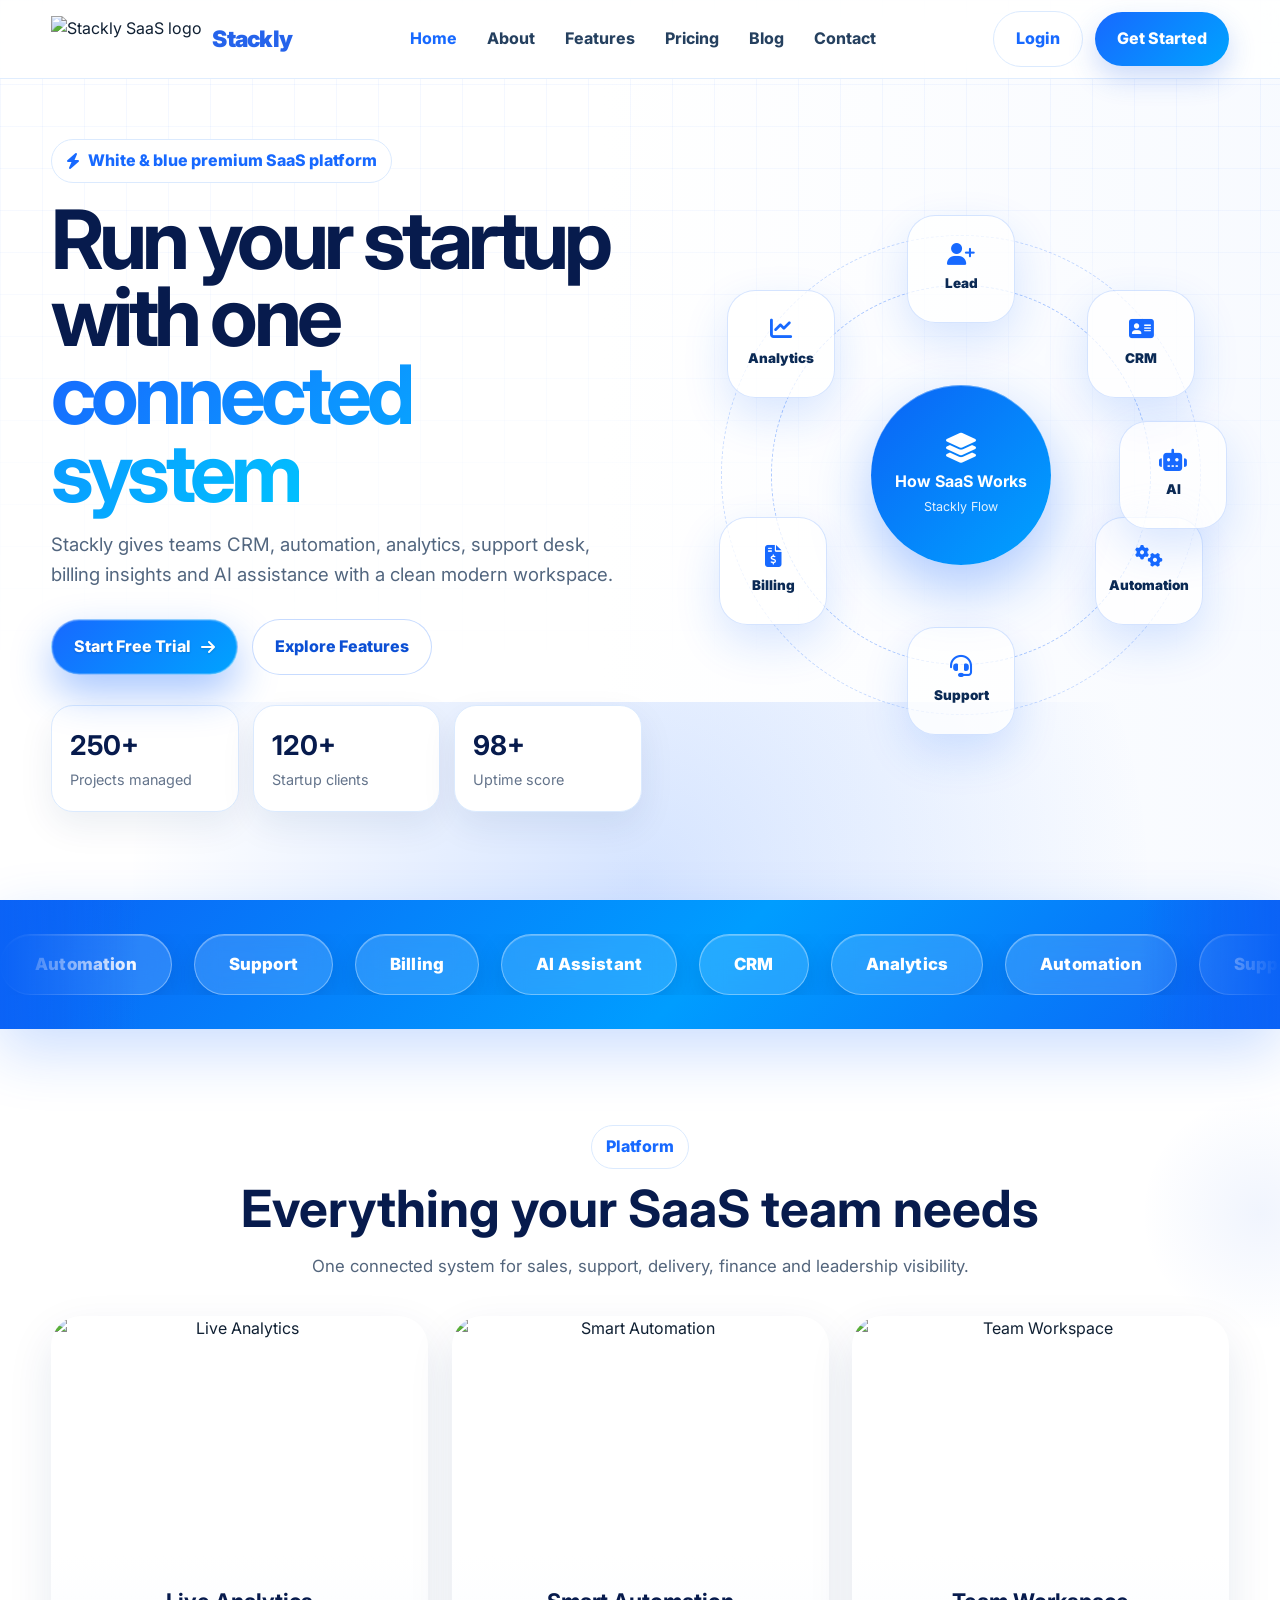
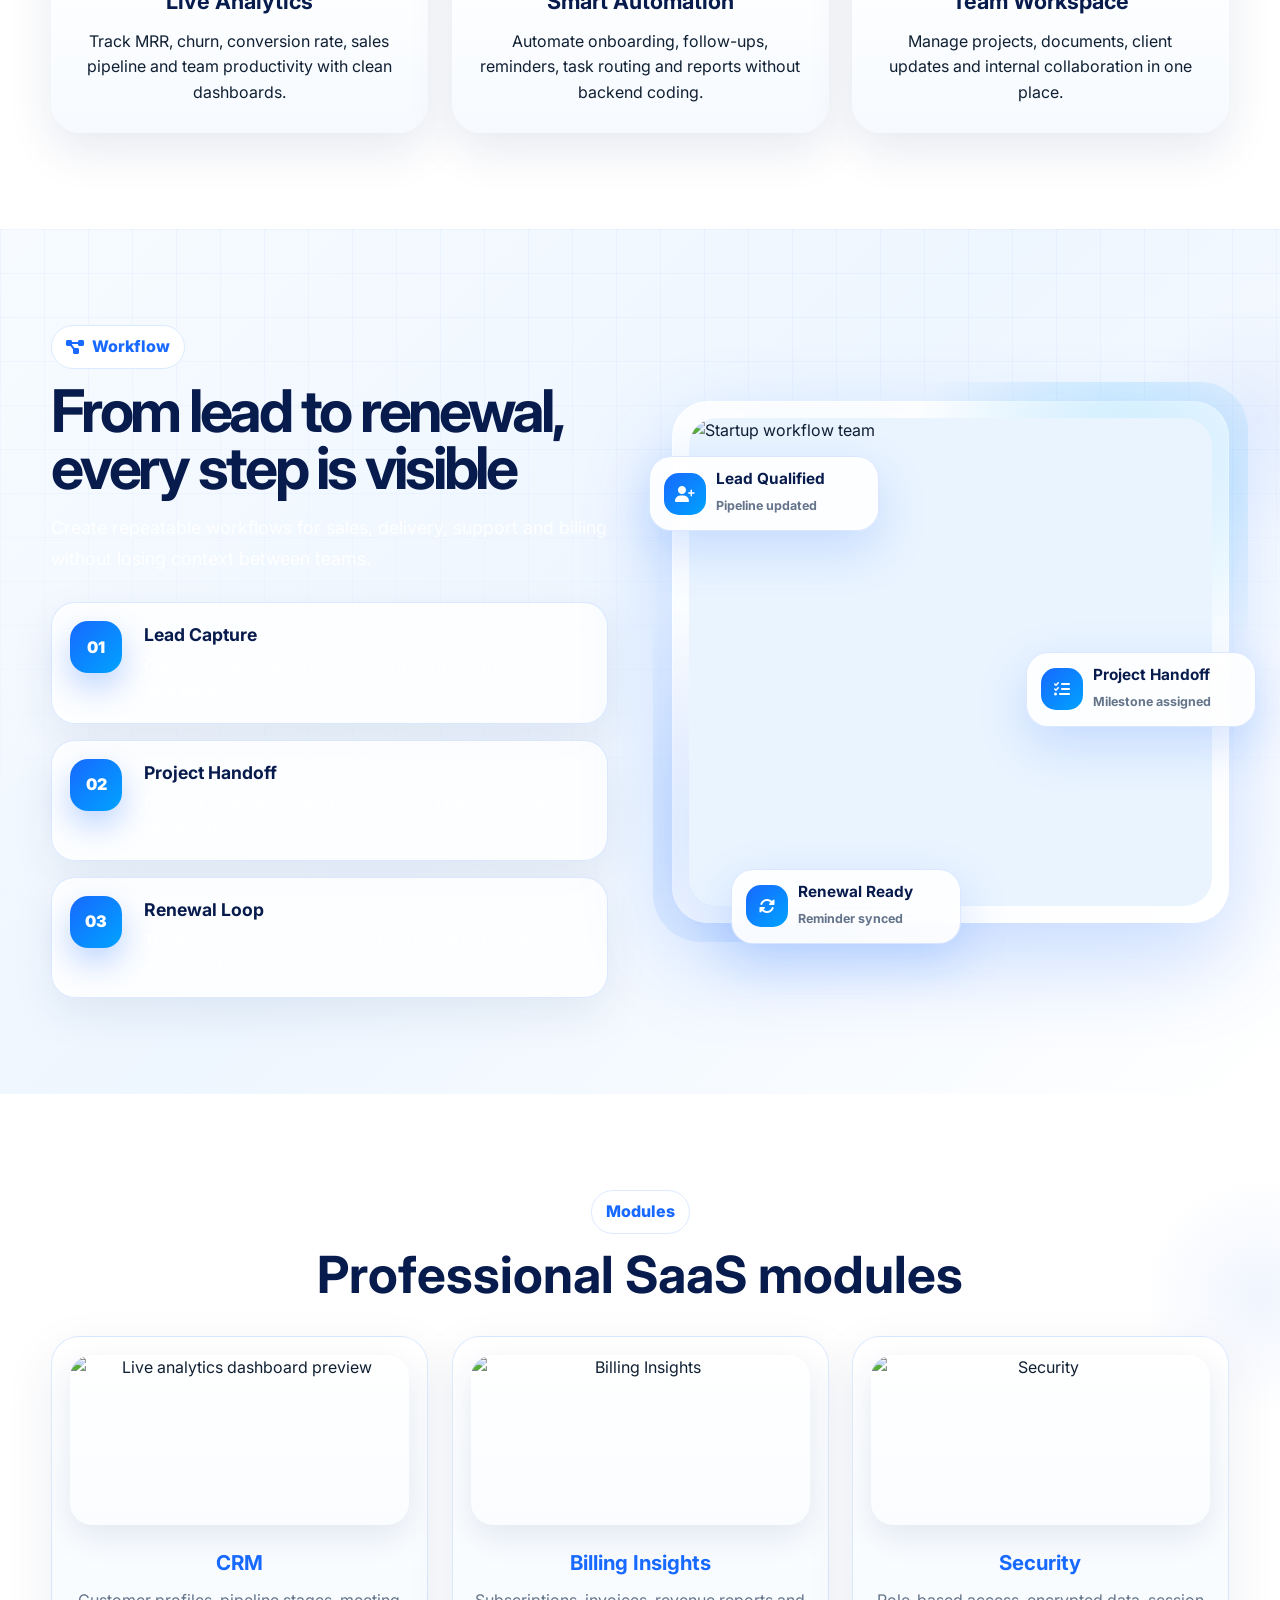
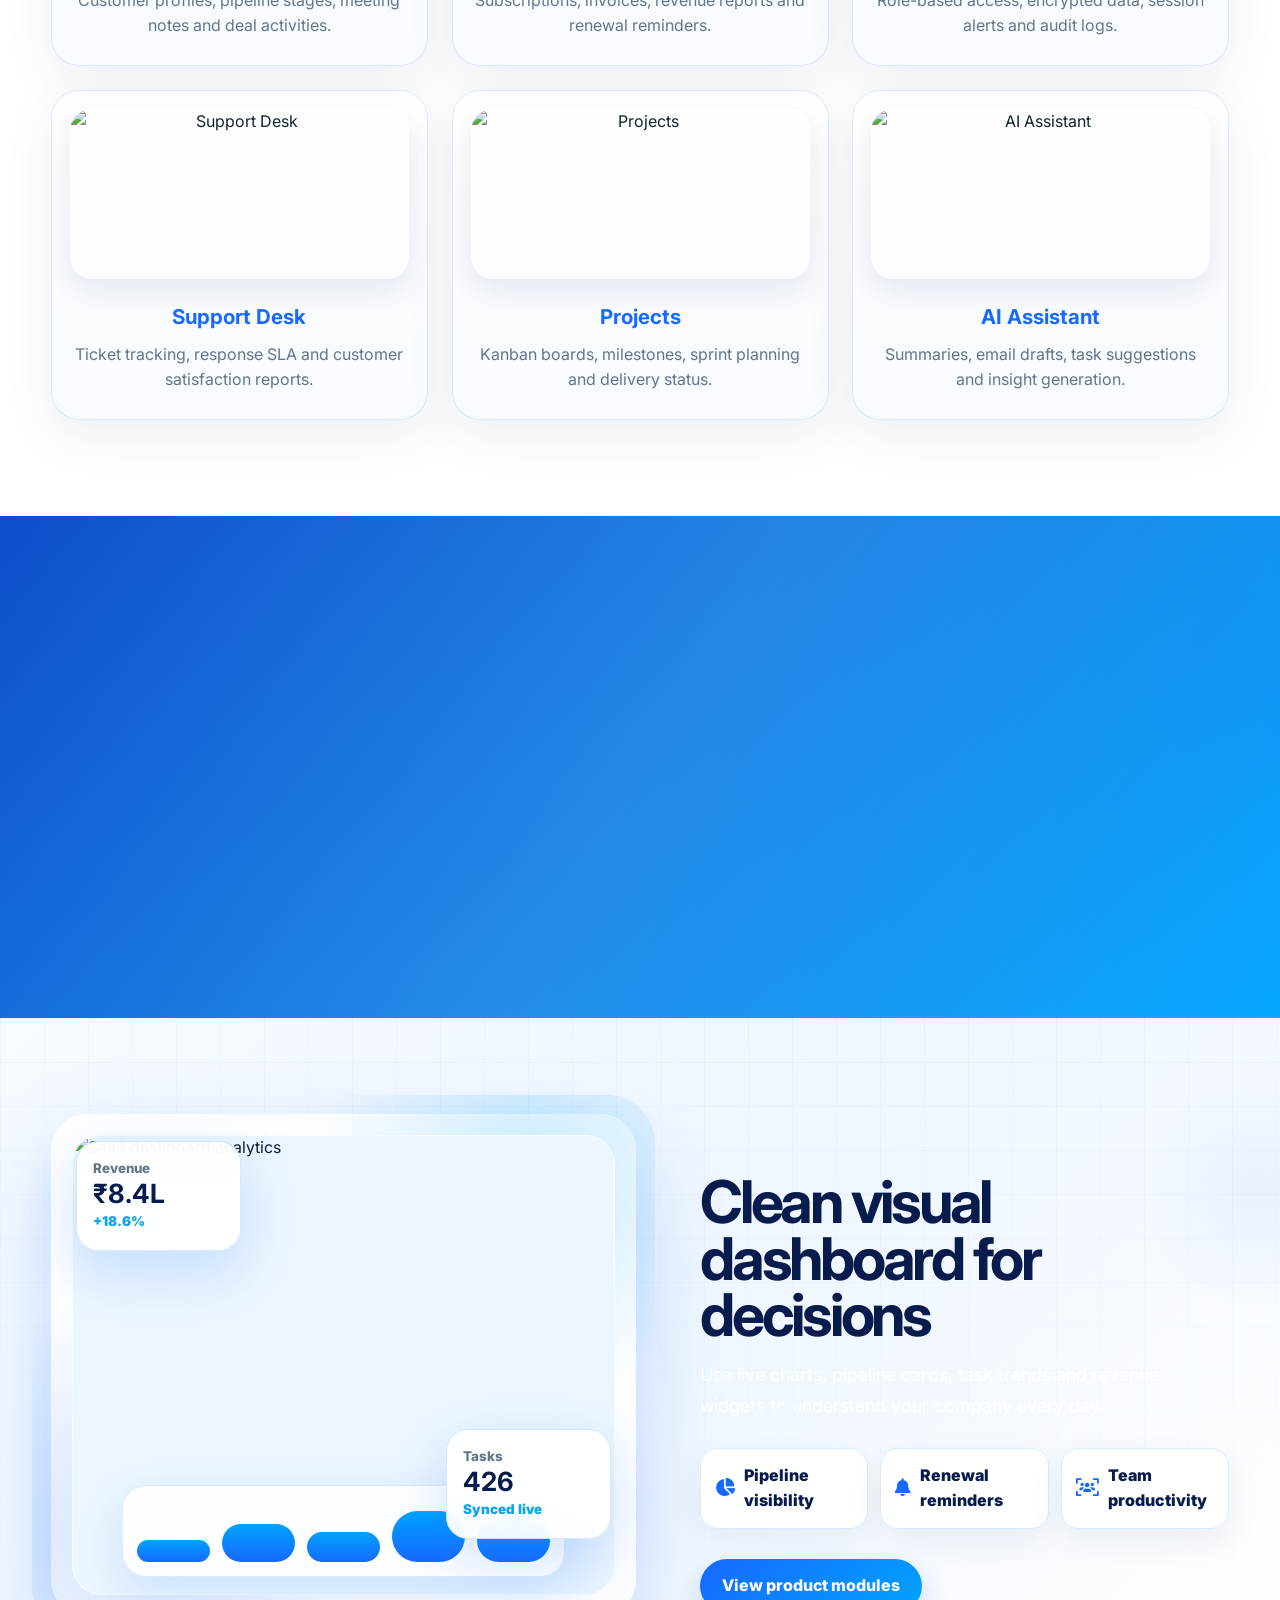
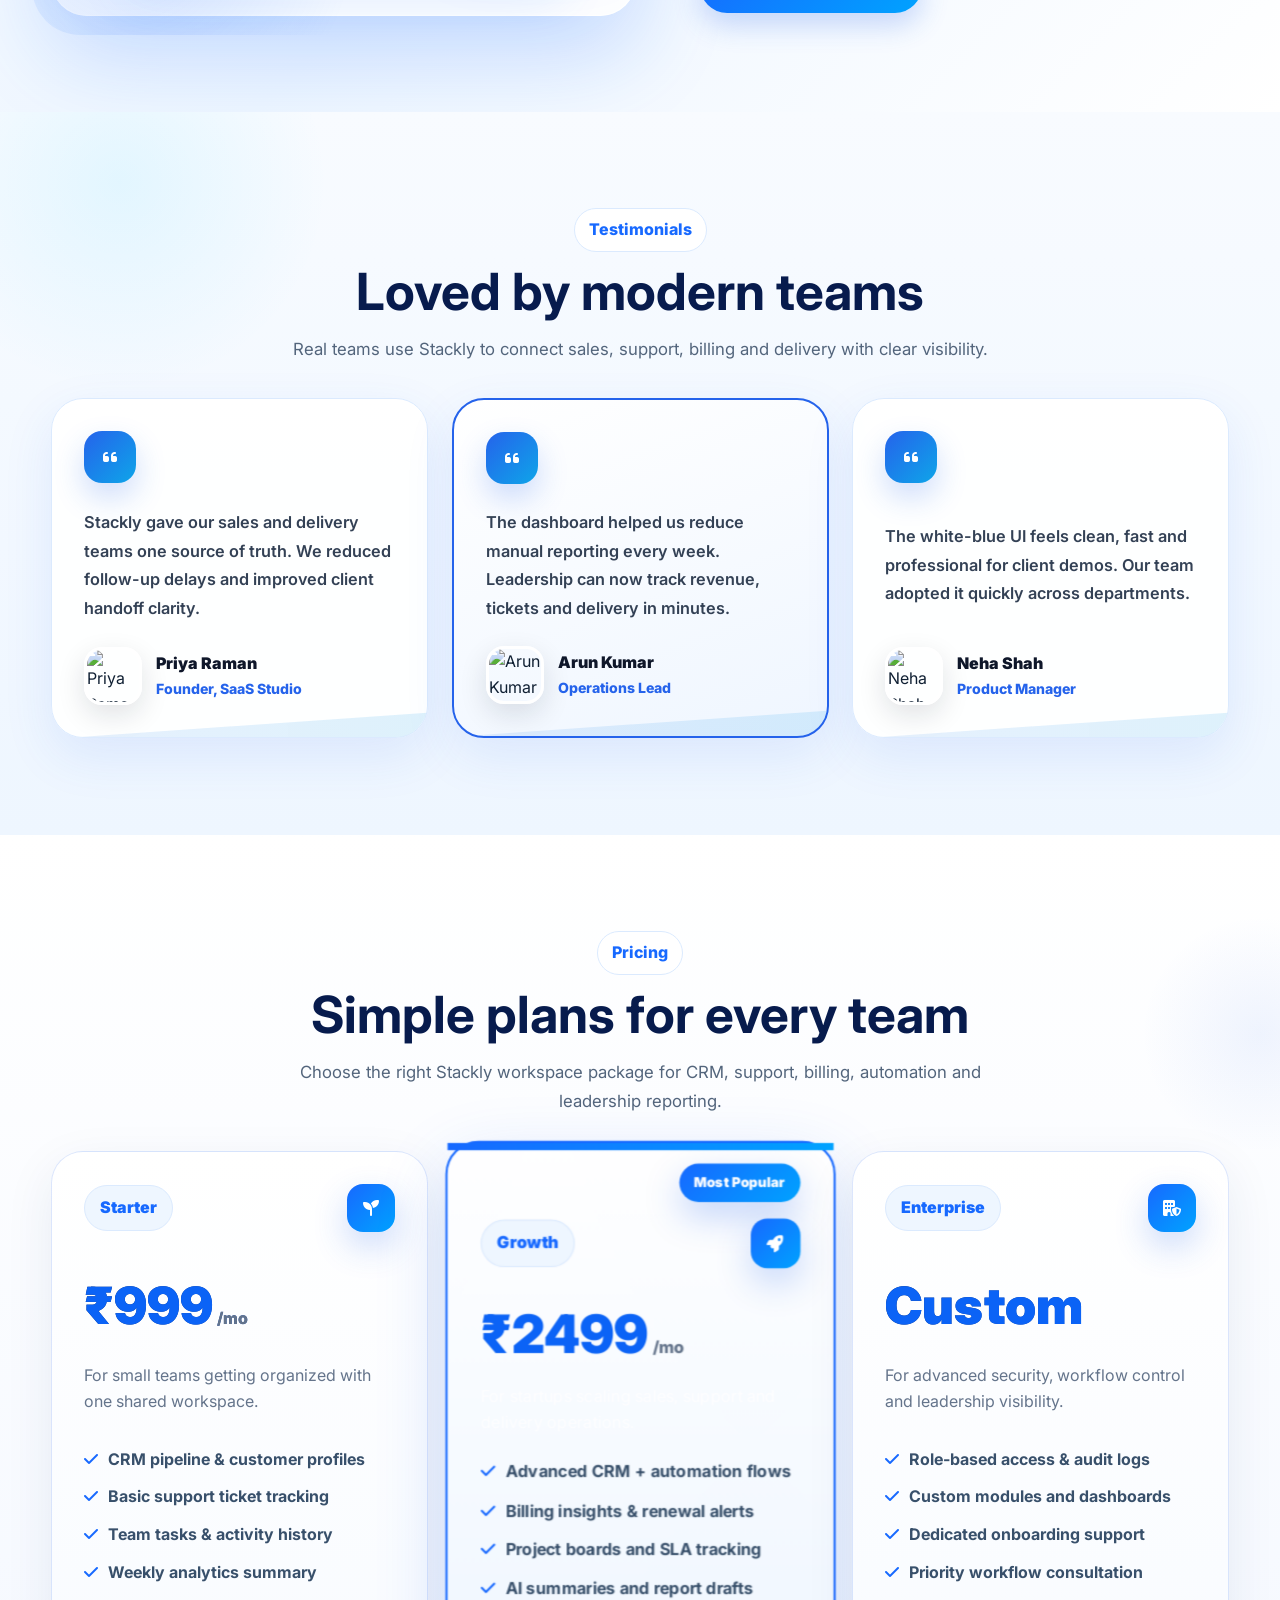
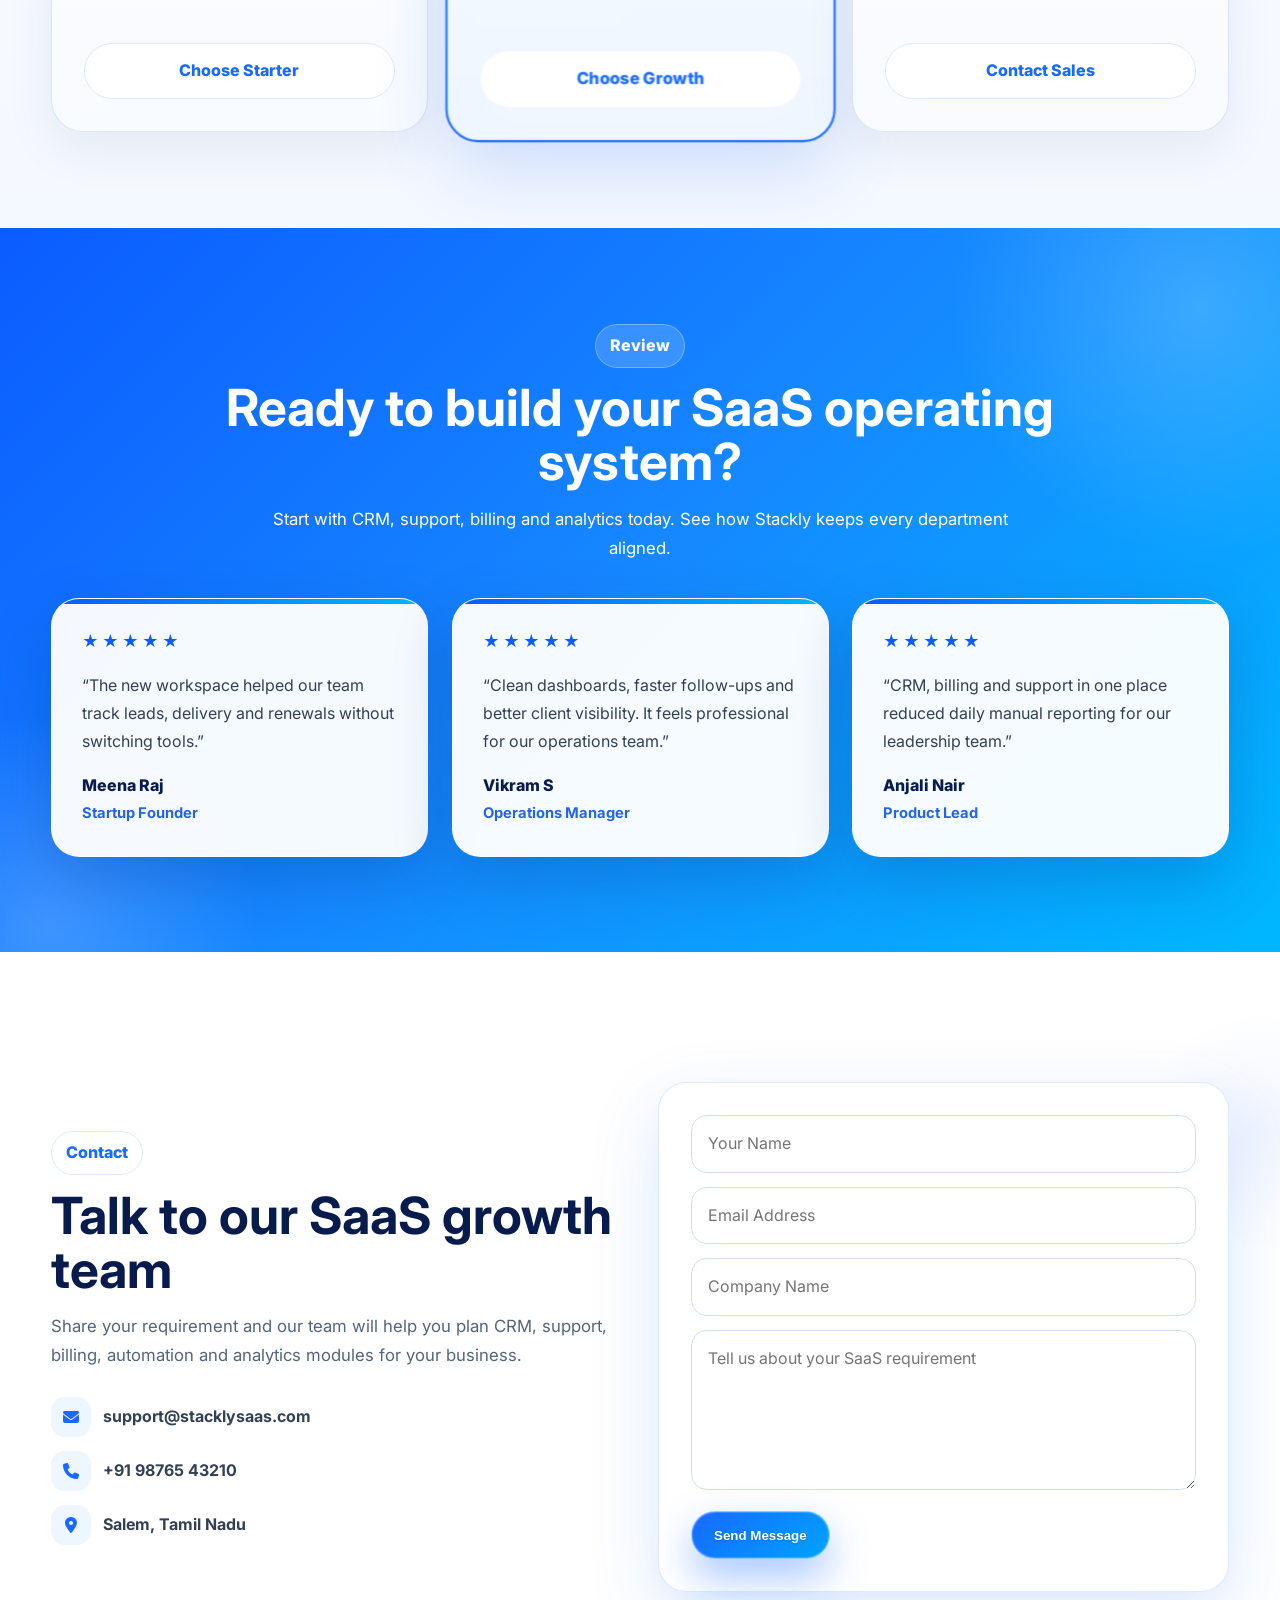
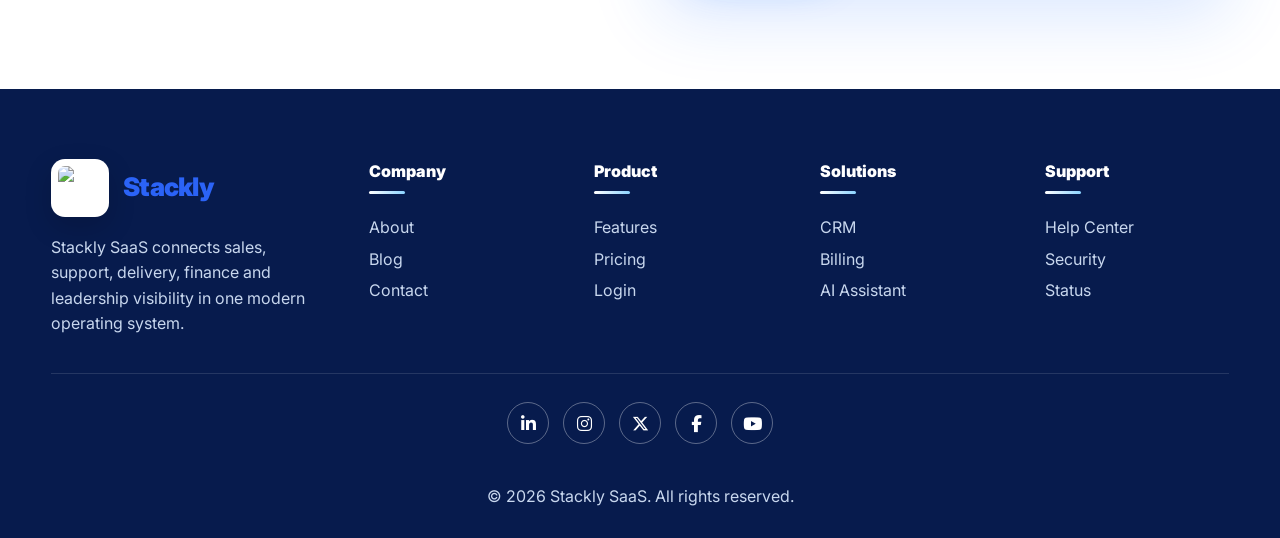
==== index.html @ 14f6a964 "Your second commit message" ====
<!DOCTYPE html>
<html lang="en"><head><meta charset="utf-8"/><meta content="width=device-width, initial-scale=1.0" name="viewport"/><title>Stackly SaaS | White Blue Premium Platform</title><link href="assets/logo/stackly-logo.webp" rel="icon"/><link href="https://fonts.googleapis.com" rel="preconnect"/><link crossorigin="" href="https://fonts.gstatic.com" rel="preconnect"/><link href="https://fonts.googleapis.com/css2?family=Inter:wght@400;500;600;700;800;900&amp;display=swap" rel="stylesheet"/><link href="https://cdnjs.cloudflare.com/ajax/libs/font-awesome/6.5.0/css/all.min.css" rel="stylesheet"/><link href="css/style.css" rel="stylesheet"/><meta content="Stackly SaaS is a white and blue premium platform for CRM, automation, billing, support, analytics and AI workflows." name="description"/><meta content="Stackly SaaS, CRM software, billing insights, startup dashboard, SaaS analytics, support desk, automation platform, Salem SaaS" name="keywords"/><meta content="Stackly SaaS" name="author"/><meta content="Stackly SaaS | White Blue Premium Platform" property="og:title"/><meta content="Stackly SaaS is a white and blue premium platform for CRM, automation, billing, support, analytics and AI workflows." property="og:description"/><meta content="website" property="og:type"/><meta content="assets/logo/stackly-logo.webp" property="og:image"/><meta content="#1769ff" name="theme-color"/></head><body>
<a class="skip-link" href="#main-content">Skip to main content</a><header class="header"><div class="container nav"><a class="logo" href="index.html"><img alt="Stackly SaaS logo" decoding="async" src="assets/logo/stackly-logo.webp"/><span class="logo-text">Stackly</span></a><ul class="nav-links" id="primary-navigation"><li><a href="index.html">Home</a></li><li><a href="about.html">About</a></li><li><a href="features.html">Features</a></li><li><a href="pricing.html">Pricing</a></li><li><a href="blog.html">Blog</a></li><li><a href="contact.html">Contact</a></li></ul><div class="nav-actions"><a class="btn btn-light" href="login.html">Login</a><a class="btn btn-primary" href="signup.html">Get Started</a><button aria-controls="primary-navigation" aria-expanded="false" aria-label="Open navigation menu" class="hamburger" type="button"><i class="fa-solid fa-bars"></i></button></div></div></header>
<main id="main-content"><section class="hero"><div class="container hero-grid"><div class="reveal-left"><span class="eyebrow"><i class="fa-solid fa-bolt"></i> White &amp; blue premium SaaS platform</span><h1>Run your startup with one <span>connected system</span></h1><p>Stackly gives teams CRM, automation, analytics, support desk, billing insights and AI assistance with a clean modern workspace.</p><div class="hero-cta"><a class="btn btn-primary" href="signup.html">Start Free Trial <i class="fa-solid fa-arrow-right"></i></a><a class="btn btn-light" href="features.html">Explore Features</a></div><div class="hero-stats"><div class="stat"><b data-count="250">0</b><span>Projects managed</span></div><div class="stat"><b data-count="120">0</b><span>Startup clients</span></div><div class="stat"><b data-count="98">0</b><span>Uptime score</span></div></div></div><div class="hero-card lifecycle-card reveal-right"><div aria-label="How SaaS works lifecycle" class="lifecycle-orbit"><div class="orbit-center"><i class="fa-solid fa-layer-group"></i><strong>How SaaS Works</strong><span>Stackly Flow</span></div><div class="orbit-ring ring-one"></div><div class="orbit-ring ring-two"></div><div class="orbit-item item-1"><i class="fa-solid fa-user-plus"></i><span>Lead</span></div><div class="orbit-item item-2"><i class="fa-solid fa-address-card"></i><span><a href="404.html">CRM</a></span></div><div class="orbit-item item-3"><i class="fa-solid fa-gears"></i><span>Automation</span></div><div class="orbit-item item-4"><i class="fa-solid fa-headset"></i><span>Support</span></div><div class="orbit-item item-5"><i class="fa-solid fa-file-invoice-dollar"></i><span><a href="404.html">Billing</a></span></div><div class="orbit-item item-6"><i class="fa-solid fa-chart-line"></i><span>Analytics</span></div><div class="orbit-item item-7"><i class="fa-solid fa-robot"></i><span>AI</span></div></div></div></div></section>
<section class="logo-strip service-strip circular-strip"><div class="marquee"><div class="marquee-track"><span class="brand-pill">Automation</span><span class="brand-pill">Support</span><span class="brand-pill"><a href="404.html">Billing</a></span><span class="brand-pill"><a href="404.html">AI Assistant</a></span><span class="brand-pill"><a href="404.html">CRM</a></span><span class="brand-pill">Analytics</span><span class="brand-pill">Automation</span><span class="brand-pill">Support</span><span class="brand-pill"><a href="404.html">Billing</a></span><span class="brand-pill"><a href="404.html">AI Assistant</a></span><span class="brand-pill"><a href="404.html">CRM</a></span><span class="brand-pill">Analytics</span><span class="brand-pill">Automation</span><span class="brand-pill">Support</span><span class="brand-pill"><a href="404.html">Billing</a></span><span class="brand-pill"><a href="404.html">AI Assistant</a></span><span class="brand-pill"><a href="404.html">CRM</a></span><span class="brand-pill">Analytics</span><span class="brand-pill">Automation</span><span class="brand-pill">Support</span><span class="brand-pill"><a href="404.html">Billing</a></span><span class="brand-pill"><a href="404.html">AI Assistant</a></span><span class="brand-pill"><a href="404.html">CRM</a></span><span class="brand-pill">Analytics</span></div></div></section>
<section class="section"><div class="container"><span class="eyebrow reveal">Platform</span><h2 class="section-title reveal">Everything your SaaS team needs</h2><p class="section-lead reveal">One connected system for sales, support, delivery, finance and leadership visibility.</p><div class="grid-3" style="margin-top:34px"><div class="card image-card reveal"><img alt="Live Analytics" decoding="async" loading="lazy" src="assets/images/Live Analytics.webp"/><div class="card-body"><h3>Live Analytics</h3><p>Track MRR, churn, conversion rate, sales pipeline and team productivity with clean dashboards.</p></div></div><div class="card image-card reveal"><img alt="Smart Automation" decoding="async" loading="lazy" src="assets/images/Smart Automation.webp"/><div class="card-body"><h3>Smart Automation</h3><p>Automate onboarding, follow-ups, reminders, task routing and reports without backend coding.</p></div></div><div class="card image-card reveal"><img alt="Team Workspace" decoding="async" loading="lazy" src="assets/images/Team Workspace.webp"/><div class="card-body"><h3>Team Workspace</h3><p>Manage projects, documents, client updates and internal collaboration in one place.</p></div></div></div></div></section>
<section class="section workflow-hero premium-split"><div class="container hero-style-grid"><div class="reveal-left hero-style-copy"><span class="eyebrow"><i class="fa-solid fa-diagram-project"></i> Workflow</span><h2 class="section-title">From lead to renewal, every step is visible</h2><p class="section-lead">Create repeatable workflows for sales, delivery, support and billing without losing context between teams.</p><div class="workflow-steps"><div class="workflow-step"><span>01</span><div><h3>Lead Capture</h3><p>Capture, qualify and move every opportunity through clear deal stages.</p></div></div><div class="workflow-step"><span>02</span><div><h3>Project Handoff</h3><p>Convert deals into delivery milestones, task owners and client updates.</p></div></div><div class="workflow-step"><span>03</span><div><h3>Renewal Loop</h3><p>Track reminders, revenue reports, support history and customer health.</p></div></div></div></div><div class="workflow-visual reveal-right"><img alt="Startup workflow team" decoding="async" loading="lazy" src="assets/images/Startup workflow Team.webp"/><div class="floating-panel panel-a"><i class="fa-solid fa-user-plus"></i><strong>Lead Qualified</strong><span>Pipeline updated</span></div><div class="floating-panel panel-b"><i class="fa-solid fa-list-check"></i><strong>Project Handoff</strong><span>Milestone assigned</span></div><div class="floating-panel panel-c"><i class="fa-solid fa-rotate"></i><strong>Renewal Ready</strong><span>Reminder synced</span></div></div></div></section>
<section class="section"><div class="container"><span class="eyebrow reveal">Modules</span><h2 class="section-title reveal">Professional SaaS modules</h2><div class="grid-3" style="margin-top:34px"><div class="card module-card reveal"><img alt="Live analytics dashboard preview" decoding="async" loading="lazy" src="assets/images/Live Analytics.webp"/><h3><a href="404.html">CRM</a></h3><p>Customer profiles, pipeline stages, meeting notes and deal activities.</p></div><div class="card module-card reveal"><img alt="Billing Insights" decoding="async" loading="lazy" src="assets/images/Billing Insights.webp"/><h3>Billing Insights</h3><p>Subscriptions, invoices, revenue reports and renewal reminders.</p></div><div class="card module-card reveal"><img alt="Security" decoding="async" loading="lazy" src="assets/images/Security.webp"/><h3><a href="404.html">Security</a></h3><p>Role-based access, encrypted data, session alerts and audit logs.</p></div><div class="card module-card reveal"><img alt="Support Desk" decoding="async" loading="lazy" src="assets/images/CMS.webp"/><h3>Support Desk</h3><p>Ticket tracking, response SLA and customer satisfaction reports.</p></div><div class="card module-card reveal"><img alt="Projects" decoding="async" loading="lazy" src="assets/images/Projects.webp"/><h3>Projects</h3><p>Kanban boards, milestones, sprint planning and delivery status.</p></div><div class="card module-card reveal"><img alt="AI Assistant" decoding="async" loading="lazy" src="assets/images/Smart Automation.webp"/><h3><a href="404.html">AI Assistant</a></h3><p>Summaries, email drafts, task suggestions and insight generation.</p></div></div></div></section>
<section class="section blue-section"><div class="container"><span class="eyebrow">Performance</span><h2 class="section-title">Designed for fast-moving teams</h2><div class="grid-3" style="margin-top:34px"><div class="card reveal"><h3>Fast onboarding</h3><p>Launch your workspace, invite team members and configure modules in minutes.</p></div><div class="card reveal"><h3>Real-time updates</h3><p>Every update, ticket, invoice and activity is synced instantly across departments.</p></div><div class="card reveal"><h3>Leadership clarity</h3><p>One dashboard for revenue, delivery, support and customer health.</p></div></div></div></section>
<section class="section dashboard-hero premium-split"><div class="container hero-style-grid reverse"><div class="dashboard-visual reveal-left"><div class="dashboard-shell"><img alt="SaaS dashboard analytics" decoding="async" loading="lazy" src="assets/images/SaaS dashboard analytics.webp"/><div class="dash-widget revenue"><small>Revenue</small><strong>₹8.4L</strong><span>+18.6%</span></div><div class="dash-widget tasks"><small>Tasks</small><strong>426</strong><span>Synced live</span></div><div class="dash-chart"><span></span><span></span><span></span><span></span><span></span></div></div></div><div class="reveal-right hero-style-copy"><span class="eyebrow"><i class="fa-solid fa-chart-line"></i> Dashboard</span><h2 class="section-title">Clean visual dashboard for decisions</h2><p class="section-lead">Use live charts, pipeline cards, task trends and revenue widgets to understand your company every day.</p><div class="dashboard-points"><div><i class="fa-solid fa-chart-pie"></i><span>Pipeline visibility</span></div><div><i class="fa-solid fa-bell"></i><span>Renewal reminders</span></div><div><i class="fa-solid fa-users-viewfinder"></i><span>Team productivity</span></div></div><a class="btn btn-primary hero-style-btn" href="features.html">View product modules</a></div></div></section>
<section class="section soft testimonials-premium-section"><div class="container"><span class="eyebrow reveal">Testimonials</span><h2 class="section-title reveal">Loved by modern teams</h2><p class="section-lead reveal">Real teams use Stackly to connect sales, support, billing and delivery with clear visibility.</p><div class="testimonial-card-grid"><article class="testimonial-card-pro reveal"><div class="quote-badge"><i class="fa-solid fa-quote-left"></i></div><p>Stackly gave our sales and delivery teams one source of truth. We reduced follow-up delays and improved client handoff clarity.</p><div class="testimonial-author"><img alt="Priya Raman" decoding="async" loading="lazy" src="assets/images/Priya Raman.webp"/><div><h4>Priya Raman</h4><span>Founder, SaaS Studio</span></div></div></article><article class="testimonial-card-pro featured-review reveal"><div class="quote-badge"><i class="fa-solid fa-quote-left"></i></div><p>The dashboard helped us reduce manual reporting every week. Leadership can now track revenue, tickets and delivery in minutes.</p><div class="testimonial-author"><img alt="Arun Kumar" decoding="async" loading="lazy" src="assets/images/Arun Kumar.webp"/><div><h4>Arun Kumar</h4><span>Operations Lead</span></div></div></article><article class="testimonial-card-pro reveal"><div class="quote-badge"><i class="fa-solid fa-quote-left"></i></div><p>The white-blue UI feels clean, fast and professional for client demos. Our team adopted it quickly across departments.</p><div class="testimonial-author"><img alt="Neha Shah" decoding="async" loading="lazy" src="assets/images/Neha Shah.webp"/><div><h4>Neha Shah</h4><span>Product Manager</span></div></div></article></div></div></section>
<section class="section pricing pricing-premium"><div class="container"><span class="eyebrow reveal">Pricing</span><h2 class="section-title reveal">Simple plans for every team</h2><p class="section-lead reveal">Choose the right Stackly workspace package for CRM, support, billing, automation and leadership reporting.</p><div class="grid-3 pricing-grid" style="margin-top:34px"><div class="card price-card modern-price reveal"><div class="plan-top"><span class="plan-badge">Starter</span><i class="fa-solid fa-seedling"></i></div><div class="price">₹999<span>/mo</span></div><p>For small teams getting organized with one shared workspace.</p><ul class="plan-list"><li><i class="fa-solid fa-check"></i> CRM pipeline &amp; customer profiles</li><li><i class="fa-solid fa-check"></i> Basic support ticket tracking</li><li><i class="fa-solid fa-check"></i> Team tasks &amp; activity history</li><li><i class="fa-solid fa-check"></i> Weekly analytics summary</li></ul><a class="btn btn-light" href="pricing.html">Choose Starter</a></div><div class="card price-card modern-price featured reveal"><div class="popular-tag">Most Popular</div><div class="plan-top"><span class="plan-badge">Growth</span><i class="fa-solid fa-rocket"></i></div><div class="price">₹2499<span>/mo</span></div><p>For startups scaling sales, support and delivery operations.</p><ul class="plan-list"><li><i class="fa-solid fa-check"></i> Advanced CRM + automation flows</li><li><i class="fa-solid fa-check"></i> Billing insights &amp; renewal alerts</li><li><i class="fa-solid fa-check"></i> Project boards and SLA tracking</li><li><i class="fa-solid fa-check"></i> AI summaries and report drafts</li></ul><a class="btn btn-primary" href="pricing.html">Choose Growth</a></div><div class="card price-card modern-price reveal"><div class="plan-top"><span class="plan-badge">Enterprise</span><i class="fa-solid fa-building-shield"></i></div><div class="price">Custom</div><p>For advanced security, workflow control and leadership visibility.</p><ul class="plan-list"><li><i class="fa-solid fa-check"></i> Role-based access &amp; audit logs</li><li><i class="fa-solid fa-check"></i> Custom modules and dashboards</li><li><i class="fa-solid fa-check"></i> Dedicated onboarding support</li><li><i class="fa-solid fa-check"></i> Priority workflow consultation</li></ul><a class="btn btn-light" href="contact.html">Contact Sales</a></div></div></div></section>
<section class="section final-cta"><div class="container"><span class="eyebrow reveal">Review</span><h2 class="section-title reveal">Ready to build your SaaS operating system?</h2><p class="section-lead reveal">Start with CRM, support, billing and analytics today. See how Stackly keeps every department aligned.</p><div class="review-grid"><div class="review-card reveal"><div class="stars">★★★★★</div><p>“The new workspace helped our team track leads, delivery and renewals without switching tools.”</p><h4>Meena Raj</h4><span>Startup Founder</span></div><div class="review-card reveal"><div class="stars">★★★★★</div><p>“Clean dashboards, faster follow-ups and better client visibility. It feels professional for our operations team.”</p><h4>Vikram S</h4><span>Operations Manager</span></div><div class="review-card reveal"><div class="stars">★★★★★</div><p>“CRM, billing and support in one place reduced daily manual reporting for our leadership team.”</p><h4>Anjali Nair</h4><span>Product Lead</span></div></div></div></section><section class="section home-contact"><div class="container grid-2"><div class="reveal-left"><span class="eyebrow">Contact</span><h2 class="section-title">Talk to our SaaS growth team</h2><p class="section-lead">Share your requirement and our team will help you plan CRM, support, billing, automation and analytics modules for your business.</p><div class="contact-info"><p><i class="fa-solid fa-envelope"></i> support@stacklysaas.com</p><p><i class="fa-solid fa-phone"></i> +91 98765 43210</p><p><i class="fa-solid fa-location-dot"></i> Salem, Tamil Nadu</p></div></div><form aria-label="Stackly contact form" class="form reveal-right redirect-404-form"><input aria-label="Your Name" placeholder="Your Name" required="" type="text"/><input aria-label="Email Address" placeholder="Email Address" required="" type="email"/><input aria-label="Company Name" placeholder="Company Name" required="" type="text"/><textarea aria-label="Tell us about your SaaS requirement" placeholder="Tell us about your SaaS requirement" required="" rows="5"></textarea><button class="btn btn-primary" type="submit">Send Message</button></form></div></section>
</main>
<footer class="footer"><div class="container footer-grid"><div><div class="footer-brand"><img alt="Stackly SaaS logo" decoding="async" src="assets/logo/stackly-logo.webp"/><span>Stackly</span></div><p>Stackly SaaS connects sales, support, delivery, finance and leadership visibility in one modern operating system.</p></div><div><h4>Company</h4><p><a href="about.html">About</a></p><p><a href="blog.html">Blog</a></p><p><a href="contact.html">Contact</a></p></div><div><h4>Product</h4><p><a href="features.html">Features</a></p><p><a href="pricing.html">Pricing</a></p><p><a href="login.html">Login</a></p></div><div><h4>Solutions</h4><p><a href="404.html">CRM</a></p><p><a href="404.html">Billing</a></p><p><a href="404.html">AI Assistant</a></p></div><div><h4>Support</h4><p><a href="404.html">Help Center</a></p><p><a href="404.html">Security</a></p><p><a href="404.html">Status</a></p></div></div><div aria-label="Social media links" class="footer-social"><a aria-label="LinkedIn" href="404.html"><i class="fa-brands fa-linkedin-in"></i></a><a aria-label="Instagram" href="404.html"><i class="fa-brands fa-instagram"></i></a><a aria-label="Twitter" href="404.html"><i class="fa-brands fa-x-twitter"></i></a><a aria-label="Facebook" href="404.html"><i class="fa-brands fa-facebook-f"></i></a><a aria-label="YouTube" href="404.html"><i class="fa-brands fa-youtube"></i></a></div><div class="container footer-bottom">© 2026 Stackly SaaS. All rights reserved.</div>


</footer><script src="js/script.js"></script></body></html>
---- css/style.css ----
:root{
  --blue:#1769ff;--blue2:#00a3ff;--navy:#071b4d;--text:#102033;--muted:#64748b;--soft:#f4f8ff;--line:#dbeafe;--white:#fff;--shadow:0 24px 70px rgba(23,105,255,.16);--radius:28px;
}
*{box-sizing:border-box;margin:0;padding:0}html{scroll-behavior:smooth}body{font-family:'Inter',system-ui,-apple-system,Segoe UI,sans-serif;color:var(--text);background:#fff;line-height:1.6;overflow-x:hidden}a{text-decoration:none;color:inherit}img{max-width:100%;display:block}.container{width:min(1180px,92%);margin:auto}.section{padding:96px 0}.eyebrow{display:inline-flex;align-items:center;gap:8px;padding:8px 14px;border:1px solid var(--line);border-radius:999px;color:var(--blue);font-weight:800;background:#fff}.section-title{font-size:clamp(2rem,4vw,3.4rem);line-height:1.05;color:var(--navy);margin:14px 0}.section-lead{color:var(--muted);font-size:1.05rem;max-width:720px}.btn{display:inline-flex;align-items:center;justify-content:center;gap:10px;padding:14px 22px;border-radius:999px;font-weight:800;transition:.3s ease}.btn-primary{background:linear-gradient(135deg,var(--blue),var(--blue2));color:#fff;box-shadow:0 18px 35px rgba(23,105,255,.28)}.btn-primary:hover{transform:translateY(-3px);box-shadow:0 25px 45px rgba(23,105,255,.38)}.btn-light{background:#fff;color:var(--blue);border:1px solid var(--line)}.btn-light:hover{transform:translateY(-3px);box-shadow:var(--shadow)}
.header{position:fixed;inset:0 0 auto 0;z-index:999;background:rgba(255,255,255,.86);backdrop-filter:blur(18px);border-bottom:1px solid rgba(219,234,254,.85)}.nav{height:78px;display:flex;align-items:center;justify-content:space-between}.logo img{height:48px;width:auto}.nav-links{display:flex;align-items:center;gap:30px;list-style:none}.nav-links a{font-weight:750;color:#25405f}.nav-links a:hover,.nav-links a.active{color:var(--blue)}.nav-actions{display:flex;align-items:center;gap:12px}.hamburger{display:none;border:0;background:var(--soft);border-radius:14px;padding:10px;font-size:22px;color:var(--navy)}
.hero{position:relative;min-height:100vh;display:flex;align-items:center;padding:130px 0 80px;background:radial-gradient(circle at 15% 20%,#dff1ff 0,transparent 26%),radial-gradient(circle at 88% 10%,#e5edff 0,transparent 30%),linear-gradient(180deg,#ffffff 0%,#f5f9ff 100%);overflow:hidden}.hero:before{content:"";position:absolute;inset:0;background-image:linear-gradient(rgba(23,105,255,.055) 1px,transparent 1px),linear-gradient(90deg,rgba(23,105,255,.055) 1px,transparent 1px);background-size:42px 42px;mask-image:linear-gradient(to bottom,#000,transparent 75%)}.hero-grid{position:relative;display:grid;grid-template-columns:1.05fr .95fr;align-items:center;gap:52px}.hero h1{font-size:clamp(3rem,6.4vw,5.9rem);line-height:.95;letter-spacing:-.06em;color:var(--navy);margin:18px 0}.hero h1 span{background:linear-gradient(135deg,var(--blue),#00c2ff);-webkit-background-clip:text;color:transparent}.hero p{color:#52667f;font-size:1.16rem;max-width:610px}.hero-cta{display:flex;gap:14px;flex-wrap:wrap;margin:30px 0}.hero-stats{display:grid;grid-template-columns:repeat(3,1fr);gap:14px;margin-top:26px}.stat{background:#fff;border:1px solid var(--line);border-radius:22px;padding:18px;box-shadow:0 14px 35px rgba(15,50,105,.08)}.stat b{display:block;color:var(--navy);font-size:1.7rem}.stat span{color:var(--muted);font-size:.9rem}.hero-card{position:relative;border-radius:34px;padding:16px;background:linear-gradient(145deg,#fff,rgba(255,255,255,.65));box-shadow:0 35px 90px rgba(23,105,255,.24);border:1px solid #fff;animation:float 5s ease-in-out infinite}.hero-card img{height:520px;width:100%;object-fit:cover;border-radius:26px}.dashboard{position:absolute;left:-42px;bottom:38px;width:310px;background:rgba(255,255,255,.9);backdrop-filter:blur(18px);border:1px solid var(--line);border-radius:24px;padding:18px;box-shadow:var(--shadow)}.bar{height:10px;background:linear-gradient(90deg,var(--blue),var(--blue2));border-radius:20px;margin:12px 0}.bar:nth-child(2){width:85%}.bar:nth-child(3){width:62%}.bar:nth-child(4){width:74%}@keyframes float{50%{transform:translateY(-16px)}}
.logo-strip{background:#fff;border-y:1px solid var(--line);padding:24px 0}.marquee{overflow:hidden;white-space:nowrap}.marquee-track{display:inline-flex;gap:28px;animation:marquee 24s linear infinite}.brand-pill{padding:14px 28px;background:var(--soft);border:1px solid var(--line);border-radius:999px;font-weight:850;color:#315076}@keyframes marquee{to{transform:translateX(-50%)}}
.grid-3{display:grid;grid-template-columns:repeat(3,1fr);gap:24px}.grid-2{display:grid;grid-template-columns:repeat(2,1fr);gap:36px;align-items:center}.card{background:#fff;border:1px solid var(--line);border-radius:var(--radius);padding:28px;box-shadow:0 16px 50px rgba(15,50,105,.08);transition:.35s ease}.card:hover{transform:translateY(-8px);box-shadow:var(--shadow)}.image-card{padding:0;overflow:hidden}.image-card img{height:220px;width:100%;object-fit:cover}.image-card .card-body{padding:24px}.icon{width:52px;height:52px;border-radius:16px;background:linear-gradient(135deg,var(--blue),var(--blue2));display:grid;place-items:center;color:#fff;font-size:23px;margin-bottom:18px}.soft{background:linear-gradient(180deg,#f8fbff,#eef6ff)}.blue-section{background:linear-gradient(135deg,#0e4dca,#08a8ff);color:#fff}.blue-section .section-title,.blue-section .section-lead{color:#fff}.blue-section .card{background:rgba(255,255,255,.12);border-color:rgba(255,255,255,.25);color:#fff;backdrop-filter:blur(16px)}.blue-section .card p{color:#dbeafe}.split-img{border-radius:32px;box-shadow:var(--shadow);height:460px;width:100%;object-fit:cover}.feature-list{display:grid;gap:16px;margin-top:24px}.check{display:flex;gap:12px;align-items:flex-start}.check i{color:var(--blue);font-size:20px;margin-top:3px}.module-card img{height:150px;width:100%;object-fit:cover;border-radius:20px;margin-bottom:18px}.pricing{position:relative}.price-card{padding:34px}.price-card.featured{border:2px solid var(--blue);transform:scale(1.03)}.price{font-size:3rem;color:var(--navy);font-weight:900;margin:14px 0}.slider{position:relative;overflow:hidden}.slides{display:flex;transition:transform .6s ease}.slide{min-width:100%;padding:8px}.testimonial{display:grid;grid-template-columns:120px 1fr;gap:24px;align-items:center}.testimonial img{width:110px;height:110px;object-fit:cover;border-radius:999px}.slider-dots{display:flex;gap:8px;justify-content:center;margin-top:18px}.dot{width:10px;height:10px;border-radius:999px;background:#cbd5e1;border:0}.dot.active{background:var(--blue);width:28px}.page-hero{padding:150px 0 80px;background:linear-gradient(135deg,#f8fbff,#eaf4ff);text-align:center}.page-hero h1{font-size:clamp(2.6rem,5vw,4.6rem);color:var(--navy);line-height:1}.blog-grid{display:grid;grid-template-columns:repeat(3,1fr);gap:24px}.form{background:#fff;border:1px solid var(--line);border-radius:28px;padding:32px;box-shadow:var(--shadow)}.form input,.form textarea{width:100%;padding:15px 16px;margin-bottom:14px;border:1px solid #cfe0f7;border-radius:16px;font:inherit}.map{border:0;width:100%;height:420px;border-radius:28px;box-shadow:var(--shadow)}.auth-wrap{min-height:100vh;display:grid;grid-template-columns:1fr 1fr}.auth-left{background:linear-gradient(rgba(7,27,77,.55),rgba(7,27,77,.75)),url('../assets/images/startup-team.webp') center/cover;color:#fff;display:flex;align-items:end;padding:60px}.auth-right{display:grid;place-items:center;padding:40px}.auth-box{width:min(440px,100%)}.footer{background:#071b4d;color:#fff;padding:70px 0 28px}.footer-grid{display:grid;grid-template-columns:1.5fr repeat(4,1fr);gap:30px}.footer img{height:54px;margin-bottom:18px}.footer a,.footer p{color:#c8d7ee}.footer h4{margin-bottom:14px}.footer-bottom{border-top:1px solid rgba(255,255,255,.12);margin-top:36px;padding-top:22px;text-align:center;color:#c8d7ee}.reveal{opacity:0;transform:translateY(36px);transition:.8s ease}.reveal.show{opacity:1;transform:none}.reveal-left{opacity:0;transform:translateX(-36px);transition:.8s ease}.reveal-right{opacity:0;transform:translateX(36px);transition:.8s ease}.reveal-left.show,.reveal-right.show{opacity:1;transform:none}
@media(max-width:991px){.hamburger{display:block}.nav-links{position:fixed;top:78px;left:0;right:0;background:#fff;display:none;flex-direction:column;padding:24px;border-bottom:1px solid var(--line)}.nav-links.open{display:flex}.nav-actions .btn{display:none}.hero-grid,.grid-2,.auth-wrap{grid-template-columns:1fr}.hero{text-align:center}.hero p,.section-lead{margin-inline:auto}.hero-cta{justify-content:center}.hero-stats{grid-template-columns:1fr}.dashboard{position:relative;left:auto;bottom:auto;width:auto;margin-top:18px}.grid-3,.blog-grid,.footer-grid{grid-template-columns:1fr}.section{padding:70px 0}.hero-card img{height:360px}.testimonial{grid-template-columns:1fr;text-align:center}.testimonial img{margin:auto}}
@media(max-width:560px){.nav{height:72px}.logo img{height:40px}.page-hero{padding-top:125px}.hero h1{font-size:2.7rem}.hero-card img{height:280px}.split-img{height:300px}.nav-links{top:72px}}

/* ===== Stackly requested updates: logo text, hero image background, footer mono icons ===== */
.logo{display:flex;align-items:center;gap:10px;min-width:max-content}
.logo img{height:46px;width:auto;object-fit:contain}
.logo-text{font-size:1.42rem;font-weight:900;letter-spacing:-.03em;color:var(--navy);line-height:1}
.header.scrolled .logo-text{color:var(--navy)}

.hero{background:linear-gradient(90deg,rgba(255,255,255,.96) 0%,rgba(255,255,255,.90) 44%,rgba(244,248,255,.72) 100%),url('../assets/images/startup-team.webp') center/cover no-repeat !important;}
.hero:after{content:"";position:absolute;inset:auto -10% -18% -10%;height:360px;background:radial-gradient(circle at 50% 50%,rgba(23,105,255,.18),transparent 65%);pointer-events:none;}
.hero-grid{z-index:2}.hero-card{background:rgba(255,255,255,.72);backdrop-filter:blur(18px)}

.footer-brand{display:flex;align-items:center;gap:12px;margin-bottom:18px}
.footer-brand img{height:50px;margin:0;background:#fff;border-radius:12px;padding:4px}
.footer-brand span{font-size:1.6rem;font-weight:900;letter-spacing:-.03em;color:#fff}
.footer-social{width:min(1180px,92%);margin:36px auto 0;display:flex;align-items:center;justify-content:center;gap:14px;border-top:1px solid rgba(255,255,255,.12);padding-top:28px}
.footer-social a{width:42px;height:42px;border-radius:50%;display:grid;place-items:center;color:#fff;background:transparent;border:1px solid rgba(255,255,255,.34);font-size:17px;transition:.3s ease}
.footer-social a:hover{background:#fff;color:#071b4d;transform:translateY(-4px)}
.footer-bottom{border-top:0!important;margin-top:18px!important}

@media(max-width:991px){.logo-text{font-size:1.22rem}.logo img{height:40px}.hero{background:linear-gradient(180deg,rgba(255,255,255,.96),rgba(255,255,255,.88)),url('../assets/images/startup-team.webp') center/cover no-repeat !important}}
@media(max-width:560px){.logo-text{font-size:1.08rem}.logo img{height:36px}.footer-social{gap:10px}.footer-social a{width:38px;height:38px}}

/* =========================================================
   FINAL PREMIUM ANIMATION + HOVER EFFECT LAYER
   Added for all content sections/cards/buttons/images
========================================================= */
html{scroll-behavior:smooth;}
body{overflow-x:hidden;}
.header{transition:all .35s ease;}
.header.scrolled{background:rgba(255,255,255,.94);box-shadow:0 16px 45px rgba(15,50,105,.10);backdrop-filter:blur(18px);}
.header.scrolled .nav-links a{color:var(--navy);}
.header.scrolled .nav-links a:hover{color:var(--blue);}

/* premium section background movement */
.section{position:relative;overflow:hidden;}
.section::before{content:"";position:absolute;width:240px;height:240px;border-radius:50%;background:radial-gradient(circle,rgba(37,99,235,.10),transparent 70%);top:8%;right:-100px;opacity:.65;pointer-events:none;animation:softPulse 6s ease-in-out infinite;}
.section.soft::before{left:-90px;right:auto;background:radial-gradient(circle,rgba(0,194,255,.13),transparent 70%);}
@keyframes softPulse{0%,100%{transform:scale(1);opacity:.55}50%{transform:scale(1.18);opacity:.95}}

/* premium reveal variants */
.reveal,.reveal-left,.reveal-right{will-change:transform,opacity;}
.reveal.show,.reveal-left.show,.reveal-right.show{animation:premiumSettle .75s cubic-bezier(.2,.8,.2,1) both;}
@keyframes premiumSettle{0%{filter:blur(8px)}100%{filter:blur(0)}}

/* cards: glow border + shine */
.card{position:relative;overflow:hidden;transform-style:preserve-3d;will-change:transform,box-shadow;border:1px solid rgba(37,99,235,.10);}
.card::before{content:"";position:absolute;inset:0;background:linear-gradient(120deg,transparent 0%,rgba(255,255,255,.2) 35%,rgba(37,99,235,.12) 50%,transparent 70%);transform:translateX(-120%);transition:.75s ease;pointer-events:none;}
.card:hover::before{transform:translateX(120%);}
.card:hover{transform:translateY(-12px) scale(1.015);border-color:rgba(37,99,235,.35);box-shadow:0 24px 70px rgba(37,99,235,.18);}
.card h3{transition:.3s ease;}
.card:hover h3{color:var(--blue);}
.card p{transition:.3s ease;}

/* image zoom inside cards */
.image-card img,.module-card img,.split-img,.hero-card img{transition:transform .75s cubic-bezier(.2,.8,.2,1),filter .5s ease;}
.image-card:hover img,.module-card:hover img{transform:scale(1.08);filter:saturate(1.12) contrast(1.04);}
.split-img:hover{transform:translateY(-8px) scale(1.025);filter:saturate(1.08);}
.hero-card:hover img{transform:scale(1.03);}

/* icon / module card hover */
.icon{transition:.4s ease;box-shadow:0 12px 26px rgba(37,99,235,.25);}
.card:hover .icon{transform:rotate(-6deg) scale(1.08);box-shadow:0 18px 38px rgba(37,99,235,.32);}
.module-card{padding:22px;}
.module-card::after{content:"";position:absolute;inset:auto 22px 0;height:4px;border-radius:999px;background:linear-gradient(90deg,var(--blue),var(--blue2));transform:scaleX(0);transform-origin:left;transition:.45s ease;}
.module-card:hover::after{transform:scaleX(1);}

/* Platform image cards: floating feel */
.image-card{box-shadow:0 18px 55px rgba(15,50,105,.10);}
.image-card .card-body{position:relative;z-index:2;background:#fff;}
.image-card:hover .card-body{background:linear-gradient(180deg,#fff,#f8fbff);}

/* workflow timeline animation */
.feature-list{position:relative;padding-left:18px;}
.feature-list::before{content:"";position:absolute;left:8px;top:6px;bottom:6px;width:2px;background:linear-gradient(var(--blue),var(--blue2));transform:scaleY(0);transform-origin:top;transition:1s ease;}
.reveal-left.show .feature-list::before,.show .feature-list::before{transform:scaleY(1);}
.check{background:rgba(255,255,255,.72);border:1px solid rgba(37,99,235,.10);padding:14px 16px;border-radius:18px;transition:.35s ease;box-shadow:0 10px 28px rgba(15,50,105,.05);}
.check:hover{transform:translateX(10px);border-color:rgba(37,99,235,.35);box-shadow:0 18px 38px rgba(37,99,235,.12);}
.check i{transition:.35s ease;}
.check:hover i{transform:scale(1.22);color:#00a6ff;}

/* blue performance section cards */
.blue-section{position:relative;overflow:hidden;}
.blue-section::after{content:"";position:absolute;inset:0;background:linear-gradient(120deg,transparent,rgba(255,255,255,.10),transparent);animation:blueSweep 5s linear infinite;pointer-events:none;}
@keyframes blueSweep{0%{transform:translateX(-100%)}100%{transform:translateX(100%)}}
.blue-section .card:hover{background:rgba(255,255,255,.20);transform:translateY(-12px) scale(1.02);}

/* buttons: glow + arrow movement */
.btn{position:relative;overflow:hidden;isolation:isolate;}
.btn::before{content:"";position:absolute;inset:0;background:linear-gradient(120deg,transparent,rgba(255,255,255,.28),transparent);transform:translateX(-110%);transition:.5s ease;z-index:-1;}
.btn:hover::before{transform:translateX(110%);}
.btn:hover i{transform:translateX(5px);}
.btn i{transition:.3s ease;}
.btn-primary{box-shadow:0 12px 28px rgba(37,99,235,.24);}
.btn-primary:hover{box-shadow:0 18px 42px rgba(37,99,235,.36);}

/* hero dashboard pulse */
.dashboard{animation:dashboardFloat 4.5s ease-in-out infinite;}
@keyframes dashboardFloat{0%,100%{transform:translateY(0)}50%{transform:translateY(-10px)}}
.dashboard .bar{position:relative;overflow:hidden;}
.dashboard .bar::after{content:"";position:absolute;inset:0;background:linear-gradient(90deg,transparent,rgba(255,255,255,.8),transparent);animation:barShine 2.2s ease-in-out infinite;}
@keyframes barShine{0%{transform:translateX(-100%)}100%{transform:translateX(100%)}}

/* testimonials slider premium */
.slider{border-color:rgba(37,99,235,.14);}
.testimonial img{transition:.4s ease;box-shadow:0 14px 34px rgba(37,99,235,.15);}
.testimonial:hover img{transform:scale(1.08) rotate(-2deg);}
.dot{cursor:pointer;transition:.3s ease;}
.dot:hover{transform:scale(1.25);}

/* pricing card animation */
.price-card{transition:.38s cubic-bezier(.2,.8,.2,1);}
.price-card:hover{transform:translateY(-14px) scale(1.035);}
.price-card.featured{box-shadow:0 24px 70px rgba(37,99,235,.20);}
.price-card.featured:hover{transform:translateY(-16px) scale(1.055);}
.price{background:linear-gradient(135deg,var(--navy),var(--blue));-webkit-background-clip:text;color:transparent;}

/* footer mono social smoother */
.footer-social a{position:relative;overflow:hidden;}
.footer-social a::before{content:"";position:absolute;inset:0;background:#fff;transform:scale(0);border-radius:50%;transition:.35s ease;z-index:0;}
.footer-social a:hover::before{transform:scale(1);}
.footer-social a i{position:relative;z-index:1;}

/* animated CTA / contact sections */
.cta,.contact-cta{position:relative;overflow:hidden;}
.cta::before,.contact-cta::before{content:"";position:absolute;inset:-40%;background:conic-gradient(from 180deg,rgba(37,99,235,.10),rgba(0,194,255,.12),rgba(37,99,235,.10));animation:rotateGlow 10s linear infinite;pointer-events:none;}
@keyframes rotateGlow{to{transform:rotate(360deg)}}

/* page hero professional entrance */
.page-hero{position:relative;overflow:hidden;}
.page-hero::before{content:"";position:absolute;inset:0;background:radial-gradient(circle at 20% 20%,rgba(37,99,235,.14),transparent 32%),radial-gradient(circle at 80% 20%,rgba(0,194,255,.14),transparent 30%);animation:heroGlowMove 7s ease-in-out infinite;}
.page-hero .container{position:relative;z-index:2;}
@keyframes heroGlowMove{50%{transform:translateY(16px) scale(1.04)}}

/* staggered card animation delays */
.grid-3 .reveal:nth-child(1),.blog-grid .reveal:nth-child(1){transition-delay:.05s}
.grid-3 .reveal:nth-child(2),.blog-grid .reveal:nth-child(2){transition-delay:.14s}
.grid-3 .reveal:nth-child(3),.blog-grid .reveal:nth-child(3){transition-delay:.23s}
.grid-3 .reveal:nth-child(4){transition-delay:.32s}
.grid-3 .reveal:nth-child(5){transition-delay:.41s}
.grid-3 .reveal:nth-child(6){transition-delay:.50s}

/* mobile safe hover reductions */
@media(max-width:768px){
  .card:hover,.price-card:hover,.price-card.featured:hover{transform:translateY(-6px) scale(1.005)}
  .check:hover{transform:translateX(4px)}
  .section::before{display:none}
}

/* =========================================================
   CENTER ALIGNMENT FIX - MAIN CONTENT BALANCING
   Keeps navbar/footer normal, centers all primary sections.
========================================================= */
.section > .container,
.page-hero > .container{
  position:relative;
  z-index:2;
}

/* Center common section headings and descriptions */
.section > .container > .eyebrow,
.section > .container > .section-title,
.section > .container > .section-lead,
.page-hero .eyebrow,
.page-hero h1,
.page-hero p{
  text-align:center;
  margin-left:auto;
  margin-right:auto;
}

.section > .container > .eyebrow,
.page-hero .eyebrow{
  display:flex;
  width:max-content;
  max-width:100%;
  justify-content:center;
}

.section-title{
  max-width:900px;
}

.section-lead{
  max-width:760px;
}

/* Center card content uniformly */
.grid-3,
.blog-grid{
  justify-items:center;
  align-items:stretch;
}

.grid-3 > .card,
.blog-grid > .card{
  width:100%;
  height:100%;
}

.card:not(.testimonial),
.image-card .card-body,
.module-card,
.price-card{
  text-align:center;
}

.card .icon{
  margin-left:auto;
  margin-right:auto;
}

/* Keep two-column content visually centered and balanced */
.grid-2{
  justify-content:center;
}

.grid-2 > div,
.grid-2 > img,
.grid-2 > .form,
.grid-2 > iframe{
  justify-self:center;
}

.grid-2 .section-title,
.grid-2 .section-lead,
.grid-2 .eyebrow{
  text-align:left;
  margin-left:0;
  margin-right:0;
}

.grid-2 .eyebrow{
  width:max-content;
  display:inline-flex;
}

/* Hero balance */
.hero-grid{
  justify-content:center;
}

.hero h1,
.hero p{
  max-width:720px;
}

.hero-card{
  justify-self:center;
  width:100%;
  max-width:560px;
}

.hero-stats{
  max-width:650px;
}

/* Workflow list should stay readable but centered as a block */
.feature-list{
  max-width:620px;
}

/* Dashboard/CTA sections */
.blue-section .grid-2{
  text-align:center;
}

.blue-section .grid-2 .section-title,
.blue-section .grid-2 .section-lead{
  text-align:center;
  margin-left:auto;
  margin-right:auto;
}

.blue-section .grid-2 > div:last-child{
  display:flex;
  justify-content:center;
}

/* Testimonials center */
.slider{
  max-width:920px;
  margin-left:auto !important;
  margin-right:auto !important;
}

.testimonial{
  text-align:left;
}

/* Footer alignment */
.footer-grid{
  align-items:start;
}

.footer-brand{
  justify-content:flex-start;
}

/* Contact forms/maps width balance */
.form,
.map{
  width:100%;
  max-width:620px;
}

/* Auth pages */
.auth-box{
  margin-left:auto;
  margin-right:auto;
}

/* Mobile: everything main content centered */
@media(max-width:991px){
  .grid-2 .section-title,
  .grid-2 .section-lead,
  .grid-2 .eyebrow,
  .testimonial{
    text-align:center;
    margin-left:auto;
    margin-right:auto;
  }

  .grid-2 .eyebrow{
    display:flex;
    justify-content:center;
  }

  .feature-list{
    margin-left:auto;
    margin-right:auto;
    padding-left:0;
  }

  .feature-list::before{
    display:none;
  }

  .check{
    justify-content:center;
    text-align:left;
  }

  .hero-stats{
    margin-left:auto;
    margin-right:auto;
  }

  .footer-grid,
  .footer-grid div,
  .footer-brand{
    text-align:center;
    justify-content:center;
  }
}

@media(max-width:560px){
  .section-title{
    max-width:100%;
  }

  .section-lead{
    max-width:100%;
  }

  .card{
    padding:22px;
  }

  .image-card{padding:0;}
}


/* =========================================================
   REQUESTED HOME UPDATE: SLIDING STRIP + NEW CARDS + CTA CONTACT
========================================================= */
.service-strip{
  background:#ffffff;
  border-top:1px solid #dbeafe;
  border-bottom:1px solid #dbeafe;
  box-shadow:0 12px 40px rgba(23,105,255,.06);
}
.service-strip .marquee-track{
  min-width:max-content;
  animation:marquee 18s linear infinite;
}
.service-strip:hover .marquee-track{animation-play-state:paused;}
.service-strip .brand-pill{
  background:#ffffff;
  color:#1769ff;
  border:1px solid rgba(23,105,255,.24);
  box-shadow:0 10px 28px rgba(23,105,255,.10);
  font-size:1rem;
  letter-spacing:.01em;
  transition:.35s ease;
}
.service-strip .brand-pill:hover{
  background:#1769ff;
  color:#ffffff;
  transform:translateY(-4px) scale(1.04);
}

/* New Platform card style */
.image-card{
  border:0;
  border-radius:30px;
  background:#ffffff;
  overflow:hidden;
  position:relative;
  box-shadow:0 18px 45px rgba(15,50,105,.10);
}
.image-card::before{
  content:"";
  position:absolute;
  inset:0;
  border-radius:30px;
  padding:1px;
  background:linear-gradient(135deg,rgba(23,105,255,.42),rgba(0,163,255,.08),rgba(23,105,255,.28));
  -webkit-mask:linear-gradient(#fff 0 0) content-box,linear-gradient(#fff 0 0);
  -webkit-mask-composite:xor;
  mask-composite:exclude;
  pointer-events:none;
  z-index:3;
}
.image-card img{
  height:240px;
  transition:transform .65s ease, filter .65s ease;
}
.image-card:hover img{
  transform:scale(1.08);
  filter:saturate(1.15) contrast(1.04);
}
.image-card .card-body{
  padding:28px;
  background:linear-gradient(180deg,#ffffff 0%,#f6faff 100%);
}
.image-card h3{
  color:#071b4d;
  font-size:1.35rem;
  margin-bottom:10px;
}
.image-card:hover{
  transform:translateY(-12px);
  box-shadow:0 28px 70px rgba(23,105,255,.18);
}

/* New Modules card style */
.module-card{
  position:relative;
  overflow:hidden;
  border:1px solid rgba(23,105,255,.14);
  background:linear-gradient(180deg,#ffffff 0%,#f7fbff 100%);
  border-radius:28px;
  padding:18px 18px 26px;
}
.module-card::before{
  content:"";
  position:absolute;
  top:-60px;right:-60px;
  width:130px;height:130px;
  background:radial-gradient(circle,rgba(23,105,255,.18),transparent 65%);
  transition:.45s ease;
}
.module-card:hover::before{transform:scale(1.35);}
.module-card img{
  height:170px;
  border-radius:22px;
  margin-bottom:22px;
  box-shadow:0 12px 32px rgba(15,50,105,.10);
  transition:.55s ease;
}
.module-card:hover img{
  transform:translateY(-4px) scale(1.035);
}
.module-card h3{
  color:#1769ff;
  font-size:1.28rem;
  margin-bottom:8px;
}
.module-card p{color:#64748b;}
.module-card:hover{
  border-color:rgba(23,105,255,.40);
  box-shadow:0 24px 60px rgba(23,105,255,.16);
}

/* New pricing card view */
.pricing .grid-3{
  align-items:stretch;
}
.price-card{
  position:relative;
  overflow:hidden;
  border:1px solid rgba(23,105,255,.16);
  border-radius:32px;
  background:linear-gradient(180deg,#ffffff 0%,#f8fbff 100%);
  text-align:left;
  min-height:330px;
  display:flex;
  flex-direction:column;
  justify-content:space-between;
}
.price-card::before{
  content:"";
  position:absolute;
  inset:0 0 auto 0;
  height:7px;
  background:linear-gradient(90deg,#1769ff,#00a3ff);
  transform:scaleX(0);
  transform-origin:left;
  transition:.45s ease;
}
.price-card:hover::before,.price-card.featured::before{transform:scaleX(1);}
.price-card h3{
  color:#071b4d;
  font-size:1.45rem;
}
.price-card p{color:#64748b;}
.price-card .btn{width:max-content;margin-top:22px;}
.price-card.featured{
  background:linear-gradient(135deg,#1769ff 0%,#00a3ff 100%);
  color:#fff;
  border:0;
}
.price-card.featured h3,.price-card.featured .price,.price-card.featured p{color:#fff;-webkit-text-fill-color:initial;background:none;}
.price-card.featured .btn-primary{
  background:#fff;
  color:#1769ff;
  box-shadow:0 16px 34px rgba(255,255,255,.22);
}

/* Review section - premium blue theme */
.final-cta{
  background:linear-gradient(135deg,#0b5cff 0%,#1687ff 48%,#00b7ff 100%);
  position:relative;
  overflow:hidden;
  color:#ffffff;
}
.final-cta::before{
  content:"";
  position:absolute;
  width:520px;height:520px;
  right:-180px;top:-180px;
  background:radial-gradient(circle,rgba(255,255,255,.28),transparent 68%);
  pointer-events:none;
}
.final-cta::after{
  content:"";
  position:absolute;
  width:420px;height:420px;
  left:-160px;bottom:-180px;
  background:radial-gradient(circle,rgba(255,255,255,.18),transparent 70%);
  pointer-events:none;
}
.final-cta .container{position:relative;z-index:2;}
.final-cta .eyebrow{
  background:rgba(255,255,255,.16);
  color:#ffffff;
  border:1px solid rgba(255,255,255,.28);
}
.final-cta .section-title,
.final-cta .section-lead{
  color:#ffffff;
}
.review-grid{
  display:grid;
  grid-template-columns:repeat(3,1fr);
  gap:24px;
  margin-top:36px;
}
.review-card{
  background:rgba(255,255,255,.96);
  border:1px solid rgba(255,255,255,.55);
  border-radius:28px;
  padding:30px;
  text-align:left;
  box-shadow:0 22px 60px rgba(5,36,110,.22);
  transition:.38s ease;
  position:relative;
  overflow:hidden;
}
.review-card::before{
  content:"";
  position:absolute;
  inset:0 0 auto 0;
  height:5px;
  background:linear-gradient(90deg,#0b5cff,#00b7ff);
}
.review-card:hover{
  transform:translateY(-12px) scale(1.02);
  box-shadow:0 32px 80px rgba(5,36,110,.32);
  border-color:rgba(255,255,255,.9);
}
.stars{
  color:#0b5cff;
  letter-spacing:3px;
  font-weight:900;
  margin-bottom:16px;
}
.review-card p{color:#334155;margin-bottom:18px;line-height:1.75;}
.review-card h4{color:#071b4d;margin-bottom:2px;font-weight:800;}
.review-card span{color:#2563eb;font-size:.92rem;font-weight:700;}

/* New contact section below review */
.home-contact{
  background:#ffffff;
}
.home-contact .form{
  border:1px solid rgba(23,105,255,.14);
}
.contact-info{
  display:grid;
  gap:14px;
  margin-top:26px;
}
.contact-info p{
  display:flex;
  align-items:center;
  gap:12px;
  color:#334155;
  font-weight:700;
}
.contact-info i{
  width:40px;height:40px;
  border-radius:14px;
  display:grid;
  place-items:center;
  color:#1769ff;
  background:#eef6ff;
}

@media(max-width:991px){
  .review-grid{grid-template-columns:1fr;}
  .price-card{text-align:center;align-items:center;}
  .contact-info p{justify-content:center;}
}

/* ===== Requested update: circular continuous service strip + SaaS lifecycle orbit ===== */
.circular-strip{
  background:linear-gradient(135deg,#0b63f6 0%,#009dff 55%,#0b63f6 100%) !important;
  border:0 !important;
  padding:34px 0 !important;
  box-shadow:0 22px 60px rgba(23,105,255,.22);
  position:relative;
  overflow:hidden;
}
.circular-strip::before,.circular-strip::after{
  content:"";
  position:absolute;
  top:0;
  width:140px;
  height:100%;
  z-index:2;
  pointer-events:none;
}
.circular-strip::before{left:0;background:linear-gradient(90deg,#0b63f6,transparent)}
.circular-strip::after{right:0;background:linear-gradient(270deg,#0b63f6,transparent)}
.circular-strip .marquee{overflow:hidden;width:100%;}
.circular-strip .marquee-track{
  display:flex !important;
  width:max-content;
  gap:22px !important;
  animation:continuousTicker 28s linear infinite !important;
  will-change:transform;
}
.circular-strip:hover .marquee-track{animation-play-state:running !important;}
.circular-strip .brand-pill{
  min-width:max-content;
  color:#fff !important;
  background:rgba(255,255,255,.14) !important;
  border:1px solid rgba(255,255,255,.35) !important;
  box-shadow:inset 0 1px 0 rgba(255,255,255,.25),0 10px 28px rgba(3,30,90,.16);
  padding:16px 34px !important;
  font-size:1.05rem;
  letter-spacing:.01em;
  backdrop-filter:blur(12px);
}
@keyframes continuousTicker{
  from{transform:translateX(0)}
  to{transform:translateX(-50%)}
}
.lifecycle-card{
  min-height:560px;
  display:grid;
  place-items:center;
  background:linear-gradient(145deg,rgba(255,255,255,.92),rgba(232,243,255,.74)) !important;
  overflow:hidden;
}
.lifecycle-card::before{display:none;}
.lifecycle-orbit{
  position:relative;
  width:min(520px,92vw);
  height:520px;
  border-radius:50%;
  display:grid;
  place-items:center;
}
.orbit-center{
  width:180px;
  height:180px;
  border-radius:50%;
  display:flex;
  flex-direction:column;
  justify-content:center;
  align-items:center;
  text-align:center;
  gap:6px;
  background:linear-gradient(135deg,#0b63f6,#00a3ff);
  color:#fff;
  box-shadow:0 24px 60px rgba(23,105,255,.35),inset 0 1px 0 rgba(255,255,255,.35);
  z-index:5;
  animation:centerPulse 2.8s ease-in-out infinite;
}
.orbit-center i{font-size:30px;margin-bottom:3px}.orbit-center strong{font-size:1rem;line-height:1.15}.orbit-center span{font-size:.78rem;opacity:.88}
.orbit-ring{
  position:absolute;
  border:1px dashed rgba(23,105,255,.35);
  border-radius:50%;
  animation:orbitSpin 18s linear infinite;
}
.ring-one{width:380px;height:380px}.ring-two{width:480px;height:480px;animation-duration:28s;animation-direction:reverse;opacity:.65}
.orbit-item{
  position:absolute;
  width:108px;
  height:108px;
  border-radius:28px;
  display:flex;
  flex-direction:column;
  align-items:center;
  justify-content:center;
  gap:8px;
  color:#0b2a55;
  font-weight:900;
  font-size:.84rem;
  background:rgba(255,255,255,.82);
  border:1px solid rgba(23,105,255,.18);
  box-shadow:0 18px 45px rgba(23,105,255,.16);
  backdrop-filter:blur(16px);
  animation:nodeFloat 4s ease-in-out infinite;
  z-index:4;
}
.orbit-item i{font-size:22px;color:#1769ff}.item-1{top:0;left:50%;transform:translate(-50%,0);animation-delay:0s}.item-2{top:75px;right:26px;animation-delay:.35s}.item-3{right:18px;bottom:110px;animation-delay:.7s}.item-4{left:50%;bottom:0;transform:translate(-50%,0);animation-delay:1.05s}.item-5{left:18px;bottom:110px;animation-delay:1.4s}.item-6{top:75px;left:26px;animation-delay:1.75s}.item-7{top:50%;right:-6px;transform:translateY(-50%);animation-delay:2.1s}
@keyframes orbitSpin{to{transform:rotate(360deg)}}
@keyframes centerPulse{50%{transform:scale(1.05);box-shadow:0 30px 80px rgba(23,105,255,.45)}}
@keyframes nodeFloat{50%{margin-top:-12px;box-shadow:0 26px 60px rgba(23,105,255,.24)}}
@media(max-width:991px){.lifecycle-card{min-height:460px}.lifecycle-orbit{width:390px;height:390px}.ring-one{width:290px;height:290px}.ring-two{width:370px;height:370px}.orbit-center{width:145px;height:145px}.orbit-item{width:86px;height:86px;border-radius:22px;font-size:.72rem}.item-2{top:48px;right:15px}.item-3{right:8px;bottom:80px}.item-5{left:8px;bottom:80px}.item-6{top:48px;left:15px}.item-7{right:-5px}}
@media(max-width:560px){.circular-strip{padding:26px 0 !important}.circular-strip .brand-pill{padding:13px 24px !important;font-size:.95rem}.lifecycle-orbit{width:310px;height:310px}.ring-one{width:230px;height:230px}.ring-two{width:300px;height:300px}.orbit-center{width:118px;height:118px}.orbit-center strong{font-size:.82rem}.orbit-center span{font-size:.68rem}.orbit-item{width:72px;height:72px;border-radius:18px;font-size:.62rem}.orbit-item i{font-size:17px}.item-2{top:36px;right:2px}.item-3{right:0;bottom:66px}.item-5{left:0;bottom:66px}.item-6{top:36px;left:2px}.item-7{display:none}}


/* ===== Hero-style redesign for Workflow + Dashboard sections ===== */
.premium-split{
  position:relative;
  overflow:hidden;
  padding:110px 0;
}
.workflow-hero{
  background:
    linear-gradient(90deg,rgba(255,255,255,.97) 0%,rgba(255,255,255,.90) 48%,rgba(239,247,255,.78) 100%),
    url('../assets/images/startup-team.webp') center/cover no-repeat;
}
.dashboard-hero{
  background:
    radial-gradient(circle at 15% 20%,rgba(23,105,255,.13),transparent 26%),
    linear-gradient(180deg,#ffffff 0%,#eef6ff 100%);
}
.workflow-hero::after,.dashboard-hero::after{
  content:"";
  position:absolute;
  inset:0;
  background-image:linear-gradient(rgba(23,105,255,.045) 1px,transparent 1px),linear-gradient(90deg,rgba(23,105,255,.045) 1px,transparent 1px);
  background-size:44px 44px;
  pointer-events:none;
  mask-image:linear-gradient(to bottom,#000,transparent 82%);
}
.hero-style-grid{
  position:relative;
  z-index:2;
  display:grid;
  grid-template-columns:1fr 1fr;
  gap:52px;
  align-items:center;
}
.hero-style-grid.reverse{grid-template-columns:1.05fr .95fr;}
.hero-style-copy .section-title{
  font-size:clamp(2.3rem,4.6vw,4.5rem);
  letter-spacing:-.055em;
  line-height:.96;
}
.hero-style-copy .section-lead{font-size:1.12rem;}
.workflow-steps{display:grid;gap:16px;margin-top:28px;max-width:650px;}
.workflow-step{
  display:grid;
  grid-template-columns:58px 1fr;
  gap:16px;
  align-items:start;
  padding:18px;
  border:1px solid rgba(23,105,255,.14);
  border-radius:24px;
  background:rgba(255,255,255,.82);
  backdrop-filter:blur(16px);
  box-shadow:0 16px 44px rgba(15,50,105,.08);
  transition:.4s ease;
}
.workflow-step:hover{
  transform:translateX(10px) translateY(-4px);
  border-color:rgba(23,105,255,.38);
  box-shadow:0 24px 60px rgba(23,105,255,.16);
}
.workflow-step>span{
  width:52px;height:52px;border-radius:18px;
  display:grid;place-items:center;
  color:#fff;font-weight:900;
  background:linear-gradient(135deg,var(--blue),var(--blue2));
  box-shadow:0 14px 32px rgba(23,105,255,.28);
}
.workflow-step h3{color:var(--navy);font-size:1.1rem;margin-bottom:4px;}
.workflow-step p{color:var(--muted);margin:0;}
.workflow-visual,.dashboard-shell{
  position:relative;
  min-height:520px;
  border-radius:36px;
  padding:16px;
  background:rgba(255,255,255,.72);
  border:1px solid rgba(255,255,255,.85);
  box-shadow:0 35px 90px rgba(23,105,255,.22);
  backdrop-filter:blur(18px);
  animation:float 5s ease-in-out infinite;
}
.workflow-visual img,.dashboard-shell img{
  width:100%;height:100%;min-height:488px;object-fit:cover;border-radius:28px;
}
.workflow-visual::before,.dashboard-shell::before{
  content:"";position:absolute;inset:-20px;border-radius:48px;
  background:radial-gradient(circle at 80% 15%,rgba(0,163,255,.20),transparent 32%),radial-gradient(circle at 15% 80%,rgba(23,105,255,.17),transparent 34%);
  z-index:-1;animation:softPulse 5s ease-in-out infinite;
}
.floating-panel{
  position:absolute;
  display:grid;
  grid-template-columns:42px 1fr;
  gap:10px;
  align-items:center;
  width:230px;
  padding:14px;
  border-radius:22px;
  background:rgba(255,255,255,.9);
  border:1px solid rgba(23,105,255,.15);
  box-shadow:0 18px 50px rgba(23,105,255,.18);
  backdrop-filter:blur(16px);
  animation:nodeFloat 4.2s ease-in-out infinite;
}
.floating-panel i{
  grid-row:span 2;width:42px;height:42px;border-radius:15px;
  display:grid;place-items:center;color:#fff;background:linear-gradient(135deg,var(--blue),var(--blue2));
}
.floating-panel strong{color:var(--navy);line-height:1;font-size:.96rem;}
.floating-panel span{color:var(--muted);font-size:.78rem;font-weight:700;}
.panel-a{left:-24px;top:54px}.panel-b{right:-28px;top:48%;animation-delay:.6s}.panel-c{left:58px;bottom:-22px;animation-delay:1.2s}
.dashboard-visual{position:relative;}
.dashboard-shell{min-height:540px;overflow:hidden;}
.dashboard-shell img{filter:saturate(1.1) contrast(1.02);}
.dash-widget{
  position:absolute;
  width:170px;
  padding:16px;
  border-radius:22px;
  background:rgba(255,255,255,.92);
  border:1px solid rgba(23,105,255,.16);
  box-shadow:0 20px 55px rgba(23,105,255,.18);
  backdrop-filter:blur(16px);
}
.dash-widget small{display:block;color:var(--muted);font-weight:800}.dash-widget strong{display:block;color:var(--navy);font-size:1.65rem;line-height:1.1}.dash-widget span{color:#0ea5e9;font-weight:900;font-size:.84rem}
.dash-widget.revenue{top:34px;left:-24px;animation:nodeFloat 4s ease-in-out infinite}.dash-widget.tasks{right:-24px;bottom:48px;animation:nodeFloat 4.6s ease-in-out infinite .7s}
.dash-chart{
  position:absolute;left:42px;right:42px;bottom:38px;height:92px;
  display:flex;align-items:end;gap:12px;padding:14px;
  border-radius:24px;background:rgba(255,255,255,.88);
  border:1px solid rgba(23,105,255,.14);box-shadow:0 18px 50px rgba(23,105,255,.14);
}
.dash-chart span{flex:1;border-radius:999px;background:linear-gradient(180deg,var(--blue2),var(--blue));animation:barRise 2.2s ease-in-out infinite;}
.dash-chart span:nth-child(1){height:35%;animation-delay:.1s}.dash-chart span:nth-child(2){height:62%;animation-delay:.25s}.dash-chart span:nth-child(3){height:48%;animation-delay:.4s}.dash-chart span:nth-child(4){height:82%;animation-delay:.55s}.dash-chart span:nth-child(5){height:70%;animation-delay:.7s}
@keyframes barRise{50%{transform:scaleY(.72);opacity:.76}}
.dashboard-points{display:grid;grid-template-columns:repeat(3,1fr);gap:12px;margin:26px 0 6px;}
.dashboard-points div{
  display:flex;align-items:center;gap:9px;padding:14px;border-radius:18px;
  background:#fff;border:1px solid var(--line);box-shadow:0 12px 34px rgba(15,50,105,.07);
  color:var(--navy);font-weight:850;transition:.35s ease;
}
.dashboard-points div:hover{transform:translateY(-6px);border-color:rgba(23,105,255,.35);box-shadow:0 18px 44px rgba(23,105,255,.13)}
.dashboard-points i{color:var(--blue);font-size:18px}.hero-style-btn{margin-top:24px;}
@media(max-width:991px){
  .hero-style-grid,.hero-style-grid.reverse{grid-template-columns:1fr;text-align:center;}
  .hero-style-copy .section-lead,.workflow-steps{margin-left:auto;margin-right:auto;}
  .workflow-step{text-align:left;}
  .workflow-visual,.dashboard-shell{min-height:420px;}
  .workflow-visual img,.dashboard-shell img{min-height:388px;}
  .panel-a{left:10px}.panel-b{right:10px}.panel-c{left:50%;transform:translateX(-50%);}
  .dash-widget.revenue{left:10px}.dash-widget.tasks{right:10px}.dashboard-points{grid-template-columns:1fr;max-width:420px;margin-left:auto;margin-right:auto;}
}
@media(max-width:560px){
  .premium-split{padding:78px 0}.hero-style-copy .section-title{font-size:2.35rem}.workflow-step{grid-template-columns:1fr;text-align:center}.workflow-step>span{margin:auto}.floating-panel{position:relative;left:auto!important;right:auto!important;top:auto!important;bottom:auto!important;width:100%;margin-top:12px}.workflow-visual{padding:12px}.workflow-visual img{min-height:260px}.dashboard-shell{min-height:420px}.dashboard-shell img{min-height:330px}.dash-widget{width:140px}.dash-widget.revenue{top:18px}.dash-widget.tasks{bottom:78px}.dash-chart{left:18px;right:18px;bottom:18px}
}


/* =========================================================
   FINAL VISUAL FIX: HERO-STYLE SECTIONS + PRICING CARDS
   Fixes dashboard clipping/alignment and adds richer pricing content.
========================================================= */
.workflow-hero,
.dashboard-hero{
  background:linear-gradient(135deg,#f7fbff 0%,#eef6ff 48%,#ffffff 100%);
}
.dashboard-hero .hero-style-grid,
.workflow-hero .hero-style-grid{
  align-items:center;
  gap:64px;
}
.dashboard-shell{
  overflow:visible !important;
  min-height:500px;
  padding:20px;
}
.dashboard-shell img{
  min-height:460px;
  border-radius:30px;
  box-shadow:inset 0 0 0 1px rgba(255,255,255,.55);
}
.dash-widget.revenue{
  top:26px !important;
  left:24px !important;
}
.dash-widget.tasks{
  right:24px !important;
  bottom:76px !important;
}
.dash-widget{
  z-index:5;
  width:165px;
}
.dash-chart{
  left:70px !important;
  right:70px !important;
  bottom:38px !important;
  z-index:4;
}
.dashboard-points{
  grid-template-columns:repeat(3,minmax(0,1fr));
}
.dashboard-points div{
  min-height:74px;
  justify-content:center;
  text-align:left;
}
.hero-style-copy{
  max-width:680px;
}
.hero-style-copy .eyebrow,
.hero-style-copy .section-title,
.hero-style-copy .section-lead{
  text-align:left !important;
  margin-left:0 !important;
  margin-right:0 !important;
}

.pricing-premium{
  background:linear-gradient(180deg,#ffffff 0%,#f4f8ff 100%);
}
.pricing-grid{
  align-items:stretch;
}
.modern-price{
  text-align:left !important;
  padding:32px;
  border-radius:32px;
  background:linear-gradient(180deg,#ffffff,#f8fbff);
  border:1px solid rgba(37,99,235,.16);
}
.modern-price.featured{
  background:linear-gradient(180deg,#ffffff 0%,#eef6ff 100%);
  border:2px solid var(--blue);
  transform:scale(1.035);
}
.modern-price:hover{
  transform:translateY(-14px) scale(1.02);
}
.modern-price.featured:hover{
  transform:translateY(-16px) scale(1.055);
}
.plan-top{
  display:flex;
  justify-content:space-between;
  align-items:center;
  gap:14px;
  margin-bottom:16px;
}
.plan-badge{
  display:inline-flex;
  padding:9px 15px;
  border-radius:999px;
  color:var(--blue);
  background:#eef6ff;
  border:1px solid var(--line);
  font-weight:900;
}
.plan-top i{
  width:48px;
  height:48px;
  display:grid;
  place-items:center;
  border-radius:16px;
  color:#fff;
  background:linear-gradient(135deg,var(--blue),var(--blue2));
  box-shadow:0 14px 34px rgba(37,99,235,.24);
}
.popular-tag{
  width:max-content;
  max-width:100%;
  margin:-12px 0 16px auto;
  padding:8px 14px;
  border-radius:999px;
  background:linear-gradient(135deg,var(--blue),var(--blue2));
  color:#fff;
  font-size:.82rem;
  font-weight:900;
  box-shadow:0 14px 34px rgba(37,99,235,.26);
}
.modern-price .price{
  font-size:clamp(2.2rem,4vw,3.3rem);
  margin:12px 0;
}
.modern-price .price span{
  font-size:1rem;
  color:var(--muted);
  margin-left:4px;
  font-weight:800;
}
.plan-list{
  display:grid;
  gap:12px;
  list-style:none;
  margin:22px 0 26px;
  padding:0;
}
.plan-list li{
  display:flex;
  align-items:flex-start;
  gap:10px;
  color:#38506b;
  font-weight:700;
}
.plan-list i{
  color:var(--blue);
  margin-top:4px;
}
.modern-price .btn{
  width:100%;
}

@media(max-width:991px){
  .hero-style-copy .eyebrow,
  .hero-style-copy .section-title,
  .hero-style-copy .section-lead{
    text-align:center !important;
    margin-left:auto !important;
    margin-right:auto !important;
  }
  .dashboard-shell{min-height:430px;overflow:hidden !important;}
  .dashboard-shell img{min-height:390px;}
  .dash-widget.revenue{left:18px !important;top:18px !important;}
  .dash-widget.tasks{right:18px !important;bottom:72px !important;}
  .dash-chart{left:24px !important;right:24px !important;bottom:22px !important;}
  .modern-price.featured{transform:none;}
}
@media(max-width:560px){
  .dashboard-shell{padding:12px;min-height:390px;}
  .dashboard-shell img{min-height:330px;}
  .dash-widget{width:132px;padding:12px;border-radius:18px;}
  .dash-widget strong{font-size:1.25rem;}
  .dash-widget.tasks{bottom:76px !important;}
  .modern-price{padding:24px;}
}

/* =========================================================
   FINAL FIX: Transparent lifecycle in hero section
   Removes the white square/card behind the circular SaaS flow.
========================================================= */
.hero-visual.lifecycle-card,
.lifecycle-card,
.card.lifecycle-card{
  background:transparent !important;
  background-color:transparent !important;
  border:none !important;
  box-shadow:none !important;
  backdrop-filter:none !important;
  -webkit-backdrop-filter:none !important;
  padding:0 !important;
  overflow:visible !important;
}
.hero-visual.lifecycle-card::before,
.hero-visual.lifecycle-card::after,
.lifecycle-card::before,
.lifecycle-card::after,
.card.lifecycle-card::before,
.card.lifecycle-card::after{
  display:none !important;
  content:none !important;
}
.lifecycle-card:hover,
.card.lifecycle-card:hover{
  transform:none !important;
  box-shadow:none !important;
}
.lifecycle-orbit{
  background:transparent !important;
  overflow:visible !important;
}
.orbit-item{
  background:rgba(255,255,255,.72) !important;
}

/* Pricing visibility/height fix */
.price-card,
.pricing-card{
  min-height:520px !important;
  overflow:visible !important;
  display:flex !important;
  flex-direction:column !important;
  justify-content:space-between !important;
}
.price,
.pricing-price{
  font-size:clamp(2.4rem,4vw,3.2rem) !important;
  line-height:1.15 !important;
  color:#0b63f6 !important;
  margin:18px 0 !important;
  display:block !important;
  visibility:visible !important;
}


/* =========================================================
   PRESERVE DESIGN UPDATE: auth, dashboards, contact, footer polish
   Added without changing existing home/about/features/pricing/blog layout.
========================================================= */
.footer h4{position:relative;display:inline-block;padding-bottom:10px;margin-bottom:18px!important;font-weight:900;}
.footer h4::after{content:"";position:absolute;left:0;bottom:0;width:42px;height:3px;border-radius:999px;background:linear-gradient(90deg,#ffffff,#8bd3ff);}
.footer p a:hover{color:#fff;text-decoration:underline;text-underline-offset:5px;}
.testimonial{background:linear-gradient(135deg,#ffffff,#f4f8ff);border:1px solid #dbeafe;border-radius:28px;padding:28px;box-shadow:0 18px 55px rgba(23,105,255,.12);}
.testimonial::before{content:"\f10d";font-family:"Font Awesome 6 Free";font-weight:900;position:absolute;right:28px;top:18px;color:#dbeafe;font-size:52px;z-index:0;}
.testimonial>*{position:relative;z-index:1;}
.contact-layout{align-items:stretch;}
.contact-info-panel{background:linear-gradient(180deg,#fff,#f5f9ff);border:1px solid var(--line);border-radius:32px;padding:32px;box-shadow:var(--shadow);}
.contact-cards-mini{display:grid;grid-template-columns:repeat(3,1fr);gap:14px;margin:24px 0;}
.contact-cards-mini div{background:#fff;border:1px solid #dbeafe;border-radius:20px;padding:18px;box-shadow:0 12px 30px rgba(23,105,255,.08);}
.contact-cards-mini i{width:42px;height:42px;display:grid;place-items:center;border-radius:14px;background:linear-gradient(135deg,var(--blue),var(--blue2));color:#fff;margin-bottom:12px;}
.contact-cards-mini strong{display:block;color:var(--navy);font-weight:900;}
.contact-cards-mini span{display:block;color:var(--muted);font-size:.9rem;margin-top:4px;}
.contact-form .btn{width:100%;}
.premium-auth-wrap{padding-top:78px;min-height:100vh;background:linear-gradient(135deg,#f8fbff,#eaf4ff);}
.premium-auth-left{background:linear-gradient(135deg,rgba(7,27,77,.72),rgba(23,105,255,.78)),url('../assets/images/startup-team.webp') center/cover!important;align-items:center!important;}
.signup-visual{background:linear-gradient(135deg,rgba(7,27,77,.72),rgba(0,163,255,.78)),url('../assets/images/workspace.webp') center/cover!important;}
.auth-brand-panel{max-width:560px;}
.auth-brand-panel img{height:72px;background:#fff;border-radius:18px;padding:8px;margin-bottom:28px;}
.auth-brand-panel h1{font-size:clamp(2.4rem,5vw,4.5rem);line-height:1;color:#fff;margin:18px 0;letter-spacing:-.05em;}
.auth-brand-panel p{color:#eaf4ff;font-size:1.08rem;}
.white-eyebrow{background:rgba(255,255,255,.12)!important;border-color:rgba(255,255,255,.28)!important;color:#fff!important;}
.auth-feature-row{display:flex;gap:12px;flex-wrap:wrap;margin-top:26px;}
.auth-feature-row span{padding:11px 15px;border-radius:999px;border:1px solid rgba(255,255,255,.24);background:rgba(255,255,255,.12);color:#fff;font-weight:800;}
.premium-auth-right{background:radial-gradient(circle at 90% 10%,#dff1ff,transparent 36%),#fff;}
.premium-auth-box{width:min(500px,100%);background:#fff;border:1px solid var(--line);border-radius:34px;padding:34px;box-shadow:0 28px 80px rgba(23,105,255,.18);}
.premium-auth-box h1{color:var(--navy);font-size:2.6rem;line-height:1;margin:14px 0 8px;}
.auth-subtitle{color:var(--muted);margin-bottom:18px;}
.auth-form{box-shadow:none!important;border:0!important;padding:0!important;background:transparent!important;}
.auth-form label{display:block;color:#315076;font-weight:900;margin:12px 0 8px;text-align:left;}
.auth-form input,.auth-form select{width:100%;padding:15px 16px;border:1px solid #cfe0f7;border-radius:16px;font:inherit;background:#fff;color:var(--text);}
.password-field{position:relative;}
.password-field input{padding-right:52px;}
.toggle-password{position:absolute;right:10px;top:50%;transform:translateY(-50%);border:0;background:#eef6ff;color:var(--blue);width:38px;height:38px;border-radius:12px;cursor:pointer;}
.auth-meta{display:flex;align-items:center;justify-content:space-between;gap:12px;margin:16px 0 18px;color:var(--muted);font-weight:700;font-size:.95rem;}
.auth-meta a,.auth-switch a{color:var(--blue);font-weight:900;}
.remember{display:flex!important;align-items:center;gap:8px;margin:0!important;}
.remember input{width:auto!important;margin:0!important;}
.mono-social{display:flex;justify-content:center;gap:12px;margin:22px 0 14px;}
.mono-social a{width:44px;height:44px;border-radius:50%;display:grid;place-items:center;border:1px solid #cfe0f7;color:var(--navy);background:#fff;transition:.3s ease;}
.mono-social a:hover{background:var(--navy);color:#fff;transform:translateY(-4px);}
.auth-switch{text-align:center;color:var(--muted);font-weight:700;}
.dashboard-page{min-height:100vh;background:#f5f9ff;color:var(--text);display:flex;}
.dash-sidebar{position:fixed;left:0;top:0;bottom:0;width:290px;background:#071b4d;color:#fff;padding:24px;z-index:1000;overflow-y:auto;box-shadow:18px 0 50px rgba(7,27,77,.18);}
.dash-logo{display:flex;align-items:center;gap:12px;margin-bottom:26px;color:#fff;font-weight:900;font-size:1.4rem;}
.dash-logo img{height:46px;background:#fff;border-radius:12px;padding:4px;}
.dash-user{background:rgba(255,255,255,.10);border:1px solid rgba(255,255,255,.15);border-radius:22px;padding:18px;margin-bottom:22px;}
.dash-user small{color:#8bd3ff;text-transform:uppercase;font-weight:900;letter-spacing:.08em;}.dash-user strong,.dash-user span{display:block;}.dash-user span{color:#c8d7ee;font-size:.9rem;margin-top:4px;word-break:break-word;}
.dash-menu{display:grid;gap:10px;}.dash-menu a{display:flex;align-items:center;gap:12px;padding:13px 14px;border-radius:16px;color:#dbeafe;font-weight:800;cursor:pointer;transition:.3s ease;}.dash-menu a:hover,.dash-menu a.active{background:#fff;color:var(--blue);transform:translateX(4px);}
.dash-main{margin-left:290px;width:calc(100% - 290px);padding:28px;}.dash-top{display:flex;align-items:center;justify-content:space-between;gap:18px;margin-bottom:26px;background:#fff;border:1px solid var(--line);border-radius:28px;padding:22px 26px;box-shadow:0 18px 55px rgba(23,105,255,.10);}.dash-top h1{color:var(--navy);font-size:clamp(1.8rem,3vw,2.8rem);line-height:1;}.dash-top p{color:var(--muted);}.dash-toggle{display:none;border:0;background:#eef6ff;color:var(--blue);width:42px;height:42px;border-radius:14px;margin-right:12px;}
.dash-panel{display:none;}.dash-panel.active{display:block;animation:fadeUp .45s ease both;}@keyframes fadeUp{from{opacity:0;transform:translateY(16px)}to{opacity:1;transform:none}}
.dash-cards{display:grid;grid-template-columns:repeat(4,1fr);gap:18px;margin-bottom:22px;}.dash-stat,.dash-widget-box,.table-card{background:#fff;border:1px solid var(--line);border-radius:26px;padding:24px;box-shadow:0 18px 55px rgba(23,105,255,.10);}.dash-stat span{color:var(--muted);font-weight:800;}.dash-stat strong{display:block;color:var(--navy);font-size:2.25rem;margin:8px 0;}.dash-stat small{color:var(--blue);font-weight:900;}.dash-grid{display:grid;grid-template-columns:1.3fr .7fr;gap:22px;}.mini-bars{height:230px;display:flex;align-items:end;gap:18px;padding-top:24px;}.mini-bars i{flex:1;border-radius:14px 14px 0 0;background:linear-gradient(180deg,var(--blue2),var(--blue));}.dash-widget-box h3,.dash-panel h2{color:var(--navy);margin-bottom:14px;}.dash-widget-box p{background:#f8fbff;border:1px solid #dbeafe;border-radius:16px;padding:13px;margin:10px 0;color:#315076;font-weight:700;}.table-card{overflow:auto;}table{width:100%;border-collapse:collapse;}th,td{text-align:left;padding:15px;border-bottom:1px solid #e4eefc;}th{color:var(--navy);}td{color:#38506b;}.progress-list{display:grid;gap:12px;}.progress-list span{display:flex;justify-content:space-between;font-weight:800;color:#315076;}.progress-list div{height:12px;background:#eaf4ff;border-radius:999px;overflow:hidden;}.progress-list i{display:block;height:100%;background:linear-gradient(90deg,var(--blue),var(--blue2));border-radius:999px;}
@media(max-width:1100px){.dash-cards{grid-template-columns:repeat(2,1fr)}.dash-grid{grid-template-columns:1fr}.contact-cards-mini{grid-template-columns:1fr}}
@media(max-width:991px){.premium-auth-wrap{grid-template-columns:1fr;padding-top:78px}.premium-auth-left{min-height:430px;padding:36px 22px!important}.auth-brand-panel{text-align:center;margin:auto}.auth-feature-row{justify-content:center}.dash-sidebar{transform:translateX(-105%);transition:.35s ease}.sidebar-open .dash-sidebar{transform:none}.dash-main{margin-left:0;width:100%;padding:16px}.dash-toggle{display:inline-grid;place-items:center}.dash-top{align-items:flex-start;flex-direction:column}.dash-cards{grid-template-columns:1fr}.logout-btn{width:100%;}.dashboard-page{display:block}}
@media(max-width:560px){.premium-auth-box{padding:24px;border-radius:24px}.auth-meta{flex-direction:column;align-items:flex-start}.dash-top{padding:18px}.dash-stat strong{font-size:1.8rem}.contact-info-panel{padding:22px}.contact-cards-mini div{text-align:left}}

/* subtle different page accents without changing previous design */
.page-about .page-hero{background:linear-gradient(135deg,#f8fbff,#e9f2ff)}
.page-features .page-hero{background:linear-gradient(135deg,#eef8ff,#f7fbff)}
.page-pricing .page-hero{background:linear-gradient(135deg,#f7fbff,#eaf4ff)}
.page-blog .page-hero{background:linear-gradient(135deg,#ffffff,#edf6ff)}

/* =====================================================
   DASHBOARD UPGRADE: richer static admin/user content
   Preserves existing website pages. Applies only dashboard pages.
===================================================== */
.dashboard-page{background:linear-gradient(135deg,#f7fbff 0%,#eef6ff 48%,#ffffff 100%);}
.dash-top-premium{position:relative;overflow:hidden;}
.dash-top-premium::after{content:"";position:absolute;right:-60px;top:-80px;width:240px;height:240px;background:radial-gradient(circle,rgba(23,105,255,.18),transparent 70%);pointer-events:none;}
.dash-title-wrap{display:flex;align-items:center;gap:14px;position:relative;z-index:1;}
.dash-kicker{display:inline-block;color:var(--blue);font-weight:900;text-transform:uppercase;letter-spacing:.09em;font-size:.78rem;margin-bottom:8px;}
.dash-top-actions{display:flex;align-items:center;gap:12px;position:relative;z-index:1;}
.dash-mail-pill{display:flex;align-items:center;gap:9px;padding:12px 16px;border-radius:999px;background:#eef6ff;color:#123c76;font-weight:800;border:1px solid #d8eaff;box-shadow:0 10px 25px rgba(23,105,255,.08);}
.dash-mail-pill i{color:var(--blue);}
.premium-dash-cards .dash-stat,.icon-stat{position:relative;overflow:hidden;transition:.35s ease;}
.premium-dash-cards .dash-stat::after{content:"";position:absolute;right:-44px;bottom:-48px;width:120px;height:120px;border-radius:50%;background:rgba(23,105,255,.08);}
.icon-stat>i{width:46px;height:46px;display:grid;place-items:center;border-radius:16px;background:linear-gradient(135deg,#e8f3ff,#ffffff);color:var(--blue);font-size:1.1rem;margin-bottom:12px;border:1px solid #dbeafe;}
.premium-dash-cards .dash-stat:hover,.dash-widget-box:hover,.table-card:hover,.kanban-col:hover,.support-ticket:hover,.metric-card:hover,.settings-grid>div:hover,.task-card:hover{transform:translateY(-6px);box-shadow:0 24px 65px rgba(23,105,255,.16);border-color:#b8d8ff;}
.dashboard-layout-2{display:grid;grid-template-columns:1.25fr .75fr;gap:22px;}
.big-widget{min-height:320px;}
.widget-heading{display:flex;justify-content:space-between;align-items:center;gap:12px;margin-bottom:12px;}
.widget-heading span{padding:7px 12px;border-radius:999px;background:#e8f3ff;color:var(--blue);font-weight:900;font-size:.8rem;}
.enhanced-bars{height:250px;}
.enhanced-bars i{position:relative;overflow:hidden;animation:barRise 2.6s ease-in-out infinite;}
.enhanced-bars i::after{content:"";position:absolute;inset:0;background:linear-gradient(180deg,rgba(255,255,255,.55),transparent);}
.activity-list{display:grid;gap:10px;}
.activity-list p{display:flex;align-items:center;gap:10px;}
.activity-list i{color:var(--blue);}
.panel-head{margin-bottom:20px;}
.panel-head h2{font-size:clamp(1.7rem,3vw,2.5rem);color:var(--navy);margin-bottom:6px;}
.panel-head p{color:var(--muted);font-weight:700;}
.small-cards{grid-template-columns:repeat(3,1fr);}
.premium-table table tr{transition:.25s ease;}
.premium-table table tr:hover td{background:#f6fbff;}
.status{display:inline-flex;align-items:center;justify-content:center;padding:7px 12px;border-radius:999px;font-weight:900;font-size:.8rem;}
.status.active{background:#dcfce7;color:#15803d;}.status.pending{background:#fff7ed;color:#c2410c;}
.kanban-grid{display:grid;grid-template-columns:repeat(4,1fr);gap:18px;}
.kanban-col{background:#fff;border:1px solid var(--line);border-radius:26px;padding:20px;box-shadow:0 18px 55px rgba(23,105,255,.10);transition:.35s ease;}
.kanban-col h3{color:var(--navy);margin-bottom:14px;}
.kanban-col p{background:#f8fbff;border:1px solid #dbeafe;border-radius:16px;padding:12px;margin:10px 0;color:#315076;font-weight:800;}
.support-grid{display:grid;grid-template-columns:repeat(3,1fr);gap:18px;margin-bottom:22px;}
.support-ticket{background:#fff;border:1px solid var(--line);border-radius:26px;padding:24px;box-shadow:0 18px 55px rgba(23,105,255,.10);transition:.35s ease;position:relative;overflow:hidden;}
.support-ticket::before{content:"";position:absolute;inset:0 0 auto;height:5px;background:var(--blue);}.support-ticket.high::before{background:#ef4444}.support-ticket.medium::before{background:#f59e0b}.support-ticket.low::before{background:#22c55e}
.support-ticket h3{color:var(--navy);}.support-ticket strong{display:block;font-size:2.8rem;color:var(--blue);margin:12px 0 6px}.support-ticket p{color:var(--muted);font-weight:700;}
.analytics-grid{display:grid;grid-template-columns:repeat(3,1fr);gap:18px;margin-bottom:22px;}
.metric-card{background:#fff;border:1px solid var(--line);border-radius:28px;padding:24px;box-shadow:0 18px 55px rgba(23,105,255,.10);transition:.35s ease;position:relative;min-height:190px;overflow:hidden;}
.metric-card span{color:var(--muted);font-weight:900}.metric-card strong{display:block;font-size:2.4rem;color:var(--navy);margin-top:8px;}.ring{position:absolute;right:24px;bottom:22px;width:92px;height:92px;border-radius:50%;background:conic-gradient(var(--blue) 78%,#e8f3ff 0);box-shadow:inset 0 0 0 16px #fff;}.small-ring{background:conic-gradient(#22c55e 42%,#e8f3ff 0)}
.settings-grid{display:grid;grid-template-columns:repeat(3,1fr);gap:18px;}.settings-grid>div{background:#fff;border:1px solid var(--line);border-radius:26px;padding:24px;box-shadow:0 18px 55px rgba(23,105,255,.10);transition:.35s ease;}.settings-grid i{width:52px;height:52px;display:grid;place-items:center;border-radius:18px;background:#e8f3ff;color:var(--blue);font-size:1.2rem;margin-bottom:16px}.settings-grid h3{color:var(--navy);}.settings-grid p{color:var(--muted);font-weight:700;}
.task-list{display:grid;gap:16px;}.task-card{display:grid;grid-template-columns:auto 1fr auto;align-items:center;gap:16px;background:#fff;border:1px solid var(--line);border-radius:24px;padding:18px 20px;box-shadow:0 18px 55px rgba(23,105,255,.10);transition:.35s ease;}.task-card i{width:48px;height:48px;border-radius:16px;display:grid;place-items:center;background:#e8f3ff;color:var(--blue)}.task-card h3{color:var(--navy);margin-bottom:4px}.task-card p{color:var(--muted);font-weight:700}.task-card>span{font-weight:900;border-radius:999px;padding:8px 12px}.task-card.done>span{background:#dcfce7;color:#15803d}.task-card.progress>span{background:#e0f2fe;color:#0369a1}.task-card.pending>span{background:#fff7ed;color:#c2410c}
.user-side{background:linear-gradient(180deg,#0b3b91,#071b4d);}.user-top::after{background:radial-gradient(circle,rgba(6,182,212,.18),transparent 70%)}
@media(max-width:1180px){.dashboard-layout-2,.kanban-grid{grid-template-columns:1fr 1fr}.support-grid,.analytics-grid,.settings-grid{grid-template-columns:1fr 1fr}.small-cards{grid-template-columns:1fr 1fr}}
@media(max-width:760px){.dash-top-actions{width:100%;flex-direction:column;align-items:stretch}.dash-mail-pill{justify-content:center}.dashboard-layout-2,.kanban-grid,.support-grid,.analytics-grid,.settings-grid,.small-cards{grid-template-columns:1fr}.task-card{grid-template-columns:1fr;text-align:center}.task-card i{margin:auto}.task-card>span{justify-self:center}.dash-title-wrap{align-items:flex-start}.dash-mail-pill span{word-break:break-word}.panel-head{text-align:center}}


/* === Requested fixes: unique menu pages + signup simplification === */
.unique-page .unique-hero{padding:160px 0 90px;position:relative;overflow:hidden;background:linear-gradient(135deg,#eff6ff 0%,#ffffff 48%,#dbeafe 100%)}
.unique-page .unique-hero h1{font-size:clamp(2.4rem,5vw,4.8rem);line-height:1.02;color:#0f172a;max-width:900px;margin:16px auto 0;font-weight:900;letter-spacing:-.05em}.unique-page .unique-hero p{max-width:760px;color:#475569;font-size:1.08rem;line-height:1.8}.center-head{text-align:center;max-width:760px;margin:0 auto 48px}.center-head .section-title{margin-left:auto;margin-right:auto}.about-hero-grid,.blog-hero-grid{display:grid;grid-template-columns:1.05fr .95fr;gap:48px;align-items:center}.about-unique .unique-hero h1,.blog-unique .unique-hero h1{text-align:left;margin-left:0}.about-unique .unique-hero p,.blog-unique .unique-hero p{margin-left:0}.about-story-card,.blog-featured{background:#fff;border:1px solid #dbeafe;border-radius:34px;padding:14px;box-shadow:0 28px 70px rgba(37,99,235,.14);position:relative}.about-story-card img,.blog-featured img{width:100%;height:360px;object-fit:cover;border-radius:24px}.story-badge{position:absolute;left:28px;bottom:28px;background:rgba(255,255,255,.92);backdrop-filter:blur(12px);padding:12px 18px;border-radius:999px;color:#1d4ed8;font-weight:800;box-shadow:0 12px 30px rgba(15,23,42,.12)}.hero-mini-stats{display:grid;grid-template-columns:repeat(3,1fr);gap:14px;margin-top:34px}.hero-mini-stats div,.mission-card,.feature-tile,.compare-grid>div,.blog-topic-grid>div{background:#fff;border:1px solid #dbeafe;border-radius:24px;padding:24px;box-shadow:0 16px 40px rgba(37,99,235,.08);transition:.35s ease}.hero-mini-stats strong{display:block;color:#2563eb;font-size:2rem}.hero-mini-stats span{font-size:.9rem;color:#64748b}.mission-grid{display:grid;grid-template-columns:repeat(3,1fr);gap:24px}.mission-card:hover,.feature-tile:hover,.compare-grid>div:hover,.blog-topic-grid>div:hover{transform:translateY(-10px);box-shadow:0 24px 60px rgba(37,99,235,.16)}.mission-card i,.feature-tile i,.compare-grid i,.blog-topic-grid i{width:54px;height:54px;border-radius:18px;display:grid;place-items:center;background:#dbeafe;color:#2563eb;font-size:1.3rem;margin-bottom:18px}.timeline-modern{position:relative;display:grid;grid-template-columns:repeat(4,1fr);gap:20px}.time-step{background:#fff;border:1px solid #dbeafe;border-radius:26px;padding:28px;box-shadow:0 16px 45px rgba(37,99,235,.08)}.time-step span{display:inline-grid;place-items:center;width:42px;height:42px;border-radius:50%;background:#2563eb;color:#fff;font-weight:900;margin-bottom:16px}.value-split{display:grid;grid-template-columns:.95fr 1.05fr;gap:46px;align-items:center}.value-list p{background:#f8fbff;border:1px solid #dbeafe;padding:14px 18px;border-radius:16px;margin:12px 0;color:#334155;font-weight:700}.value-list i{color:#2563eb;margin-right:10px}.features-hero{text-align:center}.feature-mosaic{display:grid;grid-template-columns:1.2fr repeat(2,1fr);grid-auto-rows:minmax(210px,auto);gap:22px}.feature-big{grid-row:span 2;background:linear-gradient(180deg,#ffffff,#eff6ff);border:1px solid #bfdbfe;border-radius:34px;padding:30px;box-shadow:0 24px 70px rgba(37,99,235,.14);overflow:hidden}.feature-big i{color:#2563eb;font-size:2.2rem}.feature-big img{width:100%;height:230px;object-fit:cover;border-radius:24px;margin-top:18px}.feature-tile h3,.feature-big h2{color:#0f172a}.roadmap-line{display:grid;grid-template-columns:repeat(4,1fr);gap:18px}.roadmap-line div{background:#fff;border:1px solid #dbeafe;border-radius:22px;padding:24px;position:relative}.roadmap-line span{color:#2563eb;font-weight:900;font-size:1.2rem}.pricing-hero{text-align:center}.pricing-modern-grid{display:grid;grid-template-columns:repeat(3,1fr);gap:24px;align-items:stretch}.price-card-clean{position:relative;background:#fff;border:1px solid #dbeafe;border-radius:32px;padding:34px;box-shadow:0 18px 55px rgba(37,99,235,.1);display:flex;flex-direction:column;min-height:560px;transition:.35s ease;overflow:visible}.price-card-clean:hover{transform:translateY(-12px);box-shadow:0 30px 80px rgba(37,99,235,.18)}.price-card-clean.featured{background:linear-gradient(160deg,#eff6ff,#fff);border:2px solid #2563eb;transform:scale(1.03)}.price-card-clean h2{font-size:3rem;color:#2563eb;margin:16px 0;font-weight:900;line-height:1.1;white-space:nowrap}.plan-label{font-weight:900;color:#0f172a;font-size:1.3rem}.popular{position:absolute;top:18px;right:18px;background:#2563eb;color:#fff;border-radius:999px;padding:8px 13px;font-size:.75rem;font-weight:900}.price-card-clean ul{list-style:none;margin:20px 0 28px;padding:0;display:grid;gap:12px}.price-card-clean li{color:#334155;font-weight:700}.price-card-clean li:before{content:'✓';color:#2563eb;font-weight:900;margin-right:10px}.price-card-clean .btn{margin-top:auto;text-align:center}.compare-grid,.blog-topic-grid{display:grid;grid-template-columns:repeat(4,1fr);gap:20px}.blog-hero-grid{grid-template-columns:1fr .75fr}.blog-featured span,.blog-main-card span,.blog-side-list span{color:#2563eb;font-weight:900;text-transform:uppercase;font-size:.78rem;letter-spacing:.08em}.blog-featured h3{padding:18px 10px 8px;font-size:1.4rem}.blog-layout{display:grid;grid-template-columns:1.3fr .7fr;gap:26px}.blog-main-card{background:#fff;border:1px solid #dbeafe;border-radius:32px;overflow:hidden;box-shadow:0 22px 60px rgba(37,99,235,.12)}.blog-main-card img{width:100%;height:310px;object-fit:cover}.blog-main-card div{padding:30px}.blog-main-card a{color:#2563eb;font-weight:900}.blog-side-list{display:grid;gap:18px}.blog-side-list article{background:#fff;border:1px solid #dbeafe;border-radius:24px;padding:24px;box-shadow:0 16px 45px rgba(37,99,235,.08)}
.auth-form label[for="signupName"],#signupName{display:none!important}.dash-logo{cursor:pointer}.dash-logo:hover{transform:translateX(3px)}
@media(max-width:991px){.about-hero-grid,.blog-hero-grid,.value-split,.blog-layout{grid-template-columns:1fr}.mission-grid,.pricing-modern-grid,.feature-mosaic,.compare-grid,.blog-topic-grid,.roadmap-line,.timeline-modern{grid-template-columns:1fr}.feature-big{grid-row:auto}.hero-mini-stats{grid-template-columns:1fr}.price-card-clean.featured{transform:none}.unique-page .unique-hero{padding:130px 0 70px}.about-story-card img,.blog-featured img{height:260px}}

/* === Final requested update: premium 3s loading, logo color, dashboard logout home === */
.logo-text,
.footer-brand span,
.dash-logo span{
  color:#2563eb !important;
  font-weight:900;
}
.logo:hover .logo-text,
.footer-brand:hover span,
.dash-logo:hover span{
  color:#0ea5e9 !important;
}
.dash-logo{
  text-decoration:none !important;
  transition:.3s ease;
}
.dash-logo img{
  background:rgba(255,255,255,.92);
  border:1px solid rgba(219,234,254,.8);
}

.stackly-loader{
  position:fixed;
  inset:0;
  z-index:99999;
  display:grid;
  place-items:center;
  background:linear-gradient(135deg,#ffffff 0%,#eff6ff 45%,#dbeafe 100%);
  opacity:1;
  visibility:visible;
  transition:opacity .45s ease, visibility .45s ease;
}
.stackly-loader.hide{
  opacity:0;
  visibility:hidden;
  pointer-events:none;
}
.loader-card{
  width:min(90vw,360px);
  min-height:260px;
  display:flex;
  flex-direction:column;
  align-items:center;
  justify-content:center;
  gap:18px;
  border-radius:34px;
  background:rgba(255,255,255,.82);
  border:1px solid rgba(191,219,254,.9);
  box-shadow:0 30px 90px rgba(37,99,235,.18);
  backdrop-filter:blur(20px);
  position:relative;
  overflow:hidden;
}
.loader-card::before{
  content:"";
  position:absolute;
  width:220px;
  height:220px;
  border-radius:50%;
  background:radial-gradient(circle,rgba(37,99,235,.22),transparent 65%);
  top:-80px;
  right:-80px;
  animation:loaderGlow 2.4s ease-in-out infinite alternate;
}
.loader-logo-ring{
  width:96px;
  height:96px;
  border-radius:50%;
  display:grid;
  place-items:center;
  background:conic-gradient(from 0deg,#2563eb,#06b6d4,#2563eb);
  padding:4px;
  animation:loaderSpin 1.3s linear infinite;
  box-shadow:0 18px 45px rgba(37,99,235,.28);
  position:relative;
  z-index:1;
}
.loader-logo-inner{
  width:100%;
  height:100%;
  border-radius:50%;
  background:#fff;
  display:grid;
  place-items:center;
}
.loader-logo-inner img{
  width:58px;
  height:58px;
  object-fit:contain;
  animation:loaderPulse 1.5s ease-in-out infinite;
}
.loader-title{
  font-size:1.65rem;
  font-weight:900;
  color:#2563eb;
  letter-spacing:-.04em;
  position:relative;
  z-index:1;
}
.loader-text{
  color:#64748b;
  font-weight:800;
  font-size:.95rem;
  position:relative;
  z-index:1;
}
.loader-progress{
  width:210px;
  height:7px;
  border-radius:999px;
  background:#dbeafe;
  overflow:hidden;
  position:relative;
  z-index:1;
}
.loader-progress span{
  display:block;
  height:100%;
  width:45%;
  border-radius:inherit;
  background:linear-gradient(90deg,#2563eb,#06b6d4);
  animation:loaderBar 1.1s ease-in-out infinite;
}
@keyframes loaderSpin{to{transform:rotate(360deg)}}
@keyframes loaderPulse{50%{transform:scale(1.08)}}
@keyframes loaderGlow{to{transform:scale(1.22);opacity:.75}}
@keyframes loaderBar{0%{transform:translateX(-110%)}100%{transform:translateX(240%)}}
@media(max-width:560px){
  .loader-card{width:88vw;min-height:235px;border-radius:28px}
  .loader-logo-ring{width:82px;height:82px}
  .loader-logo-inner img{width:50px;height:50px}
  .loader-title{font-size:1.35rem}
}


/* ===== Corrected logo-only loader: premium orbit style ===== */
body.loader-active{
  overflow:hidden;
}
.stackly-loader{
  position:fixed !important;
  inset:0 !important;
  z-index:99999 !important;
  display:grid !important;
  place-items:center !important;
  background:
    radial-gradient(circle at 20% 20%, rgba(37,99,235,.18), transparent 30%),
    radial-gradient(circle at 80% 70%, rgba(14,165,233,.16), transparent 34%),
    rgba(255,255,255,.92) !important;
  backdrop-filter:blur(18px) !important;
  opacity:1 !important;
  visibility:visible !important;
  pointer-events:auto !important;
  transition:opacity .45s ease, visibility .45s ease !important;
}
.stackly-loader.hide{
  opacity:0 !important;
  visibility:hidden !important;
  pointer-events:none !important;
}
.loader-orbit-card{
  width:min(88vw,340px);
  min-height:290px;
  display:flex;
  flex-direction:column;
  align-items:center;
  justify-content:center;
  gap:14px;
  border-radius:36px;
  background:linear-gradient(145deg,rgba(255,255,255,.92),rgba(239,246,255,.78));
  border:1px solid rgba(191,219,254,.95);
  box-shadow:0 35px 100px rgba(37,99,235,.20);
  position:relative;
  overflow:hidden;
}
.loader-orbit-card::before{
  content:"";
  position:absolute;
  inset:-2px;
  background:linear-gradient(120deg,transparent 20%,rgba(37,99,235,.16),transparent 80%);
  transform:translateX(-100%);
  animation:stacklyShine 2.2s ease-in-out infinite;
}
.loader-orbit{
  width:128px;
  height:128px;
  border-radius:50%;
  position:relative;
  display:grid;
  place-items:center;
  background:conic-gradient(from 90deg,rgba(37,99,235,.05),rgba(37,99,235,.42),rgba(14,165,233,.28),rgba(37,99,235,.05));
  animation:stacklyOrbitSpin 2s linear infinite;
  box-shadow:0 18px 55px rgba(37,99,235,.20);
}
.loader-brand-core{
  width:82px;
  height:82px;
  border-radius:24px;
  display:grid;
  place-items:center;
  background:#fff;
  box-shadow:inset 0 0 0 1px rgba(219,234,254,.95), 0 18px 35px rgba(37,99,235,.18);
  animation:stacklyCorePulse 1.6s ease-in-out infinite;
}
.loader-brand-core img{
  width:58px;
  height:58px;
  object-fit:contain;
}
.orbit-dot{
  position:absolute;
  width:13px;
  height:13px;
  border-radius:50%;
  background:#2563eb;
  box-shadow:0 0 18px rgba(37,99,235,.7);
}
.dot-one{top:2px;left:50%;transform:translateX(-50%)}
.dot-two{right:8px;bottom:25px;background:#0ea5e9}
.dot-three{left:8px;bottom:25px;background:#1d4ed8}
.loader-orbit-card h3{
  position:relative;
  z-index:1;
  margin-top:8px;
  color:#2563eb;
  font-size:1.8rem;
  font-weight:900;
  letter-spacing:-.04em;
}
.loader-orbit-card p{
  position:relative;
  z-index:1;
  color:#64748b;
  font-weight:800;
  font-size:.95rem;
}
@keyframes stacklyOrbitSpin{
  to{transform:rotate(360deg)}
}
@keyframes stacklyCorePulse{
  50%{transform:scale(1.06)}
}
@keyframes stacklyShine{
  0%{transform:translateX(-120%)}
  55%,100%{transform:translateX(120%)}
}

/* Keep Stackly logo text same blue in header, footer and dashboards */
.logo-text,
.footer-brand span,
.dash-logo span{
  color:#2563eb !important;
  font-weight:900 !important;
}
.logo:hover .logo-text,
.footer-brand:hover span,
.dash-logo:hover span{
  color:#2563eb !important;
}


/* Auth left panel logo with Stackly name - added without changing layout */
.auth-panel-logo{
  display:inline-flex;
  align-items:center;
  gap:12px;
  text-decoration:none;
  margin-bottom:18px;
}
.auth-panel-logo img{
  width:54px;
  height:54px;
  object-fit:contain;
}
.auth-panel-logo span{
  font-size:1.55rem;
  font-weight:900;
  color:#2563eb;
  letter-spacing:-0.04em;
}
.premium-auth-left .auth-panel-logo span,
.signup-visual .auth-panel-logo span{
  color:#ffffff;
  text-shadow:0 10px 28px rgba(37,99,235,.28);
}
@media(max-width:768px){
  .auth-panel-logo img{width:46px;height:46px}
  .auth-panel-logo span{font-size:1.3rem}
}

/* ===== CONTACT PAGE PREMIUM REDESIGN ONLY ===== */
.contact-hero-pro{position:relative;min-height:92vh;display:flex;align-items:center;padding:140px 0 90px;overflow:hidden;background:linear-gradient(120deg,#ffffff 0%,#f1f7ff 52%,#eaf5ff 100%)}
.contact-hero-pro::before{content:"";position:absolute;inset:0;background-image:linear-gradient(rgba(37,99,235,.055) 1px,transparent 1px),linear-gradient(90deg,rgba(37,99,235,.055) 1px,transparent 1px);background-size:42px 42px;mask-image:linear-gradient(to bottom,#000,transparent 82%)}
.contact-hero-bg{position:absolute;right:-8%;top:0;width:58%;height:100%;background:linear-gradient(90deg,rgba(255,255,255,.72),rgba(255,255,255,.35)),url('../assets/images/workspace.webp') center/cover no-repeat;opacity:.55;clip-path:polygon(18% 0,100% 0,100% 100%,0 100%)}
.contact-hero-grid{position:relative;z-index:2;display:grid;grid-template-columns:1fr .9fr;gap:60px;align-items:center}.contact-hero-content h1{font-size:clamp(3rem,5.8vw,5.6rem);line-height:.96;letter-spacing:-.06em;color:var(--navy);margin:18px 0}.contact-hero-content p{font-size:1.15rem;color:#53657d;max-width:660px}.contact-hero-actions{display:flex;gap:14px;flex-wrap:wrap;margin:30px 0}.contact-quick-row{display:grid;grid-template-columns:repeat(3,1fr);gap:14px;margin-top:34px}.contact-quick-row div{background:rgba(255,255,255,.82);border:1px solid #dbeafe;border-radius:22px;padding:18px;box-shadow:0 16px 38px rgba(37,99,235,.10);backdrop-filter:blur(12px)}.contact-quick-row strong{display:block;font-size:1.45rem;color:#1769ff;font-weight:900}.contact-quick-row span{color:#64748b;font-size:.92rem}.contact-hero-card{position:relative;padding:16px;border-radius:34px;background:rgba(255,255,255,.78);border:1px solid rgba(219,234,254,.9);box-shadow:0 35px 90px rgba(37,99,235,.20);backdrop-filter:blur(16px);animation:float 5.5s ease-in-out infinite}.contact-hero-card img{height:500px;width:100%;object-fit:cover;border-radius:26px}.floating-contact-card{position:absolute;display:flex;align-items:center;gap:10px;background:rgba(255,255,255,.92);border:1px solid #dbeafe;border-radius:18px;padding:14px 18px;font-weight:900;color:#0b235a;box-shadow:0 18px 45px rgba(37,99,235,.16)}.floating-contact-card i{color:#1769ff}.contact-card-one{left:-26px;top:60px}.contact-card-two{right:-22px;bottom:70px}
.section-head-center{text-align:center;margin-bottom:46px}.section-head-center .section-lead{margin:auto}.contact-info-pro{background:#fff}.contact-detail-grid{display:grid;grid-template-columns:repeat(4,1fr);gap:22px}.contact-detail-card{position:relative;overflow:hidden;background:#fff;border:1px solid #dbeafe;border-radius:28px;padding:28px;box-shadow:0 18px 48px rgba(37,99,235,.09);transition:.35s ease}.contact-detail-card::before{content:"";position:absolute;inset:auto 0 0;height:5px;background:linear-gradient(90deg,#1769ff,#00b8ff);transform:scaleX(0);transform-origin:left;transition:.4s ease}.contact-detail-card:hover{transform:translateY(-10px);box-shadow:0 28px 70px rgba(37,99,235,.16)}.contact-detail-card:hover::before{transform:scaleX(1)}.contact-detail-card i{width:54px;height:54px;border-radius:18px;display:grid;place-items:center;background:linear-gradient(135deg,#1769ff,#00b8ff);color:#fff;font-size:23px;margin-bottom:18px}.contact-detail-card h3{color:var(--navy);margin-bottom:10px;font-size:1.2rem}.contact-detail-card p{color:#64748b;font-size:.96rem}.contact-form-map-pro{background:linear-gradient(180deg,#f7fbff,#eef6ff)}.contact-form-map-grid{display:grid;grid-template-columns:1fr 1fr;gap:28px;align-items:stretch}.premium-form-card,.premium-map-card{background:rgba(255,255,255,.9);border:1px solid #dbeafe;border-radius:34px;padding:32px;box-shadow:0 30px 80px rgba(37,99,235,.13);backdrop-filter:blur(16px)}.premium-form-card h2{font-size:clamp(2rem,3.6vw,3.1rem);line-height:1.05;color:var(--navy);letter-spacing:-.04em;margin:16px 0}.premium-form-card p{color:#64748b;margin-bottom:22px}.clean-contact-form{box-shadow:none;border:0;padding:0;background:transparent}.form-row{display:grid;grid-template-columns:1fr 1fr;gap:14px}.clean-contact-form input,.clean-contact-form textarea,.clean-contact-form select{width:100%;padding:15px 16px;margin-bottom:14px;border:1px solid #cfe0f7;border-radius:16px;font:inherit;background:#fff;outline:none;transition:.25s ease}.clean-contact-form input:focus,.clean-contact-form textarea:focus,.clean-contact-form select:focus{border-color:#1769ff;box-shadow:0 0 0 4px rgba(37,99,235,.10)}.map-topbar{display:flex;align-items:center;justify-content:space-between;gap:18px;margin-bottom:18px}.map-topbar h3{font-size:1.8rem;color:var(--navy);margin-top:8px}.premium-map{height:430px;border-radius:26px;box-shadow:none;border:1px solid #dbeafe}.map-footer-card{margin-top:16px;display:flex;gap:14px;align-items:center;background:#f5f9ff;border:1px solid #dbeafe;border-radius:22px;padding:18px}.map-footer-card i{width:46px;height:46px;display:grid;place-items:center;border-radius:15px;background:#1769ff;color:#fff}.map-footer-card strong{display:block;color:var(--navy);font-weight:900}.map-footer-card span{color:#64748b}.contact-support-pro{background:#fff;padding-top:30px}.support-strip{display:grid;grid-template-columns:repeat(3,1fr);gap:22px;background:linear-gradient(135deg,#0f4ecb,#00aaff);border-radius:34px;padding:26px;box-shadow:0 30px 80px rgba(37,99,235,.22)}.support-strip div{background:rgba(255,255,255,.12);border:1px solid rgba(255,255,255,.24);border-radius:26px;padding:24px;color:#fff;backdrop-filter:blur(14px);transition:.3s ease}.support-strip div:hover{transform:translateY(-8px);background:rgba(255,255,255,.18)}.support-strip i{font-size:28px;margin-bottom:14px}.support-strip h3{margin-bottom:8px}.support-strip p{color:#dbeafe}
@media(max-width:991px){.contact-hero-grid,.contact-form-map-grid{grid-template-columns:1fr}.contact-hero-pro{text-align:center;padding-top:125px}.contact-hero-content p{margin:auto}.contact-hero-actions{justify-content:center}.contact-quick-row{grid-template-columns:1fr}.contact-hero-card img{height:360px}.contact-card-one,.contact-card-two{position:static;margin:12px auto 0;justify-content:center}.contact-detail-grid,.support-strip{grid-template-columns:1fr}.form-row{grid-template-columns:1fr}.map-topbar{flex-direction:column;align-items:flex-start}.contact-hero-bg{width:100%;right:0;clip-path:none;opacity:.22}.premium-map{height:330px}}
@media(max-width:560px){.contact-hero-content h1{font-size:2.65rem}.premium-form-card,.premium-map-card{padding:22px;border-radius:26px}.contact-detail-card{padding:22px}.contact-hero-card img{height:280px}.contact-quick-row div{text-align:center}}

/* === Final preserve-design fixes: testimonials, mobile responsive, white premium footer === */
.testimonials-premium-section{
  background:linear-gradient(180deg,#f8fbff 0%,#eef6ff 100%) !important;
  position:relative;
  overflow:hidden;
}
.testimonials-premium-section::before{
  content:"";
  position:absolute;
  width:420px;height:420px;border-radius:50%;
  background:radial-gradient(circle,rgba(37,99,235,.15),transparent 65%);
  left:-120px;top:-140px;
  pointer-events:none;
}
.testimonial-card-grid{
  display:grid;
  grid-template-columns:repeat(3,minmax(0,1fr));
  gap:24px;
  margin-top:34px;
  position:relative;
  z-index:1;
}
.testimonial-card-pro{
  position:relative;
  min-height:330px;
  display:flex;
  flex-direction:column;
  justify-content:space-between;
  gap:24px;
  padding:32px;
  border-radius:32px;
  background:rgba(255,255,255,.92);
  border:1px solid #dbeafe;
  box-shadow:0 18px 50px rgba(37,99,235,.10);
  overflow:hidden;
  transition:transform .35s ease, box-shadow .35s ease, border-color .35s ease;
}
.testimonial-card-pro::after{
  content:"";
  position:absolute;
  inset:auto -30% -35% -30%;
  height:130px;
  background:linear-gradient(90deg,rgba(37,99,235,.10),rgba(14,165,233,.14));
  transform:rotate(-4deg);
}
.testimonial-card-pro:hover{
  transform:translateY(-12px);
  border-color:#93c5fd;
  box-shadow:0 28px 75px rgba(37,99,235,.18);
}
.testimonial-card-pro.featured-review{
  background:linear-gradient(160deg,#ffffff 0%,#eff6ff 100%);
  border:2px solid #2563eb;
}
.quote-badge{
  width:52px;height:52px;border-radius:18px;
  display:grid;place-items:center;
  color:#fff;
  background:linear-gradient(135deg,#2563eb,#0ea5e9);
  box-shadow:0 14px 30px rgba(37,99,235,.22);
}
.testimonial-card-pro p{
  color:#334155;
  font-size:1.02rem;
  line-height:1.75;
  font-weight:600;
  position:relative;
  z-index:1;
}
.testimonial-author{
  display:flex;
  align-items:center;
  gap:14px;
  position:relative;
  z-index:1;
}
.testimonial-author img{
  width:58px;height:58px;border-radius:18px;
  object-fit:cover;
  border:3px solid #fff;
  box-shadow:0 10px 28px rgba(15,23,42,.12);
}
.testimonial-author h4{
  margin:0;color:#0f172a;font-size:1rem;font-weight:900;
}
.testimonial-author span{
  color:#2563eb;font-size:.88rem;font-weight:800;
}

/* Footer: keep full footer dark; only logo box white */
.footer{
  background:#071b4d !important;
  color:#ffffff !important;
  border-top:0 !important;
  box-shadow:none !important;
}
.footer-brand{
  gap:14px !important;
}
.footer-brand img{
  height:58px !important;
  width:58px !important;
  object-fit:contain !important;
  background:#ffffff !important;
  border:1px solid rgba(255,255,255,.42) !important;
  border-radius:18px !important;
  padding:7px !important;
  margin:0 !important;
  box-shadow:0 12px 30px rgba(0,0,0,.18) !important;
}
.footer-brand span{
  color:#2563eb !important;
  font-weight:900 !important;
}
.footer p,
.footer a{
  color:#c8d7ee !important;
}
.footer a:hover,
.footer p a:hover{
  color:#ffffff !important;
}
.footer h4{
  color:#ffffff !important;
}
.footer h4::after{
  background:linear-gradient(90deg,#ffffff,#8bd3ff) !important;
}
.footer-social{
  border-top:1px solid rgba(255,255,255,.12) !important;
}
.footer-social a{
  color:#ffffff !important;
  border:1px solid rgba(255,255,255,.34) !important;
  background:transparent !important;
}
.footer-social a::before{
  background:#ffffff !important;
}
.footer-social a:hover{
  color:#071b4d !important;
  border-color:#ffffff !important;
}
.footer-bottom{
  color:#c8d7ee !important;
}

/* Stronger mobile responsive polish without changing desktop design */
img{max-width:100%;}
@media(max-width:1180px){
  .container{width:min(94%,1180px) !important;}
  .hero-grid,.hero-style-grid,.grid-2{gap:28px !important;}
  .section-title{font-size:clamp(2rem,5vw,3.2rem) !important;}
}
@media(max-width:991px){
  body{overflow-x:hidden;}
  .header .container{width:100% !important;}
  .navbar{padding-inline:18px !important;}
  .nav-links{max-height:calc(100vh - 78px);overflow:auto;z-index:9999;}
  .hero,.page-hero,.unique-page .unique-hero{padding-top:120px !important;}
  .hero-grid,.hero-style-grid,.grid-2,.about-hero-grid,.blog-hero-grid,.contact-form-map-grid{
    grid-template-columns:1fr !important;
  }
  .hero-style-grid.reverse .dashboard-visual{order:2;}
  .hero-style-grid.reverse .hero-style-copy{order:1;}
  .grid-3,.pricing-grid,.testimonial-card-grid,.contact-detail-grid,.support-strip,.footer-grid{
    grid-template-columns:1fr !important;
  }
  .footer{
    text-align:center;
  }
  .footer-brand{
    justify-content:center;
  }
  .footer h4::after{
    left:50% !important;
    transform:translateX(-50%);
  }
  .footer-social{
    flex-wrap:wrap;
  }
  .testimonial-card-pro{
    min-height:auto;
    padding:26px;
  }
  .testimonial-author{
    justify-content:center;
    text-align:left;
  }
}
@media(max-width:760px){
  .hero h1{font-size:clamp(2.45rem,13vw,4rem) !important;line-height:1.02 !important;}
  .hero p,.section-lead{font-size:1rem !important;line-height:1.7 !important;}
  .hero-cta{flex-direction:column;align-items:stretch !important;}
  .hero-cta .btn,.btn{width:100%;justify-content:center;text-align:center;}
  .hero-card img,.split-img,.dashboard-shell img,.about-story-card img,.blog-featured img{height:260px !important;}
  .dashboard-shell,.workflow-shell,.lifecycle-orbit{max-width:100%;}
  .dash-widget{transform:scale(.82);}
  .price,.price-card-clean h2{font-size:2.35rem !important;white-space:normal !important;}
  .price-card,.modern-price,.price-card-clean{min-height:auto !important;padding:26px !important;}
  .form-row{grid-template-columns:1fr !important;}
  .map,.premium-map{height:320px !important;}
}
@media(max-width:520px){
  .logo img{height:38px !important;}
  .logo-text{font-size:1.15rem !important;}
  .section{padding:58px 0 !important;}
  .hero,.page-hero,.unique-page .unique-hero{padding-top:105px !important;}
  .card,.testimonial-card-pro,.premium-form-card,.premium-map-card{border-radius:24px !important;padding:22px !important;}
  .testimonial-author{flex-direction:column;text-align:center;}
  .footer-brand img{height:52px !important;width:52px !important;}
  .footer-brand span{font-size:1.45rem !important;}
}

/* ==================================================
   FINAL REQUESTED FIXES ONLY
   - Footer stays previous dark blue
   - Mobile hamburger opens full-screen menu with Login/Get Started
   - Mobile login/signup responsive polish
   - Mobile user/admin dashboard responsive polish
================================================== */
.footer{
  background:#071b4d !important;
  color:#ffffff !important;
}
.footer p,.footer a,.footer-bottom{color:#c8d7ee !important;}
.footer h4{color:#ffffff !important;}
.footer-brand img,
.footer .footer-brand img{
  background:#ffffff !important;
  border-radius:14px !important;
  padding:6px !important;
  box-shadow:0 10px 28px rgba(0,0,0,.16) !important;
}
.footer-brand span{color:#2b63f6 !important;}
.footer-social a{color:#ffffff !important;border-color:rgba(255,255,255,.34) !important;}
.footer-social a:hover{background:#ffffff !important;color:#071b4d !important;}

.mobile-menu-actions{display:none;}

@media(max-width:991px){
  body.mobile-menu-open{overflow:hidden;}
  .header{z-index:2000;}
  .nav{height:76px;}
  .hamburger{
    display:grid !important;
    place-items:center;
    width:44px;
    height:44px;
    padding:0 !important;
    border-radius:14px;
    background:#eef6ff !important;
    color:var(--blue) !important;
    border:1px solid #dbeafe !important;
  }
  .nav-actions .btn{display:none !important;}
  .nav-links{
    position:fixed !important;
    inset:76px 0 0 0 !important;
    width:100vw !important;
    height:calc(100vh - 76px) !important;
    background:linear-gradient(180deg,#ffffff 0%,#f4f8ff 100%) !important;
    display:flex !important;
    flex-direction:column !important;
    align-items:center !important;
    justify-content:flex-start !important;
    gap:0 !important;
    padding:26px 20px 34px !important;
    border-bottom:0 !important;
    box-shadow:0 30px 80px rgba(15,50,105,.18) !important;
    transform:translateY(-110%) !important;
    opacity:0 !important;
    pointer-events:none !important;
    transition:transform .35s ease, opacity .25s ease !important;
    overflow-y:auto !important;
  }
  .nav-links.open{
    transform:translateY(0) !important;
    opacity:1 !important;
    pointer-events:auto !important;
  }
  .nav-links li{width:min(420px,100%);}
  .nav-links a{
    width:100%;
    display:flex;
    align-items:center;
    justify-content:center;
    min-height:54px;
    padding:14px 18px;
    margin:5px 0;
    border-radius:16px;
    background:#ffffff;
    border:1px solid #dbeafe;
    box-shadow:0 10px 25px rgba(23,105,255,.06);
    color:#0b2454 !important;
    font-size:1rem;
    font-weight:900;
  }
  .nav-links a:hover,.nav-links a.active{background:#eef6ff;color:var(--blue) !important;}
  .mobile-menu-actions{
    display:grid;
    gap:12px;
    width:min(420px,100%);
    margin-top:18px;
  }
  .mobile-menu-actions .btn{
    width:100%;
    justify-content:center;
    min-height:52px;
    border-radius:16px;
  }
}

@media(max-width:991px){
  .premium-auth-wrap,.auth-wrap{
    display:block !important;
    min-height:100vh;
    padding-top:76px !important;
    background:#f6faff !important;
  }
  .premium-auth-left,.auth-left{
    min-height:auto !important;
    padding:34px 20px !important;
    display:block !important;
    text-align:center;
  }
  .auth-brand-panel{max-width:640px;margin:0 auto;}
  .auth-brand-panel h1{font-size:2.1rem !important;line-height:1.08 !important;}
  .auth-panel-logo{justify-content:center;}
  .auth-feature-row{justify-content:center;}
  .premium-auth-right,.auth-right{
    display:block !important;
    padding:24px 16px 42px !important;
  }
  .premium-auth-box,.auth-box{
    width:100% !important;
    max-width:520px !important;
    margin:0 auto !important;
    padding:24px !important;
    border-radius:26px !important;
  }
  .premium-auth-box h1{font-size:2rem !important;}
  .auth-meta{align-items:flex-start;}
}

@media(max-width:560px){
  .auth-brand-panel h1{font-size:1.75rem !important;}
  .auth-feature-row span{width:100%;justify-content:center;}
  .premium-auth-box,.auth-box{padding:20px !important;border-radius:22px !important;}
  .auth-form input,.auth-form select{padding:13px 14px !important;border-radius:14px !important;}
  .auth-meta{gap:8px;}
  .mono-social{justify-content:center;}
}

@media(max-width:991px){
  .dashboard-page{display:block !important;min-height:100vh;}
  .dash-sidebar{
    width:min(320px,88vw) !important;
    transform:translateX(-110%) !important;
    transition:.35s ease !important;
    z-index:2200 !important;
  }
  .sidebar-open .dash-sidebar{transform:translateX(0) !important;}
  .sidebar-open::before{
    content:"";
    position:fixed;
    inset:0;
    background:rgba(7,27,77,.42);
    z-index:2100;
  }
  .dash-main{margin-left:0 !important;width:100% !important;padding:16px !important;}
  .dash-top{
    padding:18px !important;
    border-radius:22px !important;
    flex-direction:column !important;
    align-items:stretch !important;
  }
  .dash-title-wrap{align-items:flex-start !important;}
  .dash-toggle{display:grid !important;place-items:center;flex:0 0 42px;}
  .dash-top-actions{width:100%;display:grid !important;grid-template-columns:1fr;gap:10px !important;}
  .dash-mail-pill{width:100%;justify-content:center;}
  .logout-btn{width:100%;justify-content:center;}
  .dash-cards{grid-template-columns:1fr 1fr !important;gap:14px !important;}
  .dash-stat,.dash-widget-box,.table-card{border-radius:20px !important;padding:18px !important;}
  .dashboard-layout-2,.dash-grid{grid-template-columns:1fr !important;}
  .kanban-grid{grid-template-columns:1fr !important;}
  .table-card{overflow-x:auto !important;}
  .table-card table{min-width:620px;}
}

@media(max-width:600px){
  .dash-cards{grid-template-columns:1fr !important;}
  .dash-main{padding:12px !important;}
  .dash-top h1{font-size:1.75rem !important;}
  .dash-stat strong{font-size:1.85rem !important;}
  .task-card{display:grid !important;grid-template-columns:auto 1fr !important;gap:12px !important;}
  .task-card span{grid-column:1 / -1;justify-self:start;}
}

/* ===== Requested fixes only: hero bg, 404 buttons, mobile dashboard/sidebar ===== */
.hero{
  background:
    linear-gradient(90deg,rgba(255,255,255,.94) 0%,rgba(255,255,255,.88) 47%,rgba(244,248,255,.68) 100%),
    url('../assets/images/Stackly Workspace.webp') center/cover no-repeat !important;
}
.error-actions{display:flex;align-items:center;justify-content:center;gap:14px;flex-wrap:wrap;margin-top:20px;}
.redirect-404-form input:invalid,.redirect-404-form textarea:invalid,.redirect-404-form select:invalid{box-shadow:none;}

@media(max-width:991px){
  .nav-links.open{
    min-height:calc(100vh - 72px);
    align-items:center;
    justify-content:flex-start;
    gap:18px;
    padding-top:30px;
    z-index:999;
  }
  .mobile-menu-actions{display:grid;gap:12px;width:min(320px,100%);margin-top:6px;}
  .mobile-menu-actions .btn{width:100%;justify-content:center;display:flex!important;}

  .dashboard-page{overflow-x:hidden;}
  .dash-sidebar{
    position:fixed!important;
    top:0;left:0;bottom:0;
    width:min(320px,86vw)!important;
    height:100vh!important;
    z-index:3000;
    overflow-y:auto;
    box-shadow:28px 0 60px rgba(15,23,42,.22);
  }
  .sidebar-open::after{
    content:"";
    position:fixed;
    inset:0;
    background:rgba(15,23,42,.42);
    z-index:2500;
  }
  .dash-main{min-height:100vh;}
  .dash-panel{display:none;}
  .dash-panel.active{display:block;}
  .dash-top{position:sticky;top:0;z-index:100;background:rgba(247,251,255,.94);backdrop-filter:blur(14px);border-radius:0 0 18px 18px;}
  .dash-title-wrap{width:100%;align-items:flex-start;gap:12px;}
  .dash-top-actions{width:100%;display:grid;grid-template-columns:1fr;gap:10px;}
  .dash-mail-pill{width:100%;justify-content:center;}
  .dash-widget-box,.dash-stat,.dash-table,.dashboard-layout-2{max-width:100%;}
}
@media(max-width:560px){
  .hero{background:linear-gradient(180deg,rgba(255,255,255,.96),rgba(255,255,255,.88)),url('../assets/images/Stackly Workspace.webp') center/cover no-repeat !important;}
  .dash-main{padding:12px!important;}
  .dash-top{padding:16px!important;}
  .dash-top h1{font-size:1.6rem!important;}
  .dash-cards{gap:12px!important;}
  .dash-stat{padding:16px!important;}
}

/* =====================================================
   FINAL FIX ONLY: Mobile dashboard hamburger functionality
   - Preserves previous design
   - Opens sidebar on mobile
   - Shows selected dashboard panel only
   - Closes sidebar after menu selection or backdrop click
===================================================== */
@media (max-width: 991px){
  .dashboard-page.sidebar-open::before,
  .dashboard-page.sidebar-open::after{
    display:none !important;
    content:none !important;
  }

  .dash-backdrop{
    position:fixed;
    inset:0;
    background:rgba(15,23,42,.48);
    backdrop-filter:blur(3px);
    z-index:2499;
    opacity:0;
    visibility:hidden;
    transition:.28s ease;
  }

  .dashboard-page.sidebar-open .dash-backdrop{
    opacity:1;
    visibility:visible;
  }

  .dash-sidebar{
    transform:translateX(-110%) !important;
    transition:transform .35s cubic-bezier(.22,1,.36,1) !important;
    z-index:3000 !important;
  }

  .dashboard-page.sidebar-open .dash-sidebar{
    transform:translateX(0) !important;
  }

  .dash-sidebar-mobile-close{
    display:grid;
    place-items:center;
    position:absolute;
    top:18px;
    right:18px;
    width:38px;
    height:38px;
    border:0;
    border-radius:13px;
    background:rgba(255,255,255,.14);
    color:#fff;
    cursor:pointer;
    transition:.25s ease;
  }

  .dash-sidebar-mobile-close:hover{
    background:#fff;
    color:#1769ff;
    transform:rotate(90deg);
  }

  .dash-toggle{
    display:grid !important;
    place-items:center !important;
    cursor:pointer;
    position:relative;
    z-index:120;
  }

  .dash-panel{
    display:none !important;
  }

  .dash-panel.active{
    display:block !important;
  }

  .dash-menu a{
    touch-action:manipulation;
  }
}

@media (min-width: 992px){
  .dash-backdrop,
  .dash-sidebar-mobile-close{
    display:none !important;
  }
}


/* =====================================================
   ONLY FIX: Admin/User dashboard mobile topbar layout
   - Mobile only
   - Left hamburger
   - Right logout button
   - Email centered below
   - Dashboard heading/kicker/description hidden
   - Desktop design unchanged
===================================================== */
@media (max-width: 991px){
  body.dashboard-page .dash-main{
    width:100% !important;
    margin-left:0 !important;
  }

  body.dashboard-page .dash-top{
    display:grid !important;
    grid-template-columns:48px minmax(0,1fr) !important;
    align-items:start !important;
    gap:10px !important;
    padding:14px !important;
    margin-bottom:18px !important;
  }

  body.dashboard-page .dash-title-wrap{
    grid-column:1 !important;
    display:flex !important;
    align-items:flex-start !important;
    justify-content:flex-start !important;
    min-width:48px !important;
  }

  body.dashboard-page .dash-title-wrap > div{
    display:none !important;
  }

  body.dashboard-page .dash-toggle{
    display:grid !important;
    place-items:center !important;
    width:44px !important;
    height:44px !important;
    margin:0 !important;
    border-radius:14px !important;
    background:#eef6ff !important;
    color:#1769ff !important;
    box-shadow:0 10px 24px rgba(23,105,255,.12) !important;
  }

  body.dashboard-page .dash-top-actions{
    grid-column:2 !important;
    display:flex !important;
    flex-wrap:wrap !important;
    justify-content:flex-end !important;
    align-items:center !important;
    gap:10px !important;
    width:100% !important;
  }

  body.dashboard-page .dash-top-actions .logout-btn{
    order:1 !important;
    width:auto !important;
    min-height:44px !important;
    padding:10px 14px !important;
    border-radius:14px !important;
    white-space:nowrap !important;
    margin-left:auto !important;
  }

  body.dashboard-page .dash-mail-pill{
    order:2 !important;
    flex:0 0 100% !important;
    width:100% !important;
    justify-content:center !important;
    text-align:center !important;
    margin-top:2px !important;
    padding:10px 12px !important;
    border-radius:14px !important;
    word-break:break-word !important;
  }

  body.dashboard-page .dash-mail-pill span{
    max-width:100% !important;
    overflow:hidden !important;
    text-overflow:ellipsis !important;
    white-space:nowrap !important;
  }
}

@media (max-width: 480px){
  body.dashboard-page .dash-top{
    grid-template-columns:46px minmax(0,1fr) !important;
    padding:12px !important;
  }

  body.dashboard-page .dash-top-actions .logout-btn{
    font-size:13px !important;
    padding:9px 12px !important;
  }

  body.dashboard-page .dash-mail-pill{
    font-size:13px !important;
  }
}

/* =========================================================
   QA BUG FIX PASS - 2026-05-27
   Scope: responsiveness, accessibility, spacing, performance-friendly UI.
   Design preserved; only stability and QA issues fixed.
========================================================= */

/* Global overflow and viewport safety */
html, body{
  width:100%;
  max-width:100%;
  overflow-x:hidden !important;
}
body{
  text-rendering:optimizeLegibility;
  -webkit-font-smoothing:antialiased;
}
main, section, header, footer, .container, .hero-grid, .grid-2, .grid-3, .blog-grid, .footer-grid, .dash-main{
  max-width:100%;
}
img, video, iframe, svg, canvas{
  max-width:100%;
}
iframe{display:block;}
table{max-width:100%; border-collapse:collapse;}
.table-card{overflow-x:auto; -webkit-overflow-scrolling:touch;}
.table-card table{min-width:680px;}

/* Strong focus state for keyboard accessibility */
:where(a, button, input, select, textarea, .btn, [tabindex]):focus-visible{
  outline:3px solid rgba(23,105,255,.95) !important;
  outline-offset:4px !important;
  box-shadow:0 0 0 6px rgba(23,105,255,.16) !important;
  border-radius:14px;
}
:where(input, select, textarea):focus{
  border-color:#1769ff !important;
  box-shadow:0 0 0 4px rgba(23,105,255,.12) !important;
}
:where(input, select, textarea):invalid:not(:placeholder-shown){
  border-color:#ef4444 !important;
  box-shadow:0 0 0 4px rgba(239,68,68,.10) !important;
}

/* CTA visibility and disabled/processing state */
.hero .btn-primary,
.final-cta .btn-primary,
.home-contact .btn-primary{
  color:#fff !important;
  border:1px solid rgba(255,255,255,.55);
  text-shadow:0 1px 2px rgba(0,0,0,.18);
  box-shadow:0 18px 40px rgba(23,105,255,.38), 0 0 0 1px rgba(255,255,255,.18) inset;
}
.hero .btn-light{
  background:rgba(255,255,255,.94) !important;
  color:#0b4fd4 !important;
  border:1px solid rgba(23,105,255,.24);
}
.btn:disabled,
.btn[aria-disabled="true"],
.btn.is-loading,
button:disabled{
  opacity:.68;
  pointer-events:none;
  cursor:not-allowed;
  transform:none !important;
  filter:saturate(.75);
}
.btn.is-loading::after{
  content:"";
  width:14px;height:14px;
  border-radius:50%;
  border:2px solid currentColor;
  border-right-color:transparent;
  animation:qaSpin .8s linear infinite;
}
@keyframes qaSpin{to{transform:rotate(360deg)}}

/* Sticky header stability */
.header{
  min-height:78px;
  will-change:transform, background-color;
  transition:background-color .25s ease, box-shadow .25s ease, border-color .25s ease;
}
.header.scrolled{
  box-shadow:0 14px 35px rgba(15,50,105,.10);
}
.nav{
  min-height:78px;
  gap:16px;
}
.logo,
.footer-brand,
.dash-logo{
  flex-shrink:0;
}
.logo-text{white-space:nowrap;}
.nav-links{min-width:0;}

/* Desktop/tablet navbar compression guard */
@media (min-width:992px) and (max-width:1160px){
  .nav-links{gap:16px !important;}
  .nav-links a{font-size:14px;}
  .nav-actions{gap:8px;}
  .nav-actions .btn{padding:11px 16px;font-size:14px;}
  .logo img{height:42px;}
  .logo-text{font-size:1.25rem;}
}

/* Full mobile menu overlay. Prevent overlap and compression. */
@media(max-width:991px){
  .header{min-height:74px;}
  .nav{height:auto;min-height:74px;padding-top:8px;padding-bottom:8px;}
  .logo img{height:42px !important;}
  .logo-text{font-size:1.22rem !important;}
  .hamburger{display:inline-grid;place-items:center;min-width:44px;min-height:44px;z-index:1002;}
  .nav-links{
    position:fixed !important;
    top:74px !important;
    left:0 !important;
    right:0 !important;
    bottom:0 !important;
    width:100% !important;
    height:calc(100dvh - 74px) !important;
    padding:28px 20px 36px !important;
    display:flex !important;
    flex-direction:column !important;
    align-items:center !important;
    justify-content:flex-start !important;
    gap:16px !important;
    background:rgba(255,255,255,.98) !important;
    backdrop-filter:blur(18px) !important;
    border-top:1px solid rgba(219,234,254,.95);
    border-bottom:0 !important;
    overflow-y:auto !important;
    transform:translateY(-110%);
    opacity:0;
    visibility:hidden;
    pointer-events:none;
    transition:transform .32s ease, opacity .25s ease, visibility .25s ease;
    z-index:1001;
  }
  .nav-links.open{
    transform:translateY(0);
    opacity:1;
    visibility:visible;
    pointer-events:auto;
  }
  .nav-links li{width:min(420px,100%);}
  .nav-links a{
    display:flex;
    width:100%;
    justify-content:center;
    padding:14px 16px;
    border-radius:16px;
    background:#f7fbff;
    border:1px solid #dbeafe;
    color:#071b4d !important;
  }
  .nav-links a:hover,
  .nav-links a.active{
    background:#1769ff;
    color:#fff !important;
  }
  .mobile-menu-actions{
    width:min(420px,100%);
    display:grid !important;
    gap:12px;
    margin-top:10px;
  }
  .mobile-menu-actions .btn{width:100%;}
  body.mobile-menu-open{overflow:hidden !important;}
}

/* Consistent section spacing without changing visual design */
.section{padding-top:clamp(70px,8vw,104px);padding-bottom:clamp(70px,8vw,104px);}
.page-hero{padding-top:clamp(120px,12vw,160px);padding-bottom:clamp(64px,8vw,92px);}
.section-title{word-break:normal;overflow-wrap:break-word;}
.section-lead{line-height:1.75;color:#53657c;}
p{overflow-wrap:break-word;}

/* Smooth animation timing */
.card,
.btn,
.nav-links a,
.image-card img,
.module-card img,
.price-card-clean,
.price-card,
.review-card,
.footer-social a{
  transition:transform .28s ease, box-shadow .28s ease, background-color .28s ease, color .28s ease, border-color .28s ease, filter .28s ease !important;
}
.card:hover,
.price-card-clean:hover,
.review-card:hover{
  transform:translateY(-8px);
}
@media (prefers-reduced-motion: reduce){
  *, *::before, *::after{
    animation-duration:.01ms !important;
    animation-iteration-count:1 !important;
    scroll-behavior:auto !important;
    transition-duration:.01ms !important;
  }
}

/* Improve readability over image/gradient sections */
.blue-section p,
.blue-section .section-lead,
.workflow-hero p,
.dashboard-hero p{
  color:rgba(255,255,255,.92);
}
.workflow-visual img,
.dashboard-shell img,
.hero-card img{
  background:#eaf4ff;
}

/* Footer alignment and accessible link areas */
.footer-grid{gap:clamp(22px,4vw,42px);}
.footer h4{
  position:relative;
  display:inline-block;
  padding-bottom:10px;
}
.footer h4::after{
  content:"";
  position:absolute;
  left:0;
  bottom:0;
  width:36px;
  height:3px;
  border-radius:999px;
  background:#5bb8ff;
}
.footer a{display:inline-flex;padding:3px 0;}
.footer-social a{min-width:42px;min-height:42px;display:inline-grid;place-items:center;}
.footer-brand img{background:#fff !important;}

/* Auth/contact validation clarity */
.form input,
.form textarea,
.form select,
.auth-form input,
.auth-form select{
  min-height:48px;
  background:#fff;
}
.form textarea{min-height:132px;}
.form .btn,
.auth-form .btn{min-height:48px;}
.form-error,
.field-error{
  color:#b91c1c;
  background:#fff1f2;
  border:1px solid #fecdd3;
  padding:10px 12px;
  border-radius:12px;
  margin-bottom:12px;
  font-weight:700;
  display:none;
}
.form-error.show,
.field-error.show{display:block;}

/* Mobile layout overflow fixes */
@media(max-width:991px){
  .container{width:min(100% - 28px,1180px) !important;}
  .hero{min-height:auto;padding-top:118px;padding-bottom:64px;}
  .hero h1{font-size:clamp(2.35rem,12vw,3.65rem);letter-spacing:-.045em;}
  .hero-card{max-width:100%;padding:12px;}
  .lifecycle-orbit{max-width:100%;transform:scale(.92);transform-origin:center;}
  .grid-3,.grid-2,.blog-grid,.footer-grid{grid-template-columns:1fr !important;}
  .split-img,.hero-card img{height:auto;max-height:420px;}
  .dashboard,.floating-panel,.dash-widget{max-width:calc(100vw - 40px);}
  .workflow-visual,.dashboard-visual{max-width:100%;overflow:hidden;}
  .hero-style-grid,.hero-grid{gap:32px;}
  .testimonial{grid-template-columns:1fr !important;text-align:center !important;justify-items:center;}
  .testimonial img{margin:auto;}
  .price-card-clean,.price-card{min-height:auto !important;}
  .footer h4::after{left:50%;transform:translateX(-50%);}
}
@media(max-width:560px){
  .container{width:min(100% - 22px,1180px) !important;}
  .section{padding-top:58px;padding-bottom:58px;}
  .section-title{font-size:clamp(1.85rem,10vw,2.55rem);line-height:1.1;}
  .section-lead{font-size:.98rem;}
  .hero-cta{display:grid;grid-template-columns:1fr;width:100%;}
  .hero-cta .btn{width:100%;}
  .stat{padding:16px;}
  .card{border-radius:22px;}
  .image-card img,.module-card img{height:190px;}
  .form{padding:22px;border-radius:22px;}
  .map{height:320px;}
}

/* Dashboard mobile accessibility and overflow */
.dashboard-page{overflow-x:hidden !important;}
.dash-sidebar{max-width:100%;}
.dash-menu a{cursor:pointer;}
.dash-backdrop{z-index:998;}
@media(max-width:991px){
  body.dashboard-page .dash-main{width:100% !important;margin-left:0 !important;padding:14px !important;}
  body.dashboard-page .dash-sidebar{
    width:min(86vw,320px) !important;
    max-width:320px;
    z-index:1000 !important;
    overflow-y:auto;
  }
  body.dashboard-page .dash-top{
    display:grid !important;
    grid-template-columns:48px 1fr auto;
    align-items:center !important;
    gap:10px !important;
    padding:14px !important;
  }
  body.dashboard-page .dash-title-wrap{display:contents !important;}
  body.dashboard-page .dash-toggle{grid-column:1;display:inline-grid !important;place-items:center;}
  body.dashboard-page .dash-title-wrap > div{display:none !important;}
  body.dashboard-page .dash-top-actions{grid-column:2 / 4;width:100%;display:grid !important;grid-template-columns:1fr auto;align-items:center;gap:10px !important;}
  body.dashboard-page .dash-mail-pill{min-width:0;justify-content:center;}
  body.dashboard-page .dash-mail-pill span{overflow:hidden;text-overflow:ellipsis;white-space:nowrap;}
  body.dashboard-page .logout-btn{width:auto !important;white-space:nowrap;padding:12px 14px;}
  .dash-cards,.dashboard-layout-2,.kanban-grid,.support-grid,.analytics-grid,.settings-grid,.small-cards{grid-template-columns:1fr !important;}
}
@media(max-width:480px){
  body.dashboard-page .dash-top{grid-template-columns:44px 1fr;}
  body.dashboard-page .dash-top-actions{grid-column:2;grid-template-columns:1fr;}
  body.dashboard-page .logout-btn{width:100% !important;}
}


/* ===== FINAL PREMIUM STACKLY LOADER (launch, logo click, forgot link only) ===== */
body.loader-active{
  overflow:hidden;
}
.stackly-loader{
  position:fixed !important;
  inset:0 !important;
  z-index:999999 !important;
  display:grid !important;
  place-items:center !important;
  background:
    radial-gradient(circle at 16% 18%, rgba(37,99,235,.14), transparent 32%),
    radial-gradient(circle at 82% 64%, rgba(14,165,233,.16), transparent 34%),
    linear-gradient(135deg, rgba(248,251,255,.98), rgba(239,248,255,.96)) !important;
  backdrop-filter:blur(18px) !important;
  opacity:1 !important;
  visibility:visible !important;
  pointer-events:auto !important;
  transition:opacity .45s ease, visibility .45s ease !important;
}
.stackly-loader.hide{
  opacity:0 !important;
  visibility:hidden !important;
  pointer-events:none !important;
}
.loader-orbit-card{
  width:min(440px,88vw) !important;
  min-height:285px !important;
  border-radius:36px !important;
  background:linear-gradient(145deg,rgba(255,255,255,.88),rgba(241,247,255,.72)) !important;
  border:1px solid rgba(191,219,254,.95) !important;
  box-shadow:0 35px 110px rgba(37,99,235,.18) !important;
  display:flex !important;
  flex-direction:column !important;
  align-items:center !important;
  justify-content:center !important;
  gap:13px !important;
  position:relative !important;
  overflow:hidden !important;
}
.loader-orbit-card::before{
  content:"" !important;
  position:absolute !important;
  width:250px !important;
  height:250px !important;
  border-radius:50% !important;
  background:radial-gradient(circle, rgba(37,99,235,.18), transparent 68%) !important;
  filter:blur(6px) !important;
  animation:stacklyLoaderGlow 2.1s ease-in-out infinite alternate !important;
}
.loader-orbit-card::after{
  content:"" !important;
  position:absolute !important;
  inset:-30% !important;
  background:linear-gradient(120deg, transparent 35%, rgba(255,255,255,.42), transparent 65%) !important;
  transform:translateX(-60%) rotate(8deg) !important;
  animation:stacklyLoaderShine 2.8s ease-in-out infinite !important;
}
.loader-orbit{
  width:128px !important;
  height:128px !important;
  border-radius:50% !important;
  position:relative !important;
  display:grid !important;
  place-items:center !important;
  border:3px solid rgba(37,99,235,.14) !important;
  border-top-color:#1d72ff !important;
  border-right-color:#0ea5e9 !important;
  box-shadow:0 20px 55px rgba(37,99,235,.22), inset 0 0 28px rgba(37,99,235,.08) !important;
  animation:stacklyOrbitSpin 1.55s linear infinite !important;
  z-index:2 !important;
}
.loader-brand-core{
  width:78px !important;
  height:78px !important;
  border-radius:24px !important;
  background:#ffffff !important;
  box-shadow:0 18px 42px rgba(37,99,235,.20), inset 0 0 0 1px rgba(219,234,254,.95) !important;
  display:grid !important;
  place-items:center !important;
  animation:stacklyOrbitReverse 1.55s linear infinite, stacklyCorePulse 1.7s ease-in-out infinite !important;
}
.loader-brand-core img{
  width:56px !important;
  height:56px !important;
  object-fit:contain !important;
}
.orbit-dot{
  position:absolute !important;
  width:15px !important;
  height:15px !important;
  border-radius:50% !important;
  background:#2563eb !important;
  box-shadow:0 0 22px rgba(37,99,235,.75) !important;
}
.dot-one{top:3px !important;left:50% !important;transform:translateX(-50%) !important;}
.dot-two{right:7px !important;top:26px !important;background:#1769ff !important;}
.dot-three{left:7px !important;bottom:28px !important;background:#1d4ed8 !important;}
.loader-orbit-card h3{
  position:relative !important;
  z-index:2 !important;
  margin:8px 0 0 !important;
  color:#0f172a !important;
  font-size:1.65rem !important;
  font-weight:900 !important;
  letter-spacing:-.04em !important;
}
.loader-orbit-card p{
  position:relative !important;
  z-index:2 !important;
  margin:0 !important;
  color:#54708f !important;
  font-weight:800 !important;
  font-size:1rem !important;
  text-align:center !important;
}
.forgot-link{color:#1769ff;font-weight:800;text-decoration:none;}
.forgot-link:hover{text-decoration:underline;}
@keyframes stacklyOrbitSpin{to{transform:rotate(360deg)}}
@keyframes stacklyOrbitReverse{to{transform:rotate(-360deg)}}
@keyframes stacklyCorePulse{50%{scale:1.06}}
@keyframes stacklyLoaderGlow{to{transform:scale(1.18);opacity:.68}}
@keyframes stacklyLoaderShine{0%,45%{transform:translateX(-65%) rotate(8deg)}100%{transform:translateX(65%) rotate(8deg)}}
@media(max-width:480px){
  .loader-orbit-card{width:86vw !important;min-height:255px !important;border-radius:28px !important;}
  .loader-orbit{width:112px !important;height:112px !important;}
  .loader-brand-core{width:70px !important;height:70px !important;border-radius:22px !important;}
  .loader-brand-core img{width:50px !important;height:50px !important;}
  .loader-orbit-card h3{font-size:1.45rem !important;}
  .loader-orbit-card p{font-size:.92rem !important;}
}

.footer-col{
display:flex;
flex-direction:column;
gap:10px;
}
.footer-col a{
text-decoration:none;
}



/* =========================================================
   Remaining QA Bug Fixes: 3,4,8,9,12,13
   Preserves existing design; improves stability/accessibility.
   ========================================================= */

/* 3. Sticky header optimization */
.header{
    position:fixed !important;
    top:0 !important;
    left:0 !important;
    right:0 !important;
    width:100% !important;
    z-index:9999 !important;
    transform:none !important;
    will-change:box-shadow, background-color, backdrop-filter;
}
.header.scrolled{
    transform:none !important;
    box-shadow:0 10px 30px rgba(15, 50, 105, .08);
}
.nav{
    min-height:78px;
}

/* 4. Section spacing consistency */
.section{
    padding-top:clamp(64px, 8vw, 96px) !important;
    padding-bottom:clamp(64px, 8vw, 96px) !important;
}
.page-hero{
    padding-top:clamp(128px, 12vw, 150px) !important;
    padding-bottom:clamp(64px, 8vw, 88px) !important;
}
.section-title{
    margin-top:14px;
    margin-bottom:16px;
}
.section-lead{
    margin-bottom:0;
}
.grid-3,
.grid-2,
.blog-grid,
.pricing-grid,
.testimonial-card-grid,
.review-grid{
    margin-top:34px;
}

/* Global overflow guard */
html,
body{
    max-width:100%;
    overflow-x:hidden !important;
}
.container,
section,
header,
footer{
    max-width:100%;
}
img,
video,
iframe{
    max-width:100%;
}

/* 8 and 13. Strong visible focus states for keyboard users */
a:focus-visible,
button:focus-visible,
.btn:focus-visible,
input:focus-visible,
textarea:focus-visible,
select:focus-visible,
[tabindex]:focus-visible{
    outline:3px solid #ffb703 !important;
    outline-offset:4px !important;
    box-shadow:0 0 0 6px rgba(255,183,3,.22) !important;
    border-radius:12px;
}

.form input:focus-visible,
.form textarea:focus-visible,
.auth-box input:focus-visible,
.auth-box select:focus-visible{
    border-color:#1769ff !important;
}

/* Skip link for keyboard navigation */
.skip-link{
    position:fixed;
    left:16px;
    top:12px;
    z-index:100000;
    background:#071b4d;
    color:#fff;
    padding:12px 16px;
    border-radius:999px;
    font-weight:800;
    transform:translateY(-140%);
    transition:transform .25s ease;
}
.skip-link:focus{
    transform:translateY(0);
}

/* Better mobile menu keyboard/readability */
@media(max-width:991px){
    .nav-links.open{
        max-height:calc(100vh - 72px);
        overflow-y:auto;
        align-items:center;
    }
    .nav-links a{
        min-height:44px;
        display:flex;
        align-items:center;
        justify-content:center;
    }
    .section{
        padding-top:60px !important;
        padding-bottom:60px !important;
    }
}

/* Smooth hover transitions without abrupt lag */
.card,
.btn,
.nav-links a,
.footer a{
    transition:
        transform .28s ease,
        box-shadow .28s ease,
        color .28s ease,
        background-color .28s ease,
        border-color .28s ease !important;
}

/* Disable hover movement for users who prefer reduced motion */
@media (prefers-reduced-motion: reduce){
    *,
    *::before,
    *::after{
        animation-duration:.01ms !important;
        animation-iteration-count:1 !important;
        scroll-behavior:auto !important;
        transition-duration:.01ms !important;
    }
}
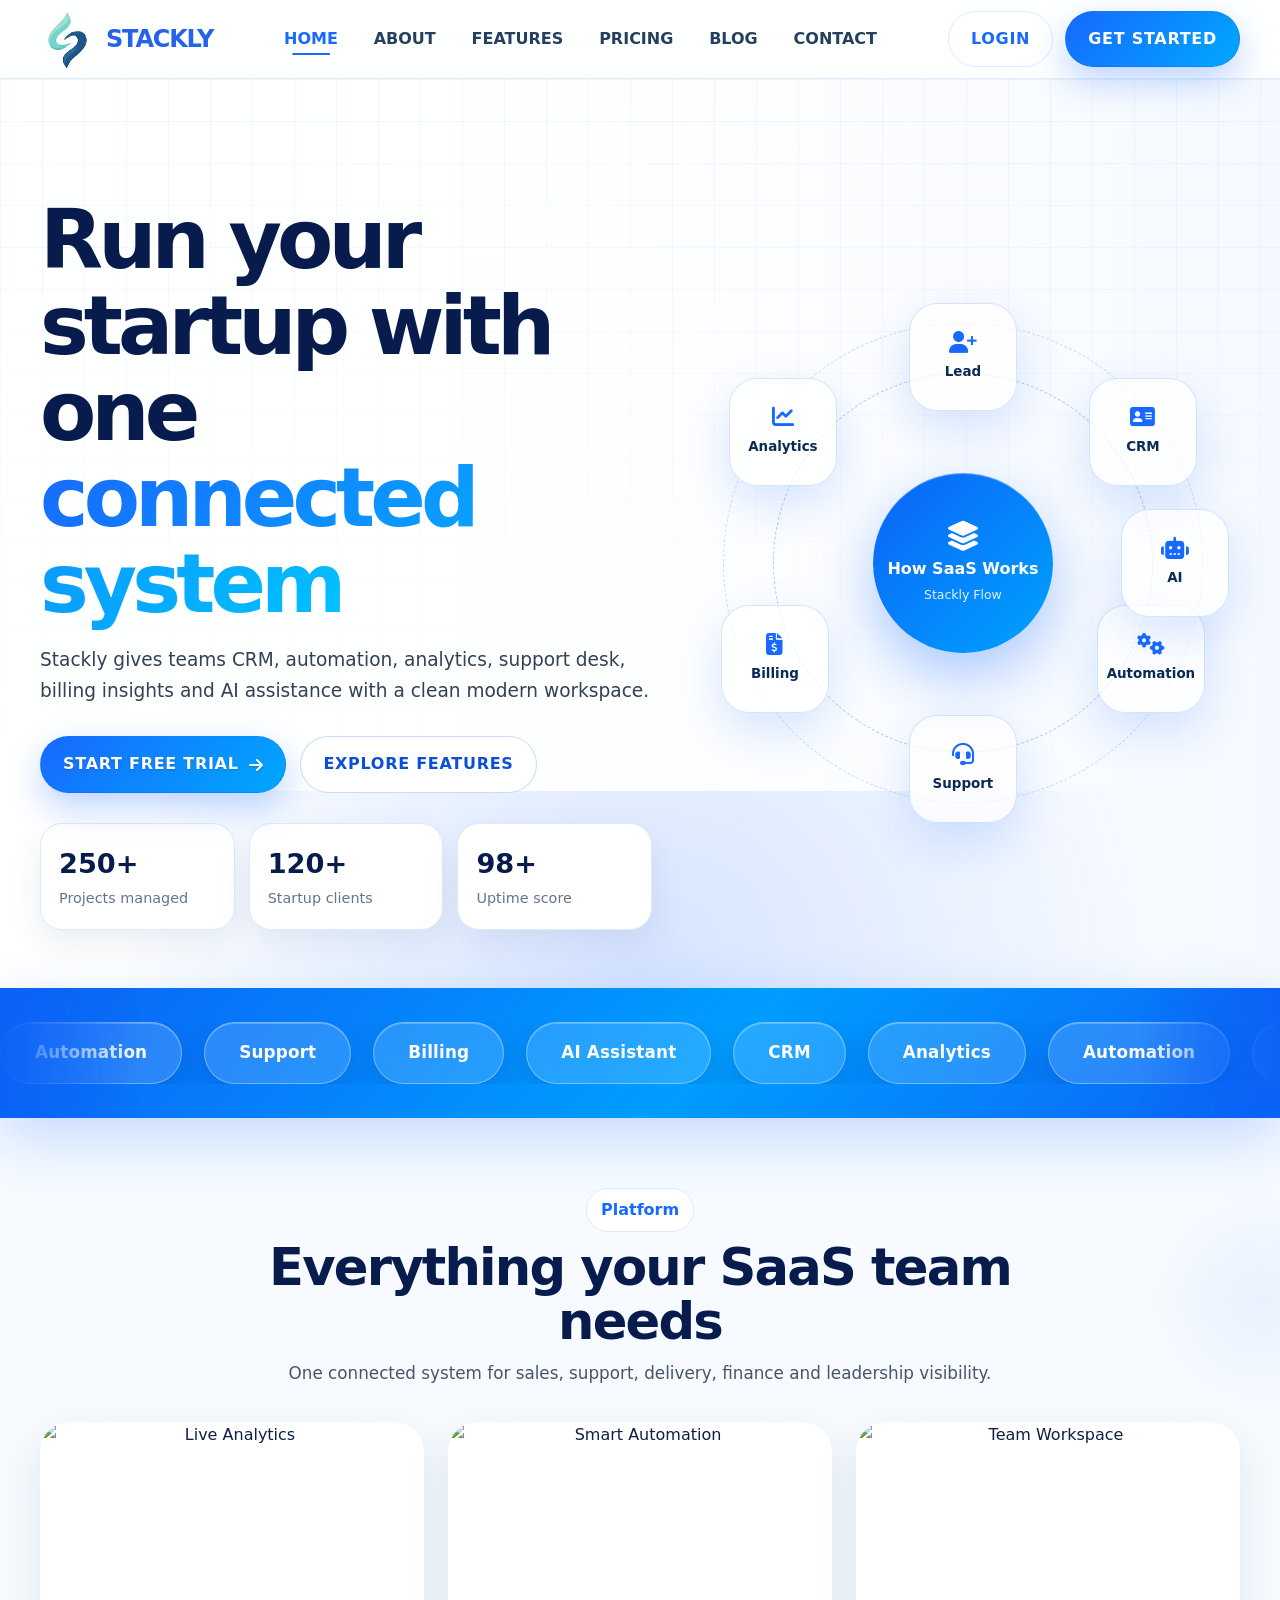
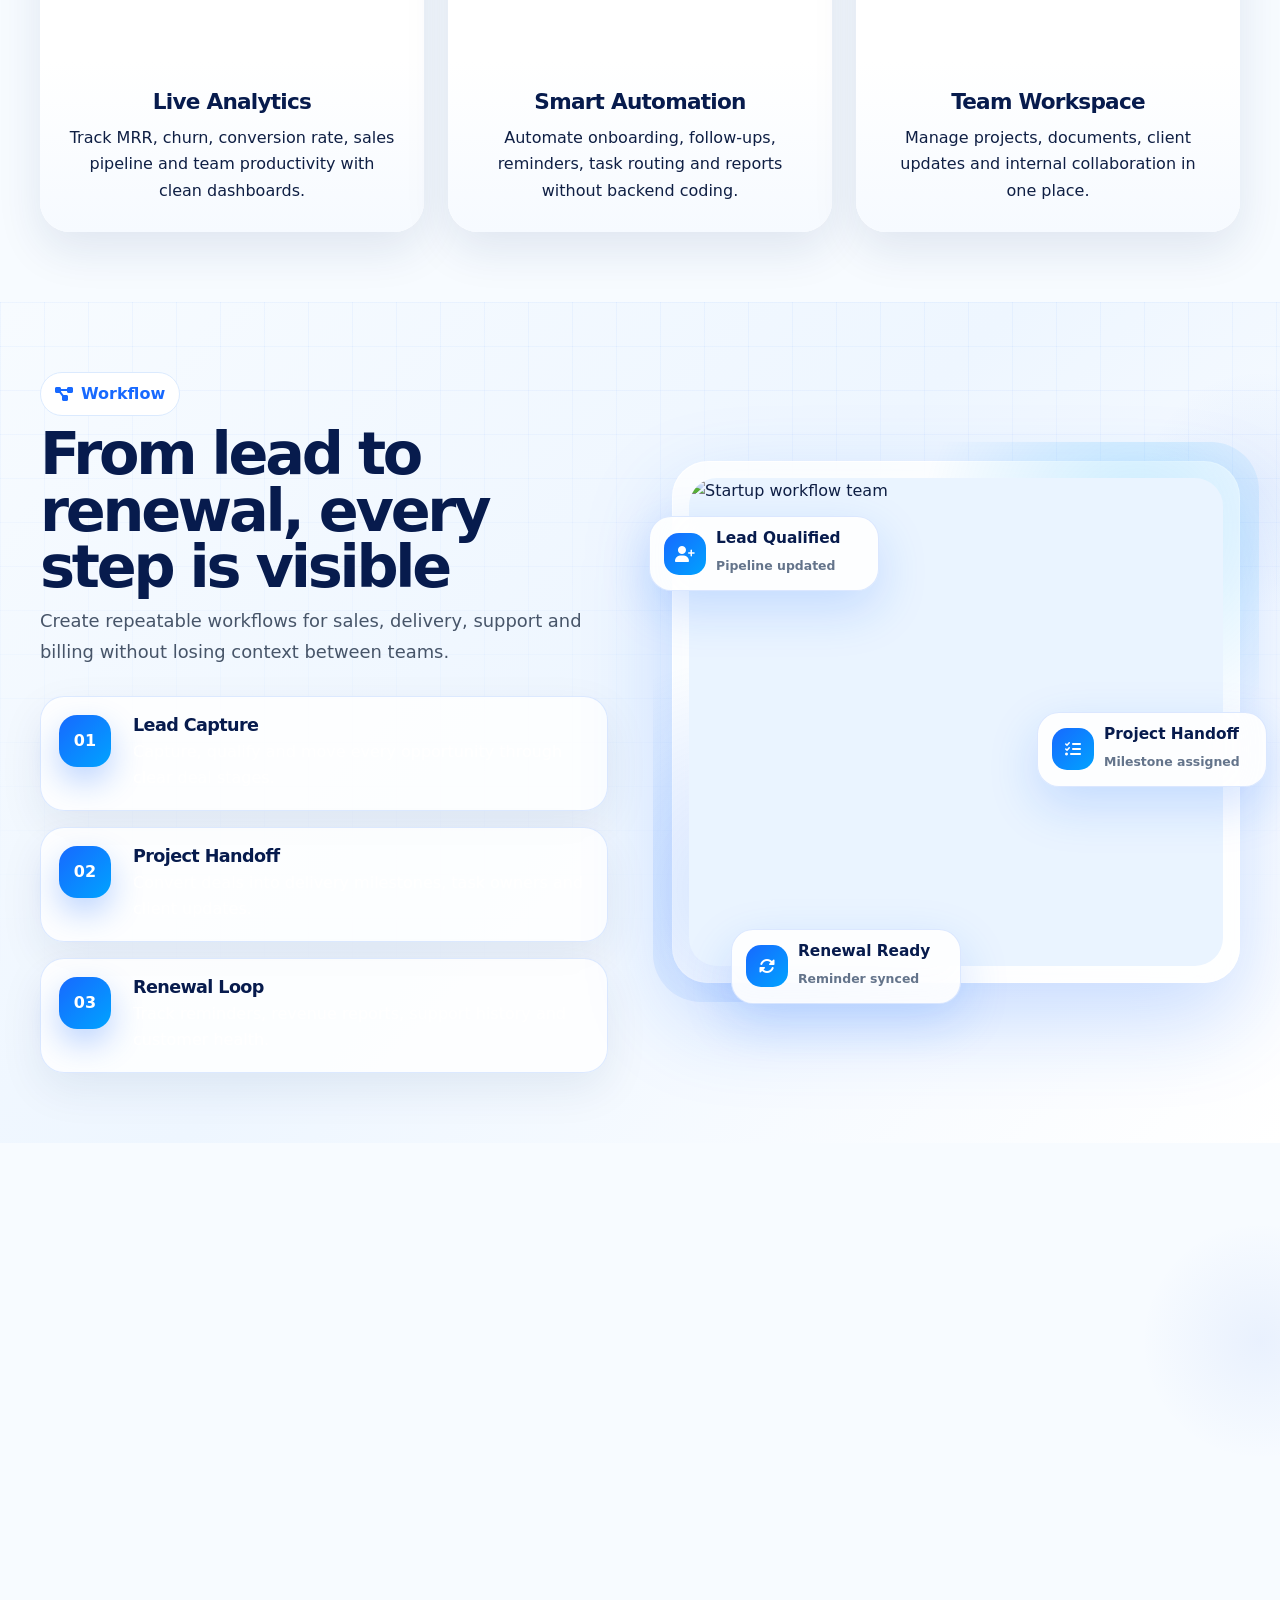
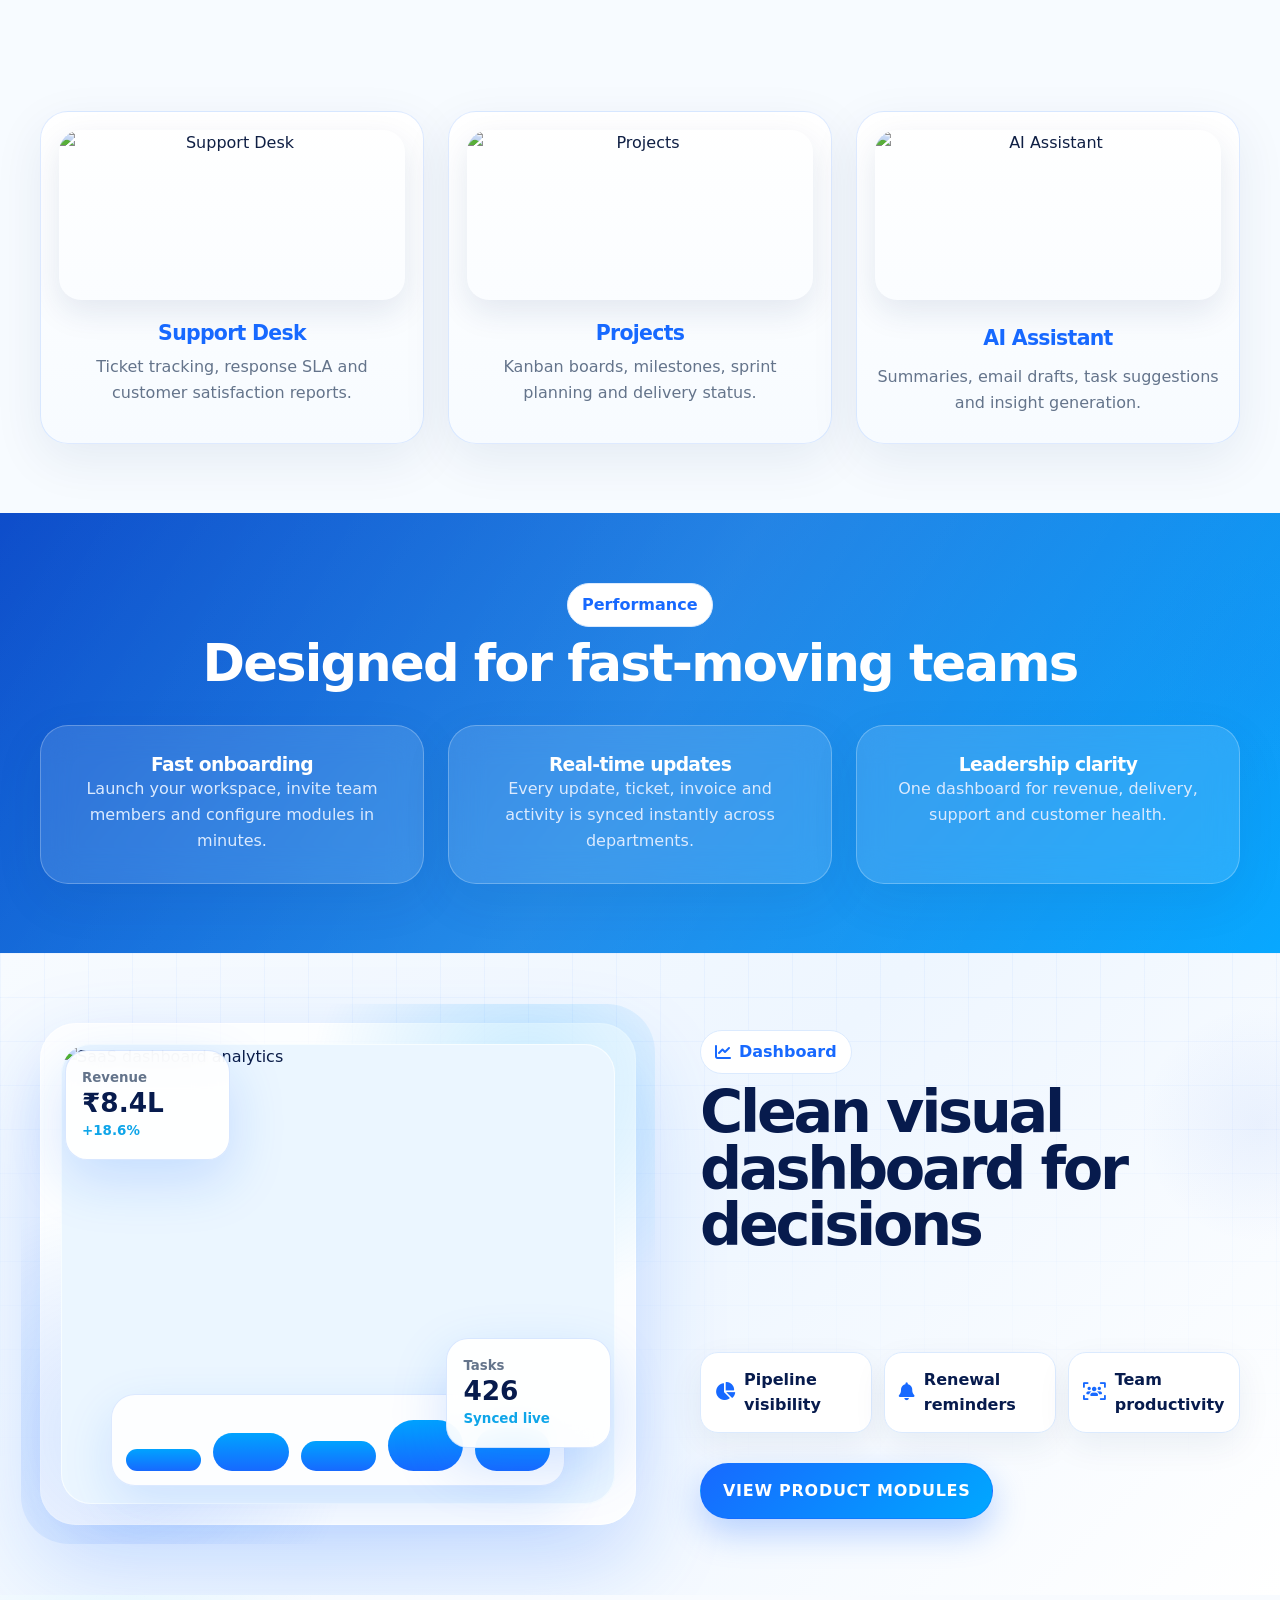
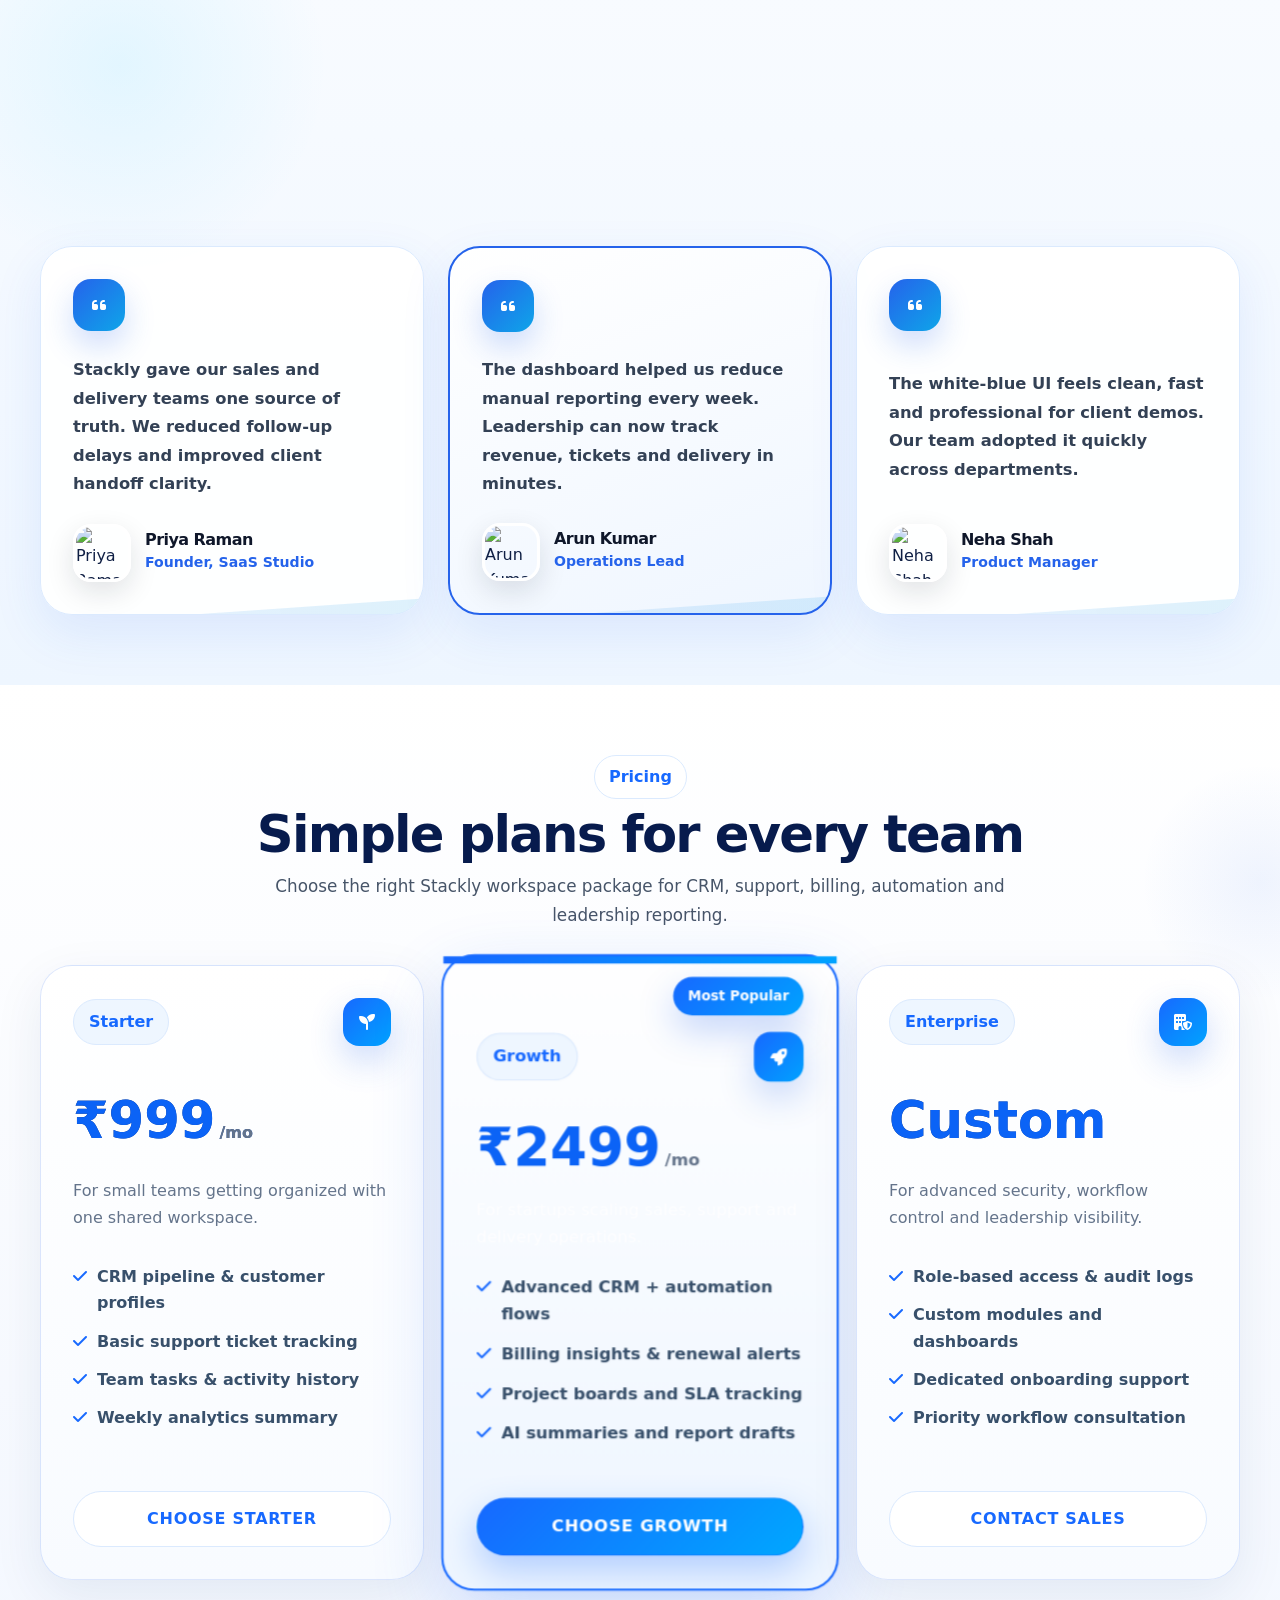
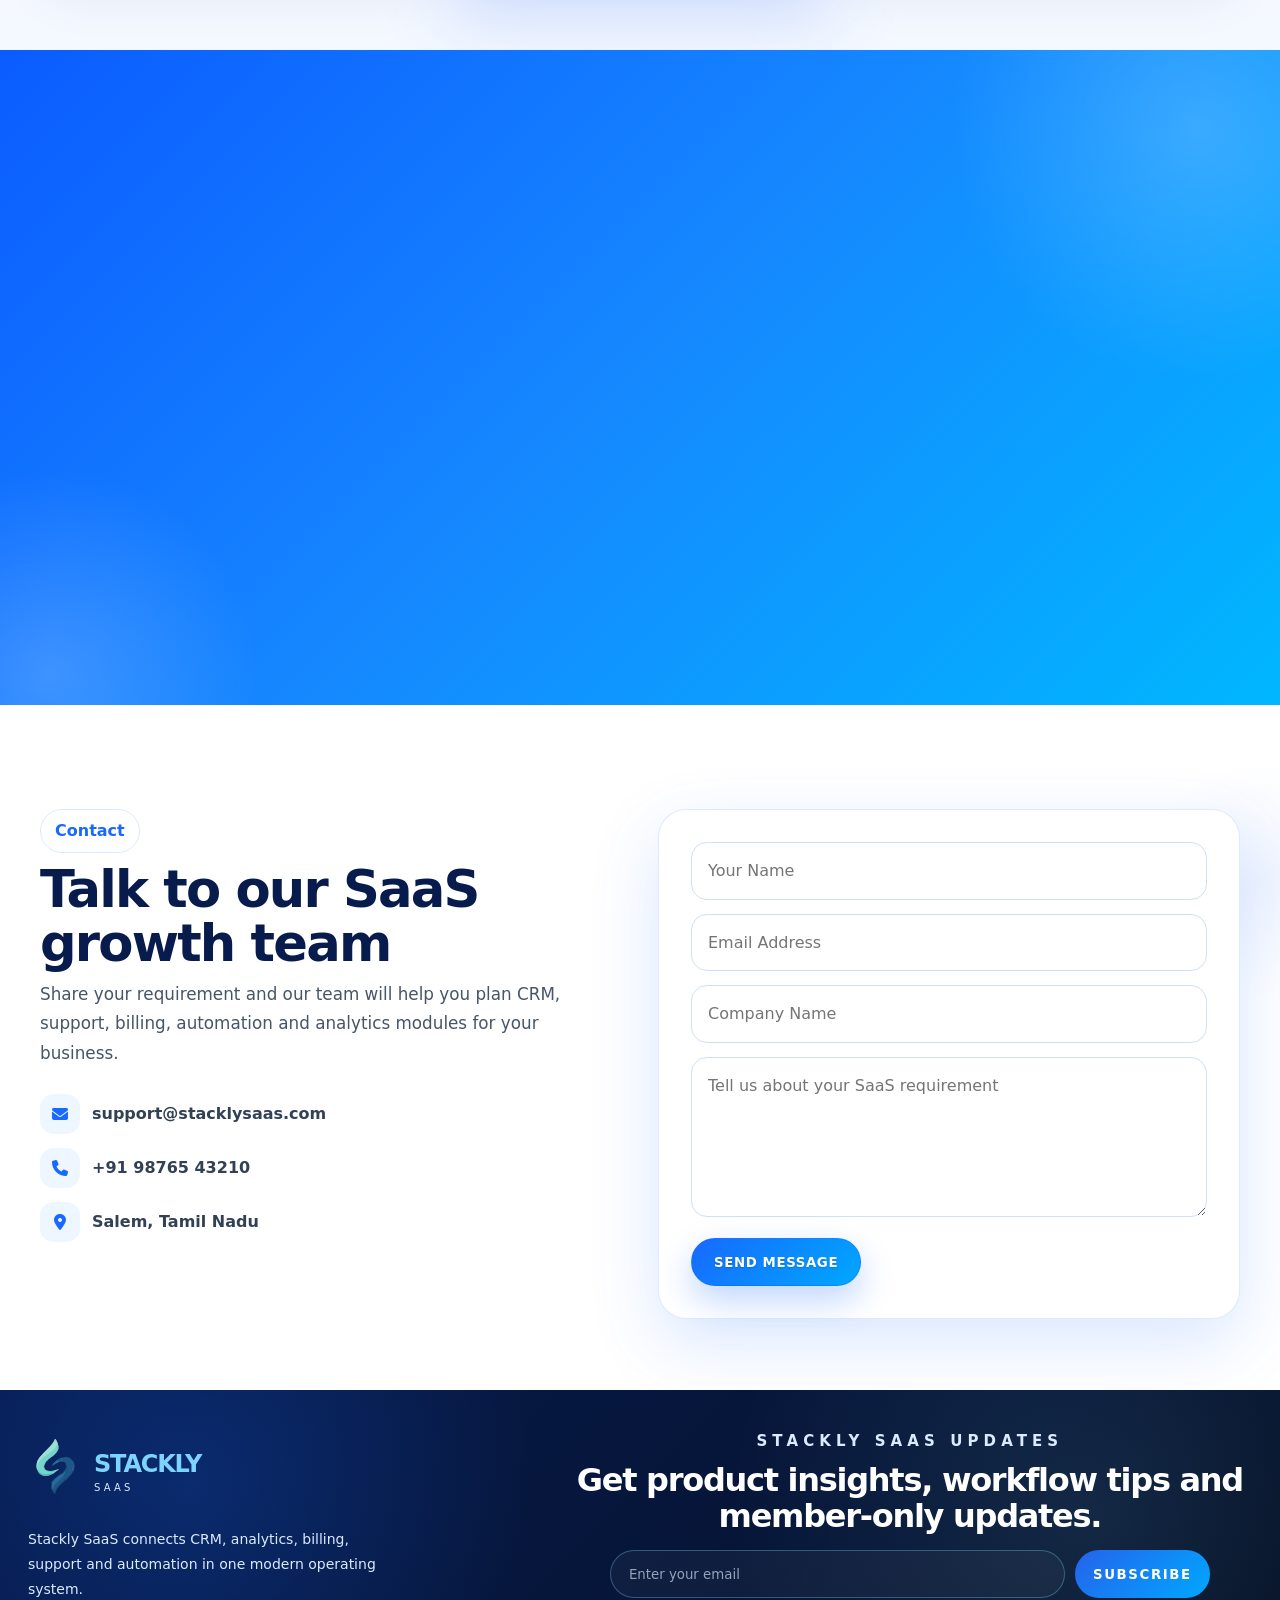
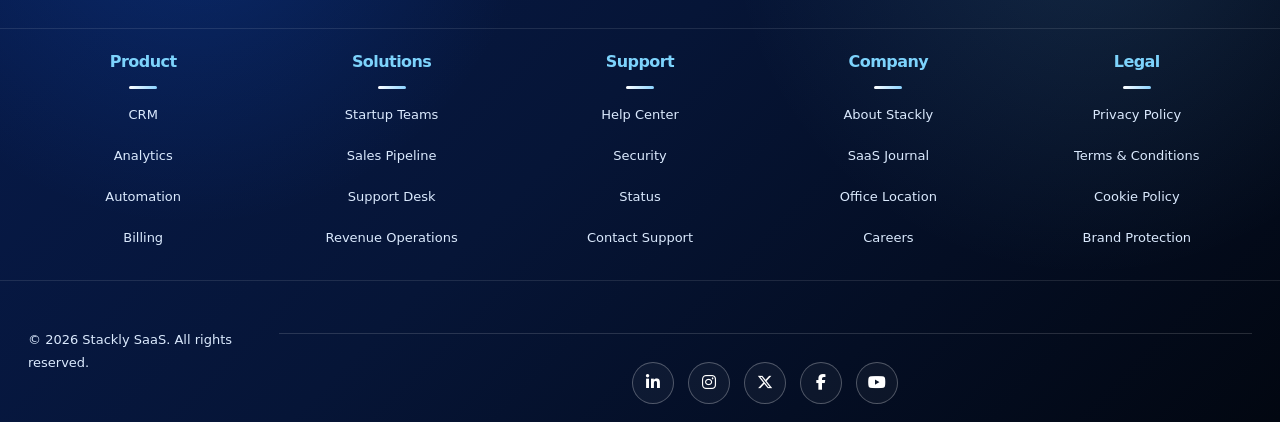
==== commit e1604bc5: "Your descriptive second commit message" ====
--- a/index.html
+++ b/index.html
@@ -1,7 +1,8 @@
 <!DOCTYPE html>
-<html lang="en"><head><meta charset="utf-8"/><meta content="width=device-width, initial-scale=1.0" name="viewport"/><title>Stackly SaaS | White Blue Premium Platform</title><link href="assets/logo/stackly-logo.webp" rel="icon"/><link href="https://fonts.googleapis.com" rel="preconnect"/><link crossorigin="" href="https://fonts.gstatic.com" rel="preconnect"/><link href="https://fonts.googleapis.com/css2?family=Inter:wght@400;500;600;700;800;900&amp;display=swap" rel="stylesheet"/><link href="https://cdnjs.cloudflare.com/ajax/libs/font-awesome/6.5.0/css/all.min.css" rel="stylesheet"/><link href="css/style.css" rel="stylesheet"/><meta content="Stackly SaaS is a white and blue premium platform for CRM, automation, billing, support, analytics and AI workflows." name="description"/><meta content="Stackly SaaS, CRM software, billing insights, startup dashboard, SaaS analytics, support desk, automation platform, Salem SaaS" name="keywords"/><meta content="Stackly SaaS" name="author"/><meta content="Stackly SaaS | White Blue Premium Platform" property="og:title"/><meta content="Stackly SaaS is a white and blue premium platform for CRM, automation, billing, support, analytics and AI workflows." property="og:description"/><meta content="website" property="og:type"/><meta content="assets/logo/stackly-logo.webp" property="og:image"/><meta content="#1769ff" name="theme-color"/></head><body>
-<a class="skip-link" href="#main-content">Skip to main content</a><header class="header"><div class="container nav"><a class="logo" href="index.html"><img alt="Stackly SaaS logo" decoding="async" src="assets/logo/stackly-logo.webp"/><span class="logo-text">Stackly</span></a><ul class="nav-links" id="primary-navigation"><li><a href="index.html">Home</a></li><li><a href="about.html">About</a></li><li><a href="features.html">Features</a></li><li><a href="pricing.html">Pricing</a></li><li><a href="blog.html">Blog</a></li><li><a href="contact.html">Contact</a></li></ul><div class="nav-actions"><a class="btn btn-light" href="login.html">Login</a><a class="btn btn-primary" href="signup.html">Get Started</a><button aria-controls="primary-navigation" aria-expanded="false" aria-label="Open navigation menu" class="hamburger" type="button"><i class="fa-solid fa-bars"></i></button></div></div></header>
-<main id="main-content"><section class="hero"><div class="container hero-grid"><div class="reveal-left"><span class="eyebrow"><i class="fa-solid fa-bolt"></i> White &amp; blue premium SaaS platform</span><h1>Run your startup with one <span>connected system</span></h1><p>Stackly gives teams CRM, automation, analytics, support desk, billing insights and AI assistance with a clean modern workspace.</p><div class="hero-cta"><a class="btn btn-primary" href="signup.html">Start Free Trial <i class="fa-solid fa-arrow-right"></i></a><a class="btn btn-light" href="features.html">Explore Features</a></div><div class="hero-stats"><div class="stat"><b data-count="250">0</b><span>Projects managed</span></div><div class="stat"><b data-count="120">0</b><span>Startup clients</span></div><div class="stat"><b data-count="98">0</b><span>Uptime score</span></div></div></div><div class="hero-card lifecycle-card reveal-right"><div aria-label="How SaaS works lifecycle" class="lifecycle-orbit"><div class="orbit-center"><i class="fa-solid fa-layer-group"></i><strong>How SaaS Works</strong><span>Stackly Flow</span></div><div class="orbit-ring ring-one"></div><div class="orbit-ring ring-two"></div><div class="orbit-item item-1"><i class="fa-solid fa-user-plus"></i><span>Lead</span></div><div class="orbit-item item-2"><i class="fa-solid fa-address-card"></i><span><a href="404.html">CRM</a></span></div><div class="orbit-item item-3"><i class="fa-solid fa-gears"></i><span>Automation</span></div><div class="orbit-item item-4"><i class="fa-solid fa-headset"></i><span>Support</span></div><div class="orbit-item item-5"><i class="fa-solid fa-file-invoice-dollar"></i><span><a href="404.html">Billing</a></span></div><div class="orbit-item item-6"><i class="fa-solid fa-chart-line"></i><span>Analytics</span></div><div class="orbit-item item-7"><i class="fa-solid fa-robot"></i><span>AI</span></div></div></div></div></section>
+<html lang="en"><head><meta charset="utf-8"/><meta content="width=device-width, initial-scale=1.0" name="viewport"/><title>Stackly SaaS | White Blue Premium Platform</title><link href="assets/logo/stackly-logo.svg" rel="icon"/><link href="https://fonts.googleapis.com" rel="preconnect"/><link crossorigin="" href="https://fonts.gstatic.com" rel="preconnect"/><link href="https://fonts.googleapis.com/css2?family=Inter:wght@400;500;600;700;800;900&amp;display=swap" rel="stylesheet"/><link href="https://cdnjs.cloudflare.com/ajax/libs/font-awesome/6.5.0/css/all.min.css" rel="stylesheet"/><link href="css/style.css" rel="stylesheet"/><meta content="Stackly SaaS is a white and blue premium platform for CRM, automation, billing, support, analytics and AI workflows." name="description"/><meta content="Stackly SaaS, CRM software, billing insights, startup dashboard, SaaS analytics, support desk, automation platform, Salem SaaS" name="keywords"/><meta content="Stackly SaaS" name="author"/><meta content="Stackly SaaS | White Blue Premium Platform" property="og:title"/><meta content="Stackly SaaS is a white and blue premium platform for CRM, automation, billing, support, analytics and AI workflows." property="og:description"/><meta content="website" property="og:type"/><meta content="assets/logo/stackly-logo.svg" property="og:image"/><meta content="#1769ff" name="theme-color"/><link rel="stylesheet" href="assets/css/qa-fixes.css">
+</head><body>
+<a class="skip-link" href="#main-content">Skip to main content</a><header class="header"><div class="container nav"><a class="logo" href="index.html"><img alt="Stackly SaaS logo" decoding="async" src="assets/logo/stackly-logo.svg"/><span class="logo-text">STACKLY</span></a><ul class="nav-links" id="primary-navigation"><li><a href="index.html">HOME</a></li><li><a href="about.html">ABOUT</a></li><li><a href="features.html">FEATURES</a></li><li><a href="pricing.html">PRICING</a></li><li><a href="blog.html">BLOG</a></li><li><a href="contact.html">CONTACT</a></li></ul><div class="nav-actions"><a class="btn btn-light" href="login.html">LOGIN</a><a class="btn btn-primary" href="signup.html">GET STARTED</a><button aria-controls="primary-navigation" aria-expanded="false" aria-label="Open navigation menu" class="hamburger" type="button"><i class="fa-solid fa-bars"></i></button></div><button class="stackly-mobile-toggle" type="button" aria-label="Open menu" aria-expanded="false"><span></span><span></span><span></span></button></div></header>
+<main id="main-content"><section class="hero"><div class="container hero-grid"><div class="reveal-left"><span class="eyebrow"><i class="fa-solid fa-bolt"></i> White &amp; blue premium SaaS platform</span><h1>Run your startup with one <span>connected system</span></h1><p>Stackly gives teams CRM, automation, analytics, support desk, billing insights and AI assistance with a clean modern workspace.</p><div class="hero-cta"><a class="btn btn-primary" href="signup.html">START FREE TRIAL <i class="fa-solid fa-arrow-right"></i></a><a class="btn btn-light" href="features.html">EXPLORE FEATURES</a></div><div class="hero-stats"><div class="stat"><b data-count="250">0</b><span>Projects managed</span></div><div class="stat"><b data-count="120">0</b><span>Startup clients</span></div><div class="stat"><b data-count="98">0</b><span>Uptime score</span></div></div></div><div class="hero-card lifecycle-card reveal-right"><div aria-label="How SaaS works lifecycle" class="lifecycle-orbit"><div class="orbit-center"><i class="fa-solid fa-layer-group"></i><strong>How SaaS Works</strong><span>Stackly Flow</span></div><div class="orbit-ring ring-one"></div><div class="orbit-ring ring-two"></div><div class="orbit-item item-1"><i class="fa-solid fa-user-plus"></i><span>Lead</span></div><div class="orbit-item item-2"><i class="fa-solid fa-address-card"></i><span><a href="404.html">CRM</a></span></div><div class="orbit-item item-3"><i class="fa-solid fa-gears"></i><span>Automation</span></div><div class="orbit-item item-4"><i class="fa-solid fa-headset"></i><span>Support</span></div><div class="orbit-item item-5"><i class="fa-solid fa-file-invoice-dollar"></i><span><a href="404.html">Billing</a></span></div><div class="orbit-item item-6"><i class="fa-solid fa-chart-line"></i><span>Analytics</span></div><div class="orbit-item item-7"><i class="fa-solid fa-robot"></i><span>AI</span></div></div></div></div></section>
 <section class="logo-strip service-strip circular-strip"><div class="marquee"><div class="marquee-track"><span class="brand-pill">Automation</span><span class="brand-pill">Support</span><span class="brand-pill"><a href="404.html">Billing</a></span><span class="brand-pill"><a href="404.html">AI Assistant</a></span><span class="brand-pill"><a href="404.html">CRM</a></span><span class="brand-pill">Analytics</span><span class="brand-pill">Automation</span><span class="brand-pill">Support</span><span class="brand-pill"><a href="404.html">Billing</a></span><span class="brand-pill"><a href="404.html">AI Assistant</a></span><span class="brand-pill"><a href="404.html">CRM</a></span><span class="brand-pill">Analytics</span><span class="brand-pill">Automation</span><span class="brand-pill">Support</span><span class="brand-pill"><a href="404.html">Billing</a></span><span class="brand-pill"><a href="404.html">AI Assistant</a></span><span class="brand-pill"><a href="404.html">CRM</a></span><span class="brand-pill">Analytics</span><span class="brand-pill">Automation</span><span class="brand-pill">Support</span><span class="brand-pill"><a href="404.html">Billing</a></span><span class="brand-pill"><a href="404.html">AI Assistant</a></span><span class="brand-pill"><a href="404.html">CRM</a></span><span class="brand-pill">Analytics</span></div></div></section>
 <section class="section"><div class="container"><span class="eyebrow reveal">Platform</span><h2 class="section-title reveal">Everything your SaaS team needs</h2><p class="section-lead reveal">One connected system for sales, support, delivery, finance and leadership visibility.</p><div class="grid-3" style="margin-top:34px"><div class="card image-card reveal"><img alt="Live Analytics" decoding="async" loading="lazy" src="assets/images/Live Analytics.webp"/><div class="card-body"><h3>Live Analytics</h3><p>Track MRR, churn, conversion rate, sales pipeline and team productivity with clean dashboards.</p></div></div><div class="card image-card reveal"><img alt="Smart Automation" decoding="async" loading="lazy" src="assets/images/Smart Automation.webp"/><div class="card-body"><h3>Smart Automation</h3><p>Automate onboarding, follow-ups, reminders, task routing and reports without backend coding.</p></div></div><div class="card image-card reveal"><img alt="Team Workspace" decoding="async" loading="lazy" src="assets/images/Team Workspace.webp"/><div class="card-body"><h3>Team Workspace</h3><p>Manage projects, documents, client updates and internal collaboration in one place.</p></div></div></div></div></section>
 <section class="section workflow-hero premium-split"><div class="container hero-style-grid"><div class="reveal-left hero-style-copy"><span class="eyebrow"><i class="fa-solid fa-diagram-project"></i> Workflow</span><h2 class="section-title">From lead to renewal, every step is visible</h2><p class="section-lead">Create repeatable workflows for sales, delivery, support and billing without losing context between teams.</p><div class="workflow-steps"><div class="workflow-step"><span>01</span><div><h3>Lead Capture</h3><p>Capture, qualify and move every opportunity through clear deal stages.</p></div></div><div class="workflow-step"><span>02</span><div><h3>Project Handoff</h3><p>Convert deals into delivery milestones, task owners and client updates.</p></div></div><div class="workflow-step"><span>03</span><div><h3>Renewal Loop</h3><p>Track reminders, revenue reports, support history and customer health.</p></div></div></div></div><div class="workflow-visual reveal-right"><img alt="Startup workflow team" decoding="async" loading="lazy" src="assets/images/Startup workflow Team.webp"/><div class="floating-panel panel-a"><i class="fa-solid fa-user-plus"></i><strong>Lead Qualified</strong><span>Pipeline updated</span></div><div class="floating-panel panel-b"><i class="fa-solid fa-list-check"></i><strong>Project Handoff</strong><span>Milestone assigned</span></div><div class="floating-panel panel-c"><i class="fa-solid fa-rotate"></i><strong>Renewal Ready</strong><span>Reminder synced</span></div></div></div></section>
@@ -12,7 +13,78 @@
 <section class="section pricing pricing-premium"><div class="container"><span class="eyebrow reveal">Pricing</span><h2 class="section-title reveal">Simple plans for every team</h2><p class="section-lead reveal">Choose the right Stackly workspace package for CRM, support, billing, automation and leadership reporting.</p><div class="grid-3 pricing-grid" style="margin-top:34px"><div class="card price-card modern-price reveal"><div class="plan-top"><span class="plan-badge">Starter</span><i class="fa-solid fa-seedling"></i></div><div class="price">₹999<span>/mo</span></div><p>For small teams getting organized with one shared workspace.</p><ul class="plan-list"><li><i class="fa-solid fa-check"></i> CRM pipeline &amp; customer profiles</li><li><i class="fa-solid fa-check"></i> Basic support ticket tracking</li><li><i class="fa-solid fa-check"></i> Team tasks &amp; activity history</li><li><i class="fa-solid fa-check"></i> Weekly analytics summary</li></ul><a class="btn btn-light" href="pricing.html">Choose Starter</a></div><div class="card price-card modern-price featured reveal"><div class="popular-tag">Most Popular</div><div class="plan-top"><span class="plan-badge">Growth</span><i class="fa-solid fa-rocket"></i></div><div class="price">₹2499<span>/mo</span></div><p>For startups scaling sales, support and delivery operations.</p><ul class="plan-list"><li><i class="fa-solid fa-check"></i> Advanced CRM + automation flows</li><li><i class="fa-solid fa-check"></i> Billing insights &amp; renewal alerts</li><li><i class="fa-solid fa-check"></i> Project boards and SLA tracking</li><li><i class="fa-solid fa-check"></i> AI summaries and report drafts</li></ul><a class="btn btn-primary" href="pricing.html">Choose Growth</a></div><div class="card price-card modern-price reveal"><div class="plan-top"><span class="plan-badge">Enterprise</span><i class="fa-solid fa-building-shield"></i></div><div class="price">Custom</div><p>For advanced security, workflow control and leadership visibility.</p><ul class="plan-list"><li><i class="fa-solid fa-check"></i> Role-based access &amp; audit logs</li><li><i class="fa-solid fa-check"></i> Custom modules and dashboards</li><li><i class="fa-solid fa-check"></i> Dedicated onboarding support</li><li><i class="fa-solid fa-check"></i> Priority workflow consultation</li></ul><a class="btn btn-light" href="contact.html">Contact Sales</a></div></div></div></section>
 <section class="section final-cta"><div class="container"><span class="eyebrow reveal">Review</span><h2 class="section-title reveal">Ready to build your SaaS operating system?</h2><p class="section-lead reveal">Start with CRM, support, billing and analytics today. See how Stackly keeps every department aligned.</p><div class="review-grid"><div class="review-card reveal"><div class="stars">★★★★★</div><p>“The new workspace helped our team track leads, delivery and renewals without switching tools.”</p><h4>Meena Raj</h4><span>Startup Founder</span></div><div class="review-card reveal"><div class="stars">★★★★★</div><p>“Clean dashboards, faster follow-ups and better client visibility. It feels professional for our operations team.”</p><h4>Vikram S</h4><span>Operations Manager</span></div><div class="review-card reveal"><div class="stars">★★★★★</div><p>“CRM, billing and support in one place reduced daily manual reporting for our leadership team.”</p><h4>Anjali Nair</h4><span>Product Lead</span></div></div></div></section><section class="section home-contact"><div class="container grid-2"><div class="reveal-left"><span class="eyebrow">Contact</span><h2 class="section-title">Talk to our SaaS growth team</h2><p class="section-lead">Share your requirement and our team will help you plan CRM, support, billing, automation and analytics modules for your business.</p><div class="contact-info"><p><i class="fa-solid fa-envelope"></i> support@stacklysaas.com</p><p><i class="fa-solid fa-phone"></i> +91 98765 43210</p><p><i class="fa-solid fa-location-dot"></i> Salem, Tamil Nadu</p></div></div><form aria-label="Stackly contact form" class="form reveal-right redirect-404-form"><input aria-label="Your Name" placeholder="Your Name" required="" type="text"/><input aria-label="Email Address" placeholder="Email Address" required="" type="email"/><input aria-label="Company Name" placeholder="Company Name" required="" type="text"/><textarea aria-label="Tell us about your SaaS requirement" placeholder="Tell us about your SaaS requirement" required="" rows="5"></textarea><button class="btn btn-primary" type="submit">Send Message</button></form></div></section>
 </main>
-<footer class="footer"><div class="container footer-grid"><div><div class="footer-brand"><img alt="Stackly SaaS logo" decoding="async" src="assets/logo/stackly-logo.webp"/><span>Stackly</span></div><p>Stackly SaaS connects sales, support, delivery, finance and leadership visibility in one modern operating system.</p></div><div><h4>Company</h4><p><a href="about.html">About</a></p><p><a href="blog.html">Blog</a></p><p><a href="contact.html">Contact</a></p></div><div><h4>Product</h4><p><a href="features.html">Features</a></p><p><a href="pricing.html">Pricing</a></p><p><a href="login.html">Login</a></p></div><div><h4>Solutions</h4><p><a href="404.html">CRM</a></p><p><a href="404.html">Billing</a></p><p><a href="404.html">AI Assistant</a></p></div><div><h4>Support</h4><p><a href="404.html">Help Center</a></p><p><a href="404.html">Security</a></p><p><a href="404.html">Status</a></p></div></div><div aria-label="Social media links" class="footer-social"><a aria-label="LinkedIn" href="404.html"><i class="fa-brands fa-linkedin-in"></i></a><a aria-label="Instagram" href="404.html"><i class="fa-brands fa-instagram"></i></a><a aria-label="Twitter" href="404.html"><i class="fa-brands fa-x-twitter"></i></a><a aria-label="Facebook" href="404.html"><i class="fa-brands fa-facebook-f"></i></a><a aria-label="YouTube" href="404.html"><i class="fa-brands fa-youtube"></i></a></div><div class="container footer-bottom">© 2026 Stackly SaaS. All rights reserved.</div>
 
+<footer class="footer stackly-clean-footer">
+  <div class="footer-topline">
+    <div class="footer-brand-block">
+      <a href="index.html" class="footer-logo-wrap">
+        <img src="assets/logo/stackly-logo.svg" alt="Stackly logo">
+        <div>
+          <h2>STACKLY</h2>
+          <span>SAAS</span>
+        </div>
+      </a>
+      <p>Stackly SaaS connects CRM, analytics, billing, support and automation in one modern operating system.</p>
+    </div>
 
-</footer><script src="js/script.js"></script></body></html>+    <div class="footer-newsletter-block">
+      <p class="footer-kicker">STACKLY SAAS UPDATES</p>
+      <h3>Get product insights, workflow tips and member-only updates.</h3>
+      <form class="footer-subscribe-form">
+        <input type="email" placeholder="Enter your email" aria-label="Enter your email" required>
+        <button type="submit">Subscribe</button>
+      </form>
+    </div>
+  </div>
+
+  <div class="footer-links-row">
+    <div class="footer-col">
+      <h4>Product</h4>
+      <a href="404.html">CRM</a>
+      <a href="404.html">Analytics</a>
+      <a href="404.html">Automation</a>
+      <a href="404.html">Billing</a>
+    </div>
+    <div class="footer-col">
+      <h4>Solutions</h4>
+      <a href="features.html">Startup Teams</a>
+      <a href="features.html">Sales Pipeline</a>
+      <a href="features.html">Support Desk</a>
+      <a href="pricing.html">Revenue Operations</a>
+    </div>
+    <div class="footer-col">
+      <h4>Support</h4>
+      <a href="404.html">Help Center</a>
+      <a href="404.html">Security</a>
+      <a href="404.html">Status</a>
+      <a href="contact.html">Contact Support</a>
+    </div>
+    <div class="footer-col">
+      <h4>Company</h4>
+      <a href="about.html">About Stackly</a>
+      <a href="blog.html">SaaS Journal</a>
+      <a href="contact.html">Office Location</a>
+      <a href="404.html">Careers</a>
+    </div>
+    <div class="footer-col">
+      <h4>Legal</h4>
+      <a href="404.html">Privacy Policy</a>
+      <a href="404.html">Terms & Conditions</a>
+      <a href="404.html">Cookie Policy</a>
+      <a href="404.html">Brand Protection</a>
+    </div>
+  </div>
+
+  <div class="footer-bottom-row">
+    <p>© 2026 Stackly SaaS. All rights reserved.</p>
+    <div class="footer-social social-icons">
+      <a href="404.html" aria-label="LinkedIn"><i class="fa-brands fa-linkedin-in"></i></a>
+      <a href="404.html" aria-label="Instagram"><i class="fa-brands fa-instagram"></i></a>
+      <a href="404.html" aria-label="X"><i class="fa-brands fa-x-twitter"></i></a>
+      <a href="404.html" aria-label="Facebook"><i class="fa-brands fa-facebook-f"></i></a>
+      <a href="404.html" aria-label="YouTube"><i class="fa-brands fa-youtube"></i></a>
+    </div>
+  </div>
+</footer>
+<script src="js/script.js"></script><script src="assets/js/qa-fixes.js"></script>
+</body></html>
--- a/css/style.css
+++ b/css/style.css
@@ -2844,3 +2844,1148 @@
         transition-duration:.01ms !important;
     }
 }
+
+
+
+/* =========================================================
+   FINAL REAL FIX - clean logo, footer, hamburger
+   ========================================================= */
+.logo,.footer-logo-wrap{
+  display:flex!important;align-items:center!important;gap:8px!important;text-decoration:none!important;white-space:nowrap!important;
+}
+.logo img,.footer-logo-wrap img{
+  width:58px!important;height:58px!important;min-width:58px!important;object-fit:contain!important;
+  background:transparent!important;border:0!important;border-radius:0!important;padding:0!important;box-shadow:none!important;
+}
+.logo span,.footer-logo-wrap h2{
+  margin:0!important;padding:0!important;font-size:24px!important;font-weight:900!important;letter-spacing:-.05em!important;line-height:1!important;text-transform:uppercase!important;
+}
+.logo span{color:#2563eb!important;}
+.footer-logo-wrap h2{color:#7dd3fc!important;}
+.footer-logo-wrap span{display:block;color:#dbeafe!important;font-size:10px!important;letter-spacing:.32em!important;margin-top:4px!important;}
+.header .nav{display:flex!important;align-items:center!important;justify-content:space-between!important;gap:16px!important;}
+.nav-actions{display:flex!important;align-items:center!important;gap:12px!important;}
+.stackly-mobile-toggle{display:none!important;}
+
+.footer.stackly-clean-footer{
+  background:linear-gradient(135deg,#071b4d 0%,#061537 48%,#020711 100%)!important;color:#fff!important;padding:0!important;overflow:hidden!important;
+}
+.footer-topline{max-width:1280px;margin:auto;padding:34px 28px 26px;display:grid;grid-template-columns:.85fr 1.15fr;gap:34px;align-items:center;}
+.footer-brand-block p{color:#dbeafe!important;max-width:360px;line-height:1.65;margin:12px 0 0!important;font-size:14px!important;}
+.footer-newsletter-block{text-align:center;}
+.footer-kicker{color:#93c5fd!important;letter-spacing:.34em;font-size:10px!important;font-weight:800;margin:0 0 8px!important;}
+.footer-newsletter-block h3{color:#fff!important;font-size:clamp(24px,2.5vw,36px)!important;line-height:1.12!important;margin:0 auto 16px!important;max-width:720px;font-weight:900!important;letter-spacing:-.04em!important;}
+.footer-subscribe-form{max-width:600px;margin:0 auto;display:grid;grid-template-columns:1fr 135px;gap:10px;}
+.footer-subscribe-form input,.footer-subscribe-form button{height:48px!important;border-radius:999px!important;}
+.footer-subscribe-form input{border:1px solid rgba(125,211,252,.32)!important;background:rgba(255,255,255,.04)!important;color:#fff!important;padding:0 18px!important;}
+.footer-subscribe-form button{border:0!important;background:linear-gradient(135deg,#2563eb,#00a8ff)!important;color:#fff!important;font-weight:900!important;text-transform:uppercase!important;letter-spacing:.12em!important;}
+.footer-links-row{max-width:1280px;margin:auto;padding:24px 28px!important;border-top:1px solid rgba(255,255,255,.10)!important;border-bottom:1px solid rgba(255,255,255,.10)!important;display:grid!important;grid-template-columns:repeat(5,1fr)!important;gap:18px!important;text-align:center!important;}
+.footer-col{display:flex!important;flex-direction:column!important;align-items:center!important;gap:5px!important;}
+.footer-col h4{color:#7dd3fc!important;font-size:16px!important;font-weight:900!important;margin:0 0 10px!important;position:relative!important;}
+.footer-col h4:after{content:"";position:absolute;left:50%;transform:translateX(-50%);bottom:-7px;width:28px;height:3px;border-radius:10px;background:#7dd3fc;}
+.footer-col a{color:#dbeafe!important;text-decoration:none!important;font-size:13px!important;line-height:1.25!important;margin:2px 0!important;}
+.footer-bottom-row{max-width:1280px;margin:auto;padding:18px 28px!important;display:flex!important;align-items:center!important;justify-content:space-between!important;gap:18px!important;}
+.footer-bottom-row p{color:#dbeafe!important;margin:0!important;font-size:13px!important;}
+.footer-social{display:flex!important;align-items:center!important;justify-content:center!important;gap:12px!important;flex-wrap:wrap!important;}
+.footer-social a{width:40px!important;height:40px!important;min-width:40px!important;min-height:40px!important;display:inline-flex!important;align-items:center!important;justify-content:center!important;border-radius:50%!important;border:1px solid rgba(255,255,255,.22)!important;color:#fff!important;background:rgba(255,255,255,.04)!important;text-decoration:none!important;padding:0!important;margin:0!important;line-height:1!important;overflow:hidden!important;}
+.footer-social a i{font-size:16px!important;line-height:1!important;margin:0!important;}
+
+@media(max-width:991px){
+  .header .nav{min-height:74px!important;}
+  .nav-actions .btn{display:none!important;}
+  .hamburger{display:none!important;}
+  .stackly-mobile-toggle{
+    display:flex!important;flex-direction:column!important;align-items:center!important;justify-content:center!important;gap:4px!important;
+    width:46px!important;height:46px!important;min-width:46px!important;border:1px solid rgba(37,99,235,.25)!important;background:#fff!important;
+    border-radius:14px!important;box-shadow:0 10px 28px rgba(15,23,42,.12)!important;cursor:pointer!important;z-index:100005!important;margin-left:auto!important;
+  }
+  .stackly-mobile-toggle span{width:22px!important;height:3px!important;background:#2563eb!important;border-radius:99px!important;display:block!important;transition:.25s ease!important;}
+  .stackly-mobile-toggle.is-open span:nth-child(1){transform:translateY(7px) rotate(45deg);}
+  .stackly-mobile-toggle.is-open span:nth-child(2){opacity:0;}
+  .stackly-mobile-toggle.is-open span:nth-child(3){transform:translateY(-7px) rotate(-45deg);}
+  .nav-links{display:none!important;}
+  .nav-links.stackly-menu-open{
+    display:flex!important;position:fixed!important;top:78px!important;left:14px!important;right:14px!important;max-width:calc(100vw - 28px)!important;max-height:calc(100vh - 100px)!important;overflow-y:auto!important;
+    flex-direction:column!important;gap:10px!important;padding:18px!important;background:#fff!important;border:1px solid rgba(37,99,235,.18)!important;border-radius:22px!important;box-shadow:0 24px 70px rgba(15,23,42,.25)!important;z-index:100000!important;
+  }
+  .nav-links.stackly-menu-open li{list-style:none!important;width:100%!important;}
+  .nav-links.stackly-menu-open a{width:100%!important;min-height:48px!important;display:flex!important;align-items:center!important;justify-content:center!important;color:#0f172a!important;background:#f8fbff!important;border:1px solid rgba(37,99,235,.08)!important;border-radius:15px!important;font-size:14px!important;font-weight:900!important;text-transform:uppercase!important;letter-spacing:.08em!important;}
+  body.stackly-menu-active{overflow:hidden!important;}
+  .logo img{width:50px!important;height:50px!important;min-width:50px!important;}
+  .logo span{font-size:20px!important;}
+  .footer-topline{grid-template-columns:1fr!important;text-align:center!important;padding:32px 18px 24px!important;}
+  .footer-logo-wrap{justify-content:center!important;}
+  .footer-brand-block p{margin-left:auto!important;margin-right:auto!important;}
+  .footer-subscribe-form{grid-template-columns:1fr!important;}
+  .footer-links-row{grid-template-columns:1fr!important;padding:24px 18px!important;}
+  .footer-bottom-row{flex-direction:column!important;text-align:center!important;padding:20px 18px!important;}
+}
+
+/* =========================================================
+   STACKLY FINAL REQUEST FIX - SVG logo, auth full cover,
+   mobile hamburger full-page menu
+   ========================================================= */
+
+/* Auth pages must be clean full-screen forms */
+body.auth-page{
+  min-height:100vh!important;
+  overflow-x:hidden!important;
+  background:#f8fbff!important;
+}
+body.auth-page .header,
+body.auth-page .footer,
+body.auth-page .skip-link{
+  display:none!important;
+}
+body.auth-page .premium-auth-wrap,
+body.auth-page .auth-wrap{
+  min-height:100vh!important;
+  width:100%!important;
+  padding:0!important;
+  margin:0!important;
+  display:grid!important;
+  grid-template-columns:1fr 1fr!important;
+}
+body.auth-page .premium-auth-left,
+body.auth-page .premium-auth-right,
+body.auth-page .auth-left,
+body.auth-page .auth-right{
+  min-height:100vh!important;
+}
+body.auth-page .premium-auth-left,
+body.auth-page .auth-left{
+  display:flex!important;
+  align-items:center!important;
+  justify-content:center!important;
+  padding:56px!important;
+}
+body.auth-page .premium-auth-right,
+body.auth-page .auth-right{
+  display:grid!important;
+  place-items:center!important;
+  padding:56px 28px!important;
+  background:linear-gradient(180deg,#ffffff,#f3f8ff)!important;
+}
+body.auth-page .premium-auth-box,
+body.auth-page .auth-box{
+  width:min(460px,100%)!important;
+}
+.auth-close-btn{
+  position:fixed!important;
+  top:20px!important;
+  right:20px!important;
+  z-index:100050!important;
+  width:46px!important;
+  height:46px!important;
+  border-radius:50%!important;
+  display:flex!important;
+  align-items:center!important;
+  justify-content:center!important;
+  background:#ffffff!important;
+  color:#071b4d!important;
+  border:1px solid rgba(37,99,235,.18)!important;
+  box-shadow:0 16px 45px rgba(15,23,42,.16)!important;
+  font-size:30px!important;
+  font-weight:500!important;
+  line-height:1!important;
+  text-decoration:none!important;
+}
+.auth-close-btn:hover{
+  background:#2563eb!important;
+  color:#fff!important;
+  transform:translateY(-2px)!important;
+}
+
+@media(max-width:991px){
+  body.auth-page .premium-auth-wrap,
+  body.auth-page .auth-wrap{
+    grid-template-columns:1fr!important;
+  }
+  body.auth-page .premium-auth-left,
+  body.auth-page .auth-left{
+    min-height:42vh!important;
+    padding:70px 22px 36px!important;
+    text-align:center!important;
+  }
+  body.auth-page .premium-auth-right,
+  body.auth-page .auth-right{
+    min-height:58vh!important;
+    padding:36px 18px 44px!important;
+  }
+  .auth-feature-row{
+    justify-content:center!important;
+  }
+}
+
+/* Use the real hamburger button on every page and make menu cover the mobile page */
+@media(max-width:991px){
+  .header .nav{
+    position:relative!important;
+  }
+  .nav-actions{
+    margin-left:auto!important;
+  }
+  .nav-actions .btn{
+    display:none!important;
+  }
+  .hamburger{
+    display:flex!important;
+    align-items:center!important;
+    justify-content:center!important;
+    width:46px!important;
+    height:46px!important;
+    min-width:46px!important;
+    padding:0!important;
+    border:1px solid rgba(37,99,235,.22)!important;
+    background:#ffffff!important;
+    color:#2563eb!important;
+    border-radius:14px!important;
+    box-shadow:0 10px 28px rgba(15,23,42,.12)!important;
+    z-index:100101!important;
+    cursor:pointer!important;
+  }
+  .hamburger i{
+    font-size:22px!important;
+    line-height:1!important;
+  }
+  .stackly-mobile-toggle{
+    display:none!important;
+  }
+  .nav-links,
+  .nav-links.open,
+  .nav-links.stackly-menu-open{
+    position:fixed!important;
+    inset:0!important;
+    width:100vw!important;
+    max-width:100vw!important;
+    height:100vh!important;
+    max-height:100vh!important;
+    padding:96px 20px 28px!important;
+    margin:0!important;
+    border:0!important;
+    border-radius:0!important;
+    background:linear-gradient(180deg,#ffffff 0%,#eff6ff 100%)!important;
+    box-shadow:none!important;
+    z-index:100090!important;
+    overflow-y:auto!important;
+    list-style:none!important;
+    flex-direction:column!important;
+    align-items:stretch!important;
+    justify-content:flex-start!important;
+    gap:12px!important;
+    transform:translateX(100%)!important;
+    opacity:0!important;
+    pointer-events:none!important;
+    visibility:hidden!important;
+    transition:transform .32s ease, opacity .32s ease, visibility .32s ease!important;
+    display:flex!important;
+  }
+  .nav-links.open,
+  .nav-links.stackly-menu-open{
+    transform:translateX(0)!important;
+    opacity:1!important;
+    pointer-events:auto!important;
+    visibility:visible!important;
+  }
+  .nav-links li{
+    width:100%!important;
+    list-style:none!important;
+  }
+  .nav-links a,
+  .mobile-menu-actions a{
+    width:100%!important;
+    min-height:56px!important;
+    display:flex!important;
+    align-items:center!important;
+    justify-content:center!important;
+    color:#071b4d!important;
+    background:#ffffff!important;
+    border:1px solid rgba(37,99,235,.12)!important;
+    border-radius:18px!important;
+    box-shadow:0 10px 26px rgba(15,23,42,.08)!important;
+    font-size:15px!important;
+    font-weight:900!important;
+    text-transform:uppercase!important;
+    letter-spacing:.08em!important;
+    text-decoration:none!important;
+  }
+  .nav-links a:hover,
+  .nav-links a.active{
+    background:linear-gradient(135deg,#2563eb,#00a8ff)!important;
+    color:#fff!important;
+  }
+  .mobile-menu-actions{
+    display:grid!important;
+    grid-template-columns:1fr!important;
+    gap:12px!important;
+    width:100%!important;
+    margin-top:10px!important;
+  }
+  body.mobile-menu-open,
+  body.stackly-menu-active{
+    overflow:hidden!important;
+  }
+}
+
+/* =========================================================
+   FINAL USER CHANGE: mobile hamburger menu must fully cover
+   screen, not scroll, and menu links navigate normally.
+   ========================================================= */
+@media (max-width: 991px){
+  html:has(body.mobile-menu-open),
+  html:has(body.stackly-menu-active){
+    overflow:hidden!important;
+  }
+  body.mobile-menu-open,
+  body.stackly-menu-active{
+    overflow:hidden!important;
+    height:100vh!important;
+    touch-action:none!important;
+  }
+  .nav-links,
+  .nav-links.open,
+  .nav-links.stackly-menu-open{
+    position:fixed!important;
+    top:0!important;
+    right:0!important;
+    bottom:0!important;
+    left:0!important;
+    width:100vw!important;
+    height:100vh!important;
+    height:100dvh!important;
+    min-height:100vh!important;
+    max-height:100vh!important;
+    padding:92px 18px 24px!important;
+    overflow:hidden!important;
+    overscroll-behavior:none!important;
+    display:flex!important;
+    flex-direction:column!important;
+    justify-content:center!important;
+    align-items:stretch!important;
+    gap:10px!important;
+    background:linear-gradient(180deg,#ffffff 0%,#edf6ff 100%)!important;
+    z-index:100090!important;
+  }
+  .nav-links li{
+    flex:0 0 auto!important;
+  }
+  .nav-links a,
+  .mobile-menu-actions a{
+    min-height:48px!important;
+    padding:12px 14px!important;
+  }
+  .mobile-menu-actions{
+    flex:0 0 auto!important;
+    margin-top:8px!important;
+    gap:10px!important;
+  }
+  .hamburger{
+    position:relative!important;
+    z-index:100101!important;
+  }
+}
+
+/* =========================================================
+   FINAL DESIGN UPGRADE: About / Features / Pricing / Blog + Auth
+   ========================================================= */
+.unique-page{background:linear-gradient(180deg,#f8fbff 0%,#ffffff 38%,#f3f8ff 100%);}
+.unique-page .unique-hero{isolation:isolate;min-height:72vh;display:flex;align-items:center;background:radial-gradient(circle at 12% 18%,rgba(23,105,255,.18),transparent 30%),radial-gradient(circle at 88% 16%,rgba(0,168,255,.16),transparent 32%),linear-gradient(135deg,#f8fbff,#ffffff 46%,#e9f5ff)!important;}
+.unique-page .unique-hero::before,.unique-page .unique-hero::after{content:"";position:absolute;border-radius:999px;filter:blur(2px);opacity:.85;z-index:-1;animation:stacklyFloat 7s ease-in-out infinite;}
+.unique-page .unique-hero::before{width:220px;height:220px;right:8%;top:18%;background:linear-gradient(135deg,rgba(23,105,255,.18),rgba(0,168,255,.08));}
+.unique-page .unique-hero::after{width:130px;height:130px;left:8%;bottom:12%;background:linear-gradient(135deg,rgba(14,165,233,.20),rgba(255,255,255,.2));animation-delay:1.2s;}
+.unique-page .eyebrow{display:inline-flex;align-items:center;gap:8px;padding:10px 16px;border-radius:999px;background:rgba(23,105,255,.10);border:1px solid rgba(23,105,255,.16);color:#1769ff;font-weight:900;text-transform:uppercase;letter-spacing:.11em;}
+.unique-page .unique-hero h1{background:linear-gradient(135deg,#071b4d,#1769ff 72%,#00a8ff);-webkit-background-clip:text;background-clip:text;color:transparent!important;text-shadow:none;}
+.unique-page .unique-hero p{font-size:1.13rem!important;color:#42526e!important;}
+.about-story-card,.blog-featured,.feature-big,.feature-tile,.time-step,.mission-card,.price-card-clean,.blog-main-card,.blog-side-list article,.blog-topic-grid>*,.compare-grid>*{position:relative;overflow:hidden;border:1px solid rgba(23,105,255,.14)!important;background:rgba(255,255,255,.82)!important;backdrop-filter:blur(16px);box-shadow:0 22px 58px rgba(15,50,105,.10)!important;transition:transform .32s ease,box-shadow .32s ease,border-color .32s ease!important;}
+.about-story-card::before,.blog-featured::before,.feature-big::before,.feature-tile::before,.time-step::before,.mission-card::before,.price-card-clean::before,.blog-main-card::before,.blog-side-list article::before,.blog-topic-grid>*::before,.compare-grid>*::before{content:"";position:absolute;inset:0;background:linear-gradient(120deg,transparent 0%,rgba(255,255,255,.65) 45%,transparent 70%);transform:translateX(-130%);transition:transform .75s ease;pointer-events:none;}
+.about-story-card:hover,.blog-featured:hover,.feature-big:hover,.feature-tile:hover,.time-step:hover,.mission-card:hover,.price-card-clean:hover,.blog-main-card:hover,.blog-side-list article:hover,.blog-topic-grid>*:hover,.compare-grid>*:hover{transform:translateY(-10px) scale(1.01)!important;box-shadow:0 32px 90px rgba(23,105,255,.18)!important;border-color:rgba(23,105,255,.32)!important;}
+.about-story-card:hover::before,.blog-featured:hover::before,.feature-big:hover::before,.feature-tile:hover::before,.time-step:hover::before,.mission-card:hover::before,.price-card-clean:hover::before,.blog-main-card:hover::before,.blog-side-list article:hover::before,.blog-topic-grid>*:hover::before,.compare-grid>*:hover::before{transform:translateX(130%);}
+.about-story-card img,.blog-featured img,.split-img{transition:transform .7s ease,filter .7s ease!important;}
+.about-story-card:hover img,.blog-featured:hover img,.value-split:hover .split-img{transform:scale(1.06)!important;filter:saturate(1.12) contrast(1.05);}
+.feature-mosaic{perspective:1000px;}
+.feature-big{background:linear-gradient(135deg,#071b4d,#1769ff)!important;color:#fff!important;}
+.feature-big h2,.feature-big h3,.feature-big p,.feature-big i{color:#fff!important;}
+.feature-tile i,.mission-card i,.compare-grid i,.blog-topic-grid i{width:56px;height:56px;border-radius:18px;display:grid;place-items:center;background:linear-gradient(135deg,#1769ff,#00a8ff);color:#fff;box-shadow:0 16px 36px rgba(23,105,255,.22);animation:stacklyIconPulse 3s ease-in-out infinite;}
+.roadmap-line{position:relative;}
+.roadmap-line::before{content:"";position:absolute;left:22px;top:18px;bottom:18px;width:3px;border-radius:99px;background:linear-gradient(#1769ff,#00a8ff);box-shadow:0 0 25px rgba(23,105,255,.45);}
+.pricing-modern-grid{align-items:stretch!important;}
+.price-card-clean.featured{transform:translateY(-14px) scale(1.03)!important;background:linear-gradient(180deg,#ffffff,#edf6ff)!important;border:2px solid rgba(23,105,255,.44)!important;}
+.price-card-clean .btn{position:relative;overflow:hidden;}
+.price-card-clean .btn::after,.auth-form .btn::after{content:"";position:absolute;inset:0;background:linear-gradient(120deg,transparent,rgba(255,255,255,.36),transparent);transform:translateX(-130%);transition:transform .7s ease;}
+.price-card-clean .btn:hover::after,.auth-form .btn:hover::after{transform:translateX(130%);}
+.blog-layout{align-items:start;}
+.blog-main-card{border-radius:34px!important;}
+.blog-side-list article{border-radius:22px!important;margin-bottom:16px;padding:18px!important;}
+.blog-topic-grid>*{border-radius:26px!important;padding:26px!important;}
+
+/* Auth pages: full-screen animated premium design */
+body.auth-page{background:linear-gradient(135deg,#071b4d 0%,#0e4dca 48%,#eaf4ff 48%,#ffffff 100%)!important;}
+body.auth-page::before,body.auth-page::after{content:"";position:fixed;border-radius:999px;pointer-events:none;z-index:0;animation:stacklyFloat 8s ease-in-out infinite;}
+body.auth-page::before{width:300px;height:300px;left:-80px;top:70px;background:rgba(255,255,255,.12);}
+body.auth-page::after{width:220px;height:220px;right:8%;bottom:8%;background:rgba(23,105,255,.12);animation-delay:1.4s;}
+body.auth-page .premium-auth-wrap{position:relative;z-index:1;min-height:100vh!important;padding-top:0!important;background:transparent!important;}
+body.auth-page .premium-auth-left{position:relative;overflow:hidden;background:linear-gradient(135deg,rgba(7,27,77,.94),rgba(23,105,255,.72)),url('../assets/images/Stackly Workspace.webp') center/cover!important;}
+body.auth-page .signup-visual{background:linear-gradient(135deg,rgba(7,27,77,.90),rgba(0,168,255,.72)),url('../assets/images/Startup workflow Team.webp') center/cover!important;}
+body.auth-page .premium-auth-left::after{content:"";position:absolute;inset:auto 8% 8% auto;width:180px;height:180px;border-radius:48px;background:rgba(255,255,255,.10);border:1px solid rgba(255,255,255,.18);transform:rotate(18deg);animation:stacklyFloat 6s ease-in-out infinite;}
+.auth-brand-panel{animation:authSlideLeft .75s ease both;}
+.premium-auth-box{position:relative;overflow:hidden;animation:authSlideRight .75s ease both;background:rgba(255,255,255,.90)!important;backdrop-filter:blur(22px);border:1px solid rgba(255,255,255,.55)!important;box-shadow:0 32px 100px rgba(7,27,77,.22)!important;}
+.premium-auth-box::before{content:"";position:absolute;inset:0 0 auto 0;height:7px;background:linear-gradient(90deg,#1769ff,#00a8ff,#1769ff);background-size:200% 100%;animation:stacklyGradient 3s linear infinite;}
+.auth-form label{font-size:.92rem!important;color:#17345f!important;}
+.auth-form input,.auth-form select{background:#f8fbff!important;border:1px solid rgba(23,105,255,.16)!important;transition:transform .24s ease,box-shadow .24s ease,border-color .24s ease!important;}
+.auth-form input:focus,.auth-form select:focus{transform:translateY(-2px);border-color:#1769ff!important;box-shadow:0 0 0 5px rgba(23,105,255,.12)!important;outline:0!important;}
+.password-field{position:relative;}
+.toggle-password{position:absolute;right:10px;top:50%;transform:translateY(-50%);}
+.mono-social a{transition:transform .28s ease,background .28s ease,color .28s ease!important;}
+.mono-social a:hover{transform:translateY(-5px) rotate(-4deg)!important;background:#1769ff!important;color:#fff!important;}
+.auth-close-btn{animation:authClosePop .55s ease both;}
+
+/* Mobile menu: full page, no page scroll, all links visible including Login/Signup */
+@media(max-width:991px){
+  .nav-links,.nav-links.open,.nav-links.stackly-menu-open{overflow:hidden!important;justify-content:center!important;padding:86px 18px 22px!important;gap:9px!important;background:radial-gradient(circle at 16% 10%,rgba(23,105,255,.18),transparent 28%),linear-gradient(180deg,#fff,#edf6ff)!important;}
+  .nav-links a,.mobile-menu-actions a{min-height:46px!important;font-size:14px!important;animation:menuItemIn .36s ease both;}
+  .nav-links.open li:nth-child(1) a,.nav-links.stackly-menu-open li:nth-child(1) a{animation-delay:.03s;}
+  .nav-links.open li:nth-child(2) a,.nav-links.stackly-menu-open li:nth-child(2) a{animation-delay:.06s;}
+  .nav-links.open li:nth-child(3) a,.nav-links.stackly-menu-open li:nth-child(3) a{animation-delay:.09s;}
+  .nav-links.open li:nth-child(4) a,.nav-links.stackly-menu-open li:nth-child(4) a{animation-delay:.12s;}
+  .nav-links.open li:nth-child(5) a,.nav-links.stackly-menu-open li:nth-child(5) a{animation-delay:.15s;}
+  .nav-links.open li:nth-child(6) a,.nav-links.stackly-menu-open li:nth-child(6) a{animation-delay:.18s;}
+  .mobile-menu-actions{display:grid!important;grid-template-columns:1fr!important;margin-top:4px!important;gap:9px!important;}
+  .mobile-menu-actions .btn-primary,.mobile-menu-actions a[href*="signup"]{background:linear-gradient(135deg,#1769ff,#00a8ff)!important;color:#fff!important;}
+}
+@media(max-width:560px){
+  .unique-page .unique-hero{min-height:auto;padding-top:118px!important;}
+  .premium-auth-box{border-radius:26px!important;padding:28px 22px!important;}
+  body.auth-page .premium-auth-left{min-height:34vh!important;}
+  body.auth-page .premium-auth-right{min-height:66vh!important;}
+  .nav-links a,.mobile-menu-actions a{min-height:43px!important;padding:10px 12px!important;}
+}
+@keyframes stacklyFloat{0%,100%{transform:translateY(0) rotate(0deg)}50%{transform:translateY(-18px) rotate(4deg)}}
+@keyframes stacklyIconPulse{0%,100%{box-shadow:0 16px 36px rgba(23,105,255,.22)}50%{box-shadow:0 18px 46px rgba(23,105,255,.36);transform:translateY(-3px)}}
+@keyframes stacklyGradient{to{background-position:200% 0}}
+@keyframes authSlideLeft{from{opacity:0;transform:translateX(-34px)}to{opacity:1;transform:none}}
+@keyframes authSlideRight{from{opacity:0;transform:translateX(34px) scale(.98)}to{opacity:1;transform:none}}
+@keyframes authClosePop{from{opacity:0;transform:scale(.6) rotate(90deg)}to{opacity:1;transform:scale(1) rotate(0)}}
+@keyframes menuItemIn{from{opacity:0;transform:translateY(14px)}to{opacity:1;transform:none}}
+
+/* =========================================================
+   FINAL SPACING + CENTER ALIGN FIX
+   User requested: hero paragraph center alignment and reduced
+   header-to-section / section-to-section spaces on all pages.
+   ========================================================= */
+.unique-page .unique-hero,
+.page-hero{
+  min-height:auto!important;
+  padding-top:112px!important;
+  padding-bottom:52px!important;
+}
+
+.unique-page .unique-hero .container,
+.page-hero .container{
+  text-align:center!important;
+  display:flex!important;
+  flex-direction:column!important;
+  align-items:center!important;
+  justify-content:center!important;
+}
+
+.unique-page .unique-hero h1,
+.unique-page .unique-hero p,
+.page-hero h1,
+.page-hero p{
+  text-align:center!important;
+  margin-left:auto!important;
+  margin-right:auto!important;
+}
+
+.unique-page .unique-hero p,
+.features-unique .unique-hero p,
+.pricing-unique .unique-hero p,
+.page-features .unique-hero p,
+.page-pricing .unique-hero p{
+  max-width:760px!important;
+  width:100%!important;
+  display:block!important;
+  text-align:center!important;
+  margin:18px auto 0!important;
+  line-height:1.75!important;
+}
+
+.section{
+  padding-top:54px!important;
+  padding-bottom:54px!important;
+}
+
+.center-head{
+  margin-bottom:28px!important;
+}
+
+.section-title{
+  margin-top:10px!important;
+  margin-bottom:10px!important;
+}
+
+.section-lead{
+  margin-top:8px!important;
+  margin-bottom:0!important;
+}
+
+.feature-showcase,
+.pricing-modern,
+.module-roadmap,
+.pricing-compare{
+  padding-top:48px!important;
+}
+
+@media(max-width:991px){
+  .unique-page .unique-hero,
+  .page-hero{
+    padding-top:96px!important;
+    padding-bottom:42px!important;
+  }
+  .section{
+    padding-top:44px!important;
+    padding-bottom:44px!important;
+  }
+}
+
+@media(max-width:560px){
+  .unique-page .unique-hero,
+  .page-hero{
+    padding-top:88px!important;
+    padding-bottom:34px!important;
+  }
+  .unique-page .unique-hero p{
+    font-size:1rem!important;
+    line-height:1.65!important;
+    max-width:94%!important;
+  }
+  .section{
+    padding-top:36px!important;
+    padding-bottom:36px!important;
+  }
+}
+
+/* =========================================================
+   FINAL USER FIX - loader/auth SVG logo + remove auth white background
+   ========================================================= */
+:root{--stackly-logo-svg:url('../assets/logo/stackly-logo.svg');}
+
+/* Loading page: always show the SVG logo clearly */
+.loader-brand-core{
+  background:linear-gradient(145deg,rgba(255,255,255,.96),rgba(236,246,255,.92)) !important;
+  border:1px solid rgba(37,99,235,.18) !important;
+}
+.loader-brand-core img,
+.loader-logo-inner img{
+  content:url('../assets/logo/stackly-logo.svg') !important;
+  object-fit:contain !important;
+  filter:none !important;
+}
+
+/* Login and signup: remove plain white page background */
+body.auth-page{
+  background:
+    radial-gradient(circle at 12% 10%, rgba(37,99,235,.24), transparent 32%),
+    radial-gradient(circle at 88% 88%, rgba(14,165,233,.18), transparent 34%),
+    linear-gradient(135deg,#071b4d 0%,#0f4cb8 45%,#eaf5ff 100%) !important;
+}
+body.auth-page .premium-auth-wrap,
+body.auth-page .auth-wrap{
+  background:transparent !important;
+}
+body.auth-page .premium-auth-left,
+body.auth-page .auth-left{
+  background:
+    linear-gradient(135deg,rgba(7,27,77,.82),rgba(23,105,255,.76)),
+    url('../assets/images/Stackly Workspace.webp') center/cover no-repeat !important;
+}
+body.auth-page .premium-auth-right,
+body.auth-page .auth-right{
+  background:
+    radial-gradient(circle at 20% 20%, rgba(255,255,255,.55), transparent 34%),
+    linear-gradient(145deg,rgba(239,247,255,.78),rgba(255,255,255,.34)) !important;
+  backdrop-filter:blur(18px) !important;
+}
+body.auth-page .premium-auth-box,
+body.auth-page .auth-box{
+  background:rgba(255,255,255,.86) !important;
+  border:1px solid rgba(255,255,255,.68) !important;
+  box-shadow:0 34px 90px rgba(7,27,77,.24) !important;
+  backdrop-filter:blur(18px) !important;
+}
+
+/* Auth page SVG logo should not sit inside a white patch */
+.auth-brand-panel img,
+.auth-panel-logo img{
+  content:url('../assets/logo/stackly-logo.svg') !important;
+  background:transparent !important;
+  border-radius:0 !important;
+  padding:0 !important;
+  box-shadow:none !important;
+  object-fit:contain !important;
+}
+.auth-panel-logo{
+  background:rgba(255,255,255,.12) !important;
+  border:1px solid rgba(255,255,255,.22) !important;
+  padding:10px 16px !important;
+  border-radius:999px !important;
+  backdrop-filter:blur(10px) !important;
+}
+body.auth-page .premium-auth-box .eyebrow,
+body.auth-page .auth-box .eyebrow{
+  background:rgba(37,99,235,.10) !important;
+}
+
+/* Keep all common logo images using same SVG asset */
+.logo img,
+.footer-brand img,
+.dash-logo img,
+.auth-panel-logo img{
+  content:url('../assets/logo/stackly-logo.svg') !important;
+}
+
+@media(max-width:991px){
+  body.auth-page .premium-auth-left,
+  body.auth-page .auth-left{
+    min-height:38vh !important;
+  }
+  body.auth-page .premium-auth-right,
+  body.auth-page .auth-right{
+    min-height:62vh !important;
+    background:linear-gradient(180deg,rgba(239,247,255,.72),rgba(255,255,255,.44)) !important;
+  }
+}
+
+/* =========================================================
+   FINAL DASHBOARD MOBILE HEADER FIX
+   - Logo left, hamburger right on admin/user dashboard mobile
+   - Logout moved inside sidebar menu on mobile
+   - Dashboard footer hidden/removed visually
+========================================================= */
+body.dashboard-page .dash-mobile-brand{display:none;}
+body.dashboard-page .dash-sidebar .dash-mobile-logout{display:none;}
+
+body.dashboard-page > footer,
+body.dashboard-page .footer,
+body.dashboard-page .stackly-clean-footer{display:none !important;}
+
+@media (max-width: 991px){
+  body.dashboard-page{display:block !important;overflow-x:hidden !important;}
+  body.dashboard-page.sidebar-open{overflow:hidden !important;}
+  body.dashboard-page .dash-main{margin-left:0 !important;width:100% !important;padding:12px !important;}
+
+  body.dashboard-page .dash-top{
+    display:grid !important;
+    grid-template-columns:minmax(0,1fr) 48px !important;
+    grid-template-areas:"brand toggle" "email email" !important;
+    align-items:center !important;
+    gap:10px !important;
+    padding:12px 14px !important;
+    margin-bottom:16px !important;
+    border-radius:22px !important;
+  }
+
+  body.dashboard-page .dash-mobile-brand{
+    grid-area:brand !important;
+    display:flex !important;
+    align-items:center !important;
+    gap:10px !important;
+    min-width:0 !important;
+    color:#071b4d !important;
+    font-weight:900 !important;
+    letter-spacing:.02em !important;
+  }
+
+  body.dashboard-page .dash-mobile-brand img{
+    width:42px !important;
+    height:42px !important;
+    object-fit:contain !important;
+    border-radius:12px !important;
+    background:#fff !important;
+    padding:3px !important;
+    box-shadow:0 10px 24px rgba(23,105,255,.14) !important;
+  }
+
+  body.dashboard-page .dash-mobile-brand span{
+    overflow:hidden !important;
+    text-overflow:ellipsis !important;
+    white-space:nowrap !important;
+    font-size:1.05rem !important;
+  }
+
+  body.dashboard-page .dash-title-wrap{
+    grid-area:toggle !important;
+    display:flex !important;
+    justify-content:flex-end !important;
+    align-items:center !important;
+    min-width:48px !important;
+  }
+
+  body.dashboard-page .dash-title-wrap > div{display:none !important;}
+
+  body.dashboard-page .dash-toggle{
+    display:grid !important;
+    place-items:center !important;
+    width:46px !important;
+    height:46px !important;
+    margin:0 !important;
+    border-radius:15px !important;
+    background:#eef6ff !important;
+    color:#1769ff !important;
+    box-shadow:0 10px 24px rgba(23,105,255,.14) !important;
+  }
+
+  body.dashboard-page .dash-top-actions{
+    grid-area:email !important;
+    display:block !important;
+    width:100% !important;
+  }
+
+  body.dashboard-page .dash-top-actions .logout-btn{
+    display:none !important;
+  }
+
+  body.dashboard-page .dash-mail-pill{
+    width:100% !important;
+    justify-content:center !important;
+    text-align:center !important;
+    min-width:0 !important;
+    padding:10px 12px !important;
+    border-radius:14px !important;
+  }
+
+  body.dashboard-page .dash-mail-pill span{
+    max-width:100% !important;
+    overflow:hidden !important;
+    text-overflow:ellipsis !important;
+    white-space:nowrap !important;
+  }
+
+  body.dashboard-page .dash-sidebar{
+    width:min(88vw,320px) !important;
+    max-width:320px !important;
+    transform:translateX(-110%) !important;
+    z-index:3000 !important;
+  }
+
+  body.dashboard-page.sidebar-open .dash-sidebar{transform:translateX(0) !important;}
+
+  body.dashboard-page .dash-sidebar .dash-mobile-logout{
+    display:flex !important;
+    width:100% !important;
+    align-items:center !important;
+    gap:12px !important;
+    margin-top:12px !important;
+    padding:13px 14px !important;
+    border:0 !important;
+    border-radius:16px !important;
+    background:#ffffff !important;
+    color:#1769ff !important;
+    font-weight:900 !important;
+    cursor:pointer !important;
+  }
+
+  body.dashboard-page .dash-sidebar .dash-mobile-logout:hover{
+    transform:translateX(4px) !important;
+  }
+}
+
+
+/* =========================================================
+   FINAL CLIENT POLISH - compact hero, footer-style logos,
+   contact real image, uppercase CTA, hover + animations
+   ========================================================= */
+
+/* Hide/reduce the white-blue hero label and keep homepage header compact */
+.hero{
+  padding-top:118px !important;
+  padding-bottom:58px !important;
+}
+.hero .eyebrow:first-child{
+  display:none !important;
+}
+.hero h1{
+  margin-top:0 !important;
+}
+.hero-grid{
+  align-items:center !important;
+  gap:34px !important;
+}
+
+/* Header buttons and all CTAs uppercase */
+.btn,
+.nav-actions .btn,
+.hero-cta .btn,
+.contact-hero-actions .btn,
+.auth-form .btn{
+  text-transform:uppercase !important;
+  letter-spacing:.045em !important;
+}
+
+/* Footer-like logo treatment for loader and auth pages */
+.footer-logo-look,
+.loader-brand-core,
+.auth-panel-logo img,
+.auth-brand-panel img,
+.logo img,
+.dash-logo img{
+  object-fit:contain !important;
+}
+
+.loader-brand-core{
+  width:86px !important;
+  height:86px !important;
+  border-radius:22px !important;
+  background:rgba(255,255,255,.98) !important;
+  padding:7px !important;
+  border:1px solid rgba(23,105,255,.18) !important;
+  box-shadow:0 20px 48px rgba(15,23,42,.18) !important;
+}
+.loader-brand-core img,
+.loader-logo-inner img{
+  width:100% !important;
+  height:100% !important;
+  content:url('../assets/logo/stackly-logo.svg') !important;
+  filter:none !important;
+}
+
+.auth-panel-logo{
+  display:inline-flex !important;
+  align-items:center !important;
+  gap:12px !important;
+  background:rgba(255,255,255,.97) !important;
+  color:#0b2b58 !important;
+  border:1px solid rgba(23,105,255,.20) !important;
+  box-shadow:0 18px 42px rgba(3,18,45,.22) !important;
+  padding:8px 16px 8px 10px !important;
+  border-radius:16px !important;
+  backdrop-filter:blur(12px) !important;
+}
+.auth-panel-logo img{
+  width:44px !important;
+  height:44px !important;
+  border-radius:11px !important;
+  background:#fff !important;
+  padding:3px !important;
+  box-shadow:none !important;
+  content:url('../assets/logo/stackly-logo.svg') !important;
+}
+.auth-panel-logo span{
+  color:#0b2b58 !important;
+  font-size:1.25rem !important;
+  font-weight:900 !important;
+  letter-spacing:-.035em !important;
+}
+
+/* Remove plain/white-heavy login/signup side and improve premium contrast */
+body.auth-page .premium-auth-right,
+body.auth-page .auth-right{
+  background:linear-gradient(145deg,rgba(232,244,255,.72),rgba(255,255,255,.24)) !important;
+}
+body.auth-page .premium-auth-box,
+body.auth-page .auth-box{
+  background:linear-gradient(145deg,rgba(255,255,255,.88),rgba(240,248,255,.78)) !important;
+}
+
+/* Contact Stackly section: real workspace image instead of logo */
+.contact-hero-card{
+  overflow:hidden !important;
+  min-height:420px !important;
+  border-radius:34px !important;
+  background:linear-gradient(145deg,#eaf5ff,#ffffff) !important;
+}
+.contact-hero-card img{
+  width:100% !important;
+  height:100% !important;
+  min-height:420px !important;
+  object-fit:cover !important;
+  object-position:center !important;
+  border-radius:30px !important;
+  filter:saturate(1.05) contrast(1.03) !important;
+  transform:scale(1.01) !important;
+  transition:transform .7s ease, filter .7s ease !important;
+}
+.contact-hero-card:hover img{
+  transform:scale(1.07) !important;
+  filter:saturate(1.14) contrast(1.05) !important;
+}
+.contact-hero-card::after{
+  content:"";
+  position:absolute;
+  inset:0;
+  border-radius:34px;
+  background:linear-gradient(180deg,rgba(23,105,255,.02),rgba(5,19,48,.12));
+  pointer-events:none;
+}
+.floating-contact-card{
+  z-index:2 !important;
+}
+
+/* More hover effects and soft animations across all pages */
+.card,
+.feature-card,
+.pricing-card,
+.blog-card,
+.contact-detail-card,
+.module-card,
+.integration-card,
+.stat,
+.kanban-col,
+.support-ticket,
+.info-card,
+.team-card,
+.value-card,
+.timeline-card,
+.premium-form-card{
+  transition:transform .32s ease, box-shadow .32s ease, border-color .32s ease, background .32s ease !important;
+}
+.card:hover,
+.feature-card:hover,
+.pricing-card:hover,
+.blog-card:hover,
+.contact-detail-card:hover,
+.module-card:hover,
+.integration-card:hover,
+.stat:hover,
+.kanban-col:hover,
+.support-ticket:hover,
+.info-card:hover,
+.team-card:hover,
+.value-card:hover,
+.timeline-card:hover,
+.premium-form-card:hover{
+  transform:translateY(-8px) !important;
+  box-shadow:0 28px 70px rgba(15,23,42,.14) !important;
+  border-color:rgba(23,105,255,.28) !important;
+}
+.btn:hover{
+  transform:translateY(-3px) !important;
+  box-shadow:0 18px 36px rgba(23,105,255,.22) !important;
+}
+.nav-links a{
+  position:relative !important;
+  transition:color .25s ease, transform .25s ease !important;
+}
+.nav-links a:hover{
+  transform:translateY(-2px) !important;
+}
+.nav-links a::after{
+  content:"";
+  position:absolute;
+  left:50%;
+  bottom:-7px;
+  width:0;
+  height:2px;
+  border-radius:99px;
+  background:#1769ff;
+  transform:translateX(-50%);
+  transition:width .28s ease;
+}
+.nav-links a:hover::after,
+.nav-links a.active::after{
+  width:70%;
+}
+img{
+  transition:transform .45s ease, filter .45s ease !important;
+}
+.split-img:hover img,
+.blog-card:hover img,
+.feature-media:hover img{
+  transform:scale(1.04) !important;
+}
+
+/* keep mobile compact and clean */
+@media(max-width:991px){
+  .hero{
+    padding-top:96px !important;
+    padding-bottom:42px !important;
+  }
+  .hero-grid{
+    gap:24px !important;
+  }
+  .contact-hero-card,
+  .contact-hero-card img{
+    min-height:330px !important;
+  }
+  .nav-links a::after{display:none !important;}
+}
+@media(max-width:560px){
+  .hero{
+    padding-top:86px !important;
+    padding-bottom:34px !important;
+  }
+  .contact-hero-card,
+  .contact-hero-card img{
+    min-height:280px !important;
+    border-radius:24px !important;
+  }
+  .auth-panel-logo img{
+    width:38px !important;
+    height:38px !important;
+  }
+  .loader-brand-core{
+    width:74px !important;
+    height:74px !important;
+  }
+}
+
+/* === FINAL FIX: Footer social icon hover issue ===
+   Removes white hover blob/tooltip-like overlap and prevents layout jitter. */
+.footer-social,
+.footer-social.social-icons{
+  display:flex!important;
+  align-items:center!important;
+  justify-content:center!important;
+  gap:14px!important;
+  flex-wrap:wrap!important;
+  overflow:visible!important;
+}
+.footer-social a,
+.footer-social.social-icons a{
+  position:relative!important;
+  width:42px!important;
+  height:42px!important;
+  min-width:42px!important;
+  min-height:42px!important;
+  max-width:42px!important;
+  max-height:42px!important;
+  padding:0!important;
+  margin:0!important;
+  border-radius:50%!important;
+  display:inline-flex!important;
+  align-items:center!important;
+  justify-content:center!important;
+  line-height:1!important;
+  text-decoration:none!important;
+  color:#ffffff!important;
+  background:rgba(255,255,255,.04)!important;
+  border:1px solid rgba(255,255,255,.28)!important;
+  overflow:hidden!important;
+  box-sizing:border-box!important;
+  transition:background-color .28s ease,border-color .28s ease,color .28s ease,transform .28s ease,box-shadow .28s ease!important;
+  will-change:transform!important;
+}
+.footer-social a::before,
+.footer-social a::after,
+.footer-social.social-icons a::before,
+.footer-social.social-icons a::after{
+  content:none!important;
+  display:none!important;
+}
+.footer-social a i,
+.footer-social.social-icons a i{
+  position:relative!important;
+  z-index:1!important;
+  font-size:16px!important;
+  line-height:1!important;
+  margin:0!important;
+  padding:0!important;
+  color:inherit!important;
+  pointer-events:none!important;
+  transition:none!important;
+  transform:none!important;
+}
+.footer-social a:hover,
+.footer-social.social-icons a:hover,
+.footer-social a:focus-visible,
+.footer-social.social-icons a:focus-visible{
+  background:#1769ff!important;
+  border-color:#1769ff!important;
+  color:#ffffff!important;
+  transform:translateY(-3px)!important;
+  box-shadow:0 10px 22px rgba(23,105,255,.26)!important;
+}
+.footer-social a:active,
+.footer-social.social-icons a:active{
+  transform:translateY(-1px)!important;
+}
+@media(max-width:560px){
+  .footer-social,.footer-social.social-icons{gap:10px!important;}
+  .footer-social a,.footer-social.social-icons a{width:38px!important;height:38px!important;min-width:38px!important;min-height:38px!important;max-width:38px!important;max-height:38px!important;}
+}
+
+/* =========================================================
+   FINAL MOBILE FIX: Workflow visual floating cards
+   Prevent clipped/overflow cards in mobile view without changing design.
+   ========================================================= */
+@media (max-width: 767px){
+  .workflow-hero .hero-style-grid{
+    gap: 26px !important;
+  }
+
+  .workflow-visual{
+    width: 100% !important;
+    max-width: 100% !important;
+    min-height: auto !important;
+    height: auto !important;
+    overflow: visible !important;
+    padding: 10px !important;
+    border-radius: 28px !important;
+    animation: none !important;
+  }
+
+  .workflow-visual img{
+    display: block !important;
+    width: 100% !important;
+    height: auto !important;
+    min-height: 0 !important;
+    max-height: none !important;
+    aspect-ratio: 16 / 10 !important;
+    object-fit: cover !important;
+    border-radius: 22px !important;
+  }
+
+  .workflow-visual .floating-panel,
+  .workflow-visual .panel-a,
+  .workflow-visual .panel-b,
+  .workflow-visual .panel-c{
+    position: relative !important;
+    inset: auto !important;
+    left: auto !important;
+    right: auto !important;
+    top: auto !important;
+    bottom: auto !important;
+    transform: none !important;
+    width: 100% !important;
+    max-width: 100% !important;
+    min-width: 0 !important;
+    box-sizing: border-box !important;
+    margin: 10px 0 0 0 !important;
+    padding: 12px 14px !important;
+    border-radius: 18px !important;
+    grid-template-columns: 40px minmax(0, 1fr) !important;
+    text-align: left !important;
+    animation: none !important;
+  }
+
+  .workflow-visual .floating-panel strong,
+  .workflow-visual .floating-panel span{
+    min-width: 0 !important;
+    overflow-wrap: anywhere !important;
+  }
+
+  .workflow-visual .floating-panel i{
+    width: 40px !important;
+    height: 40px !important;
+    border-radius: 14px !important;
+  }
+}
+
+@media (max-width: 380px){
+  .workflow-visual{
+    padding: 8px !important;
+  }
+
+  .workflow-visual .floating-panel,
+  .workflow-visual .panel-a,
+  .workflow-visual .panel-b,
+  .workflow-visual .panel-c{
+    grid-template-columns: 36px minmax(0, 1fr) !important;
+    padding: 11px 12px !important;
+  }
+
+  .workflow-visual .floating-panel i{
+    width: 36px !important;
+    height: 36px !important;
+  }
+}
--- a/assets/css/qa-fixes.css
+++ b/assets/css/qa-fixes.css
@@ -0,0 +1,1117 @@
+
+/* Stackly SaaS QA Fix Patch - preserves current design */
+:root{
+  --stk-primary:#1769ff;
+  --stk-text:#0f1f44;
+  --stk-muted:#475569;
+  --stk-focus:#ffb703;
+  --stk-header-h:78px;
+  --stk-section-space:clamp(64px,8vw,96px);
+}
+html{scroll-behavior:smooth;scroll-padding-top:calc(var(--stk-header-h) + 18px);overflow-x:hidden;}
+body{max-width:100%;overflow-x:hidden!important;color:var(--stk-text);}
+*,*::before,*::after{box-sizing:border-box;}
+img,video,iframe,svg{max-width:100%;}
+section,main,header,footer,.container,.row{max-width:100%;}
+.header,.navbar,.site-header{
+  position:sticky!important;top:0!important;z-index:9999!important;width:100%;
+  min-height:var(--stk-header-h);transform:none!important;
+}
+.nav,.nav-container,.navbar .container{min-height:var(--stk-header-h);display:flex;align-items:center;justify-content:space-between;gap:24px;}
+.nav-links,.nav-menu,.navbar-nav{display:flex;align-items:center;justify-content:center;gap:clamp(18px,2.8vw,38px);flex-wrap:nowrap;}
+.nav-links a,.nav-menu a,.navbar-nav a{white-space:nowrap;}
+.hero,.hero-section,.page-hero{
+  padding-top:clamp(110px,12vw,150px)!important;
+  padding-bottom:clamp(64px,8vw,100px)!important;
+}
+.hero h1,.hero-title{line-height:1.05;overflow-wrap:anywhere;}
+.hero p,.hero .lead,.hero-text{color:#334155!important;max-width:680px;}
+.btn-primary,.primary-btn,.cta-btn,.hero .btn:first-of-type{
+  background:linear-gradient(135deg,#1769ff,#00a8ff)!important;color:#fff!important;
+  border:1px solid rgba(23,105,255,.35)!important;box-shadow:0 14px 34px rgba(23,105,255,.28)!important;
+}
+.btn-primary:hover,.primary-btn:hover,.cta-btn:hover,.hero .btn:first-of-type:hover{
+  background:linear-gradient(135deg,#0b56d9,#078ad8)!important;color:#fff!important;transform:translateY(-2px);
+}
+.btn-primary:active,.primary-btn:active,.cta-btn:active,button:active,.btn:active{transform:translateY(0) scale(.98)!important;}
+p,li,a,label,input,textarea,select{line-height:1.65;}
+.section-subtitle,.section-lead,.muted,.text-muted{color:#475569!important;}
+h1,h2,h3,h4,h5,h6{letter-spacing:-.02em;line-height:1.15;}
+.card,.feature-card,.module-card,.platform-card,.pricing-card,.testimonial-card,.review-card{
+  height:100%;backface-visibility:hidden;transform:translateZ(0);
+  transition:transform .28s ease,box-shadow .28s ease,border-color .28s ease,background-color .28s ease!important;
+  will-change:transform;
+}
+.features-grid,.modules-grid,.platform-grid,.pricing-grid,.blog-grid,.review-grid,.testimonial-grid,.grid-3,.grid-2{align-items:stretch!important;}
+.features-grid>*,.modules-grid>*,.platform-grid>*,.pricing-grid>*,.blog-grid>*,.review-grid>*,.testimonial-grid>*,.grid-3>*,.grid-2>*{height:100%;}
+.pricing-card{display:flex;flex-direction:column;justify-content:space-between;}
+.pricing-card .btn,.pricing-card button,.pricing-card a[class*="btn"]{margin-top:auto;}
+.card:hover,.feature-card:hover,.module-card:hover,.platform-card:hover,.pricing-card:hover,.testimonial-card:hover,.review-card:hover{transform:translateY(-6px)!important;}
+button,.btn,a[class*="btn"]{transition:transform .24s ease,box-shadow .24s ease,background-color .24s ease,opacity .24s ease!important;}
+button:disabled,.btn.disabled,.btn[aria-disabled="true"],.is-processing{opacity:.65!important;cursor:not-allowed!important;pointer-events:none!important;}
+a:focus-visible,button:focus-visible,.btn:focus-visible,input:focus-visible,textarea:focus-visible,select:focus-visible,[tabindex]:focus-visible{
+  outline:3px solid var(--stk-focus)!important;outline-offset:4px!important;
+  box-shadow:0 0 0 6px rgba(255,183,3,.24)!important;border-radius:10px;
+}
+.skip-link{
+  position:fixed;left:16px;top:14px;z-index:100000;background:#071b4d;color:#fff;
+  padding:12px 16px;border-radius:999px;font-weight:800;transform:translateY(-150%);
+  transition:transform .25s ease;
+}
+.skip-link:focus{transform:translateY(0);}
+.form-error,.field-error{display:block;margin-top:7px;color:#dc2626;font-size:.92rem;font-weight:700;}
+.form-success{display:block;margin:14px 0;padding:12px 14px;border:1px solid #86efac;background:#f0fdf4;color:#166534;border-radius:12px;font-weight:800;}
+input.is-invalid,textarea.is-invalid,select.is-invalid{border-color:#dc2626!important;box-shadow:0 0 0 4px rgba(220,38,38,.12)!important;}
+.footer .footer-grid,.footer-content,.footer-row{align-items:start!important;gap:clamp(26px,4vw,54px)!important;}
+.footer-col,.footer-brand{min-width:0;}
+.footer a{display:inline-flex;align-items:center;min-height:32px;}
+.section,.features,.platform,.modules,.workflow,.dashboard,.pricing,.testimonials,.contact,.blog-section,.about-section{
+  padding-top:var(--stk-section-space)!important;padding-bottom:var(--stk-section-space)!important;
+}
+.section-title,.section-heading{margin-bottom:16px;}
+.section-lead,.section-desc{margin-bottom:0;}
+[id]{scroll-margin-top:calc(var(--stk-header-h) + 20px);}
+.page-loader{z-index:100000!important;}
+@media(max-width:991px){
+  .nav-links,.nav-menu,.navbar-nav{
+    position:fixed;top:var(--stk-header-h);left:0;right:0;max-width:100vw;width:100vw;
+    overflow-y:auto;overflow-x:hidden;
+  }
+  .hero,.hero-section,.page-hero{padding-top:calc(var(--stk-header-h) + 40px)!important;}
+  .hero h1,.hero-title{font-size:clamp(2.2rem,12vw,4.6rem)!important;}
+  .hero .row,.hero-content,.hero-grid{gap:28px;}
+  .container{padding-left:18px!important;padding-right:18px!important;}
+}
+@media(max-width:576px){
+  .btn,button,input,select,textarea{max-width:100%;}
+  .hero-actions,.cta-actions,.button-group{display:flex;flex-direction:column;gap:14px;align-items:stretch;}
+  .hero-actions .btn,.cta-actions .btn,.button-group .btn{width:100%;justify-content:center;}
+}
+@media(max-width:768px){
+  .dashboard-layout,.dash-layout{max-width:100vw;overflow-x:hidden;}
+  .dashboard-content,.dash-main{width:100%;max-width:100%;}
+  .footer .footer-grid,.footer-content,.footer-row{grid-template-columns:1fr!important;text-align:center;}
+}
+@media (prefers-reduced-motion: reduce){
+  *,*::before,*::after{animation-duration:.01ms!important;animation-iteration-count:1!important;transition-duration:.01ms!important;scroll-behavior:auto!important;}
+}
+
+
+
+/* Footer social media icon alignment fix */
+.footer-social,
+.social-links,
+.footer-icons,
+.social-icons{
+    display:flex !important;
+    align-items:center !important;
+    justify-content:center !important;
+    gap:16px !important;
+    flex-wrap:wrap !important;
+}
+
+.footer-social a,
+.social-links a,
+.footer-icons a,
+.social-icons a{
+    width:52px !important;
+    height:52px !important;
+    min-width:52px !important;
+    min-height:52px !important;
+    display:inline-flex !important;
+    align-items:center !important;
+    justify-content:center !important;
+    padding:0 !important;
+    line-height:1 !important;
+    border-radius:50% !important;
+    text-align:center !important;
+    overflow:hidden !important;
+}
+
+.footer-social a i,
+.social-links a i,
+.footer-icons a i,
+.social-icons a i,
+.footer-social a svg,
+.social-links a svg,
+.footer-icons a svg,
+.social-icons a svg{
+    display:block !important;
+    margin:0 !important;
+    line-height:1 !important;
+    font-size:18px !important;
+    width:18px !important;
+    height:18px !important;
+    text-align:center !important;
+}
+
+@media(max-width:576px){
+    .footer-social,
+    .social-links,
+    .footer-icons,
+    .social-icons{
+        gap:12px !important;
+    }
+
+    .footer-social a,
+    .social-links a,
+    .footer-icons a,
+    .social-icons a{
+        width:46px !important;
+        height:46px !important;
+        min-width:46px !important;
+        min-height:46px !important;
+    }
+}
+
+
+
+/* 404 page should display only the error content */
+body.error-page-only header,
+body.error-page-only .header,
+body.error-page-only nav,
+body.error-page-only .navbar,
+body.error-page-only footer,
+body.error-page-only .footer{
+    display:none !important;
+}
+body.error-page-only{
+    padding-top:0 !important;
+}
+
+
+
+/* =========================================================
+   Auth page and mobile hamburger only requested fixes
+   ========================================================= */
+
+/* Login / Signup: form-only page. Hide website header/footer. */
+body.auth-page header,
+body.auth-page .header,
+body.auth-page nav,
+body.auth-page .navbar,
+body.auth-page footer,
+body.auth-page .footer{
+    display:none !important;
+}
+
+body.auth-page{
+    padding-top:0 !important;
+    min-height:100vh;
+}
+
+/* Close button on auth pages */
+.auth-close-btn{
+    position:fixed;
+    top:22px;
+    right:22px;
+    z-index:10000;
+    width:46px;
+    height:46px;
+    border-radius:50%;
+    display:flex;
+    align-items:center;
+    justify-content:center;
+    background:#ffffff;
+    color:#0f172a;
+    border:1px solid rgba(23,105,255,.18);
+    box-shadow:0 14px 35px rgba(15,23,42,.12);
+    text-decoration:none;
+    font-size:22px;
+    font-weight:900;
+    line-height:1;
+    transition:all .28s ease;
+}
+
+.auth-close-btn:hover,
+.auth-close-btn:focus-visible{
+    background:#1769ff;
+    color:#ffffff;
+    transform:translateY(-2px);
+}
+
+/* Mobile hamburger: open only menu panel clearly */
+@media(max-width:991px){
+    body.mobile-menu-open{
+        overflow:hidden !important;
+    }
+
+    .nav-links,
+    .nav-menu,
+    .navbar-nav{
+        display:none !important;
+    }
+
+    .nav-links.open,
+    .nav-menu.open,
+    .navbar-nav.open,
+    .nav-links.active,
+    .nav-menu.active,
+    .navbar-nav.active{
+        display:flex !important;
+        position:fixed !important;
+        top:78px !important;
+        left:16px !important;
+        right:16px !important;
+        width:auto !important;
+        max-width:calc(100vw - 32px) !important;
+        min-height:auto !important;
+        max-height:calc(100vh - 100px) !important;
+        overflow-y:auto !important;
+        overflow-x:hidden !important;
+        flex-direction:column !important;
+        align-items:stretch !important;
+        justify-content:flex-start !important;
+        gap:8px !important;
+        padding:18px !important;
+        background:#ffffff !important;
+        color:#0f172a !important;
+        border:1px solid rgba(23,105,255,.18) !important;
+        border-radius:22px !important;
+        box-shadow:0 24px 60px rgba(15,23,42,.22) !important;
+        z-index:99999 !important;
+    }
+
+    .nav-links.open li,
+    .nav-menu.open li,
+    .navbar-nav.open li,
+    .nav-links.active li,
+    .nav-menu.active li,
+    .navbar-nav.active li{
+        width:100% !important;
+        list-style:none !important;
+    }
+
+    .nav-links.open a,
+    .nav-menu.open a,
+    .navbar-nav.open a,
+    .nav-links.active a,
+    .nav-menu.active a,
+    .navbar-nav.active a{
+        width:100% !important;
+        min-height:46px !important;
+        display:flex !important;
+        align-items:center !important;
+        justify-content:center !important;
+        padding:12px 14px !important;
+        border-radius:14px !important;
+        color:#0f172a !important;
+        background:#f8fbff !important;
+        font-weight:800 !important;
+        text-decoration:none !important;
+    }
+
+    .nav-links.open a:hover,
+    .nav-menu.open a:hover,
+    .navbar-nav.open a:hover,
+    .nav-links.active a:hover,
+    .nav-menu.active a:hover,
+    .navbar-nav.active a:hover{
+        background:#1769ff !important;
+        color:#ffffff !important;
+    }
+
+    .nav-actions,
+    .nav-btns{
+        display:none !important;
+    }
+}
+
+
+
+/* =========================================================
+   Premium Font + Mobile Hamburger + Fashion Reference Footer
+   ========================================================= */
+
+@import url('https://fonts.googleapis.com/css2?family=Plus+Jakarta+Sans:wght@400;500;600;700;800;900&display=swap');
+
+body,
+button,
+input,
+textarea,
+select{
+    font-family:"Plus Jakarta Sans", system-ui, -apple-system, BlinkMacSystemFont, "Segoe UI", sans-serif !important;
+}
+
+h1,h2,h3,h4,h5,h6,
+.logo-text,
+.brand-text,
+.footer h3,
+.footer h4{
+    font-family:"Plus Jakarta Sans", system-ui, sans-serif !important;
+    font-weight:800;
+    letter-spacing:-0.035em;
+}
+
+/* Mobile hamburger must always be visible */
+@media(max-width:991px){
+    .hamburger,
+    .menu-toggle,
+    .navbar-toggler{
+        display:flex !important;
+        align-items:center !important;
+        justify-content:center !important;
+        width:46px !important;
+        height:46px !important;
+        min-width:46px !important;
+        border-radius:14px !important;
+        border:1px solid rgba(23,105,255,.18) !important;
+        background:#ffffff !important;
+        color:#1769ff !important;
+        box-shadow:0 12px 28px rgba(15,23,42,.10) !important;
+        z-index:100001 !important;
+        cursor:pointer !important;
+        position:relative !important;
+    }
+
+    .hamburger i,
+    .menu-toggle i,
+    .navbar-toggler i,
+    .hamburger span,
+    .menu-toggle span,
+    .navbar-toggler span{
+        color:#1769ff !important;
+        background:#1769ff !important;
+    }
+
+    .hamburger span,
+    .menu-toggle span,
+    .navbar-toggler span{
+        display:block !important;
+        width:20px !important;
+        height:2px !important;
+        margin:3px 0 !important;
+        border-radius:10px !important;
+    }
+
+    .nav-links,
+    .nav-menu,
+    .navbar-nav{
+        display:none !important;
+    }
+
+    .nav-links.open,
+    .nav-menu.open,
+    .navbar-nav.open,
+    .nav-links.active,
+    .nav-menu.active,
+    .navbar-nav.active,
+    .nav-links.show,
+    .nav-menu.show,
+    .navbar-nav.show{
+        display:flex !important;
+        position:fixed !important;
+        top:82px !important;
+        left:14px !important;
+        right:14px !important;
+        width:auto !important;
+        max-width:calc(100vw - 28px) !important;
+        max-height:calc(100vh - 105px) !important;
+        overflow-y:auto !important;
+        overflow-x:hidden !important;
+        flex-direction:column !important;
+        align-items:stretch !important;
+        justify-content:flex-start !important;
+        gap:10px !important;
+        padding:20px !important;
+        background:#ffffff !important;
+        color:#0f172a !important;
+        border:1px solid rgba(23,105,255,.20) !important;
+        border-radius:24px !important;
+        box-shadow:0 28px 70px rgba(15,23,42,.22) !important;
+        z-index:99999 !important;
+    }
+
+    .nav-links.open a,
+    .nav-menu.open a,
+    .navbar-nav.open a,
+    .nav-links.active a,
+    .nav-menu.active a,
+    .navbar-nav.active a,
+    .nav-links.show a,
+    .nav-menu.show a,
+    .navbar-nav.show a{
+        color:#0f172a !important;
+        background:#f8fbff !important;
+        border:1px solid rgba(23,105,255,.08) !important;
+        border-radius:16px !important;
+        min-height:48px !important;
+        display:flex !important;
+        align-items:center !important;
+        justify-content:center !important;
+        font-weight:800 !important;
+        font-size:15px !important;
+        letter-spacing:-.01em !important;
+        text-decoration:none !important;
+    }
+
+    .nav-links.open a:hover,
+    .nav-menu.open a:hover,
+    .navbar-nav.open a:hover,
+    .nav-links.active a:hover,
+    .nav-menu.active a:hover,
+    .navbar-nav.active a:hover{
+        background:#1769ff !important;
+        color:#ffffff !important;
+    }
+
+    body.mobile-menu-open{
+        overflow:hidden !important;
+    }
+}
+
+/* Footer premium style inspired by Stackly Fashion reference */
+.footer{
+    background:#071f55 !important;
+    color:#ffffff !important;
+    padding:72px 0 34px !important;
+    position:relative;
+    overflow:hidden;
+}
+
+.footer::before{
+    content:"";
+    position:absolute;
+    inset:0;
+    background:
+        radial-gradient(circle at 15% 15%, rgba(23,105,255,.22), transparent 28%),
+        radial-gradient(circle at 85% 20%, rgba(125,211,252,.12), transparent 30%);
+    pointer-events:none;
+}
+
+.footer > *,
+.footer .container{
+    position:relative;
+    z-index:1;
+}
+
+.footer .footer-grid,
+.footer-content,
+.footer-row{
+    display:grid !important;
+    grid-template-columns:1.45fr repeat(5, 1fr) !important;
+    gap:clamp(26px, 4vw, 56px) !important;
+    align-items:start !important;
+}
+
+.footer-brand,
+.footer-col{
+    min-width:0;
+}
+
+.footer-logo,
+.footer-brand-logo{
+    display:flex !important;
+    align-items:center !important;
+    gap:14px !important;
+    margin-bottom:22px !important;
+}
+
+.footer-logo img,
+.footer-brand-logo img{
+    width:64px !important;
+    height:64px !important;
+    padding:10px !important;
+    border-radius:18px !important;
+    background:#ffffff !important;
+    object-fit:contain !important;
+    box-shadow:0 14px 36px rgba(0,0,0,.18) !important;
+}
+
+.footer-logo span,
+.footer-brand-logo span,
+.footer-brand h3,
+.footer .brand-text{
+    color:#2f6bff !important;
+    font-size:28px !important;
+    font-weight:900 !important;
+    letter-spacing:-.04em !important;
+}
+
+.footer p{
+    color:#dbeafe !important;
+    font-size:15px !important;
+    line-height:1.8 !important;
+}
+
+.footer h4{
+    color:#ffffff !important;
+    font-size:17px !important;
+    font-weight:900 !important;
+    margin-bottom:24px !important;
+    position:relative !important;
+}
+
+.footer h4::after{
+    content:"";
+    position:absolute;
+    left:0;
+    bottom:-10px;
+    width:44px;
+    height:3px;
+    border-radius:99px;
+    background:#8bdcff;
+}
+
+.footer a{
+    color:#dbeafe !important;
+    text-decoration:none !important;
+    display:flex !important;
+    align-items:center !important;
+    width:max-content;
+    margin:9px 0 !important;
+    font-weight:500 !important;
+    transition:.25s ease !important;
+}
+
+.footer a:hover{
+    color:#ffffff !important;
+    transform:translateX(5px);
+}
+
+.footer-social,
+.social-links,
+.footer-icons,
+.social-icons{
+    margin-top:34px !important;
+    padding-top:28px !important;
+    border-top:1px solid rgba(255,255,255,.14) !important;
+    display:flex !important;
+    align-items:center !important;
+    justify-content:center !important;
+    gap:16px !important;
+    flex-wrap:wrap !important;
+}
+
+.footer-social a,
+.social-links a,
+.footer-icons a,
+.social-icons a{
+    width:52px !important;
+    height:52px !important;
+    min-width:52px !important;
+    min-height:52px !important;
+    margin:0 !important;
+    display:inline-flex !important;
+    align-items:center !important;
+    justify-content:center !important;
+    border:1px solid rgba(255,255,255,.24) !important;
+    border-radius:50% !important;
+    color:#ffffff !important;
+    background:rgba(255,255,255,.05) !important;
+}
+
+.footer-social a:hover,
+.social-links a:hover,
+.footer-icons a:hover,
+.social-icons a:hover{
+    background:#1769ff !important;
+    border-color:#1769ff !important;
+    transform:translateY(-4px) !important;
+}
+
+.footer-bottom,
+.copyright{
+    margin-top:34px !important;
+    padding-top:26px !important;
+    border-top:1px solid rgba(255,255,255,.12) !important;
+    text-align:center !important;
+    color:#dbeafe !important;
+}
+
+@media(max-width:1200px){
+    .footer .footer-grid,
+    .footer-content,
+    .footer-row{
+        grid-template-columns:repeat(3,1fr) !important;
+    }
+}
+
+@media(max-width:768px){
+    .footer{
+        padding:58px 0 30px !important;
+        text-align:center !important;
+    }
+
+    .footer .footer-grid,
+    .footer-content,
+    .footer-row{
+        grid-template-columns:1fr !important;
+        gap:28px !important;
+        text-align:center !important;
+    }
+
+    .footer-logo,
+    .footer-brand-logo{
+        justify-content:center !important;
+    }
+
+    .footer h4::after{
+        left:50% !important;
+        transform:translateX(-50%) !important;
+    }
+
+    .footer a{
+        width:auto !important;
+        justify-content:center !important;
+        margin-left:auto !important;
+        margin-right:auto !important;
+    }
+
+    .footer a:hover{
+        transform:none !important;
+    }
+}
+
+
+
+/* =========================================================
+   Stackly SaaS Fashion Reference Footer Style
+   ========================================================= */
+
+.footer.fashion-footer{
+    background:
+        radial-gradient(circle at 42% 42%, rgba(37,99,235,.16), transparent 18%),
+        linear-gradient(135deg,#071b4d 0%,#061537 46%,#020711 100%) !important;
+    color:#ffffff !important;
+    padding:0 !important;
+    border-top:1px solid rgba(125,211,252,.18);
+    overflow:hidden;
+}
+
+.fashion-footer-top{
+    max-width:1480px;
+    margin:0 auto;
+    display:grid;
+    grid-template-columns:0.8fr 1.2fr;
+    gap:70px;
+    align-items:center;
+    padding:76px 48px 64px;
+}
+
+.fashion-footer-logo{
+    display:flex;
+    align-items:center;
+    gap:22px;
+}
+
+.fashion-footer-logo img{
+    width:84px;
+    height:84px;
+    padding:12px;
+    border-radius:22px;
+    background:#ffffff;
+    object-fit:contain;
+    box-shadow:0 24px 50px rgba(0,0,0,.28);
+}
+
+.fashion-footer-logo h2{
+    color:#7dd3fc !important;
+    font-size:34px;
+    font-weight:900;
+    margin:0;
+    letter-spacing:.03em;
+    text-transform:uppercase;
+}
+
+.fashion-footer-logo span{
+    color:#dbeafe;
+    display:block;
+    letter-spacing:.42em;
+    font-size:12px;
+    margin-top:4px;
+    text-transform:uppercase;
+}
+
+.footer-kicker{
+    color:#93c5fd !important;
+    letter-spacing:.55em;
+    font-size:12px !important;
+    font-weight:800;
+    margin-bottom:18px !important;
+    text-align:center;
+}
+
+.fashion-footer-newsletter h3{
+    color:#ffffff !important;
+    font-size:clamp(34px,4vw,58px);
+    line-height:1.08;
+    text-align:center;
+    font-weight:900;
+    letter-spacing:-.055em;
+    max-width:820px;
+    margin:0 auto 28px;
+}
+
+.footer-subscribe-form{
+    max-width:760px;
+    margin:0 auto;
+    display:grid;
+    grid-template-columns:1fr 190px;
+    gap:14px;
+}
+
+.footer-subscribe-form input{
+    width:100%;
+    height:60px;
+    border-radius:999px;
+    border:1px solid rgba(125,211,252,.36);
+    background:rgba(255,255,255,.04);
+    color:#ffffff;
+    padding:0 24px;
+    outline:none;
+}
+
+.footer-subscribe-form input::placeholder{
+    color:#94a3b8;
+}
+
+.footer-subscribe-form input:focus{
+    border-color:#7dd3fc;
+    box-shadow:0 0 0 5px rgba(125,211,252,.16);
+}
+
+.footer-subscribe-form button{
+    height:60px;
+    border:none;
+    border-radius:999px;
+    background:linear-gradient(135deg,#2563eb,#00a8ff);
+    color:#ffffff;
+    font-weight:900;
+    text-transform:uppercase;
+    letter-spacing:.22em;
+    cursor:pointer;
+    transition:.3s ease;
+}
+
+.footer-subscribe-form button:hover{
+    transform:translateY(-2px);
+    box-shadow:0 18px 36px rgba(37,99,235,.28);
+}
+
+.fashion-footer-links{
+    border-top:1px solid rgba(255,255,255,.12);
+    border-bottom:1px solid rgba(255,255,255,.12);
+    max-width:1480px;
+    margin:0 auto;
+    padding:54px 48px;
+    display:grid;
+    grid-template-columns:repeat(5,1fr);
+    gap:48px;
+    text-align:center;
+}
+
+.fashion-footer-links .footer-col{
+    display:flex;
+    flex-direction:column;
+    align-items:center;
+    gap:14px;
+}
+
+.fashion-footer-links h4{
+    color:#7dd3fc !important;
+    font-size:22px;
+    font-weight:900;
+    margin:0 0 12px;
+    letter-spacing:-.02em;
+    position:relative;
+}
+
+.fashion-footer-links h4::after{
+    content:"";
+    position:absolute;
+    left:50%;
+    transform:translateX(-50%);
+    bottom:-12px;
+    width:42px;
+    height:3px;
+    border-radius:10px;
+    background:#7dd3fc;
+}
+
+.fashion-footer-links a{
+    color:#dbeafe !important;
+    text-decoration:none;
+    font-size:16px;
+    line-height:1.5;
+    transition:.25s ease;
+}
+
+.fashion-footer-links a:hover{
+    color:#ffffff !important;
+    transform:translateY(-2px);
+}
+
+.fashion-footer-bottom{
+    max-width:1480px;
+    margin:0 auto;
+    padding:32px 48px;
+    display:flex;
+    align-items:center;
+    justify-content:space-between;
+    gap:24px;
+}
+
+.fashion-footer-bottom p{
+    color:#dbeafe !important;
+    margin:0;
+    font-size:15px;
+}
+
+.fashion-footer-bottom .social-icons,
+.fashion-footer-bottom .footer-social{
+    display:flex !important;
+    align-items:center !important;
+    justify-content:center !important;
+    gap:14px !important;
+    margin:0 !important;
+    padding:0 !important;
+    border:0 !important;
+}
+
+.fashion-footer-bottom .social-icons a,
+.fashion-footer-bottom .footer-social a{
+    width:48px !important;
+    height:48px !important;
+    min-width:48px !important;
+    min-height:48px !important;
+    margin:0 !important;
+    display:inline-flex !important;
+    align-items:center !important;
+    justify-content:center !important;
+    border-radius:50% !important;
+    border:1px solid rgba(255,255,255,.22) !important;
+    background:rgba(255,255,255,.04) !important;
+    color:#ffffff !important;
+    text-decoration:none !important;
+    transition:.3s ease !important;
+}
+
+.fashion-footer-bottom .social-icons a:hover,
+.fashion-footer-bottom .footer-social a:hover{
+    background:#2563eb !important;
+    border-color:#2563eb !important;
+    transform:translateY(-4px) !important;
+}
+
+@media(max-width:1100px){
+    .fashion-footer-top{
+        grid-template-columns:1fr;
+        text-align:center;
+        gap:38px;
+    }
+
+    .fashion-footer-logo{
+        justify-content:center;
+    }
+
+    .fashion-footer-links{
+        grid-template-columns:repeat(3,1fr);
+    }
+}
+
+@media(max-width:768px){
+    .fashion-footer-top{
+        padding:56px 22px 42px;
+    }
+
+    .fashion-footer-logo{
+        flex-direction:column;
+    }
+
+    .footer-subscribe-form{
+        grid-template-columns:1fr;
+    }
+
+    .fashion-footer-links{
+        grid-template-columns:1fr;
+        padding:42px 22px;
+        gap:34px;
+    }
+
+    .fashion-footer-bottom{
+        flex-direction:column;
+        text-align:center;
+        padding:30px 22px;
+    }
+}
+
+
+
+/* =========================================================
+   FINAL REAL FIX - clean logo, footer, hamburger
+   ========================================================= */
+.logo,.footer-logo-wrap{
+  display:flex!important;align-items:center!important;gap:8px!important;text-decoration:none!important;white-space:nowrap!important;
+}
+.logo img,.footer-logo-wrap img{
+  width:58px!important;height:58px!important;min-width:58px!important;object-fit:contain!important;
+  background:transparent!important;border:0!important;border-radius:0!important;padding:0!important;box-shadow:none!important;
+}
+.logo span,.footer-logo-wrap h2{
+  margin:0!important;padding:0!important;font-size:24px!important;font-weight:900!important;letter-spacing:-.05em!important;line-height:1!important;text-transform:uppercase!important;
+}
+.logo span{color:#2563eb!important;}
+.footer-logo-wrap h2{color:#7dd3fc!important;}
+.footer-logo-wrap span{display:block;color:#dbeafe!important;font-size:10px!important;letter-spacing:.32em!important;margin-top:4px!important;}
+.header .nav{display:flex!important;align-items:center!important;justify-content:space-between!important;gap:16px!important;}
+.nav-actions{display:flex!important;align-items:center!important;gap:12px!important;}
+.stackly-mobile-toggle{display:none!important;}
+
+.footer.stackly-clean-footer{
+  background:linear-gradient(135deg,#071b4d 0%,#061537 48%,#020711 100%)!important;color:#fff!important;padding:0!important;overflow:hidden!important;
+}
+.footer-topline{max-width:1280px;margin:auto;padding:34px 28px 26px;display:grid;grid-template-columns:.85fr 1.15fr;gap:34px;align-items:center;}
+.footer-brand-block p{color:#dbeafe!important;max-width:360px;line-height:1.65;margin:12px 0 0!important;font-size:14px!important;}
+.footer-newsletter-block{text-align:center;}
+.footer-kicker{color:#93c5fd!important;letter-spacing:.34em;font-size:10px!important;font-weight:800;margin:0 0 8px!important;}
+.footer-newsletter-block h3{color:#fff!important;font-size:clamp(24px,2.5vw,36px)!important;line-height:1.12!important;margin:0 auto 16px!important;max-width:720px;font-weight:900!important;letter-spacing:-.04em!important;}
+.footer-subscribe-form{max-width:600px;margin:0 auto;display:grid;grid-template-columns:1fr 135px;gap:10px;}
+.footer-subscribe-form input,.footer-subscribe-form button{height:48px!important;border-radius:999px!important;}
+.footer-subscribe-form input{border:1px solid rgba(125,211,252,.32)!important;background:rgba(255,255,255,.04)!important;color:#fff!important;padding:0 18px!important;}
+.footer-subscribe-form button{border:0!important;background:linear-gradient(135deg,#2563eb,#00a8ff)!important;color:#fff!important;font-weight:900!important;text-transform:uppercase!important;letter-spacing:.12em!important;}
+.footer-links-row{max-width:1280px;margin:auto;padding:24px 28px!important;border-top:1px solid rgba(255,255,255,.10)!important;border-bottom:1px solid rgba(255,255,255,.10)!important;display:grid!important;grid-template-columns:repeat(5,1fr)!important;gap:18px!important;text-align:center!important;}
+.footer-col{display:flex!important;flex-direction:column!important;align-items:center!important;gap:5px!important;}
+.footer-col h4{color:#7dd3fc!important;font-size:16px!important;font-weight:900!important;margin:0 0 10px!important;position:relative!important;}
+.footer-col h4:after{content:"";position:absolute;left:50%;transform:translateX(-50%);bottom:-7px;width:28px;height:3px;border-radius:10px;background:#7dd3fc;}
+.footer-col a{color:#dbeafe!important;text-decoration:none!important;font-size:13px!important;line-height:1.25!important;margin:2px 0!important;}
+.footer-bottom-row{max-width:1280px;margin:auto;padding:18px 28px!important;display:flex!important;align-items:center!important;justify-content:space-between!important;gap:18px!important;}
+.footer-bottom-row p{color:#dbeafe!important;margin:0!important;font-size:13px!important;}
+.footer-social{display:flex!important;align-items:center!important;justify-content:center!important;gap:12px!important;flex-wrap:wrap!important;}
+.footer-social a{width:40px!important;height:40px!important;min-width:40px!important;min-height:40px!important;display:inline-flex!important;align-items:center!important;justify-content:center!important;border-radius:50%!important;border:1px solid rgba(255,255,255,.22)!important;color:#fff!important;background:rgba(255,255,255,.04)!important;text-decoration:none!important;padding:0!important;margin:0!important;line-height:1!important;overflow:hidden!important;}
+.footer-social a i{font-size:16px!important;line-height:1!important;margin:0!important;}
+
+@media(max-width:991px){
+  .header .nav{min-height:74px!important;}
+  .nav-actions .btn{display:none!important;}
+  .hamburger{display:none!important;}
+  .stackly-mobile-toggle{
+    display:flex!important;flex-direction:column!important;align-items:center!important;justify-content:center!important;gap:4px!important;
+    width:46px!important;height:46px!important;min-width:46px!important;border:1px solid rgba(37,99,235,.25)!important;background:#fff!important;
+    border-radius:14px!important;box-shadow:0 10px 28px rgba(15,23,42,.12)!important;cursor:pointer!important;z-index:100005!important;margin-left:auto!important;
+  }
+  .stackly-mobile-toggle span{width:22px!important;height:3px!important;background:#2563eb!important;border-radius:99px!important;display:block!important;transition:.25s ease!important;}
+  .stackly-mobile-toggle.is-open span:nth-child(1){transform:translateY(7px) rotate(45deg);}
+  .stackly-mobile-toggle.is-open span:nth-child(2){opacity:0;}
+  .stackly-mobile-toggle.is-open span:nth-child(3){transform:translateY(-7px) rotate(-45deg);}
+  .nav-links{display:none!important;}
+  .nav-links.stackly-menu-open{
+    display:flex!important;position:fixed!important;top:78px!important;left:14px!important;right:14px!important;max-width:calc(100vw - 28px)!important;max-height:calc(100vh - 100px)!important;overflow-y:auto!important;
+    flex-direction:column!important;gap:10px!important;padding:18px!important;background:#fff!important;border:1px solid rgba(37,99,235,.18)!important;border-radius:22px!important;box-shadow:0 24px 70px rgba(15,23,42,.25)!important;z-index:100000!important;
+  }
+  .nav-links.stackly-menu-open li{list-style:none!important;width:100%!important;}
+  .nav-links.stackly-menu-open a{width:100%!important;min-height:48px!important;display:flex!important;align-items:center!important;justify-content:center!important;color:#0f172a!important;background:#f8fbff!important;border:1px solid rgba(37,99,235,.08)!important;border-radius:15px!important;font-size:14px!important;font-weight:900!important;text-transform:uppercase!important;letter-spacing:.08em!important;}
+  body.stackly-menu-active{overflow:hidden!important;}
+  .logo img{width:50px!important;height:50px!important;min-width:50px!important;}
+  .logo span{font-size:20px!important;}
+  .footer-topline{grid-template-columns:1fr!important;text-align:center!important;padding:32px 18px 24px!important;}
+  .footer-logo-wrap{justify-content:center!important;}
+  .footer-brand-block p{margin-left:auto!important;margin-right:auto!important;}
+  .footer-subscribe-form{grid-template-columns:1fr!important;}
+  .footer-links-row{grid-template-columns:1fr!important;padding:24px 18px!important;}
+  .footer-bottom-row{flex-direction:column!important;text-align:center!important;padding:20px 18px!important;}
+}
+
+
+/* FINAL POLISH OVERRIDES */
+.btn,.nav-actions .btn,.auth-form .btn{text-transform:uppercase!important;letter-spacing:.045em!important;}
+.hero .eyebrow:first-child{display:none!important;}
+.hero{padding-top:118px!important;padding-bottom:58px!important;}
+.auth-panel-logo{background:rgba(255,255,255,.97)!important;color:#0b2b58!important;border:1px solid rgba(23,105,255,.20)!important;border-radius:16px!important;padding:8px 16px 8px 10px!important;box-shadow:0 18px 42px rgba(3,18,45,.22)!important;}
+.auth-panel-logo img{width:44px!important;height:44px!important;background:#fff!important;border-radius:11px!important;padding:3px!important;content:url('../../assets/logo/stackly-logo.svg')!important;}
+.auth-panel-logo span{color:#0b2b58!important;font-weight:900!important;}
+.loader-brand-core{background:rgba(255,255,255,.98)!important;border-radius:22px!important;padding:7px!important;box-shadow:0 20px 48px rgba(15,23,42,.18)!important;}
+.loader-brand-core img,.loader-logo-inner img{content:url('../../assets/logo/stackly-logo.svg')!important;object-fit:contain!important;filter:none!important;}
+.contact-hero-card img{content:normal!important;object-fit:cover!important;object-position:center!important;}
+@media(max-width:991px){.hero{padding-top:96px!important;padding-bottom:42px!important;}}
+@media(max-width:560px){.hero{padding-top:86px!important;padding-bottom:34px!important;}}
+
+/* === Final premium polish: page hero backgrounds, full-width sections, auth/logo cleanup === */
+html, body{max-width:100%;overflow-x:hidden;}
+body{background:#f7fbff;}
+main, section{width:100%;}
+.container{width:min(100% - 32px, 1200px);margin-inline:auto;}
+.section{padding:70px 0!important;}
+@media(max-width:768px){.section{padding:52px 0!important}.container{width:min(100% - 22px, 1200px)}}
+
+/* Home-like image hero for menu pages */
+.page-about .unique-hero,
+.page-features .unique-hero,
+.page-pricing .unique-hero,
+.page-blog .unique-hero{
+  min-height:82vh;
+  display:flex;
+  align-items:center;
+  padding:132px 0 82px!important;
+  position:relative;
+  overflow:hidden;
+  isolation:isolate;
+  background-size:cover!important;
+  background-position:center!important;
+  background-attachment:fixed!important;
+}
+.page-about .unique-hero{background:linear-gradient(90deg,rgba(255,255,255,.94),rgba(255,255,255,.78) 46%,rgba(219,234,254,.30)),url('../images/Startup workflow Team.webp') center/cover no-repeat!important;}
+.page-features .unique-hero{background:linear-gradient(90deg,rgba(255,255,255,.94),rgba(255,255,255,.78) 46%,rgba(219,234,254,.30)),url('../images/SaaS dashboard analytics.webp') center/cover no-repeat!important;}
+.page-pricing .unique-hero{background:linear-gradient(90deg,rgba(255,255,255,.94),rgba(255,255,255,.78) 46%,rgba(219,234,254,.30)),url('../images/Live Analytics.webp') center/cover no-repeat!important;}
+.page-blog .unique-hero{background:linear-gradient(90deg,rgba(255,255,255,.94),rgba(255,255,255,.78) 46%,rgba(219,234,254,.30)),url('../images/Stackly Workspace.webp') center/cover no-repeat!important;}
+.page-about .unique-hero::before,
+.page-features .unique-hero::before,
+.page-pricing .unique-hero::before,
+.page-blog .unique-hero::before{
+  content:"";position:absolute;inset:0;z-index:-1;
+  background:
+    radial-gradient(circle at 18% 24%,rgba(37,99,235,.16),transparent 30%),
+    linear-gradient(rgba(37,99,235,.045) 1px,transparent 1px),
+    linear-gradient(90deg,rgba(37,99,235,.045) 1px,transparent 1px);
+  background-size:auto,42px 42px,42px 42px;
+  animation:stacklyHeroGlow 8s ease-in-out infinite alternate;
+}
+.page-about .unique-hero .container,
+.page-features .unique-hero .container,
+.page-pricing .unique-hero .container,
+.page-blog .unique-hero .container{position:relative;z-index:2;}
+.page-about .unique-hero h1,
+.page-features .unique-hero h1,
+.page-pricing .unique-hero h1,
+.page-blog .unique-hero h1{text-shadow:0 12px 42px rgba(255,255,255,.9);}
+.page-about .unique-hero p,
+.page-features .unique-hero p,
+.page-pricing .unique-hero p,
+.page-blog .unique-hero p{font-weight:700;color:#38506f;}
+.about-story-card,.blog-featured{background:rgba(255,255,255,.62)!important;backdrop-filter:blur(16px);}
+@media(max-width:991px){
+ .page-about .unique-hero,.page-features .unique-hero,.page-pricing .unique-hero,.page-blog .unique-hero{min-height:70vh;background-attachment:scroll!important;text-align:center;padding:118px 0 64px!important;}
+ .about-unique .unique-hero h1,.blog-unique .unique-hero h1{text-align:center!important;margin-inline:auto!important;}
+ .about-unique .unique-hero p,.blog-unique .unique-hero p{margin-inline:auto!important;}
+}
+
+/* Remove white square behind login/signup/loader logos and match footer logo feel */
+.auth-panel-logo{padding:0!important;background:transparent!important;border:0!important;box-shadow:none!important;filter:drop-shadow(0 16px 30px rgba(37,99,235,.25));}
+.auth-panel-logo img{background:transparent!important;border:0!important;box-shadow:none!important;border-radius:0!important;padding:0!important;width:64px!important;height:64px!important;}
+.auth-panel-logo span{text-transform:uppercase!important;color:#fff!important;font-weight:950!important;letter-spacing:.02em!important;text-shadow:0 10px 25px rgba(15,23,42,.28);}
+.premium-auth-left,.signup-visual{position:relative;overflow:hidden;}
+.premium-auth-left::after,.signup-visual::after{content:"";position:absolute;inset:auto -15% -25% auto;width:360px;height:360px;border-radius:50%;background:radial-gradient(circle,rgba(255,255,255,.28),transparent 68%);animation:stacklyHeroGlow 7s ease-in-out infinite alternate;}
+.loader-brand-core,.loader-logo-inner{background:transparent!important;border:0!important;box-shadow:none!important;border-radius:0!important;}
+.loader-brand-core img,.loader-logo-inner img{background:transparent!important;border-radius:0!important;padding:0!important;filter:drop-shadow(0 18px 24px rgba(37,99,235,.28));}
+.loader-orbit-card,.loader-card{background:linear-gradient(145deg,rgba(255,255,255,.76),rgba(239,246,255,.62))!important;}
+
+/* Full-width premium section cards and animations */
+.mission-card,.feature-tile,.feature-big,.price-card-clean,.blog-main-card,.blog-side-list article,.blog-topic-grid>div,.compare-grid>div,.time-step,.contact-detail-card,.premium-form-card,.premium-map-card,.support-strip div,.hero-mini-stats div{
+  transition:transform .38s ease, box-shadow .38s ease, border-color .38s ease, background .38s ease!important;
+  will-change:transform;
+}
+.mission-card:hover,.feature-tile:hover,.feature-big:hover,.price-card-clean:hover,.blog-main-card:hover,.blog-side-list article:hover,.blog-topic-grid>div:hover,.compare-grid>div:hover,.time-step:hover,.contact-detail-card:hover,.premium-form-card:hover,.premium-map-card:hover,.hero-mini-stats div:hover{
+  transform:translateY(-12px) scale(1.015)!important;
+  border-color:#93c5fd!important;
+  box-shadow:0 32px 90px rgba(37,99,235,.20)!important;
+}
+.btn,.nav-links a,.footer-col a,.footer-social a{transition:transform .28s ease, box-shadow .28s ease, color .28s ease, background .28s ease!important;}
+.btn:hover{transform:translateY(-3px);box-shadow:0 18px 36px rgba(37,99,235,.22)!important;}
+.nav-links a:hover{transform:translateY(-2px);}
+.footer-col a:hover{transform:translateX(5px);color:#2563eb!important;}
+.footer-social a:hover{transform:translateY(-5px) rotate(6deg)!important;}
+img{max-width:100%;}
+.split-img,.feature-big img,.blog-main-card img,.about-story-card img,.blog-featured img,.contact-hero-card img{transition:transform .55s ease, filter .55s ease;}
+.split-img:hover,.feature-big:hover img,.blog-main-card:hover img,.about-story-card:hover img,.blog-featured:hover img,.contact-hero-card:hover img{transform:scale(1.04);filter:saturate(1.08) contrast(1.03);}
+@keyframes stacklyHeroGlow{0%{opacity:.72;transform:translate3d(0,0,0) scale(1)}100%{opacity:1;transform:translate3d(10px,-10px,0) scale(1.04)}}
+@media(prefers-reduced-motion:reduce){*,*::before,*::after{animation:none!important;transition:none!important;scroll-behavior:auto!important}}
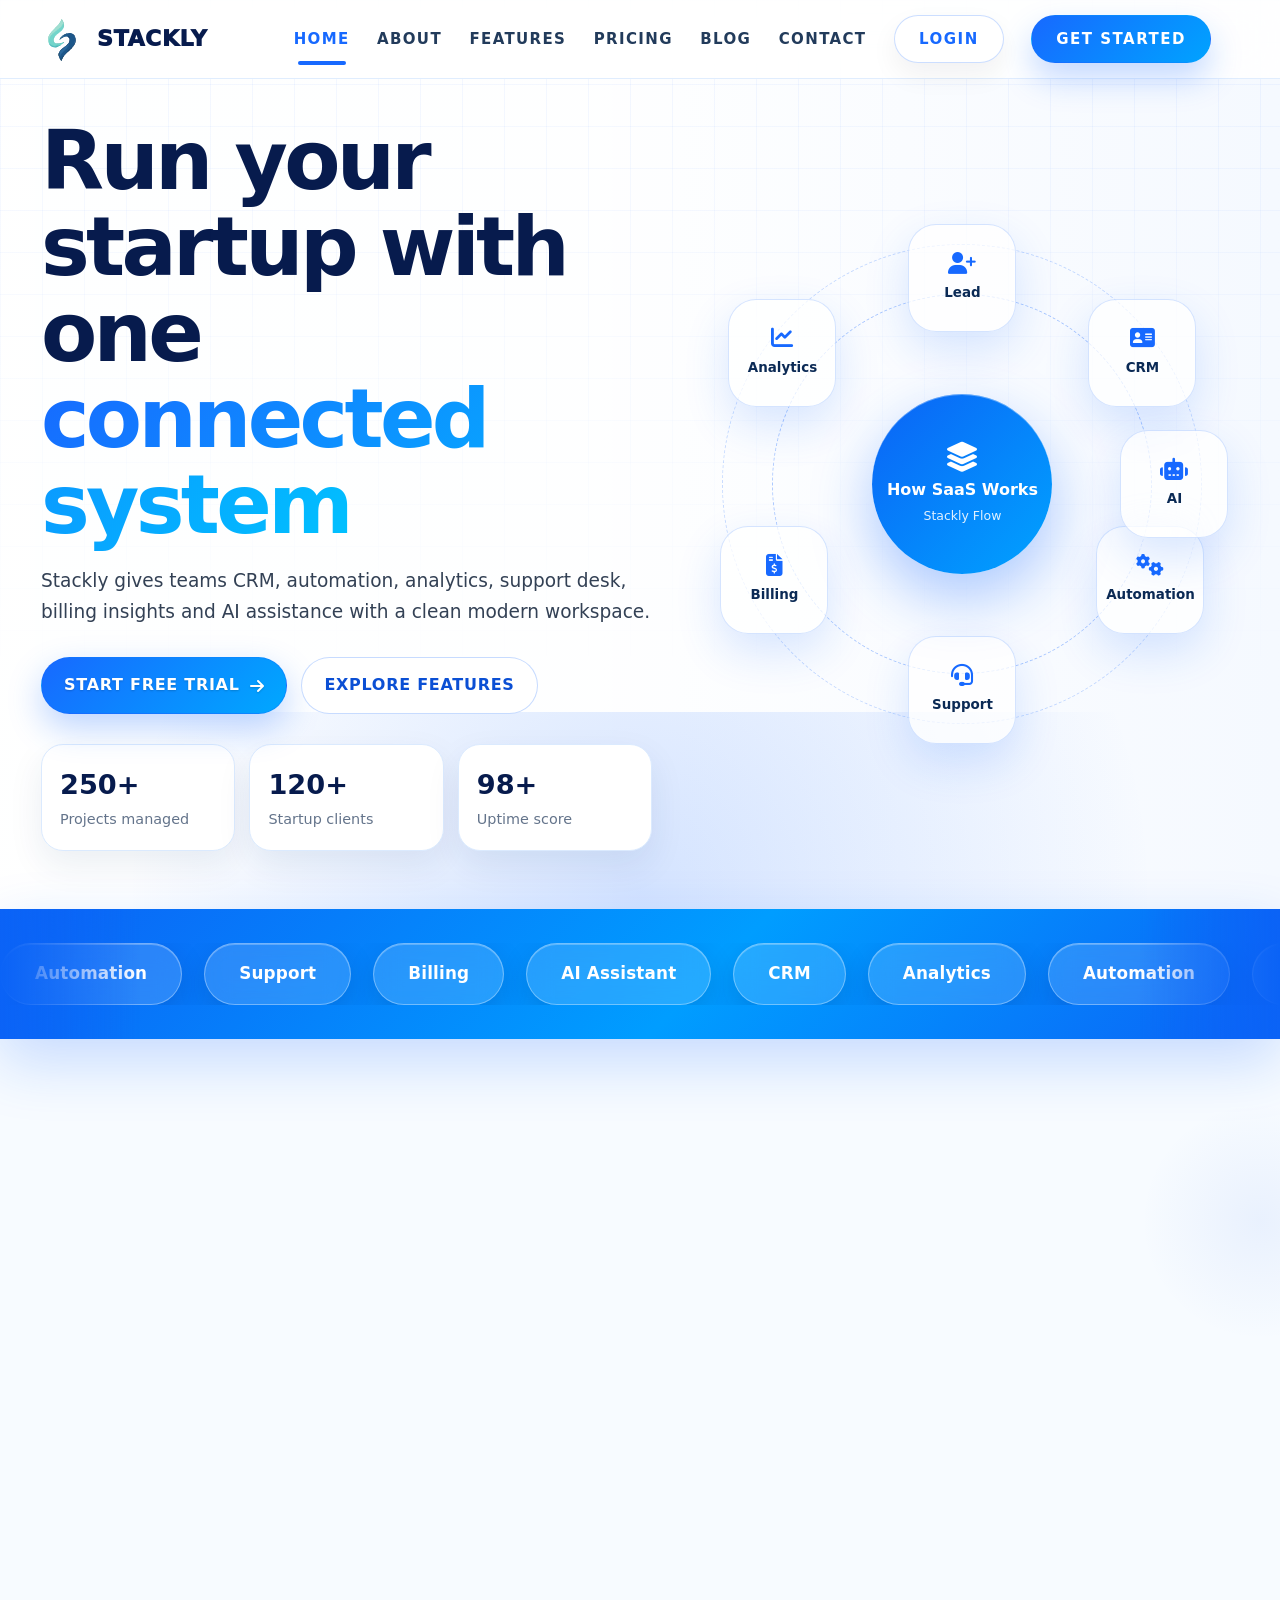
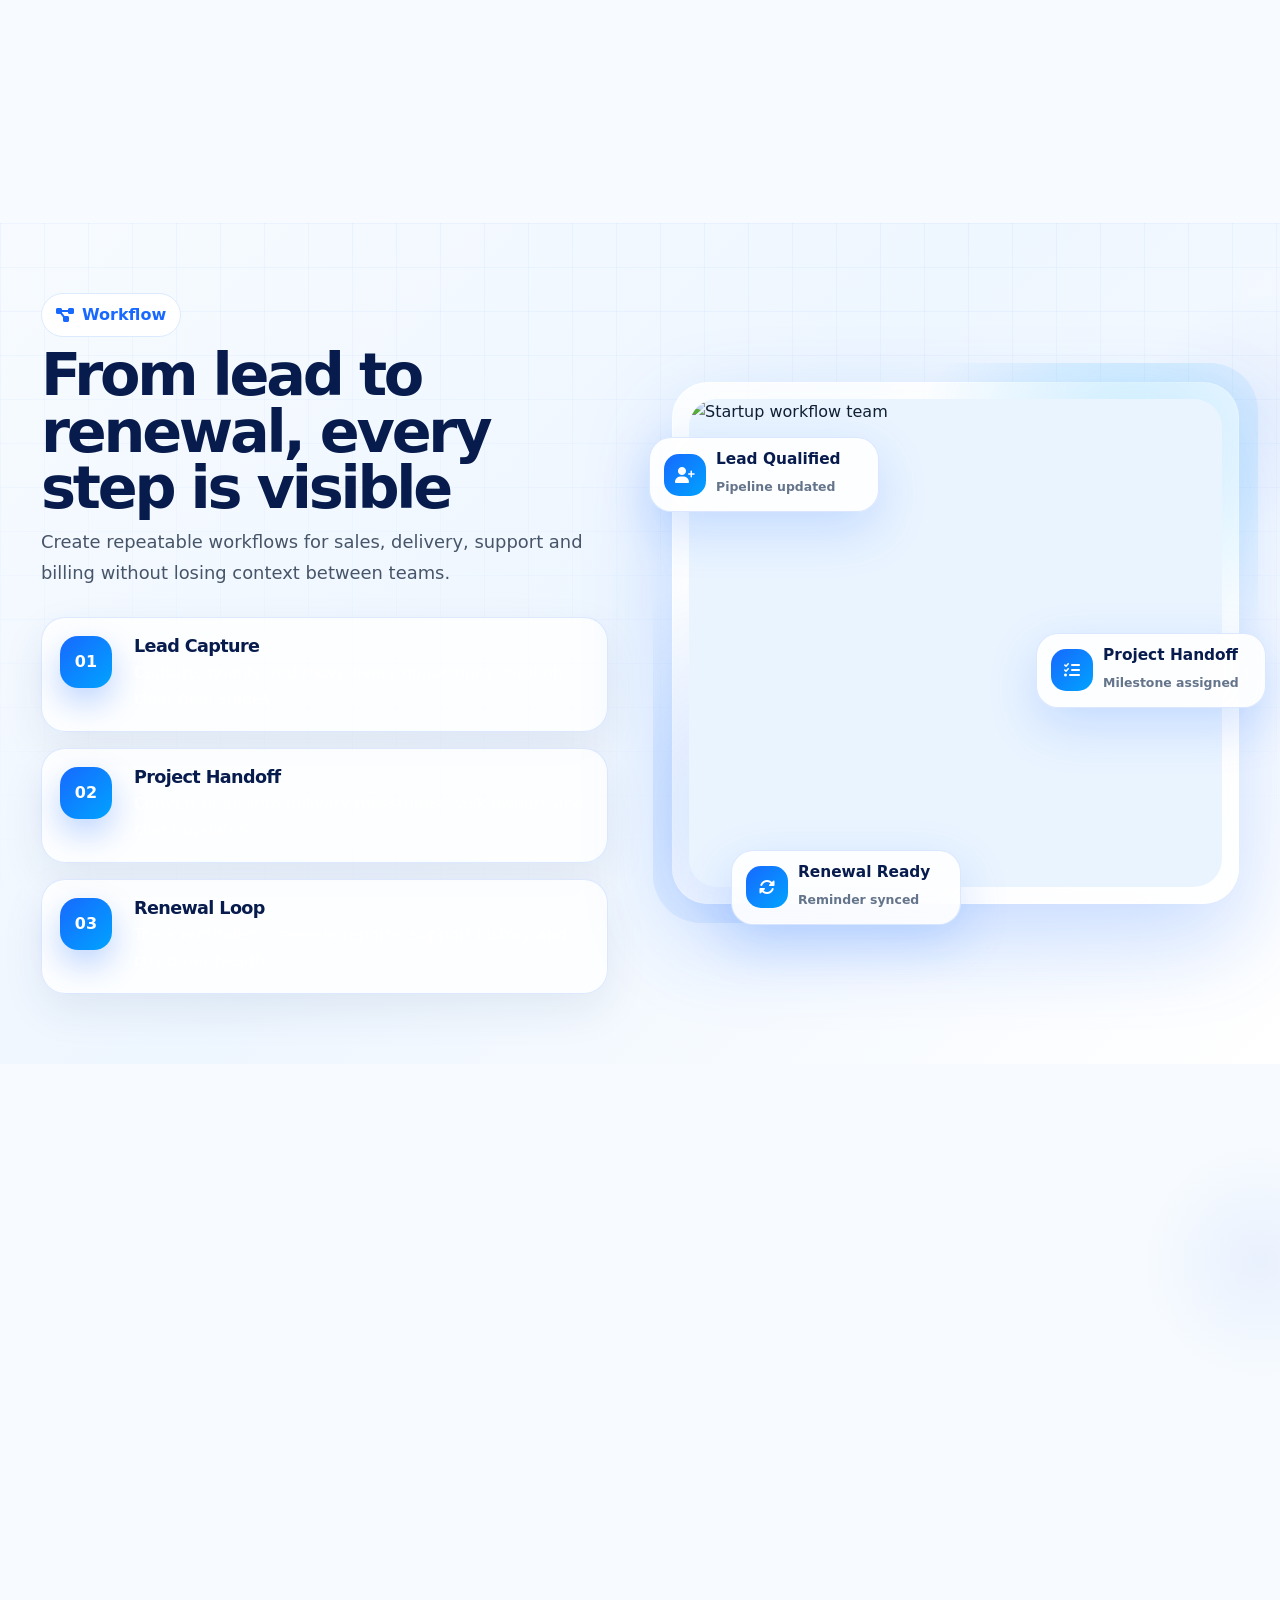
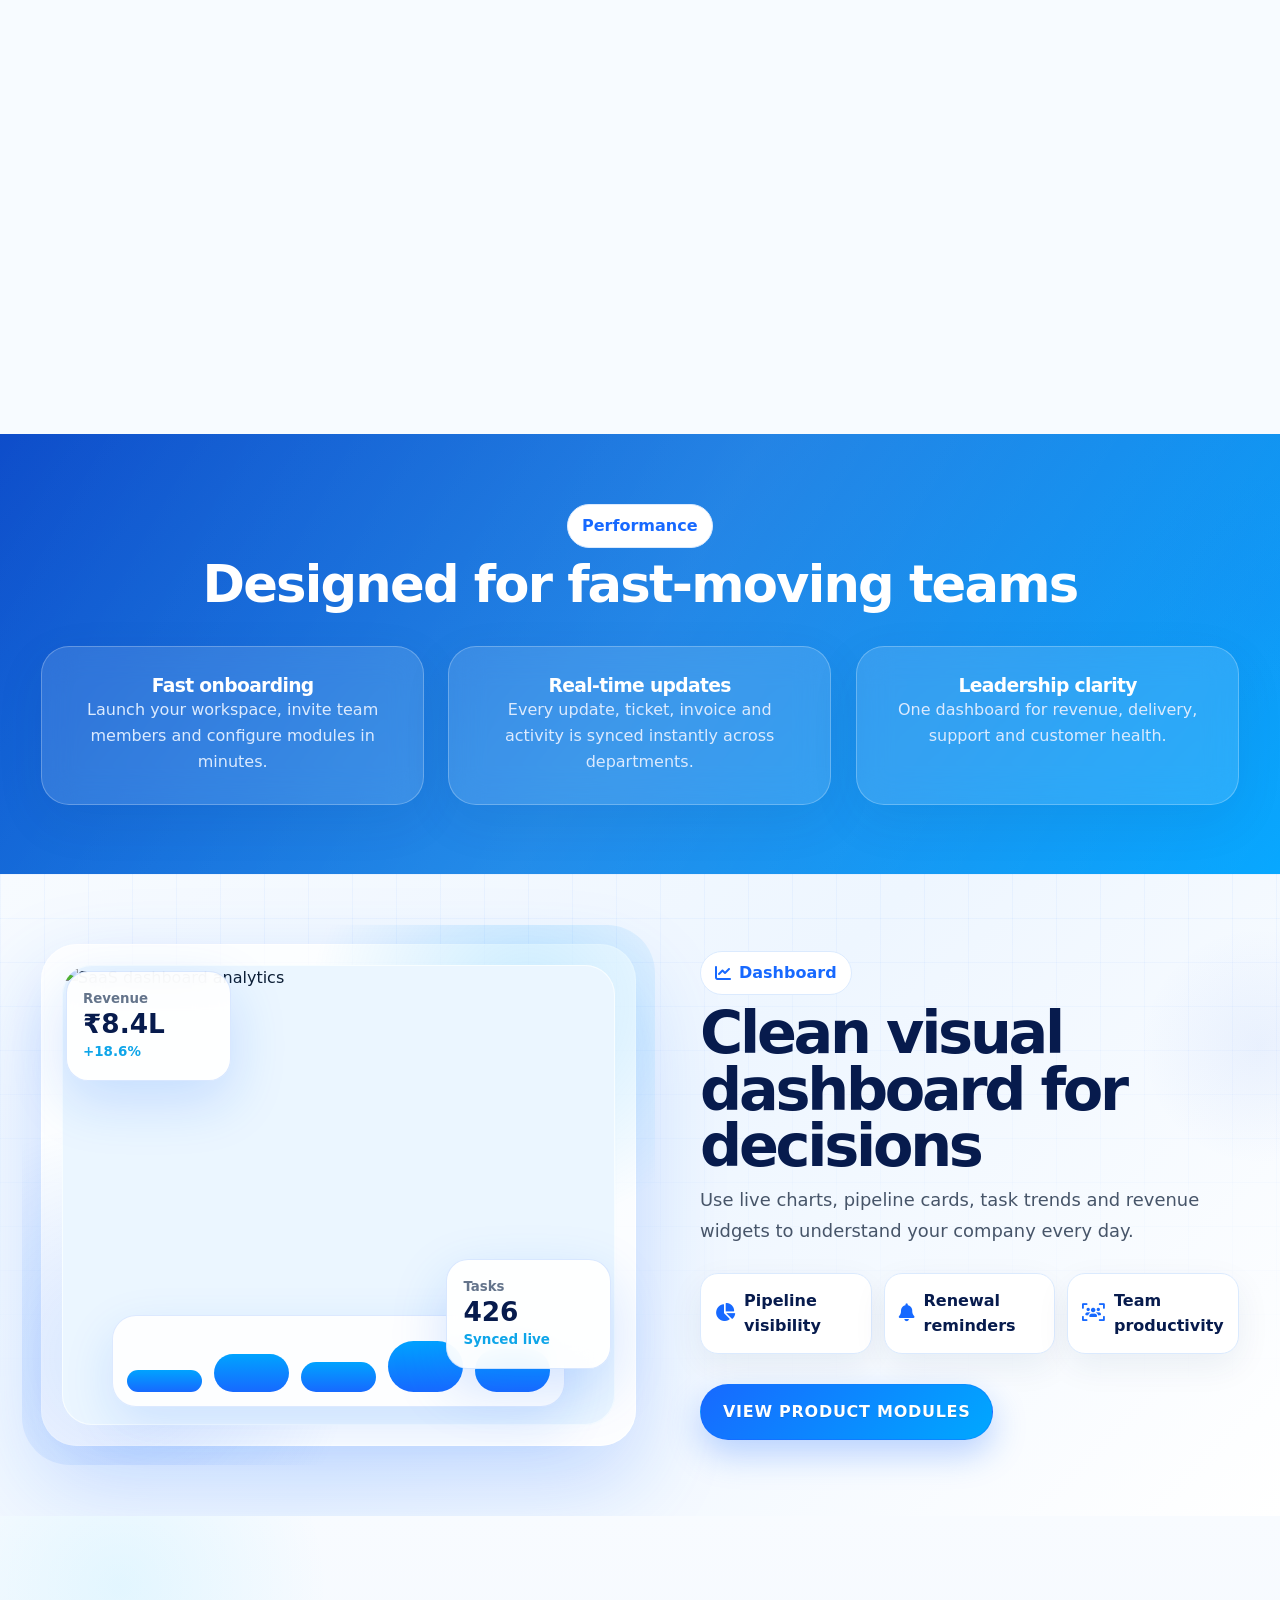
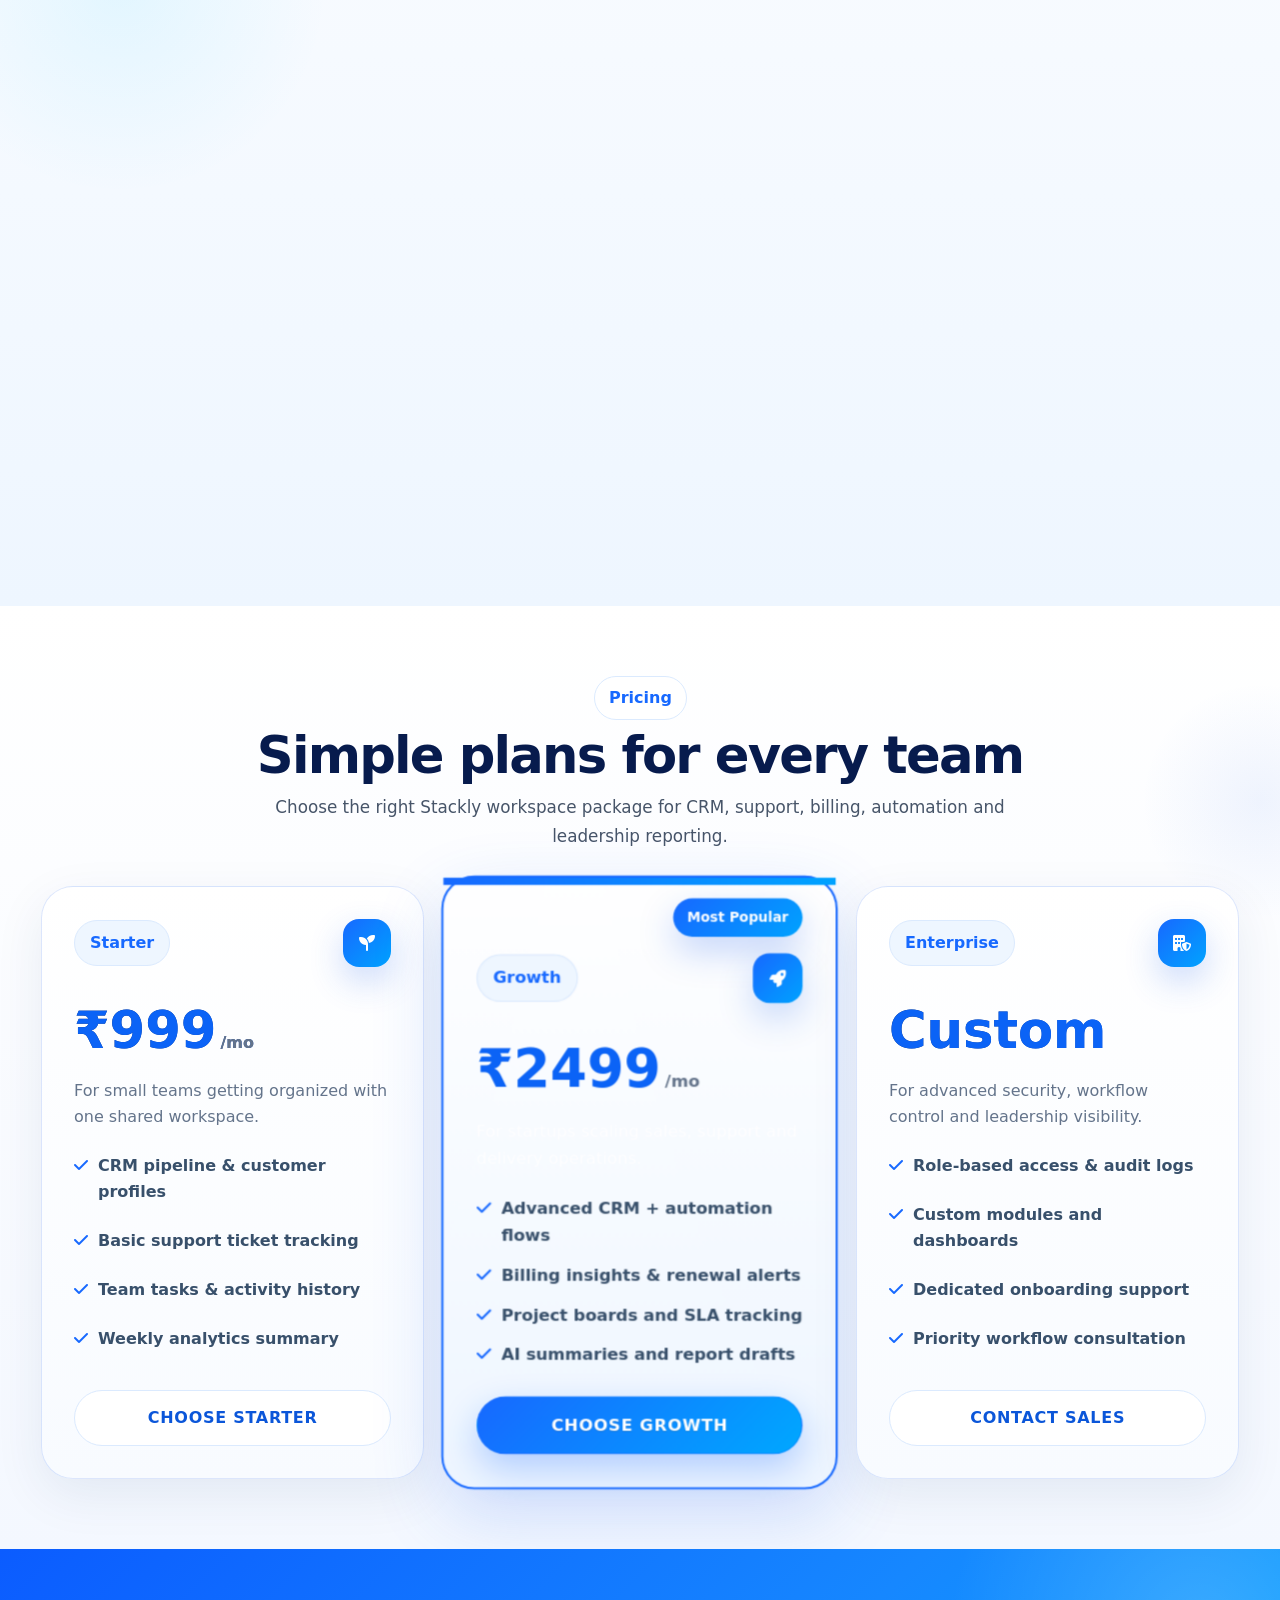
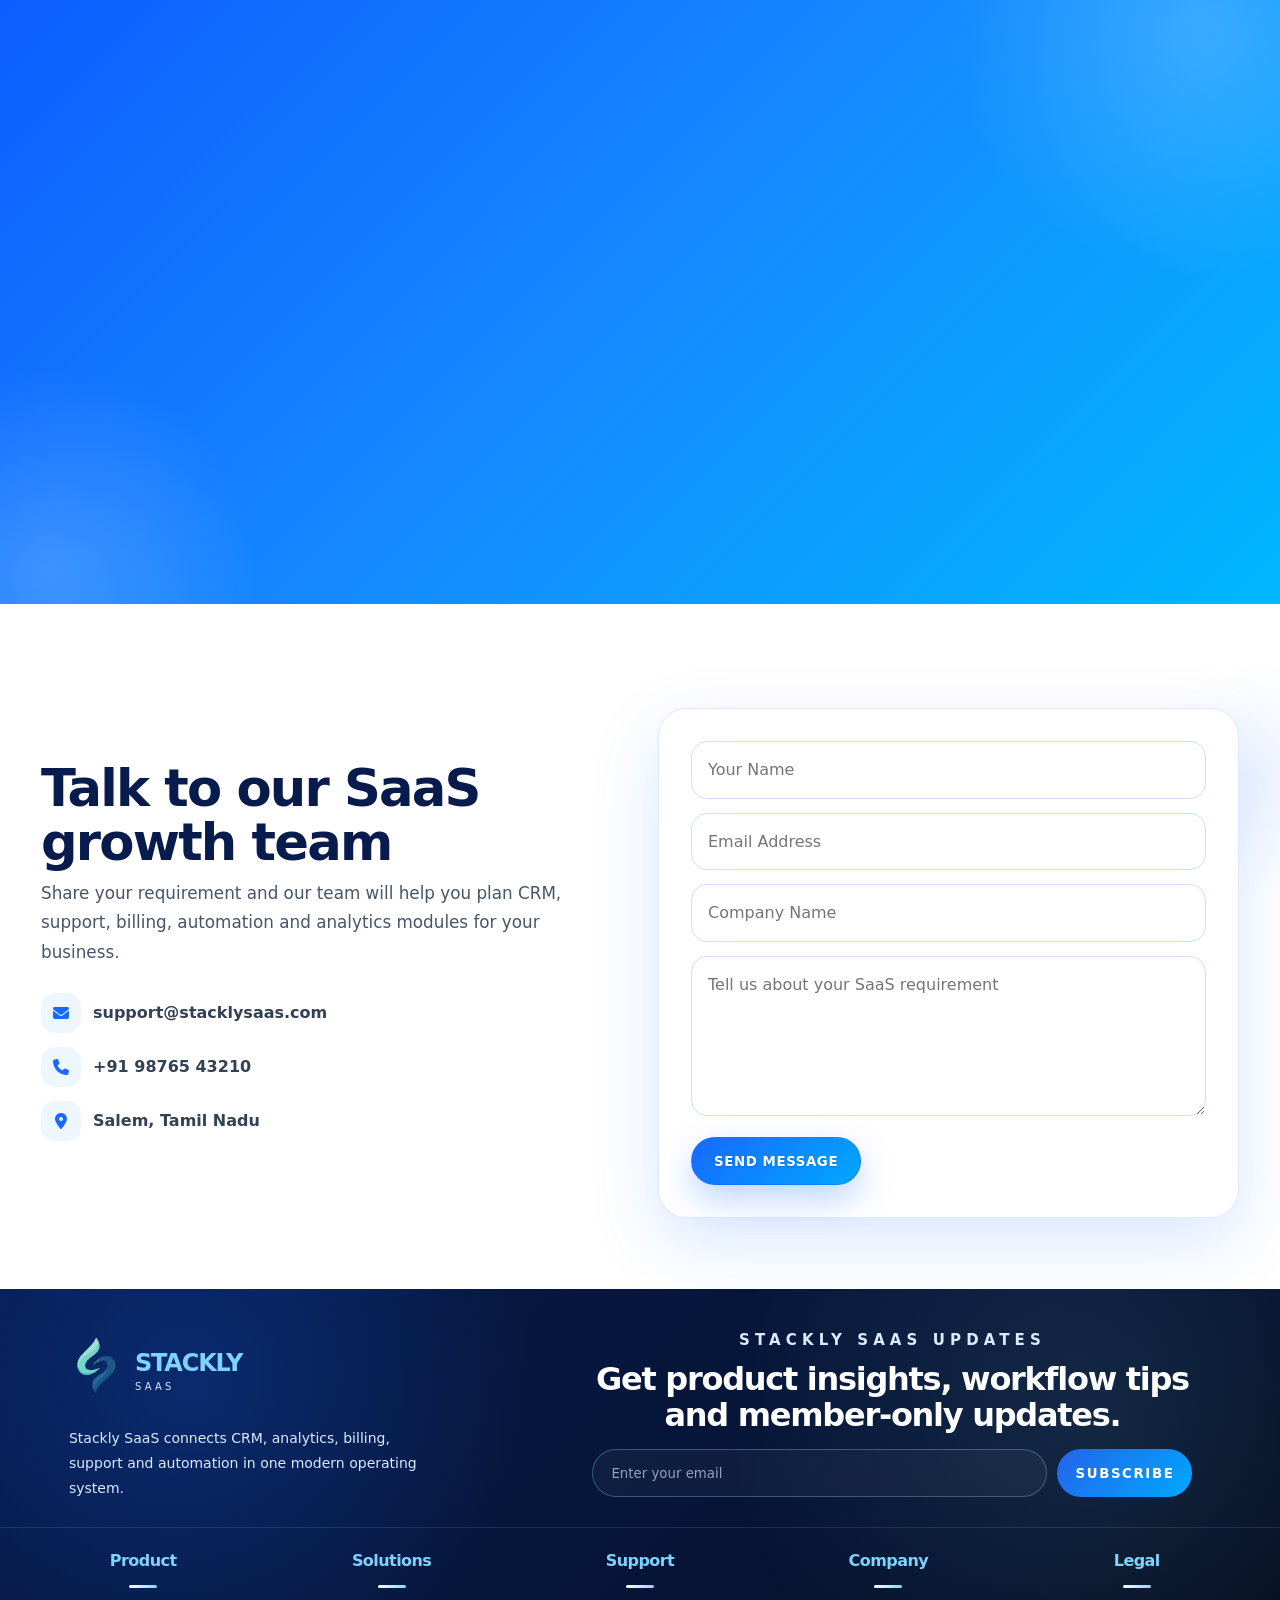
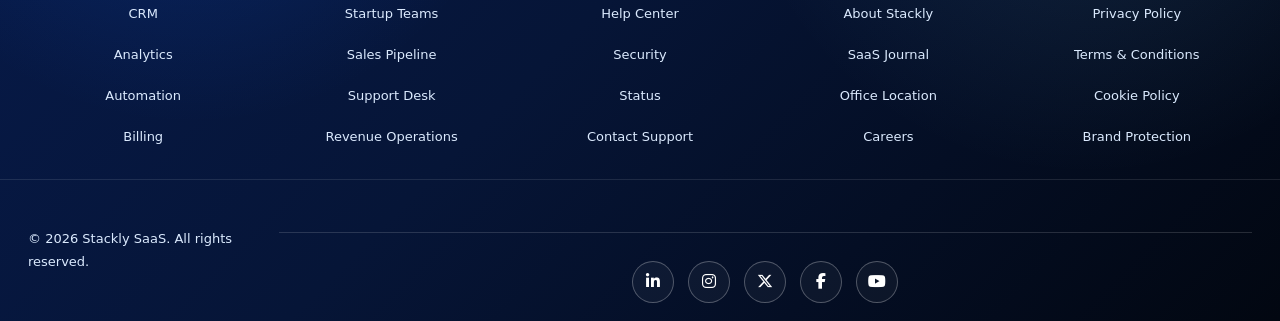
==== commit ad66e754: "Your second commit" ====
--- a/index.html
+++ b/index.html
@@ -1,7 +1,8 @@
 <!DOCTYPE html>
-<html lang="en"><head><meta charset="utf-8"/><meta content="width=device-width, initial-scale=1.0" name="viewport"/><title>Stackly SaaS | White Blue Premium Platform</title><link href="assets/logo/stackly-logo.svg" rel="icon"/><link href="https://fonts.googleapis.com" rel="preconnect"/><link crossorigin="" href="https://fonts.gstatic.com" rel="preconnect"/><link href="https://fonts.googleapis.com/css2?family=Inter:wght@400;500;600;700;800;900&amp;display=swap" rel="stylesheet"/><link href="https://cdnjs.cloudflare.com/ajax/libs/font-awesome/6.5.0/css/all.min.css" rel="stylesheet"/><link href="css/style.css" rel="stylesheet"/><meta content="Stackly SaaS is a white and blue premium platform for CRM, automation, billing, support, analytics and AI workflows." name="description"/><meta content="Stackly SaaS, CRM software, billing insights, startup dashboard, SaaS analytics, support desk, automation platform, Salem SaaS" name="keywords"/><meta content="Stackly SaaS" name="author"/><meta content="Stackly SaaS | White Blue Premium Platform" property="og:title"/><meta content="Stackly SaaS is a white and blue premium platform for CRM, automation, billing, support, analytics and AI workflows." property="og:description"/><meta content="website" property="og:type"/><meta content="assets/logo/stackly-logo.svg" property="og:image"/><meta content="#1769ff" name="theme-color"/><link rel="stylesheet" href="assets/css/qa-fixes.css">
+
+<html lang="en"><head><meta charset="utf-8"/><meta content="width=device-width, initial-scale=1.0" name="viewport"/><title>Stackly SaaS | White Blue Premium Platform</title><link href="assets/logo/stackly-logo.svg" rel="icon"/><link href="https://fonts.googleapis.com" rel="preconnect"/><link crossorigin="" href="https://fonts.gstatic.com" rel="preconnect"/><link href="https://fonts.googleapis.com/css2?family=Inter:wght@400;500;600;700;800;900&amp;display=swap" rel="stylesheet"/><link href="https://cdnjs.cloudflare.com/ajax/libs/font-awesome/6.5.0/css/all.min.css" rel="stylesheet"/><link href="css/style.css" rel="stylesheet"/><meta content="Stackly SaaS is a white and blue premium platform for CRM, automation, billing, support, analytics and AI workflows." name="description"/><meta content="Stackly SaaS, CRM software, billing insights, startup dashboard, SaaS analytics, support desk, automation platform, Salem SaaS" name="keywords"/><meta content="Stackly SaaS" name="author"/><meta content="Stackly SaaS | White Blue Premium Platform" property="og:title"/><meta content="Stackly SaaS is a white and blue premium platform for CRM, automation, billing, support, analytics and AI workflows." property="og:description"/><meta content="website" property="og:type"/><meta content="assets/logo/stackly-logo.svg" property="og:image"/><meta content="#1769ff" name="theme-color"/><link href="assets/css/qa-fixes.css" rel="stylesheet"/>
 </head><body>
-<a class="skip-link" href="#main-content">Skip to main content</a><header class="header"><div class="container nav"><a class="logo" href="index.html"><img alt="Stackly SaaS logo" decoding="async" src="assets/logo/stackly-logo.svg"/><span class="logo-text">STACKLY</span></a><ul class="nav-links" id="primary-navigation"><li><a href="index.html">HOME</a></li><li><a href="about.html">ABOUT</a></li><li><a href="features.html">FEATURES</a></li><li><a href="pricing.html">PRICING</a></li><li><a href="blog.html">BLOG</a></li><li><a href="contact.html">CONTACT</a></li></ul><div class="nav-actions"><a class="btn btn-light" href="login.html">LOGIN</a><a class="btn btn-primary" href="signup.html">GET STARTED</a><button aria-controls="primary-navigation" aria-expanded="false" aria-label="Open navigation menu" class="hamburger" type="button"><i class="fa-solid fa-bars"></i></button></div><button class="stackly-mobile-toggle" type="button" aria-label="Open menu" aria-expanded="false"><span></span><span></span><span></span></button></div></header>
+<a class="skip-link" href="#main-content">Skip to main content</a><header class="header"><div class="container nav"><a class="logo" href="index.html"><img alt="Stackly SaaS logo" decoding="async" src="assets/logo/stackly-logo.svg"/><span class="logo-text">STACKLY</span></a><ul class="nav-links" id="primary-navigation"><li><a class="active" href="index.html">HOME</a></li><li><a href="about.html">ABOUT</a></li><li><a href="features.html">FEATURES</a></li><li><a href="pricing.html">PRICING</a></li><li><a href="blog.html">BLOG</a></li><li><a href="contact.html">CONTACT</a></li><li><a href="login.html">LOGIN</a></li><li><a href="signup.html">GET STARTED</a></li></ul><div class="nav-actions"><button aria-controls="primary-navigation" aria-expanded="false" aria-label="Open navigation menu" class="hamburger" type="button"><i class="fa-solid fa-bars"></i></button></div></div></header>
 <main id="main-content"><section class="hero"><div class="container hero-grid"><div class="reveal-left"><span class="eyebrow"><i class="fa-solid fa-bolt"></i> White &amp; blue premium SaaS platform</span><h1>Run your startup with one <span>connected system</span></h1><p>Stackly gives teams CRM, automation, analytics, support desk, billing insights and AI assistance with a clean modern workspace.</p><div class="hero-cta"><a class="btn btn-primary" href="signup.html">START FREE TRIAL <i class="fa-solid fa-arrow-right"></i></a><a class="btn btn-light" href="features.html">EXPLORE FEATURES</a></div><div class="hero-stats"><div class="stat"><b data-count="250">0</b><span>Projects managed</span></div><div class="stat"><b data-count="120">0</b><span>Startup clients</span></div><div class="stat"><b data-count="98">0</b><span>Uptime score</span></div></div></div><div class="hero-card lifecycle-card reveal-right"><div aria-label="How SaaS works lifecycle" class="lifecycle-orbit"><div class="orbit-center"><i class="fa-solid fa-layer-group"></i><strong>How SaaS Works</strong><span>Stackly Flow</span></div><div class="orbit-ring ring-one"></div><div class="orbit-ring ring-two"></div><div class="orbit-item item-1"><i class="fa-solid fa-user-plus"></i><span>Lead</span></div><div class="orbit-item item-2"><i class="fa-solid fa-address-card"></i><span><a href="404.html">CRM</a></span></div><div class="orbit-item item-3"><i class="fa-solid fa-gears"></i><span>Automation</span></div><div class="orbit-item item-4"><i class="fa-solid fa-headset"></i><span>Support</span></div><div class="orbit-item item-5"><i class="fa-solid fa-file-invoice-dollar"></i><span><a href="404.html">Billing</a></span></div><div class="orbit-item item-6"><i class="fa-solid fa-chart-line"></i><span>Analytics</span></div><div class="orbit-item item-7"><i class="fa-solid fa-robot"></i><span>AI</span></div></div></div></div></section>
 <section class="logo-strip service-strip circular-strip"><div class="marquee"><div class="marquee-track"><span class="brand-pill">Automation</span><span class="brand-pill">Support</span><span class="brand-pill"><a href="404.html">Billing</a></span><span class="brand-pill"><a href="404.html">AI Assistant</a></span><span class="brand-pill"><a href="404.html">CRM</a></span><span class="brand-pill">Analytics</span><span class="brand-pill">Automation</span><span class="brand-pill">Support</span><span class="brand-pill"><a href="404.html">Billing</a></span><span class="brand-pill"><a href="404.html">AI Assistant</a></span><span class="brand-pill"><a href="404.html">CRM</a></span><span class="brand-pill">Analytics</span><span class="brand-pill">Automation</span><span class="brand-pill">Support</span><span class="brand-pill"><a href="404.html">Billing</a></span><span class="brand-pill"><a href="404.html">AI Assistant</a></span><span class="brand-pill"><a href="404.html">CRM</a></span><span class="brand-pill">Analytics</span><span class="brand-pill">Automation</span><span class="brand-pill">Support</span><span class="brand-pill"><a href="404.html">Billing</a></span><span class="brand-pill"><a href="404.html">AI Assistant</a></span><span class="brand-pill"><a href="404.html">CRM</a></span><span class="brand-pill">Analytics</span></div></div></section>
 <section class="section"><div class="container"><span class="eyebrow reveal">Platform</span><h2 class="section-title reveal">Everything your SaaS team needs</h2><p class="section-lead reveal">One connected system for sales, support, delivery, finance and leadership visibility.</p><div class="grid-3" style="margin-top:34px"><div class="card image-card reveal"><img alt="Live Analytics" decoding="async" loading="lazy" src="assets/images/Live Analytics.webp"/><div class="card-body"><h3>Live Analytics</h3><p>Track MRR, churn, conversion rate, sales pipeline and team productivity with clean dashboards.</p></div></div><div class="card image-card reveal"><img alt="Smart Automation" decoding="async" loading="lazy" src="assets/images/Smart Automation.webp"/><div class="card-body"><h3>Smart Automation</h3><p>Automate onboarding, follow-ups, reminders, task routing and reports without backend coding.</p></div></div><div class="card image-card reveal"><img alt="Team Workspace" decoding="async" loading="lazy" src="assets/images/Team Workspace.webp"/><div class="card-body"><h3>Team Workspace</h3><p>Manage projects, documents, client updates and internal collaboration in one place.</p></div></div></div></div></section>
@@ -13,78 +14,74 @@
 <section class="section pricing pricing-premium"><div class="container"><span class="eyebrow reveal">Pricing</span><h2 class="section-title reveal">Simple plans for every team</h2><p class="section-lead reveal">Choose the right Stackly workspace package for CRM, support, billing, automation and leadership reporting.</p><div class="grid-3 pricing-grid" style="margin-top:34px"><div class="card price-card modern-price reveal"><div class="plan-top"><span class="plan-badge">Starter</span><i class="fa-solid fa-seedling"></i></div><div class="price">₹999<span>/mo</span></div><p>For small teams getting organized with one shared workspace.</p><ul class="plan-list"><li><i class="fa-solid fa-check"></i> CRM pipeline &amp; customer profiles</li><li><i class="fa-solid fa-check"></i> Basic support ticket tracking</li><li><i class="fa-solid fa-check"></i> Team tasks &amp; activity history</li><li><i class="fa-solid fa-check"></i> Weekly analytics summary</li></ul><a class="btn btn-light" href="pricing.html">Choose Starter</a></div><div class="card price-card modern-price featured reveal"><div class="popular-tag">Most Popular</div><div class="plan-top"><span class="plan-badge">Growth</span><i class="fa-solid fa-rocket"></i></div><div class="price">₹2499<span>/mo</span></div><p>For startups scaling sales, support and delivery operations.</p><ul class="plan-list"><li><i class="fa-solid fa-check"></i> Advanced CRM + automation flows</li><li><i class="fa-solid fa-check"></i> Billing insights &amp; renewal alerts</li><li><i class="fa-solid fa-check"></i> Project boards and SLA tracking</li><li><i class="fa-solid fa-check"></i> AI summaries and report drafts</li></ul><a class="btn btn-primary" href="pricing.html">Choose Growth</a></div><div class="card price-card modern-price reveal"><div class="plan-top"><span class="plan-badge">Enterprise</span><i class="fa-solid fa-building-shield"></i></div><div class="price">Custom</div><p>For advanced security, workflow control and leadership visibility.</p><ul class="plan-list"><li><i class="fa-solid fa-check"></i> Role-based access &amp; audit logs</li><li><i class="fa-solid fa-check"></i> Custom modules and dashboards</li><li><i class="fa-solid fa-check"></i> Dedicated onboarding support</li><li><i class="fa-solid fa-check"></i> Priority workflow consultation</li></ul><a class="btn btn-light" href="contact.html">Contact Sales</a></div></div></div></section>
 <section class="section final-cta"><div class="container"><span class="eyebrow reveal">Review</span><h2 class="section-title reveal">Ready to build your SaaS operating system?</h2><p class="section-lead reveal">Start with CRM, support, billing and analytics today. See how Stackly keeps every department aligned.</p><div class="review-grid"><div class="review-card reveal"><div class="stars">★★★★★</div><p>“The new workspace helped our team track leads, delivery and renewals without switching tools.”</p><h4>Meena Raj</h4><span>Startup Founder</span></div><div class="review-card reveal"><div class="stars">★★★★★</div><p>“Clean dashboards, faster follow-ups and better client visibility. It feels professional for our operations team.”</p><h4>Vikram S</h4><span>Operations Manager</span></div><div class="review-card reveal"><div class="stars">★★★★★</div><p>“CRM, billing and support in one place reduced daily manual reporting for our leadership team.”</p><h4>Anjali Nair</h4><span>Product Lead</span></div></div></div></section><section class="section home-contact"><div class="container grid-2"><div class="reveal-left"><span class="eyebrow">Contact</span><h2 class="section-title">Talk to our SaaS growth team</h2><p class="section-lead">Share your requirement and our team will help you plan CRM, support, billing, automation and analytics modules for your business.</p><div class="contact-info"><p><i class="fa-solid fa-envelope"></i> support@stacklysaas.com</p><p><i class="fa-solid fa-phone"></i> +91 98765 43210</p><p><i class="fa-solid fa-location-dot"></i> Salem, Tamil Nadu</p></div></div><form aria-label="Stackly contact form" class="form reveal-right redirect-404-form"><input aria-label="Your Name" placeholder="Your Name" required="" type="text"/><input aria-label="Email Address" placeholder="Email Address" required="" type="email"/><input aria-label="Company Name" placeholder="Company Name" required="" type="text"/><textarea aria-label="Tell us about your SaaS requirement" placeholder="Tell us about your SaaS requirement" required="" rows="5"></textarea><button class="btn btn-primary" type="submit">Send Message</button></form></div></section>
 </main>
-
 <footer class="footer stackly-clean-footer">
-  <div class="footer-topline">
-    <div class="footer-brand-block">
-      <a href="index.html" class="footer-logo-wrap">
-        <img src="assets/logo/stackly-logo.svg" alt="Stackly logo">
-        <div>
-          <h2>STACKLY</h2>
-          <span>SAAS</span>
-        </div>
-      </a>
-      <p>Stackly SaaS connects CRM, analytics, billing, support and automation in one modern operating system.</p>
-    </div>
-
-    <div class="footer-newsletter-block">
-      <p class="footer-kicker">STACKLY SAAS UPDATES</p>
-      <h3>Get product insights, workflow tips and member-only updates.</h3>
-      <form class="footer-subscribe-form">
-        <input type="email" placeholder="Enter your email" aria-label="Enter your email" required>
-        <button type="submit">Subscribe</button>
-      </form>
-    </div>
-  </div>
-
-  <div class="footer-links-row">
-    <div class="footer-col">
-      <h4>Product</h4>
-      <a href="404.html">CRM</a>
-      <a href="404.html">Analytics</a>
-      <a href="404.html">Automation</a>
-      <a href="404.html">Billing</a>
-    </div>
-    <div class="footer-col">
-      <h4>Solutions</h4>
-      <a href="features.html">Startup Teams</a>
-      <a href="features.html">Sales Pipeline</a>
-      <a href="features.html">Support Desk</a>
-      <a href="pricing.html">Revenue Operations</a>
-    </div>
-    <div class="footer-col">
-      <h4>Support</h4>
-      <a href="404.html">Help Center</a>
-      <a href="404.html">Security</a>
-      <a href="404.html">Status</a>
-      <a href="contact.html">Contact Support</a>
-    </div>
-    <div class="footer-col">
-      <h4>Company</h4>
-      <a href="about.html">About Stackly</a>
-      <a href="blog.html">SaaS Journal</a>
-      <a href="contact.html">Office Location</a>
-      <a href="404.html">Careers</a>
-    </div>
-    <div class="footer-col">
-      <h4>Legal</h4>
-      <a href="404.html">Privacy Policy</a>
-      <a href="404.html">Terms & Conditions</a>
-      <a href="404.html">Cookie Policy</a>
-      <a href="404.html">Brand Protection</a>
-    </div>
-  </div>
-
-  <div class="footer-bottom-row">
-    <p>© 2026 Stackly SaaS. All rights reserved.</p>
-    <div class="footer-social social-icons">
-      <a href="404.html" aria-label="LinkedIn"><i class="fa-brands fa-linkedin-in"></i></a>
-      <a href="404.html" aria-label="Instagram"><i class="fa-brands fa-instagram"></i></a>
-      <a href="404.html" aria-label="X"><i class="fa-brands fa-x-twitter"></i></a>
-      <a href="404.html" aria-label="Facebook"><i class="fa-brands fa-facebook-f"></i></a>
-      <a href="404.html" aria-label="YouTube"><i class="fa-brands fa-youtube"></i></a>
-    </div>
-  </div>
+<div class="footer-topline">
+<div class="footer-brand-block">
+<a class="footer-logo-wrap" href="index.html">
+<img alt="Stackly logo" src="assets/logo/stackly-logo.svg"/>
+<div>
+<h2>STACKLY</h2>
+<span>SAAS</span>
+</div>
+</a>
+<p>Stackly SaaS connects CRM, analytics, billing, support and automation in one modern operating system.</p>
+</div>
+<div class="footer-newsletter-block">
+<p class="footer-kicker">STACKLY SAAS UPDATES</p>
+<h3>Get product insights, workflow tips and member-only updates.</h3>
+<form class="footer-subscribe-form">
+<input aria-label="Enter your email" placeholder="Enter your email" required="" type="email"/>
+<button type="submit">Subscribe</button>
+</form>
+</div>
+</div>
+<div class="footer-links-row">
+<div class="footer-col">
+<h4>Product</h4>
+<a href="404.html">CRM</a>
+<a href="404.html">Analytics</a>
+<a href="404.html">Automation</a>
+<a href="404.html">Billing</a>
+</div>
+<div class="footer-col">
+<h4>Solutions</h4>
+<a href="features.html">Startup Teams</a>
+<a href="features.html">Sales Pipeline</a>
+<a href="features.html">Support Desk</a>
+<a href="pricing.html">Revenue Operations</a>
+</div>
+<div class="footer-col">
+<h4>Support</h4>
+<a href="404.html">Help Center</a>
+<a href="404.html">Security</a>
+<a href="404.html">Status</a>
+<a href="contact.html">Contact Support</a>
+</div>
+<div class="footer-col">
+<h4>Company</h4>
+<a href="about.html">About Stackly</a>
+<a href="blog.html">SaaS Journal</a>
+<a href="contact.html">Office Location</a>
+<a href="404.html">Careers</a>
+</div>
+<div class="footer-col">
+<h4>Legal</h4>
+<a href="404.html">Privacy Policy</a>
+<a href="404.html">Terms &amp; Conditions</a>
+<a href="404.html">Cookie Policy</a>
+<a href="404.html">Brand Protection</a>
+</div>
+</div>
+<div class="footer-bottom-row">
+<p>© 2026 Stackly SaaS. All rights reserved.</p>
+<div class="footer-social social-icons">
+<a aria-label="LinkedIn" href="404.html"><i class="fa-brands fa-linkedin-in"></i></a>
+<a aria-label="Instagram" href="404.html"><i class="fa-brands fa-instagram"></i></a>
+<a aria-label="X" href="404.html"><i class="fa-brands fa-x-twitter"></i></a>
+<a aria-label="Facebook" href="404.html"><i class="fa-brands fa-facebook-f"></i></a>
+<a aria-label="YouTube" href="404.html"><i class="fa-brands fa-youtube"></i></a>
+</div>
+</div>
 </footer>
 <script src="js/script.js"></script><script src="assets/js/qa-fixes.js"></script>
 </body></html>
--- a/css/style.css
+++ b/css/style.css
@@ -3989,3 +3989,267 @@
     height: 36px !important;
   }
 }
+
+
+/* =========================================================
+   FINAL QA FIX: Center active navbar underline
+   Fixes slight offset/misalignment under active links such as PRICING.
+   ========================================================= */
+@media (min-width: 992px){
+  .nav-links > li{
+    display:flex !important;
+    align-items:center !important;
+    justify-content:center !important;
+  }
+
+  .nav-links > li > a{
+    position:relative !important;
+    display:inline-flex !important;
+    align-items:center !important;
+    justify-content:center !important;
+    width:auto !important;
+    min-width:0 !important;
+    padding:0 2px 10px !important;
+    line-height:1.2 !important;
+    white-space:nowrap !important;
+    text-align:center !important;
+    transform:none !important;
+  }
+
+  .nav-links > li > a:hover{
+    transform:none !important;
+  }
+
+  .nav-links > li > a::after{
+    content:"" !important;
+    position:absolute !important;
+    left:50% !important;
+    right:auto !important;
+    bottom:0 !important;
+    width:0 !important;
+    max-width:48px !important;
+    height:3px !important;
+    border-radius:999px !important;
+    background:#1769ff !important;
+    transform:translateX(-50%) !important;
+    transition:width .28s ease !important;
+    margin:0 !important;
+  }
+
+  .nav-links > li > a:hover::after,
+  .nav-links > li > a.active::after{
+    width:48px !important;
+  }
+}
+
+@media (max-width: 991px){
+  .nav-links > li > a::after{
+    display:none !important;
+  }
+}
+
+
+/* =========================================================
+   FINAL HEADER/MOBILE MENU PATCH - one full-page menu,
+   logo top, equal desktop spacing, auth buttons styled
+   ========================================================= */
+@media (min-width: 992px){
+  .header .nav{
+    height:78px!important;
+    display:flex!important;
+    align-items:center!important;
+    justify-content:space-between!important;
+    gap:28px!important;
+  }
+  .nav-links{
+    display:flex!important;
+    align-items:center!important;
+    justify-content:flex-end!important;
+    gap:22px!important;
+    margin-left:auto!important;
+  }
+  .nav-links > li > a{
+    min-height:42px!important;
+    padding:10px 4px!important;
+    font-size:14px!important;
+    font-weight:900!important;
+    letter-spacing:.08em!important;
+    display:inline-flex!important;
+    align-items:center!important;
+    justify-content:center!important;
+    white-space:nowrap!important;
+  }
+  .nav-links > li:nth-last-child(2) > a,
+  .nav-links > li:last-child > a{
+    padding:10px 18px!important;
+    border-radius:999px!important;
+    border:1px solid rgba(37,99,235,.18)!important;
+    box-shadow:0 10px 24px rgba(15,23,42,.08)!important;
+  }
+  .nav-links > li:nth-last-child(2) > a{
+    color:#1769ff!important;
+    background:#ffffff!important;
+  }
+  .nav-links > li:last-child > a{
+    color:#ffffff!important;
+    background:linear-gradient(135deg,#1769ff,#00a3ff)!important;
+    border-color:transparent!important;
+  }
+  .nav-links > li:nth-last-child(2) > a::after,
+  .nav-links > li:last-child > a::after{
+    display:none!important;
+  }
+}
+@media (max-width: 991px){
+  .header{
+    z-index:100200!important;
+  }
+  .header .nav{
+    height:58px!important;
+    min-height:58px!important;
+    position:relative!important;
+  }
+  .logo{
+    position:relative!important;
+    z-index:100205!important;
+  }
+  .logo img{
+    width:34px!important;
+    height:34px!important;
+    min-width:34px!important;
+  }
+  .logo span{
+    font-size:13px!important;
+    letter-spacing:.08em!important;
+  }
+  .hamburger{
+    position:relative!important;
+    z-index:100210!important;
+    width:38px!important;
+    height:38px!important;
+    min-width:38px!important;
+    border-radius:12px!important;
+    font-size:0!important;
+  }
+  .hamburger i{
+    display:none!important;
+  }
+  .hamburger::before{
+    content:"☰";
+    font-size:22px!important;
+    line-height:1!important;
+    font-weight:900!important;
+    color:#2563eb!important;
+  }
+  .hamburger[aria-expanded="true"]::before{
+    content:"×";
+    font-size:30px!important;
+    font-weight:700!important;
+  }
+  .nav-links,
+  .nav-links.open,
+  .nav-links.stackly-menu-open{
+    position:fixed!important;
+    inset:0!important;
+    width:100vw!important;
+    height:100vh!important;
+    height:100dvh!important;
+    max-width:100vw!important;
+    max-height:100vh!important;
+    margin:0!important;
+    padding:86px 18px 24px!important;
+    border:0!important;
+    border-radius:0!important;
+    background:linear-gradient(180deg,#ffffff 0%,#eef6ff 100%)!important;
+    z-index:100190!important;
+    overflow-y:auto!important;
+    overscroll-behavior:contain!important;
+    display:flex!important;
+    flex-direction:column!important;
+    align-items:stretch!important;
+    justify-content:flex-start!important;
+    gap:12px!important;
+    transform:translateX(100%)!important;
+    opacity:0!important;
+    visibility:hidden!important;
+    pointer-events:none!important;
+    transition:transform .28s ease, opacity .28s ease, visibility .28s ease!important;
+  }
+  .nav-links.open,
+  .nav-links.stackly-menu-open{
+    transform:translateX(0)!important;
+    opacity:1!important;
+    visibility:visible!important;
+    pointer-events:auto!important;
+  }
+  .mobile-menu-brand{
+    display:flex!important;
+    align-items:center!important;
+    justify-content:center!important;
+    gap:10px!important;
+    width:100%!important;
+    margin:0 0 8px!important;
+    padding:12px 14px!important;
+    border-radius:18px!important;
+    background:#ffffff!important;
+    border:1px solid rgba(37,99,235,.12)!important;
+    box-shadow:0 12px 26px rgba(15,23,42,.08)!important;
+  }
+  .mobile-menu-brand img{
+    width:36px!important;
+    height:36px!important;
+    object-fit:contain!important;
+  }
+  .mobile-menu-brand span{
+    color:#071b4d!important;
+    font-size:15px!important;
+    font-weight:950!important;
+    letter-spacing:.12em!important;
+  }
+  .nav-links li{
+    width:100%!important;
+    flex:0 0 auto!important;
+  }
+  .nav-links a{
+    width:100%!important;
+    min-height:48px!important;
+    padding:12px 14px!important;
+    display:flex!important;
+    align-items:center!important;
+    justify-content:center!important;
+    border-radius:16px!important;
+    border:1px solid rgba(37,99,235,.12)!important;
+    background:#ffffff!important;
+    color:#071b4d!important;
+    box-shadow:0 8px 22px rgba(15,23,42,.06)!important;
+    font-size:12px!important;
+    font-weight:950!important;
+    letter-spacing:.10em!important;
+    text-transform:uppercase!important;
+    text-align:center!important;
+  }
+  .nav-links > li:nth-last-child(2) > a{
+    color:#1769ff!important;
+    border-color:rgba(23,105,255,.32)!important;
+  }
+  .nav-links > li:last-child > a{
+    color:#fff!important;
+    background:linear-gradient(135deg,#1769ff,#00a3ff)!important;
+    border-color:transparent!important;
+  }
+  .nav-links a.active,
+  .nav-links a:hover{
+    color:#fff!important;
+    background:linear-gradient(135deg,#1769ff,#00a3ff)!important;
+  }
+  .nav-links a::after{
+    display:none!important;
+  }
+  .mobile-menu-actions{
+    display:none!important;
+  }
+  body.mobile-menu-open,
+  body.stackly-menu-active{
+    overflow:hidden!important;
+  }
+}
--- a/assets/css/qa-fixes.css
+++ b/assets/css/qa-fixes.css
@@ -1115,3 +1115,715 @@
 .split-img:hover,.feature-big:hover img,.blog-main-card:hover img,.about-story-card:hover img,.blog-featured:hover img,.contact-hero-card:hover img{transform:scale(1.04);filter:saturate(1.08) contrast(1.03);}
 @keyframes stacklyHeroGlow{0%{opacity:.72;transform:translate3d(0,0,0) scale(1)}100%{opacity:1;transform:translate3d(10px,-10px,0) scale(1.04)}}
 @media(prefers-reduced-motion:reduce){*,*::before,*::after{animation:none!important;transition:none!important;scroll-behavior:auto!important}}
+
+
+/* =========================================================
+   QA BUG CLEARANCE PATCH v2
+   Fixes: responsive nav/hero overflow, active nav, cards, pricing,
+   contact validation UI, focus/contrast, spacing, footer, SEO sharing.
+   ========================================================= */
+html, body { width:100%; max-width:100%; overflow-x:hidden !important; }
+body { color:#102033; }
+main { overflow:hidden; }
+.container { width:min(1180px, calc(100% - 32px)) !important; padding-left:0 !important; padding-right:0 !important; }
+
+.header { position:fixed !important; top:0 !important; left:0 !important; right:0 !important; }
+.nav { height:78px; gap:18px; }
+.logo { flex:0 0 auto; display:inline-flex; align-items:center; gap:10px; min-width:0; }
+.logo-text { white-space:nowrap; }
+.nav-links { flex:1 1 auto; justify-content:center; gap:clamp(16px,2.3vw,30px) !important; min-width:0; }
+.nav-links a { position:relative; font-size:clamp(.82rem,.9vw,.95rem); letter-spacing:.01em; }
+.nav-links a.active,
+.nav-links a[aria-current="page"] { color:var(--blue) !important; }
+.nav-links a.active::after,
+.nav-links a[aria-current="page"]::after {
+  content:""; position:absolute; left:0; right:0; bottom:-10px; height:3px;
+  border-radius:999px; background:linear-gradient(135deg,var(--blue),var(--blue2));
+}
+.nav-actions { flex:0 0 auto; }
+.stackly-mobile-toggle { display:none !important; }
+
+.btn { min-height:48px; min-width:128px; text-align:center; white-space:normal; }
+.btn-primary { color:#fff !important; text-shadow:0 1px 0 rgba(0,0,0,.14); }
+.btn-light { color:#0b56d9 !important; }
+
+.hero { min-height:auto !important; overflow:hidden !important; }
+.hero-grid { grid-template-columns:minmax(0,1.05fr) minmax(0,.95fr); max-width:100%; }
+.hero h1 { max-width:100%; word-break:normal; overflow-wrap:break-word; hyphens:auto; letter-spacing:-.045em; }
+.hero-cta, .hero-actions, .cta-actions { display:flex; gap:14px; flex-wrap:wrap; align-items:center; }
+
+.grid-3, .pricing-grid, .pricing-modern-grid, .feature-mosaic, .review-grid, .testimonial-card-grid, .compare-grid {
+  align-items:stretch !important;
+}
+.card, .module-card, .feature-tile, .feature-big, .price-card, .price-card-clean, .modern-price, .review-card, .testimonial-card-pro {
+  height:100%;
+  min-width:0;
+}
+.card:hover, .module-card:hover, .feature-tile:hover, .feature-big:hover, .price-card:hover, .price-card-clean:hover {
+  transform:translateY(-4px) !important;
+}
+.price-card, .price-card-clean, .modern-price {
+  display:flex !important;
+  flex-direction:column !important;
+}
+.price-card .btn, .price-card-clean .btn, .modern-price .btn {
+  width:100%;
+  margin-top:auto;
+  min-height:52px;
+}
+.price-card ul, .price-card-clean ul { flex:1 1 auto; }
+
+.clean-contact-form input,
+.clean-contact-form select,
+.clean-contact-form textarea {
+  width:100%;
+  border:1px solid #cbd5e1;
+  color:#102033;
+  background:#fff;
+}
+.clean-contact-form input::placeholder,
+.clean-contact-form textarea::placeholder { color:#64748b; opacity:1; }
+.clean-contact-form .form-row { display:grid; grid-template-columns:repeat(2,minmax(0,1fr)); gap:14px; }
+.form-status { margin-top:12px; min-height:24px; font-weight:800; }
+.form-status.success { padding:12px 14px; border-radius:14px; background:#f0fdf4; color:#166534; border:1px solid #86efac; }
+.form-status.error { padding:12px 14px; border-radius:14px; background:#fef2f2; color:#b91c1c; border:1px solid #fecaca; }
+.field-error { color:#b91c1c !important; }
+.is-loading::after {
+  content:""; width:16px; height:16px; border:2px solid rgba(255,255,255,.55);
+  border-top-color:#fff; border-radius:50%; animation:stacklySpin .75s linear infinite;
+}
+@keyframes stacklySpin { to { transform:rotate(360deg); } }
+
+.footer, footer { overflow:hidden; }
+.footer-grid { align-items:start !important; }
+.footer a[target="_blank"]::after { content:""; }
+
+@media (max-width: 1100px){
+  .nav-actions .btn { display:none; }
+  .hamburger { display:inline-flex !important; align-items:center; justify-content:center; }
+}
+@media (max-width: 991px){
+  .container { width:min(100% - 28px, 720px) !important; }
+  .nav { height:72px; }
+  :root { --stk-header-h:72px; }
+  .nav-links {
+    position:fixed !important;
+    top:72px !important; left:0 !important; right:0 !important;
+    width:100vw !important; max-width:100vw !important;
+    height:calc(100vh - 72px) !important;
+    padding:26px 18px 36px !important;
+    background:rgba(255,255,255,.98) !important;
+    display:flex !important; flex-direction:column !important;
+    align-items:stretch !important; justify-content:flex-start !important;
+    gap:12px !important;
+    transform:translateX(105%) !important;
+    opacity:0 !important; visibility:hidden !important;
+    transition:transform .28s ease, opacity .28s ease, visibility .28s ease !important;
+    overflow-y:auto !important; overflow-x:hidden !important;
+    box-shadow:0 24px 60px rgba(15,23,42,.16);
+  }
+  .nav-links.open, .nav-links.stackly-menu-open {
+    transform:translateX(0) !important;
+    opacity:1 !important; visibility:visible !important;
+  }
+  .nav-links li { width:100%; }
+  .nav-links a {
+    display:flex !important; width:100%; min-height:48px; align-items:center; justify-content:center;
+    border:1px solid #dbeafe; border-radius:16px; background:#f8fbff;
+  }
+  .nav-links a.active::after, .nav-links a[aria-current="page"]::after { display:none; }
+  .mobile-menu-actions { display:grid !important; grid-template-columns:1fr; gap:12px; margin-top:8px; }
+  body.mobile-menu-open, body.stackly-menu-active { overflow:hidden !important; }
+  .hero-grid, .grid-2, .contact-hero-grid, .contact-form-map-grid {
+    grid-template-columns:1fr !important;
+  }
+  .hero { padding-top:110px !important; }
+  .hero h1, .unique-hero h1 { font-size:clamp(2.15rem,10vw,3.75rem) !important; line-height:1.08 !important; letter-spacing:-.035em; }
+  .hero p { font-size:1rem !important; }
+}
+@media (max-width: 640px){
+  .container { width:calc(100% - 24px) !important; }
+  .logo img { height:40px !important; }
+  .logo-text { font-size:.95rem; }
+  .hero-cta, .hero-actions, .cta-actions { flex-direction:column; align-items:stretch; }
+  .hero-cta .btn, .hero-actions .btn, .cta-actions .btn { width:100%; }
+  .clean-contact-form .form-row { grid-template-columns:1fr; }
+  .section { padding-top:64px !important; padding-bottom:64px !important; }
+}
+@media (max-width: 375px){
+  .container { width:calc(100% - 20px) !important; }
+  .btn { min-width:0; width:100%; padding-left:14px; padding-right:14px; }
+  .hero h1 { font-size:2.05rem !important; }
+}
+
+
+/* Final QA fixes: contact image badges, centered contact intro and 4th blog topic card */
+.contact-hero-card{
+  overflow:hidden !important;
+}
+.contact-hero-card img{
+  display:block;
+}
+.floating-contact-card{
+  max-width:calc(100% - 40px) !important;
+  white-space:nowrap !important;
+  overflow:hidden !important;
+  text-overflow:ellipsis !important;
+  z-index:5 !important;
+}
+.floating-contact-card span{
+  min-width:0 !important;
+  overflow:hidden !important;
+  text-overflow:ellipsis !important;
+}
+.contact-card-one{
+  left:20px !important;
+  top:56px !important;
+  right:auto !important;
+}
+.contact-card-two{
+  right:20px !important;
+  bottom:52px !important;
+  left:auto !important;
+}
+.contact-info-pro .section-head-center{
+  max-width:820px;
+  margin-left:auto !important;
+  margin-right:auto !important;
+  text-align:center !important;
+}
+.contact-info-pro .section-head-center .section-lead{
+  margin-left:auto !important;
+  margin-right:auto !important;
+}
+.blog-topic-grid{
+  display:grid !important;
+  grid-template-columns:repeat(4, minmax(0, 1fr)) !important;
+  gap:24px !important;
+}
+.blog-topic-grid > div{
+  height:100%;
+}
+
+@media (max-width: 1100px){
+  .blog-topic-grid{
+    grid-template-columns:repeat(2, minmax(0, 1fr)) !important;
+  }
+}
+@media (max-width: 768px){
+  .contact-card-one{
+    left:14px !important;
+    top:24px !important;
+  }
+  .contact-card-two{
+    right:14px !important;
+    bottom:24px !important;
+  }
+  .floating-contact-card{
+    max-width:calc(100% - 28px) !important;
+    padding:12px 14px !important;
+    font-size:.92rem !important;
+  }
+}
+@media (max-width: 520px){
+  .blog-topic-grid{
+    grid-template-columns:1fr !important;
+  }
+  .contact-hero-card{
+    padding:10px !important;
+    border-radius:24px !important;
+  }
+  .contact-hero-card img{
+    height:360px !important;
+    border-radius:18px !important;
+  }
+  .floating-contact-card{
+    font-size:.86rem !important;
+    border-radius:14px !important;
+  }
+  .contact-card-one{
+    top:18px !important;
+  }
+  .contact-card-two{
+    bottom:18px !important;
+  }
+}
+
+
+/* =========================================================
+   Header final alignment update: logo + company left,
+   equal-size links on right including Login and Get Started
+   ========================================================= */
+.header .nav{
+    height:78px !important;
+    display:flex !important;
+    align-items:center !important;
+    justify-content:space-between !important;
+    gap:28px !important;
+}
+.header .logo{
+    display:inline-flex !important;
+    align-items:center !important;
+    gap:12px !important;
+    flex:0 0 auto !important;
+    min-width:max-content !important;
+    text-decoration:none !important;
+}
+.header .logo img{
+    width:46px !important;
+    height:46px !important;
+    object-fit:contain !important;
+}
+.header .logo .logo-text{
+    color:#071f55 !important;
+    font-size:20px !important;
+    line-height:1 !important;
+    font-weight:900 !important;
+    letter-spacing:.02em !important;
+    white-space:nowrap !important;
+}
+.header .nav-links{
+    margin-left:auto !important;
+    display:flex !important;
+    align-items:center !important;
+    justify-content:flex-end !important;
+    gap:clamp(18px,2.15vw,34px) !important;
+    list-style:none !important;
+    padding:0 !important;
+    margin-top:0 !important;
+    margin-bottom:0 !important;
+    flex:1 1 auto !important;
+    min-width:0 !important;
+}
+.header .nav-links li{
+    list-style:none !important;
+    margin:0 !important;
+    padding:0 !important;
+    flex:0 0 auto !important;
+}
+.header .nav-links a{
+    position:relative !important;
+    display:inline-flex !important;
+    align-items:center !important;
+    justify-content:center !important;
+    min-height:44px !important;
+    padding:0 !important;
+    color:#25405f !important;
+    font-size:14px !important;
+    line-height:1 !important;
+    font-weight:900 !important;
+    letter-spacing:.055em !important;
+    text-transform:uppercase !important;
+    white-space:nowrap !important;
+    text-decoration:none !important;
+}
+.header .nav-links a:hover,
+.header .nav-links a.active{
+    color:#1769ff !important;
+}
+.header .nav-links a.active::after{
+    content:"" !important;
+    position:absolute !important;
+    left:50% !important;
+    bottom:-8px !important;
+    width:48px !important;
+    height:4px !important;
+    border-radius:999px !important;
+    background:#1769ff !important;
+    transform:translateX(-50%) !important;
+}
+.header .nav-actions{
+    display:flex !important;
+    align-items:center !important;
+    justify-content:flex-end !important;
+    gap:0 !important;
+    flex:0 0 auto !important;
+}
+.header .nav-actions .btn{
+    display:none !important;
+}
+.header .hamburger,
+.header .stackly-mobile-toggle{
+    display:none !important;
+}
+
+@media(max-width:1180px){
+    .header .nav-links{
+        gap:clamp(12px,1.45vw,20px) !important;
+    }
+    .header .nav-links a{
+        font-size:13px !important;
+        letter-spacing:.04em !important;
+    }
+    .header .logo .logo-text{
+        font-size:18px !important;
+    }
+}
+@media(max-width:991px){
+    .header .nav{
+        gap:16px !important;
+    }
+    .header .nav-links{
+        margin:0 !important;
+        display:none !important;
+        flex:none !important;
+    }
+    .header .nav-links.open,
+    .header .nav-links.active,
+    .header .nav-links.show{
+        display:flex !important;
+        position:fixed !important;
+        top:82px !important;
+        left:14px !important;
+        right:14px !important;
+        width:auto !important;
+        max-width:calc(100vw - 28px) !important;
+        max-height:calc(100vh - 105px) !important;
+        overflow-y:auto !important;
+        overflow-x:hidden !important;
+        flex-direction:column !important;
+        align-items:stretch !important;
+        justify-content:flex-start !important;
+        gap:10px !important;
+        padding:20px !important;
+        background:#ffffff !important;
+        border:1px solid rgba(23,105,255,.20) !important;
+        border-radius:24px !important;
+        box-shadow:0 28px 70px rgba(15,23,42,.22) !important;
+        z-index:99999 !important;
+    }
+    .header .nav-links.open li,
+    .header .nav-links.active li,
+    .header .nav-links.show li{
+        width:100% !important;
+    }
+    .header .nav-links.open a,
+    .header .nav-links.active a,
+    .header .nav-links.show a{
+        width:100% !important;
+        min-height:48px !important;
+        border:1px solid rgba(23,105,255,.08) !important;
+        border-radius:16px !important;
+        background:#f8fbff !important;
+        color:#0f172a !important;
+        font-size:15px !important;
+        letter-spacing:.02em !important;
+        padding:12px 14px !important;
+    }
+    .header .nav-links.open a.active::after,
+    .header .nav-links.active a.active::after,
+    .header .nav-links.show a.active::after{
+        display:none !important;
+    }
+    .header .hamburger{
+        display:flex !important;
+        align-items:center !important;
+        justify-content:center !important;
+    }
+    .header .stackly-mobile-toggle{
+        display:none !important;
+    }
+}
+@media(max-width:420px){
+    .header .logo img{
+        width:40px !important;
+        height:40px !important;
+    }
+    .header .logo .logo-text{
+        font-size:16px !important;
+    }
+}
+
+
+/* =========================================================
+   FINAL USER REQUEST PATCH: clean desktop width + pure mobile menu
+   ========================================================= */
+:root{
+  --stackly-site-width:1440px;
+  --stackly-site-gutter:clamp(18px,3.2vw,56px);
+}
+
+/* Same left/right page alignment as desktop header */
+.container,
+.header .container,
+.footer-topline,
+.footer-grid{
+  width:min(var(--stackly-site-width), calc(100% - (var(--stackly-site-gutter) * 2))) !important;
+  max-width:var(--stackly-site-width) !important;
+  margin-left:auto !important;
+  margin-right:auto !important;
+}
+
+/* Desktop header: logo left, equal menu spacing, login/get started as buttons */
+@media (min-width: 992px){
+  .header{
+    position:fixed !important;
+    top:0 !important;
+    left:0 !important;
+    right:0 !important;
+    width:100% !important;
+  }
+  .header .nav{
+    height:78px !important;
+    min-height:78px !important;
+    display:flex !important;
+    align-items:center !important;
+    justify-content:space-between !important;
+    gap:28px !important;
+  }
+  .header .logo{
+    flex:0 0 auto !important;
+    display:flex !important;
+    align-items:center !important;
+    gap:12px !important;
+    min-width:max-content !important;
+  }
+  .header .logo img{
+    width:44px !important;
+    height:44px !important;
+    min-width:44px !important;
+    max-width:44px !important;
+    object-fit:contain !important;
+  }
+  .header .logo .logo-text,
+  .header .logo span{
+    font-size:22px !important;
+    line-height:1 !important;
+    font-weight:950 !important;
+    letter-spacing:.03em !important;
+    color:#071b4d !important;
+  }
+  .header .nav-links{
+    flex:1 1 auto !important;
+    display:flex !important;
+    align-items:center !important;
+    justify-content:flex-end !important;
+    gap:clamp(22px,2.15vw,36px) !important;
+    position:static !important;
+    width:auto !important;
+    height:auto !important;
+    padding:0 !important;
+    margin:0 !important;
+    background:transparent !important;
+    border:0 !important;
+    box-shadow:none !important;
+    transform:none !important;
+    opacity:1 !important;
+    visibility:visible !important;
+    pointer-events:auto !important;
+    overflow:visible !important;
+  }
+  .header .nav-links li{
+    width:auto !important;
+    flex:0 0 auto !important;
+    list-style:none !important;
+  }
+  .header .nav-links a{
+    width:auto !important;
+    min-height:0 !important;
+    padding:0 !important;
+    border:0 !important;
+    border-radius:0 !important;
+    background:transparent !important;
+    box-shadow:none !important;
+    color:#223b5b !important;
+    font-size:15px !important;
+    font-weight:900 !important;
+    letter-spacing:.09em !important;
+    line-height:1 !important;
+    text-transform:uppercase !important;
+    position:relative !important;
+  }
+  .header .nav-links a.active{
+    color:#1769ff !important;
+  }
+  .header .nav-links a.active::after{
+    content:"" !important;
+    display:block !important;
+    position:absolute !important;
+    left:50% !important;
+    bottom:-18px !important;
+    width:48px !important;
+    height:4px !important;
+    border-radius:999px !important;
+    background:#1769ff !important;
+    transform:translateX(-50%) !important;
+  }
+  .header .nav-links > li:nth-last-child(2) > a,
+  .header .nav-links > li:last-child > a{
+    display:inline-flex !important;
+    align-items:center !important;
+    justify-content:center !important;
+    min-height:48px !important;
+    padding:0 24px !important;
+    border-radius:999px !important;
+    font-size:15px !important;
+    letter-spacing:.10em !important;
+  }
+  .header .nav-links > li:nth-last-child(2) > a{
+    color:#1769ff !important;
+    border:1px solid rgba(23,105,255,.22) !important;
+    background:#fff !important;
+    box-shadow:0 12px 28px rgba(15,23,42,.06) !important;
+  }
+  .header .nav-links > li:last-child > a{
+    color:#fff !important;
+    border:1px solid transparent !important;
+    background:linear-gradient(135deg,#1769ff,#00a3ff) !important;
+    box-shadow:0 16px 32px rgba(23,105,255,.25) !important;
+  }
+  .header .nav-links > li:nth-last-child(2) > a::after,
+  .header .nav-links > li:last-child > a::after{
+    display:none !important;
+  }
+  .header .hamburger,
+  .header .stackly-mobile-toggle,
+  .mobile-menu-brand,
+  .mobile-menu-actions{
+    display:none !important;
+  }
+}
+
+/* Mobile: full page white menu only; no page background, no menu logo/company name */
+@media (max-width: 991px){
+  body.mobile-menu-open,
+  body.stackly-menu-active{
+    overflow:hidden !important;
+  }
+
+  .header{
+    z-index:100200 !important;
+    background:#fff !important;
+  }
+  .header .nav{
+    height:58px !important;
+    min-height:58px !important;
+  }
+  .header .logo{
+    display:flex !important;
+    align-items:center !important;
+    gap:8px !important;
+    z-index:100205 !important;
+  }
+  .header .logo img{
+    width:34px !important;
+    height:34px !important;
+    min-width:34px !important;
+    max-width:34px !important;
+  }
+  .header .logo .logo-text,
+  .header .logo span{
+    font-size:13px !important;
+    letter-spacing:.10em !important;
+    color:#071b4d !important;
+  }
+
+  .header .hamburger{
+    display:flex !important;
+    align-items:center !important;
+    justify-content:center !important;
+    position:relative !important;
+    z-index:100500 !important;
+    width:38px !important;
+    height:38px !important;
+    min-width:38px !important;
+    border:1px solid rgba(23,105,255,.16) !important;
+    border-radius:12px !important;
+    background:#fff !important;
+    color:#1769ff !important;
+    box-shadow:0 8px 18px rgba(15,23,42,.10) !important;
+    font-size:0 !important;
+  }
+  .header .hamburger i{display:none !important;}
+  .header .hamburger::before{
+    content:"☰" !important;
+    font-size:22px !important;
+    line-height:1 !important;
+    font-weight:900 !important;
+    color:#1769ff !important;
+  }
+  .header .hamburger[aria-expanded="true"]::before{
+    content:"×" !important;
+    font-size:29px !important;
+    font-weight:700 !important;
+  }
+
+  .mobile-menu-brand,
+  .mobile-menu-actions{
+    display:none !important;
+  }
+
+  .header .nav-links,
+  .header .nav-links.open,
+  .header .nav-links.stackly-menu-open,
+  .header .nav-links.active,
+  .header .nav-links.show{
+    position:fixed !important;
+    inset:0 !important;
+    width:100vw !important;
+    height:100vh !important;
+    height:100dvh !important;
+    max-width:100vw !important;
+    max-height:100vh !important;
+    margin:0 !important;
+    padding:78px 20px 28px !important;
+    border:0 !important;
+    border-radius:0 !important;
+    background:#ffffff !important;
+    box-shadow:none !important;
+    z-index:100300 !important;
+    overflow-y:auto !important;
+    overflow-x:hidden !important;
+    display:flex !important;
+    flex-direction:column !important;
+    align-items:stretch !important;
+    justify-content:flex-start !important;
+    gap:12px !important;
+    transform:translateX(100%) !important;
+    opacity:0 !important;
+    visibility:hidden !important;
+    pointer-events:none !important;
+    transition:transform .28s ease, opacity .28s ease, visibility .28s ease !important;
+  }
+  .header .nav-links.open,
+  .header .nav-links.stackly-menu-open,
+  .header .nav-links.active,
+  .header .nav-links.show{
+    transform:translateX(0) !important;
+    opacity:1 !important;
+    visibility:visible !important;
+    pointer-events:auto !important;
+  }
+  .header .nav-links li{
+    width:100% !important;
+    flex:0 0 auto !important;
+    list-style:none !important;
+  }
+  .header .nav-links a{
+    width:100% !important;
+    min-height:48px !important;
+    padding:12px 14px !important;
+    display:flex !important;
+    align-items:center !important;
+    justify-content:center !important;
+    border-radius:16px !important;
+    border:1px solid rgba(23,105,255,.12) !important;
+    background:#f8fbff !important;
+    color:#071b4d !important;
+    box-shadow:0 8px 20px rgba(15,23,42,.05) !important;
+    font-size:12px !important;
+    font-weight:950 !important;
+    letter-spacing:.10em !important;
+    text-transform:uppercase !important;
+    text-align:center !important;
+  }
+  .header .nav-links a.active,
+  .header .nav-links a:hover{
+    color:#fff !important;
+    background:linear-gradient(135deg,#1769ff,#00a3ff) !important;
+  }
+  .header .nav-links a::after{
+    display:none !important;
+  }
+}
+
